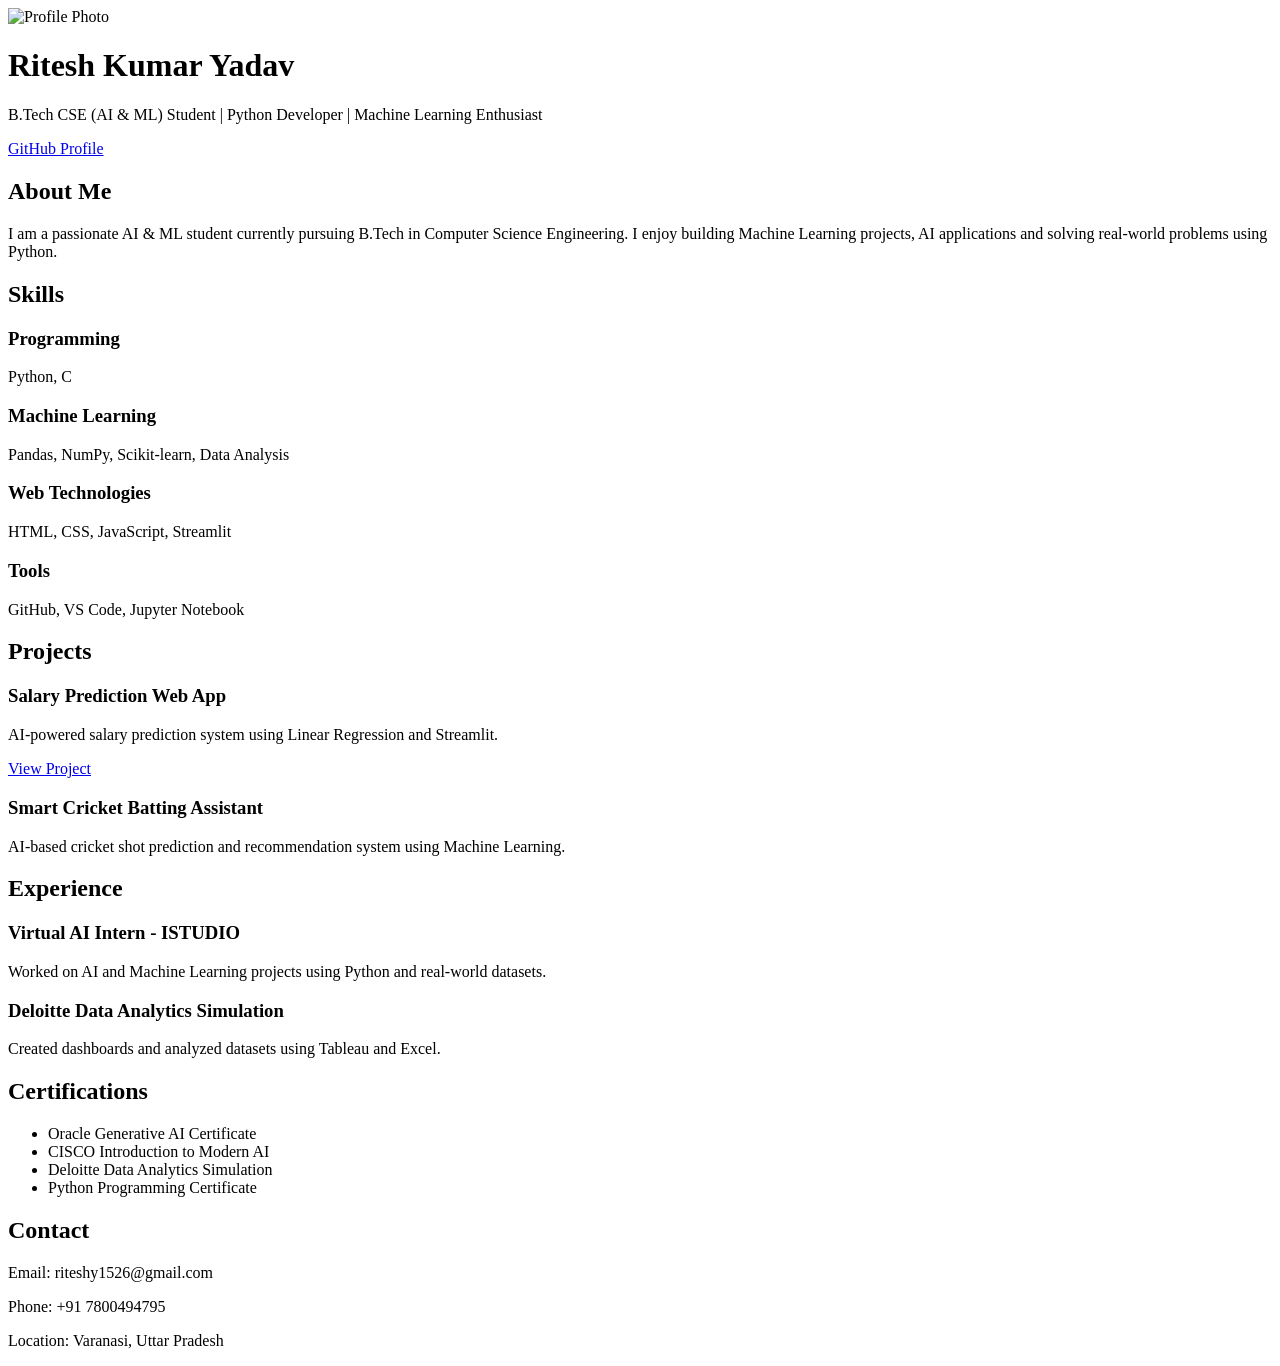
==== index.html @ 1d96e35e "Add files via upload This is a personal portfolio website designed and developed using HTML and CSS " ====
<!DOCTYPE html>
<html lang="en">

<head>
    <meta charset="UTF-8">
    <meta name="viewport" content="width=device-width, initial-scale=1.0">
    <title>Ritesh Kumar Yadav | Portfolio</title>

    <link rel="stylesheet" href="style.css">
</head>

<body>

    <header>
        <img src="profile.jpg" alt="Profile Photo" class="profile">

        <h1>Ritesh Kumar Yadav</h1>

        <p>
            B.Tech CSE (AI & ML) Student |
            Python Developer |
            Machine Learning Enthusiast
        </p>

        <a href="https://github.com/riteshy1526" target="_blank">
            GitHub Profile
        </a>
    </header>

    <section>
        <h2>About Me</h2>

        <p>
            I am a passionate AI & ML student currently pursuing B.Tech in Computer
            Science Engineering. I enjoy building Machine Learning projects,
            AI applications and solving real-world problems using Python.
        </p>
    </section>

    <section>
        <h2>Skills</h2>

        <div class="card">
            <h3>Programming</h3>
            <p>Python, C</p>
        </div>

        <div class="card">
            <h3>Machine Learning</h3>
            <p>Pandas, NumPy, Scikit-learn, Data Analysis</p>
        </div>

        <div class="card">
            <h3>Web Technologies</h3>
            <p>HTML, CSS, JavaScript, Streamlit</p>
        </div>

        <div class="card">
            <h3>Tools</h3>
            <p>GitHub, VS Code, Jupyter Notebook</p>
        </div>
    </section>

    <section>
        <h2>Projects</h2>

        <div class="card">
            <h3>Salary Prediction Web App</h3>

            <p>
                AI-powered salary prediction system using Linear Regression
                and Streamlit.
            </p>

            <a href="https://github.com/riteshy1526/salary-prediction-ml" target="_blank">
                View Project
            </a>
        </div>

        <div class="card">
            <h3>Smart Cricket Batting Assistant</h3>

            <p>
                AI-based cricket shot prediction and recommendation system
                using Machine Learning.
            </p>
        </div>
    </section>

    <section>
        <h2>Experience</h2>

        <div class="card">
            <h3>Virtual AI Intern - ISTUDIO</h3>

            <p>
                Worked on AI and Machine Learning projects using Python and
                real-world datasets.
            </p>
        </div>

        <div class="card">
            <h3>Deloitte Data Analytics Simulation</h3>

            <p>
                Created dashboards and analyzed datasets using Tableau and Excel.
            </p>
        </div>
    </section>

    <section>
        <h2>Certifications</h2>

        <ul>
            <li>Oracle Generative AI Certificate</li>
            <li>CISCO Introduction to Modern AI</li>
            <li>Deloitte Data Analytics Simulation</li>
            <li>Python Programming Certificate</li>
        </ul>
    </section>

    <section>
        <h2>Contact</h2>

        <p>Email: riteshy1526@gmail.com</p>
        <p>Phone: +91 7800494795</p>
        <p>Location: Varanasi, Uttar Pradesh</p>
    </section>

</body>

</html>
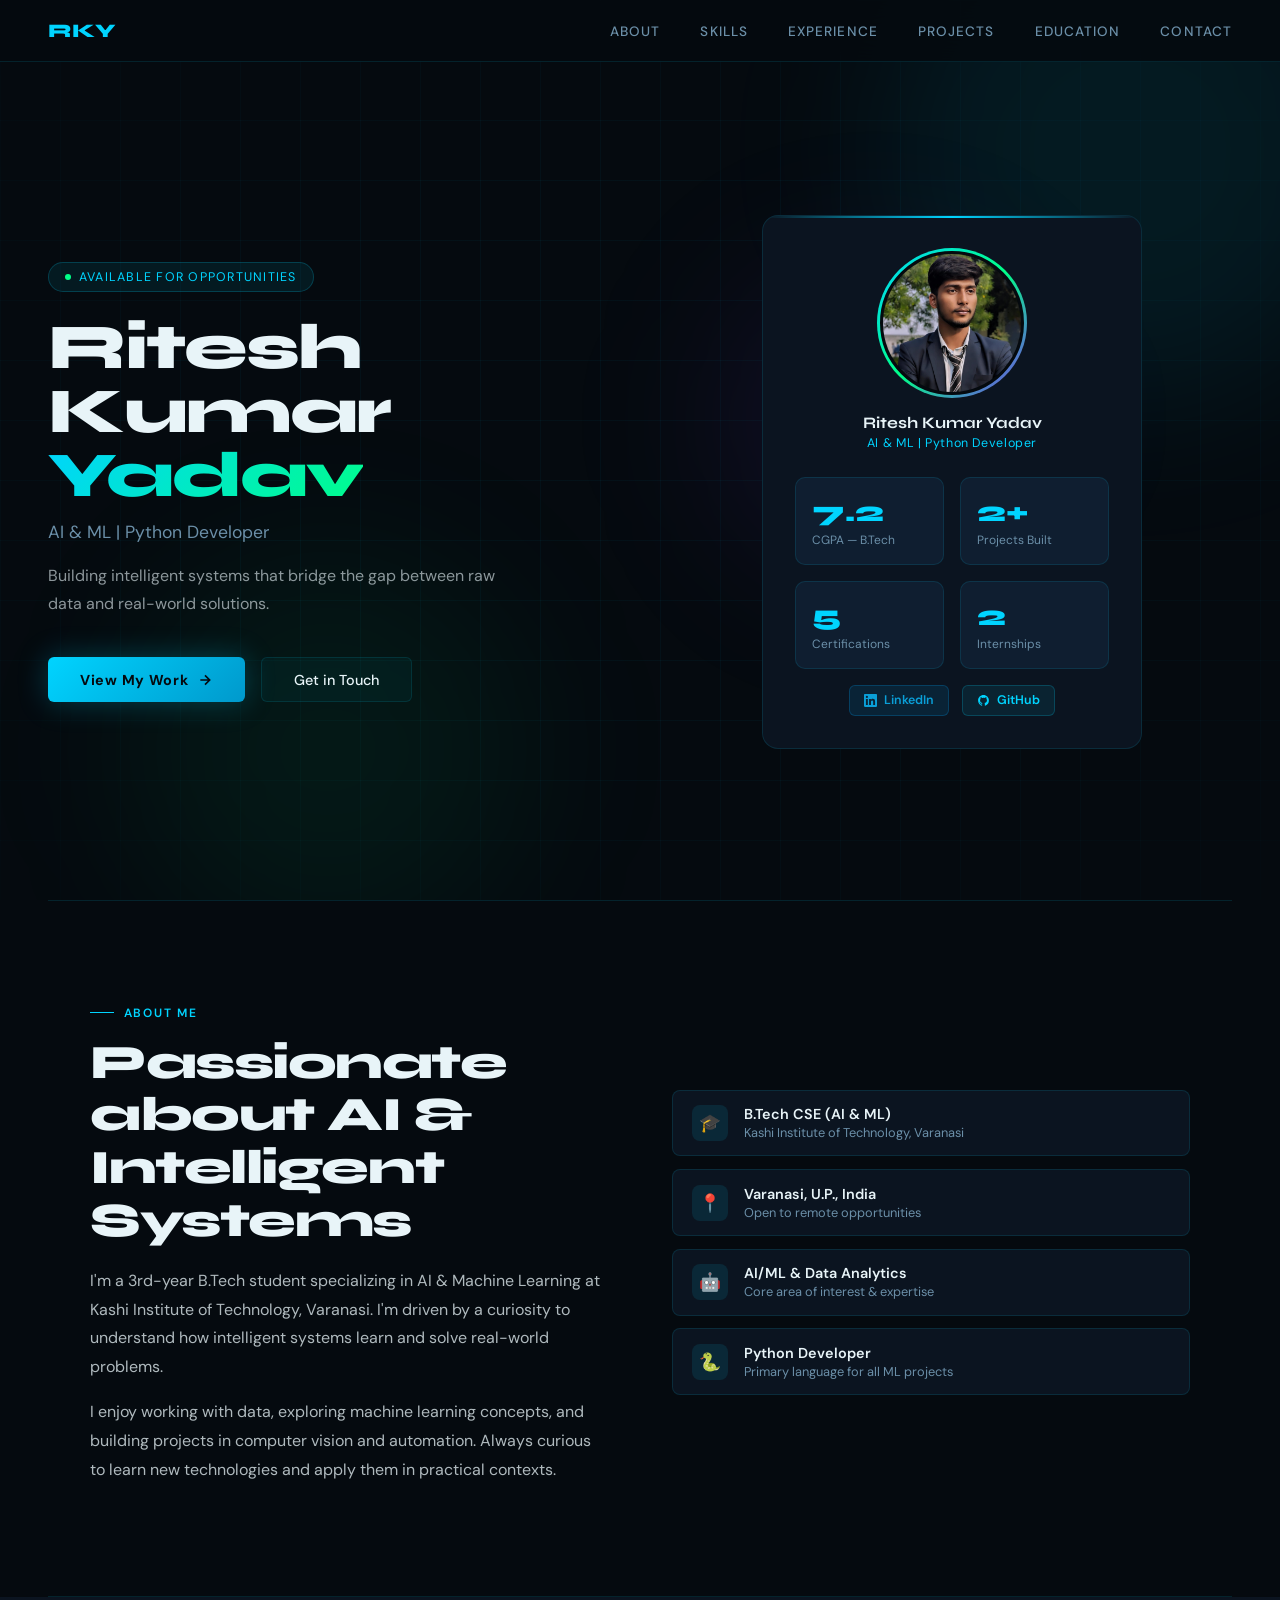
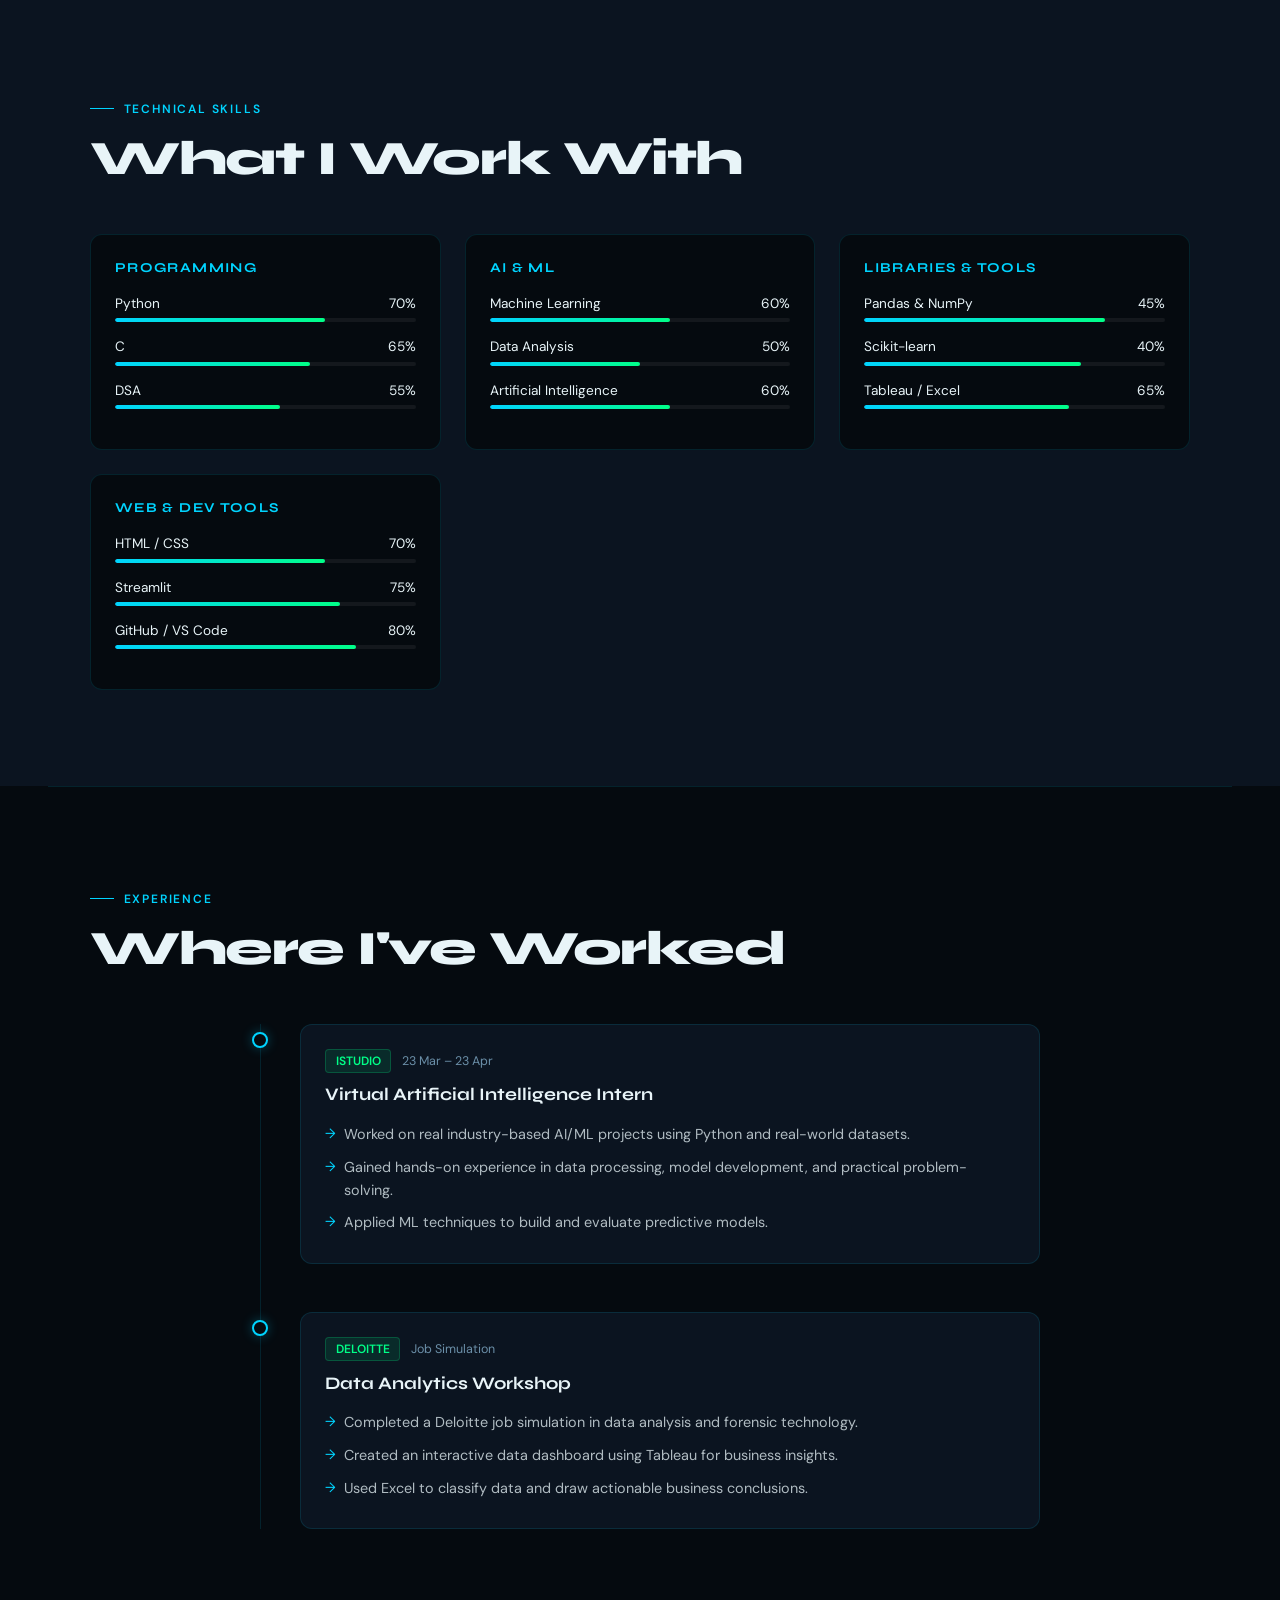
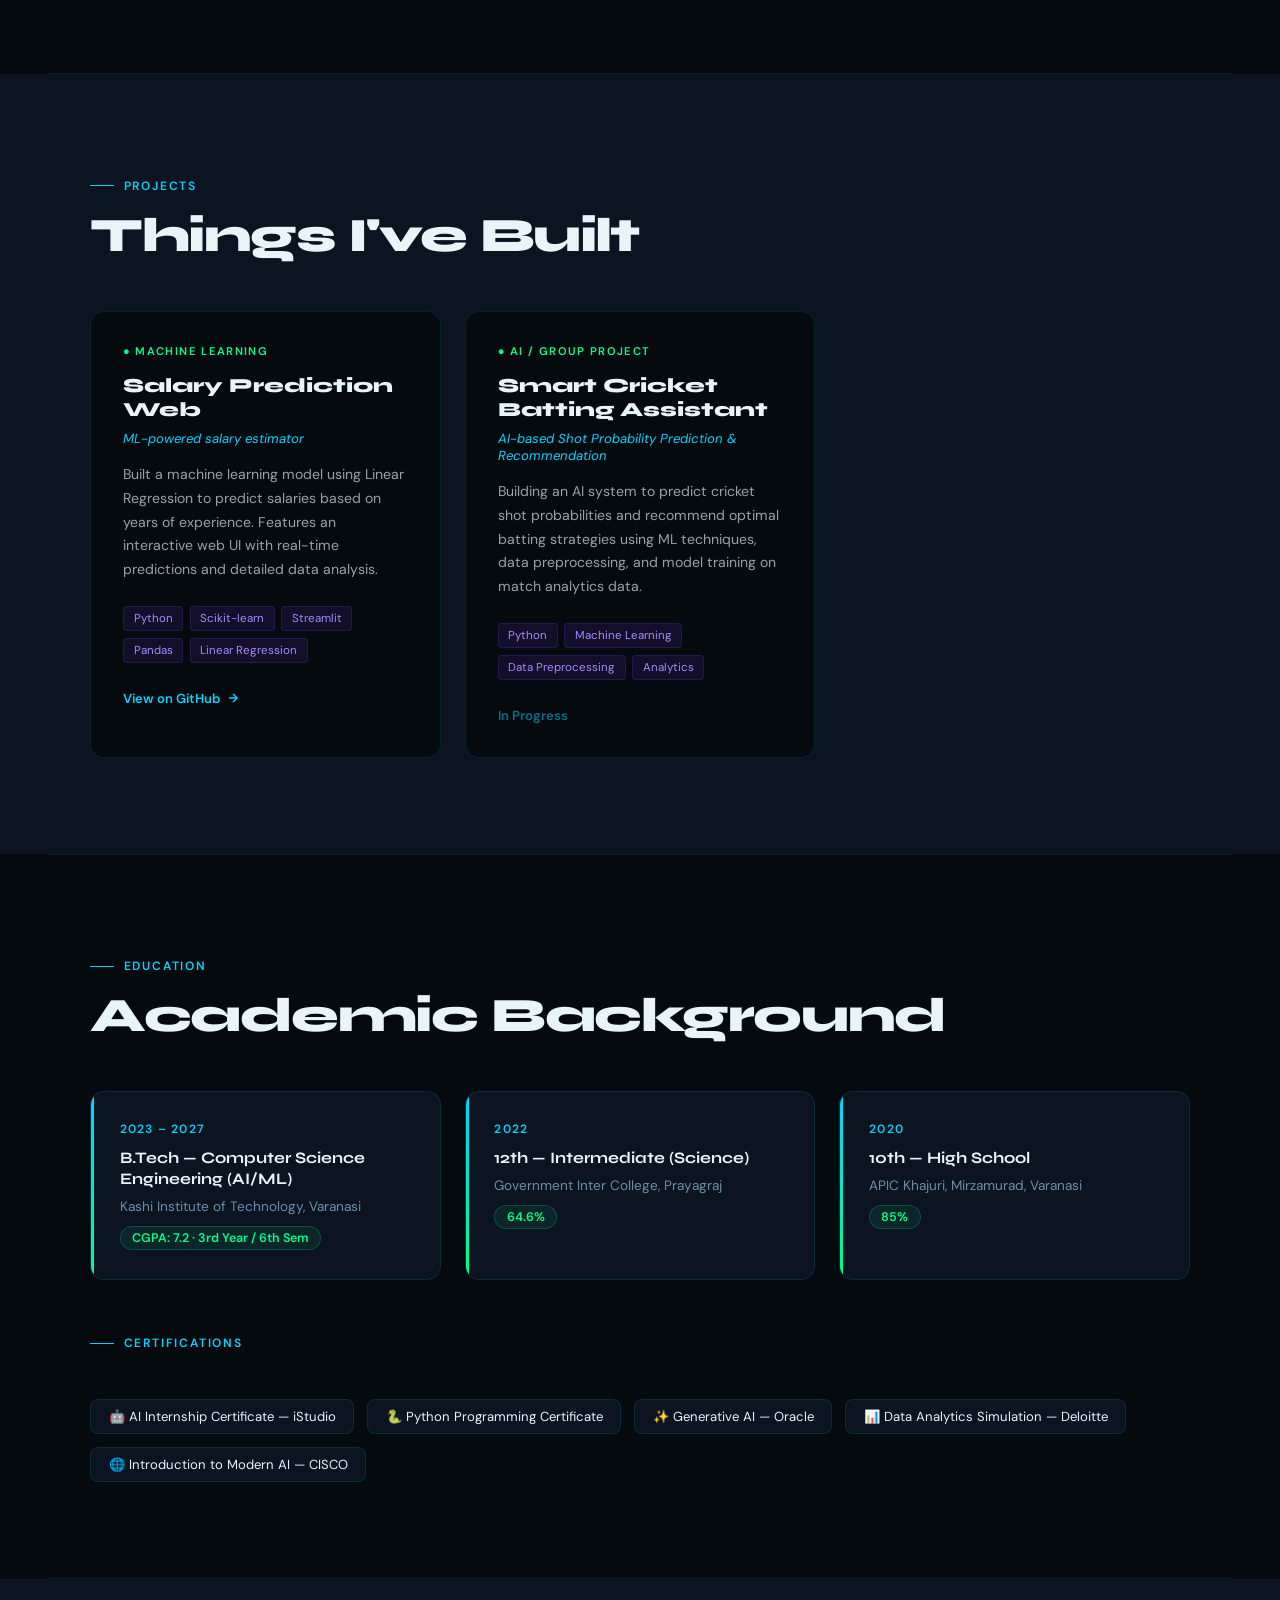
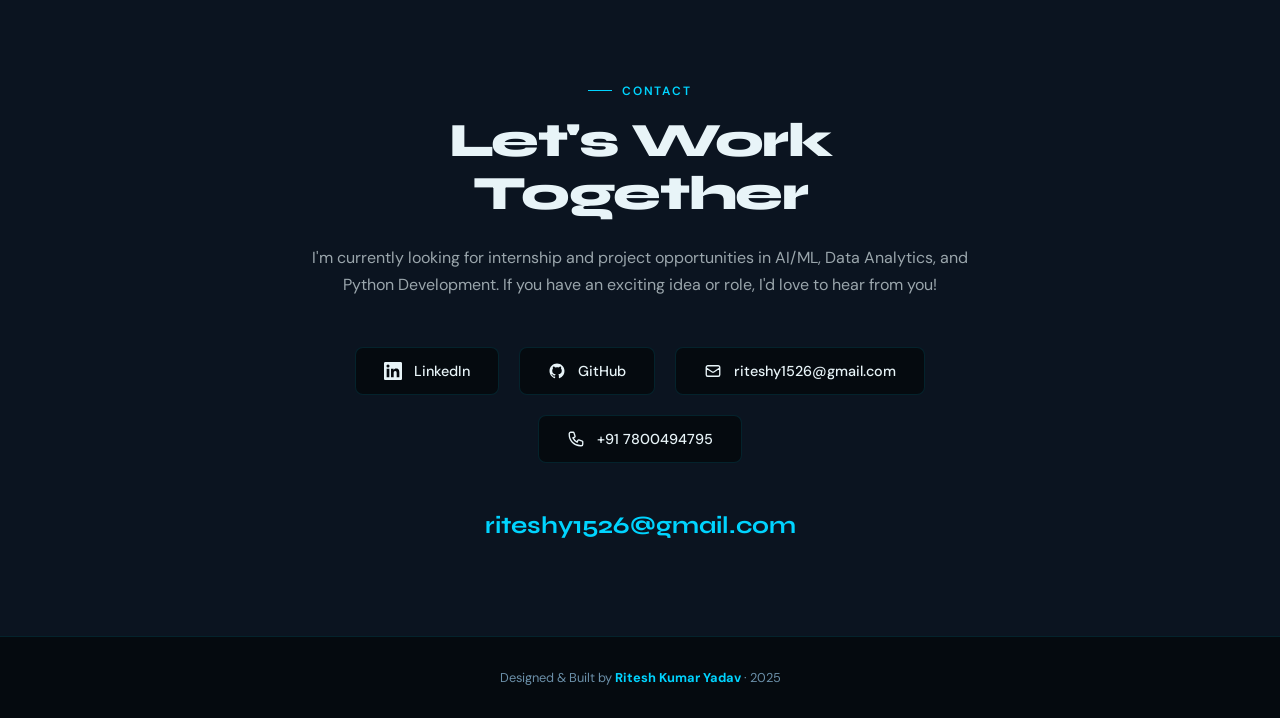
==== commit a565f4dc: "Add files via upload Developed a modern and responsive personal portfolio website to showcase my ski" ====
--- a/index.html
+++ b/index.html
@@ -1,132 +1,282 @@
-<!DOCTYPE html>
-<html lang="en">
-
-<head>
-    <meta charset="UTF-8">
-    <meta name="viewport" content="width=device-width, initial-scale=1.0">
-    <title>Ritesh Kumar Yadav | Portfolio</title>
-
-    <link rel="stylesheet" href="style.css">
-</head>
-
-<body>
-
-    <header>
-        <img src="profile.jpg" alt="Profile Photo" class="profile">
-
-        <h1>Ritesh Kumar Yadav</h1>
-
-        <p>
-            B.Tech CSE (AI & ML) Student |
-            Python Developer |
-            Machine Learning Enthusiast
-        </p>
-
-        <a href="https://github.com/riteshy1526" target="_blank">
-            GitHub Profile
-        </a>
-    </header>
-
-    <section>
-        <h2>About Me</h2>
-
-        <p>
-            I am a passionate AI & ML student currently pursuing B.Tech in Computer
-            Science Engineering. I enjoy building Machine Learning projects,
-            AI applications and solving real-world problems using Python.
-        </p>
-    </section>
-
-    <section>
-        <h2>Skills</h2>
-
-        <div class="card">
-            <h3>Programming</h3>
-            <p>Python, C</p>
-        </div>
-
-        <div class="card">
-            <h3>Machine Learning</h3>
-            <p>Pandas, NumPy, Scikit-learn, Data Analysis</p>
-        </div>
-
-        <div class="card">
-            <h3>Web Technologies</h3>
-            <p>HTML, CSS, JavaScript, Streamlit</p>
-        </div>
-
-        <div class="card">
-            <h3>Tools</h3>
-            <p>GitHub, VS Code, Jupyter Notebook</p>
-        </div>
-    </section>
-
-    <section>
-        <h2>Projects</h2>
-
-        <div class="card">
-            <h3>Salary Prediction Web App</h3>
-
-            <p>
-                AI-powered salary prediction system using Linear Regression
-                and Streamlit.
-            </p>
-
-            <a href="https://github.com/riteshy1526/salary-prediction-ml" target="_blank">
-                View Project
-            </a>
-        </div>
-
-        <div class="card">
-            <h3>Smart Cricket Batting Assistant</h3>
-
-            <p>
-                AI-based cricket shot prediction and recommendation system
-                using Machine Learning.
-            </p>
-        </div>
-    </section>
-
-    <section>
-        <h2>Experience</h2>
-
-        <div class="card">
-            <h3>Virtual AI Intern - ISTUDIO</h3>
-
-            <p>
-                Worked on AI and Machine Learning projects using Python and
-                real-world datasets.
-            </p>
-        </div>
-
-        <div class="card">
-            <h3>Deloitte Data Analytics Simulation</h3>
-
-            <p>
-                Created dashboards and analyzed datasets using Tableau and Excel.
-            </p>
-        </div>
-    </section>
-
-    <section>
-        <h2>Certifications</h2>
-
-        <ul>
-            <li>Oracle Generative AI Certificate</li>
-            <li>CISCO Introduction to Modern AI</li>
-            <li>Deloitte Data Analytics Simulation</li>
-            <li>Python Programming Certificate</li>
-        </ul>
-    </section>
-
-    <section>
-        <h2>Contact</h2>
-
-        <p>Email: riteshy1526@gmail.com</p>
-        <p>Phone: +91 7800494795</p>
-        <p>Location: Varanasi, Uttar Pradesh</p>
-    </section>
-
-</body>
-
+<!DOCTYPE html>
+<html lang="en">
+<head>
+<meta charset="UTF-8"/>
+<meta name="viewport" content="width=device-width, initial-scale=1.0"/>
+<title>Ritesh Kumar Yadav — AI &amp; ML | Python Developer</title>
+<link href="https://fonts.googleapis.com/css2?family=Syne:wght@400;600;700;800&family=DM+Sans:ital,wght@0,300;0,400;0,500;1,300&display=swap" rel="stylesheet"/>
+<link rel="stylesheet" href="style.css"/>
+</head>
+<body>
+
+<nav>
+  <div class="nav-logo">RKY</div>
+  <ul class="nav-links">
+    <li><a href="#about">About</a></li>
+    <li><a href="#skills">Skills</a></li>
+    <li><a href="#experience">Experience</a></li>
+    <li><a href="#projects">Projects</a></li>
+    <li><a href="#education">Education</a></li>
+    <li><a href="#contact">Contact</a></li>
+  </ul>
+</nav>
+
+<section id="hero">
+  <div class="hero-bg-grid"></div>
+  <div class="hero-orb orb1"></div>
+  <div class="hero-orb orb2"></div>
+  <div class="hero-orb orb3"></div>
+
+  <div class="hero-content">
+    <div class="hero-badge"><span class="dot"></span> Available for Opportunities</div>
+    <h1 class="hero-name">Ritesh Kumar<br><span>Yadav</span></h1>
+    <p class="hero-title">AI &amp; ML | Python Developer</p>
+    <p class="hero-tagline">Building intelligent systems that bridge the gap between raw data and real-world solutions.</p>
+    <div class="hero-cta">
+      <a href="https://github.com/riteshy1526" target="_blank" class="btn-primary">
+        View My Work
+        <svg width="16" height="16" fill="none" viewBox="0 0 24 24" stroke="currentColor" stroke-width="2.5"><path d="M5 12h14M12 5l7 7-7 7"/></svg>
+      </a>
+      <a href="https://www.linkedin.com/in/ritesh-kumar-yadav-487352305/" target="_blank" class="btn-secondary">Get in Touch</a>
+    </div>
+  </div>
+
+  <div class="hero-visual">
+    <div class="hero-card">
+      <div class="photo-section">
+        <div class="photo-ring-outer">
+          <div class="photo-ring-inner">
+            <img src="[data-uri]" alt="Ritesh Kumar Yadav" />
+          </div>
+        </div>
+        <div class="photo-name">Ritesh Kumar Yadav</div>
+        <div class="photo-role">AI &amp; ML | Python Developer</div>
+      </div>
+      <div class="stat-grid">
+        <div class="stat-item"><div class="stat-num">7.2</div><div class="stat-label">CGPA — B.Tech</div></div>
+        <div class="stat-item"><div class="stat-num">2+</div><div class="stat-label">Projects Built</div></div>
+        <div class="stat-item"><div class="stat-num">5</div><div class="stat-label">Certifications</div></div>
+        <div class="stat-item"><div class="stat-num">2</div><div class="stat-label">Internships</div></div>
+      </div>
+      <div class="social-btns">
+        <a href="https://www.linkedin.com/in/ritesh-kumar-yadav-487352305/" target="_blank" class="social-btn linkedin">
+          <svg width="13" height="13" fill="currentColor" viewBox="0 0 24 24"><path d="M20.447 20.452h-3.554v-5.569c0-1.328-.027-3.037-1.852-3.037-1.853 0-2.136 1.445-2.136 2.939v5.667H9.351V9h3.414v1.561h.046c.477-.9 1.637-1.85 3.37-1.85 3.601 0 4.267 2.37 4.267 5.455v6.286zM5.337 7.433a2.062 2.062 0 01-2.063-2.065 2.064 2.064 0 112.063 2.065zm1.782 13.019H3.555V9h3.564v11.452zM22.225 0H1.771C.792 0 0 .774 0 1.729v20.542C0 23.227.792 24 1.771 24h20.451C23.2 24 24 23.227 24 22.271V1.729C24 .774 23.2 0 22.222 0h.003z"/></svg>
+          LinkedIn
+        </a>
+        <a href="https://github.com/riteshy1526" target="_blank" class="social-btn github">
+          <svg width="13" height="13" fill="currentColor" viewBox="0 0 24 24"><path d="M12 2C6.477 2 2 6.484 2 12.017c0 4.425 2.865 8.18 6.839 9.504.5.092.682-.217.682-.483 0-.237-.008-.868-.013-1.703-2.782.605-3.369-1.343-3.369-1.343-.454-1.158-1.11-1.466-1.11-1.466-.908-.62.069-.608.069-.608 1.003.07 1.531 1.032 1.531 1.032.892 1.53 2.341 1.088 2.91.832.092-.647.35-1.088.636-1.338-2.22-.253-4.555-1.113-4.555-4.951 0-1.093.39-1.988 1.029-2.688-.103-.253-.446-1.272.098-2.65 0 0 .84-.27 2.75 1.026A9.564 9.564 0 0112 6.844c.85.004 1.705.115 2.504.337 1.909-1.296 2.747-1.027 2.747-1.027.546 1.379.202 2.398.1 2.651.64.7 1.028 1.595 1.028 2.688 0 3.848-2.339 4.695-4.566 4.943.359.309.678.92.678 1.855 0 1.338-.012 2.419-.012 2.747 0 .268.18.58.688.482A10.019 10.019 0 0022 12.017C22 6.484 17.522 2 12 2z"/></svg>
+          GitHub
+        </a>
+      </div>
+    </div>
+  </div>
+</section>
+
+<div class="section-divider"></div>
+
+<section id="about">
+  <div class="about-grid">
+    <div class="about-text">
+      <div class="section-label">About Me</div>
+      <h2 class="section-title">Passionate about AI &amp; Intelligent Systems</h2>
+      <p>I'm a 3rd-year B.Tech student specializing in AI &amp; Machine Learning at Kashi Institute of Technology, Varanasi. I'm driven by a curiosity to understand how intelligent systems learn and solve real-world problems.</p>
+      <p>I enjoy working with data, exploring machine learning concepts, and building projects in computer vision and automation. Always curious to learn new technologies and apply them in practical contexts.</p>
+    </div>
+    <div>
+      <div class="highlight-item"><div class="highlight-icon">🎓</div><div class="highlight-info"><strong>B.Tech CSE (AI &amp; ML)</strong><span>Kashi Institute of Technology, Varanasi</span></div></div>
+      <div class="highlight-item"><div class="highlight-icon">📍</div><div class="highlight-info"><strong>Varanasi, U.P., India</strong><span>Open to remote opportunities</span></div></div>
+      <div class="highlight-item"><div class="highlight-icon">🤖</div><div class="highlight-info"><strong>AI/ML &amp; Data Analytics</strong><span>Core area of interest &amp; expertise</span></div></div>
+      <div class="highlight-item"><div class="highlight-icon">🐍</div><div class="highlight-info"><strong>Python Developer</strong><span>Primary language for all ML projects</span></div></div>
+    </div>
+  </div>
+</section>
+
+<div class="section-divider"></div>
+
+<section id="skills">
+  <div style="max-width:1100px;margin:0 auto;">
+    <div class="section-label">Technical Skills</div>
+    <h2 class="section-title">What I Work With</h2>
+    <div class="skills-grid">
+      <div class="skill-category">
+        <div class="skill-category-title">Programming</div>
+        <div class="skill-bar-item"><div class="skill-bar-header"><span>Python</span><span>70%</span></div><div class="skill-bar-track"><div class="skill-bar-fill" data-w="70"></div></div></div>
+        <div class="skill-bar-item"><div class="skill-bar-header"><span>C</span><span>65%</span></div><div class="skill-bar-track"><div class="skill-bar-fill" data-w="65"></div></div></div>
+        <div class="skill-bar-item"><div class="skill-bar-header"><span>DSA</span><span>55%</span></div><div class="skill-bar-track"><div class="skill-bar-fill" data-w="55"></div></div></div>
+      </div>
+      <div class="skill-category">
+        <div class="skill-category-title">AI &amp; ML</div>
+        <div class="skill-bar-item"><div class="skill-bar-header"><span>Machine Learning</span><span>60%</span></div><div class="skill-bar-track"><div class="skill-bar-fill" data-w="60"></div></div></div>
+        <div class="skill-bar-item"><div class="skill-bar-header"><span>Data Analysis</span><span>50%</span></div><div class="skill-bar-track"><div class="skill-bar-fill" data-w="50"></div></div></div>
+        <div class="skill-bar-item"><div class="skill-bar-header"><span>Artificial Intelligence</span><span>60%</span></div><div class="skill-bar-track"><div class="skill-bar-fill" data-w="60"></div></div></div>
+      </div>
+      <div class="skill-category">
+        <div class="skill-category-title">Libraries &amp; Tools</div>
+        <div class="skill-bar-item"><div class="skill-bar-header"><span>Pandas &amp; NumPy</span><span>45%</span></div><div class="skill-bar-track"><div class="skill-bar-fill" data-w="80"></div></div></div>
+        <div class="skill-bar-item"><div class="skill-bar-header"><span>Scikit-learn</span><span>40%</span></div><div class="skill-bar-track"><div class="skill-bar-fill" data-w="72"></div></div></div>
+        <div class="skill-bar-item"><div class="skill-bar-header"><span>Tableau / Excel</span><span>65%</span></div><div class="skill-bar-track"><div class="skill-bar-fill" data-w="68"></div></div></div>
+      </div>
+      <div class="skill-category">
+        <div class="skill-category-title">Web &amp; Dev Tools</div>
+        <div class="skill-bar-item"><div class="skill-bar-header"><span>HTML / CSS</span><span>70%</span></div><div class="skill-bar-track"><div class="skill-bar-fill" data-w="70"></div></div></div>
+        <div class="skill-bar-item"><div class="skill-bar-header"><span>Streamlit</span><span>75%</span></div><div class="skill-bar-track"><div class="skill-bar-fill" data-w="75"></div></div></div>
+        <div class="skill-bar-item"><div class="skill-bar-header"><span>GitHub / VS Code</span><span>80%</span></div><div class="skill-bar-track"><div class="skill-bar-fill" data-w="80"></div></div></div>
+      </div>
+    </div>
+  </div>
+</section>
+
+<div class="section-divider"></div>
+
+<section id="experience">
+  <div style="max-width:1100px;margin:0 auto;">
+    <div class="section-label">Experience</div>
+    <h2 class="section-title">Where I've Worked</h2>
+    <div class="timeline">
+      <div class="timeline-item">
+        <div class="timeline-dot"></div>
+        <div class="timeline-card">
+          <div class="timeline-meta"><span class="timeline-company">ISTUDIO</span><span class="timeline-date">23 Mar – 23 Apr</span></div>
+          <div class="timeline-title">Virtual Artificial Intelligence Intern</div>
+          <ul class="timeline-points">
+            <li>Worked on real industry-based AI/ML projects using Python and real-world datasets.</li>
+            <li>Gained hands-on experience in data processing, model development, and practical problem-solving.</li>
+            <li>Applied ML techniques to build and evaluate predictive models.</li>
+          </ul>
+        </div>
+      </div>
+      <div class="timeline-item">
+        <div class="timeline-dot"></div>
+        <div class="timeline-card">
+          <div class="timeline-meta"><span class="timeline-company">DELOITTE</span><span class="timeline-date">Job Simulation</span></div>
+          <div class="timeline-title">Data Analytics Workshop</div>
+          <ul class="timeline-points">
+            <li>Completed a Deloitte job simulation in data analysis and forensic technology.</li>
+            <li>Created an interactive data dashboard using Tableau for business insights.</li>
+            <li>Used Excel to classify data and draw actionable business conclusions.</li>
+          </ul>
+        </div>
+      </div>
+    </div>
+  </div>
+</section>
+
+<div class="section-divider"></div>
+
+<section id="projects">
+  <div style="max-width:1100px;margin:0 auto;">
+    <div class="section-label">Projects</div>
+    <h2 class="section-title">Things I've Built</h2>
+    <div class="projects-grid">
+      <div class="project-card">
+        <div class="project-type">● Machine Learning</div>
+        <div class="project-title">Salary Prediction Web</div>
+        <div class="project-subtitle">ML-powered salary estimator</div>
+        <p class="project-desc">Built a machine learning model using Linear Regression to predict salaries based on years of experience. Features an interactive web UI with real-time predictions and detailed data analysis.</p>
+        <div class="project-stack">
+          <span class="stack-tag">Python</span><span class="stack-tag">Scikit-learn</span><span class="stack-tag">Streamlit</span><span class="stack-tag">Pandas</span><span class="stack-tag">Linear Regression</span>
+        </div>
+        <a href="https://github.com/riteshy1526/salary-prediction-ml" target="_blank" class="project-link">View on GitHub <svg width="14" height="14" fill="none" viewBox="0 0 24 24" stroke="currentColor" stroke-width="2.5"><path d="M5 12h14M12 5l7 7-7 7"/></svg></a>
+      </div>
+      <div class="project-card">
+        <div class="project-type">● AI / Group Project</div>
+        <div class="project-title">Smart Cricket Batting Assistant</div>
+        <div class="project-subtitle">AI-based Shot Probability Prediction &amp; Recommendation</div>
+        <p class="project-desc">Building an AI system to predict cricket shot probabilities and recommend optimal batting strategies using ML techniques, data preprocessing, and model training on match analytics data.</p>
+        <div class="project-stack">
+          <span class="stack-tag">Python</span><span class="stack-tag">Machine Learning</span><span class="stack-tag">Data Preprocessing</span><span class="stack-tag">Analytics</span>
+        </div>
+        <span class="project-link" style="opacity:0.5;cursor:default">In Progress</span>
+      </div>
+    </div>
+  </div>
+</section>
+
+<div class="section-divider"></div>
+
+<section id="education">
+  <div style="max-width:1100px;margin:0 auto;">
+    <div class="section-label">Education</div>
+    <h2 class="section-title">Academic Background</h2>
+    <div class="edu-grid">
+      <div class="edu-card">
+        <div class="edu-year">2023 – 2027</div>
+        <div class="edu-degree">B.Tech — Computer Science Engineering (AI/ML)</div>
+        <div class="edu-school">Kashi Institute of Technology, Varanasi</div>
+        <span class="edu-score">CGPA: 7.2 · 3rd Year / 6th Sem</span>
+      </div>
+      <div class="edu-card">
+        <div class="edu-year">2022</div>
+        <div class="edu-degree">12th — Intermediate (Science)</div>
+        <div class="edu-school">Government Inter College, Prayagraj</div>
+        <span class="edu-score">64.6%</span>
+      </div>
+      <div class="edu-card">
+        <div class="edu-year">2020</div>
+        <div class="edu-degree">10th — High School</div>
+        <div class="edu-school">APIC Khajuri, Mirzamurad, Varanasi</div>
+        <span class="edu-score">85%</span>
+      </div>
+    </div>
+    <div style="margin-top:3rem;">
+      <div class="section-label">Certifications</div>
+      <div class="cert-list">
+        <div class="cert-badge">🤖 AI Internship Certificate — iStudio</div>
+        <div class="cert-badge">🐍 Python Programming Certificate</div>
+        <div class="cert-badge">✨ Generative AI — Oracle</div>
+        <div class="cert-badge">📊 Data Analytics Simulation — Deloitte</div>
+        <div class="cert-badge">🌐 Introduction to Modern AI — CISCO</div>
+      </div>
+    </div>
+  </div>
+</section>
+
+<div class="section-divider"></div>
+
+<section id="contact">
+  <div class="contact-inner">
+    <div class="section-label" style="justify-content:center;">Contact</div>
+    <h2 class="section-title">Let's Work Together</h2>
+    <p class="contact-desc">I'm currently looking for internship and project opportunities in AI/ML, Data Analytics, and Python Development. If you have an exciting idea or role, I'd love to hear from you!</p>
+    <div class="contact-links">
+      <a href="https://www.linkedin.com/in/ritesh-kumar-yadav-487352305/" target="_blank" class="contact-link">
+        <svg width="18" height="18" fill="currentColor" viewBox="0 0 24 24"><path d="M20.447 20.452h-3.554v-5.569c0-1.328-.027-3.037-1.852-3.037-1.853 0-2.136 1.445-2.136 2.939v5.667H9.351V9h3.414v1.561h.046c.477-.9 1.637-1.85 3.37-1.85 3.601 0 4.267 2.37 4.267 5.455v6.286zM5.337 7.433a2.062 2.062 0 01-2.063-2.065 2.064 2.064 0 112.063 2.065zm1.782 13.019H3.555V9h3.564v11.452zM22.225 0H1.771C.792 0 0 .774 0 1.729v20.542C0 23.227.792 24 1.771 24h20.451C23.2 24 24 23.227 24 22.271V1.729C24 .774 23.2 0 22.222 0h.003z"/></svg>
+        LinkedIn
+      </a>
+      <a href="https://github.com/riteshy1526" target="_blank" class="contact-link">
+        <svg width="18" height="18" fill="currentColor" viewBox="0 0 24 24"><path d="M12 2C6.477 2 2 6.484 2 12.017c0 4.425 2.865 8.18 6.839 9.504.5.092.682-.217.682-.483 0-.237-.008-.868-.013-1.703-2.782.605-3.369-1.343-3.369-1.343-.454-1.158-1.11-1.466-1.11-1.466-.908-.62.069-.608.069-.608 1.003.07 1.531 1.032 1.531 1.032.892 1.53 2.341 1.088 2.91.832.092-.647.35-1.088.636-1.338-2.22-.253-4.555-1.113-4.555-4.951 0-1.093.39-1.988 1.029-2.688-.103-.253-.446-1.272.098-2.65 0 0 .84-.27 2.75 1.026A9.564 9.564 0 0112 6.844c.85.004 1.705.115 2.504.337 1.909-1.296 2.747-1.027 2.747-1.027.546 1.379.202 2.398.1 2.651.64.7 1.028 1.595 1.028 2.688 0 3.848-2.339 4.695-4.566 4.943.359.309.678.92.678 1.855 0 1.338-.012 2.419-.012 2.747 0 .268.18.58.688.482A10.019 10.019 0 0022 12.017C22 6.484 17.522 2 12 2z"/></svg>
+        GitHub
+      </a>
+      <a href="mailto:riteshy1526@gmail.com" class="contact-link">
+        <svg width="18" height="18" fill="none" viewBox="0 0 24 24" stroke="currentColor" stroke-width="1.8"><path d="M3 8l7.89 5.26a2 2 0 002.22 0L21 8M5 19h14a2 2 0 002-2V7a2 2 0 00-2-2H5a2 2 0 00-2 2v10a2 2 0 002 2z"/></svg>
+        riteshy1526@gmail.com
+      </a>
+      <a href="tel:+917800494795" class="contact-link">
+        <svg width="18" height="18" fill="none" viewBox="0 0 24 24" stroke="currentColor" stroke-width="1.8"><path d="M3 5a2 2 0 012-2h3.28a1 1 0 01.948.684l1.498 4.493a1 1 0 01-.502 1.21l-2.257 1.13a11.042 11.042 0 005.516 5.516l1.13-2.257a1 1 0 011.21-.502l4.493 1.498a1 1 0 01.684.949V19a2 2 0 01-2 2h-1C9.716 21 3 14.284 3 6V5z"/></svg>
+        +91 7800494795
+      </a>
+    </div>
+    <a href="mailto:riteshy1526@gmail.com" class="contact-email">riteshy1526@gmail.com</a>
+  </div>
+</section>
+
+<footer>
+  <p>Designed &amp; Built by <strong style="color:var(--accent)">Ritesh Kumar Yadav</strong> · 2025</p>
+</footer>
+
+<script>
+  // Skill bars animate on load
+  window.addEventListener('load', () => {
+    document.querySelectorAll('.skill-bar-fill').forEach((bar, i) => {
+      const w = bar.getAttribute('data-w');
+      setTimeout(() => { bar.style.width = w + '%'; }, i * 100 + 400);
+    });
+  });
+
+  // Hover effects on cards
+  document.querySelectorAll('.project-card, .edu-card, .skill-category, .timeline-card').forEach(el => {
+    el.addEventListener('mouseenter', () => el.style.transition = 'all 0.3s ease');
+  });
+</script>
+</body>
 </html>
--- a/style.css
+++ b/style.css
@@ -0,0 +1,245 @@
+:root {
+    --bg: #050a0f;
+    --surface: #0b1420;
+    --surface2: #0f1e30;
+    --accent: #00d4ff;
+    --accent2: #00ff88;
+    --accent3: #7c3aed;
+    --text: #e8f4f8;
+    --muted: #6b8fa8;
+    --border: rgba(0,212,255,0.12);
+  }
+  *, *::before, *::after { box-sizing: border-box; margin: 0; padding: 0; }
+  html { scroll-behavior: smooth; }
+  body { font-family: 'DM Sans', sans-serif; background: var(--bg); color: var(--text); overflow-x: hidden; }
+
+  /* NAV */
+  nav {
+    position: fixed; top: 0; left: 0; right: 0; z-index: 100;
+    display: flex; align-items: center; justify-content: space-between;
+    padding: 1.2rem 3rem;
+    background: rgba(5,10,15,0.85);
+    backdrop-filter: blur(20px);
+    border-bottom: 1px solid var(--border);
+  }
+  .nav-logo { font-family: 'Syne', sans-serif; font-weight: 800; font-size: 1.2rem; color: var(--accent); }
+  .nav-links { display: flex; gap: 2.5rem; list-style: none; }
+  .nav-links a { font-size: 0.85rem; font-weight: 500; color: var(--muted); text-decoration: none; letter-spacing: 0.08em; text-transform: uppercase; transition: color 0.2s; }
+  .nav-links a:hover { color: var(--accent); }
+  @media(max-width:768px){ .nav-links{display:none;} nav{padding:1rem 1.5rem;} }
+
+  /* HERO */
+  #hero {
+    min-height: 100vh;
+    display: grid; grid-template-columns: 1fr 1fr;
+    align-items: center; gap: 4rem;
+    padding: 8rem 3rem 4rem;
+    position: relative; overflow: hidden;
+  }
+  @media(max-width:768px){ #hero{grid-template-columns:1fr; padding:7rem 1.5rem 3rem; gap:2rem;} }
+
+  .hero-bg-grid {
+    position: absolute; inset: 0; z-index: 0;
+    background-image: linear-gradient(rgba(0,212,255,0.04) 1px, transparent 1px), linear-gradient(90deg, rgba(0,212,255,0.04) 1px, transparent 1px);
+    background-size: 60px 60px;
+    mask-image: radial-gradient(ellipse 80% 80% at 50% 50%, black 40%, transparent 100%);
+  }
+  .hero-orb { position: absolute; border-radius: 50%; filter: blur(80px); pointer-events: none; }
+  .orb1 { width:500px;height:500px;background:rgba(0,212,255,0.08);top:-100px;right:-100px; }
+  .orb2 { width:400px;height:400px;background:rgba(0,255,136,0.06);bottom:-50px;left:10%; }
+  .orb3 { width:300px;height:300px;background:rgba(124,58,237,0.1);top:30%;right:20%; }
+
+  .hero-content { position: relative; z-index: 1; }
+
+  .hero-badge {
+    display: inline-flex; align-items: center; gap: 0.5rem;
+    padding: 0.4rem 1rem;
+    background: rgba(0,212,255,0.08); border: 1px solid rgba(0,212,255,0.2);
+    border-radius: 100px; font-size: 0.78rem; color: var(--accent);
+    letter-spacing: 0.1em; text-transform: uppercase; margin-bottom: 1.5rem;
+  }
+  .hero-badge .dot { width:6px;height:6px;border-radius:50%;background:var(--accent2);animation:pulse 2s infinite; }
+  @keyframes pulse { 0%,100%{opacity:1;transform:scale(1);} 50%{opacity:0.4;transform:scale(0.7);} }
+
+  .hero-name {
+    font-family: 'Syne', sans-serif; font-weight: 800;
+    font-size: clamp(2.8rem, 5vw, 4.5rem); line-height: 1.0; letter-spacing: -0.03em;
+  }
+  .hero-name span { background: linear-gradient(135deg, var(--accent), var(--accent2)); -webkit-background-clip: text; -webkit-text-fill-color: transparent; }
+  .hero-title { font-size: 1.1rem; color: var(--muted); margin-top: 0.8rem; font-weight: 400; }
+  .hero-tagline { font-size: 1rem; color: rgba(232,244,248,0.6); margin-top: 1.2rem; max-width: 480px; line-height: 1.7; }
+
+  .hero-cta { display: flex; gap: 1rem; margin-top: 2.5rem; flex-wrap: wrap; }
+  .btn-primary {
+    display: inline-flex; align-items: center; gap: 0.5rem;
+    padding: 0.8rem 2rem; border-radius: 6px;
+    background: linear-gradient(135deg, var(--accent), #0099cc);
+    color: #050a0f; font-weight: 700; font-size: 0.9rem;
+    text-decoration: none; letter-spacing: 0.05em;
+    transition: transform 0.2s, box-shadow 0.2s;
+    box-shadow: 0 0 30px rgba(0,212,255,0.25);
+  }
+  .btn-primary:hover { transform: translateY(-2px); box-shadow: 0 0 50px rgba(0,212,255,0.4); }
+  .btn-secondary {
+    display: inline-flex; align-items: center; gap: 0.5rem;
+    padding: 0.8rem 2rem; border-radius: 6px;
+    border: 1px solid var(--border); color: var(--text);
+    font-weight: 500; font-size: 0.9rem; text-decoration: none;
+    background: rgba(0,212,255,0.04); transition: border-color 0.2s, background 0.2s;
+  }
+  .btn-secondary:hover { border-color: var(--accent); background: rgba(0,212,255,0.08); }
+
+  /* HERO CARD */
+  .hero-visual { position: relative; z-index: 1; display: flex; align-items: center; justify-content: center; }
+  @media(max-width:768px){ .hero-visual{display:none;} }
+
+  .hero-card {
+    background: var(--surface); border: 1px solid var(--border);
+    border-radius: 16px; padding: 2rem; width: 100%; max-width: 380px;
+    position: relative; overflow: hidden;
+  }
+  .hero-card::before {
+    content: ''; position: absolute; top: 0; left: 0; right: 0; height: 2px;
+    background: linear-gradient(90deg, transparent, var(--accent), transparent);
+  }
+
+  /* PHOTO */
+  .photo-section { display: flex; flex-direction: column; align-items: center; margin-bottom: 1.6rem; }
+  .photo-ring-outer {
+    width: 150px; height: 150px; border-radius: 50%; padding: 3px;
+    background: linear-gradient(135deg, #00d4ff, #00ff88, #7c3aed);
+    margin-bottom: 0.9rem; animation: none;
+  }
+  @keyframes rotatering { from{filter:hue-rotate(0deg);} to{filter:hue-rotate(360deg);} }
+  .photo-ring-inner {
+    width: 100%; height: 100%; border-radius: 50%;
+    overflow: hidden; border: 3px solid #050a0f; background: #050a0f;
+  }
+  .photo-ring-inner img {
+    width: 100%; height: 100%;
+    object-fit: cover; object-position: center top;
+    display: block;
+  }
+  .photo-name { font-family: 'Syne', sans-serif; font-weight: 700; font-size: 1rem; text-align: center; }
+  .photo-role { font-size: 0.78rem; color: var(--accent); margin-top: 0.2rem; text-align: center; letter-spacing: 0.05em; }
+
+  .stat-grid { display: grid; grid-template-columns: 1fr 1fr; gap: 1rem; }
+  .stat-item { background: var(--surface2); border-radius: 10px; padding: 1rem; border: 1px solid var(--border); }
+  .stat-num { font-family: 'Syne', sans-serif; font-weight: 800; font-size: 1.8rem; color: var(--accent); }
+  .stat-label { font-size: 0.75rem; color: var(--muted); margin-top: 0.2rem; }
+
+  .social-btns { display: flex; gap: 0.8rem; margin-top: 1rem; justify-content: center; }
+  .social-btn {
+    display: inline-flex; align-items: center; gap: 0.4rem;
+    padding: 0.4rem 0.9rem; border-radius: 6px; font-size: 0.78rem;
+    font-weight: 600; text-decoration: none; transition: opacity 0.2s;
+  }
+  .social-btn:hover { opacity: 0.8; }
+  .social-btn.linkedin { background: rgba(0,119,181,0.15); border: 1px solid rgba(0,119,181,0.35); color: #0a9fd8; }
+  .social-btn.github { background: rgba(0,212,255,0.08); border: 1px solid rgba(0,212,255,0.2); color: var(--accent); }
+
+  /* SECTIONS */
+  section { padding: 6rem 3rem; position: relative; }
+  @media(max-width:768px){ section{padding:4rem 1.5rem;} }
+  .section-divider { height: 1px; background: var(--border); margin: 0 3rem; }
+  .section-label {
+    display: inline-flex; align-items: center; gap: 0.6rem;
+    font-size: 0.75rem; letter-spacing: 0.15em; text-transform: uppercase;
+    color: var(--accent); font-weight: 600; margin-bottom: 1rem;
+  }
+  .section-label::before { content: ''; width: 24px; height: 1px; background: var(--accent); }
+  .section-title {
+    font-family: 'Syne', sans-serif; font-weight: 800;
+    font-size: clamp(2rem, 4vw, 3rem); letter-spacing: -0.03em; line-height: 1.1; margin-bottom: 1.2rem;
+  }
+
+  /* ABOUT */
+  .about-grid { display: grid; grid-template-columns: 1fr 1fr; gap: 4rem; align-items: center; max-width: 1100px; margin: 0 auto; }
+  @media(max-width:768px){ .about-grid{grid-template-columns:1fr;gap:2rem;} }
+  .about-text p { color: rgba(232,244,248,0.75); line-height: 1.8; font-size: 1rem; margin-bottom: 1rem; }
+  .highlight-item {
+    display: flex; align-items: center; gap: 1rem; padding: 0.9rem 1.2rem;
+    background: var(--surface); border: 1px solid var(--border); border-radius: 8px;
+    font-size: 0.9rem; margin-bottom: 0.8rem; transition: border-color 0.2s;
+  }
+  .highlight-item:hover { border-color: rgba(0,212,255,0.3); }
+  .highlight-icon { width: 36px; height: 36px; border-radius: 8px; background: rgba(0,212,255,0.1); display: flex; align-items: center; justify-content: center; font-size: 1.1rem; flex-shrink: 0; }
+  .highlight-info strong { display: block; font-size: 0.9rem; font-weight: 600; }
+  .highlight-info span { font-size: 0.8rem; color: var(--muted); }
+
+  /* SKILLS */
+  #skills { background: var(--surface); }
+  .skills-grid { display: grid; grid-template-columns: repeat(auto-fill, minmax(280px, 1fr)); gap: 1.5rem; margin-top: 3rem; max-width: 1100px; margin-left: auto; margin-right: auto; }
+  .skill-category { background: var(--bg); border: 1px solid var(--border); border-radius: 12px; padding: 1.5rem; transition: border-color 0.3s, transform 0.3s; }
+  .skill-category:hover { border-color: rgba(0,212,255,0.3); transform: translateY(-4px); }
+  .skill-category-title { font-family: 'Syne', sans-serif; font-weight: 700; font-size: 0.85rem; letter-spacing: 0.1em; text-transform: uppercase; color: var(--accent); margin-bottom: 1.2rem; }
+  .skill-bar-item { margin-bottom: 1rem; }
+  .skill-bar-header { display: flex; justify-content: space-between; font-size: 0.85rem; margin-bottom: 0.4rem; }
+  .skill-bar-track { height: 4px; background: rgba(255,255,255,0.06); border-radius: 2px; overflow: hidden; }
+  .skill-bar-fill { height: 100%; border-radius: 2px; background: linear-gradient(90deg, var(--accent), var(--accent2)); width: 0%; transition: width 1.2s cubic-bezier(.23,1,.32,1); }
+
+  /* EXPERIENCE */
+  .timeline { max-width: 800px; margin: 3rem auto 0; position: relative; }
+  .timeline::before { content: ''; position: absolute; left: 20px; top: 0; bottom: 0; width: 1px; background: var(--border); }
+  .timeline-item { padding-left: 60px; margin-bottom: 3rem; position: relative; }
+  .timeline-dot { position: absolute; left: 12px; top: 8px; width: 16px; height: 16px; border-radius: 50%; background: var(--bg); border: 2px solid var(--accent); box-shadow: 0 0 12px rgba(0,212,255,0.3); }
+  .timeline-card { background: var(--surface); border: 1px solid var(--border); border-radius: 12px; padding: 1.5rem; transition: border-color 0.3s; }
+  .timeline-item:hover .timeline-card { border-color: rgba(0,212,255,0.25); }
+  .timeline-meta { display: flex; align-items: center; gap: 0.7rem; margin-bottom: 0.7rem; flex-wrap: wrap; }
+  .timeline-company { font-size: 0.75rem; padding: 0.2rem 0.6rem; background: rgba(0,255,136,0.1); border: 1px solid rgba(0,255,136,0.2); border-radius: 4px; color: var(--accent2); font-weight: 600; }
+  .timeline-date { font-size: 0.78rem; color: var(--muted); }
+  .timeline-title { font-family: 'Syne', sans-serif; font-weight: 700; font-size: 1.1rem; margin-bottom: 0.8rem; }
+  .timeline-points { list-style: none; }
+  .timeline-points li { font-size: 0.9rem; color: rgba(232,244,248,0.75); padding: 0.3rem 0 0.3rem 1.2rem; position: relative; line-height: 1.6; }
+  .timeline-points li::before { content: '→'; position: absolute; left: 0; color: var(--accent); font-size: 0.85rem; }
+
+  /* PROJECTS */
+  #projects { background: var(--surface); }
+  .projects-grid { display: grid; grid-template-columns: repeat(auto-fill, minmax(340px, 1fr)); gap: 1.5rem; margin-top: 3rem; max-width: 1100px; margin-left: auto; margin-right: auto; }
+  @media(max-width:768px){ .projects-grid{grid-template-columns:1fr;} }
+  .project-card { background: var(--bg); border: 1px solid var(--border); border-radius: 14px; padding: 2rem; transition: transform 0.3s, border-color 0.3s; }
+  .project-card:hover { transform: translateY(-6px); border-color: rgba(0,212,255,0.3); }
+  .project-type { font-size: 0.7rem; letter-spacing: 0.12em; text-transform: uppercase; color: var(--accent2); font-weight: 600; margin-bottom: 1rem; }
+  .project-title { font-family: 'Syne', sans-serif; font-weight: 800; font-size: 1.25rem; margin-bottom: 0.5rem; line-height: 1.2; }
+  .project-subtitle { font-size: 0.82rem; color: var(--accent); margin-bottom: 1rem; font-style: italic; }
+  .project-desc { font-size: 0.88rem; color: rgba(232,244,248,0.65); line-height: 1.7; margin-bottom: 1.5rem; }
+  .project-stack { display: flex; flex-wrap: wrap; gap: 0.4rem; margin-bottom: 1.5rem; }
+  .stack-tag { padding: 0.25rem 0.6rem; border-radius: 4px; background: rgba(124,58,237,0.12); border: 1px solid rgba(124,58,237,0.2); font-size: 0.72rem; color: #a78bfa; }
+  .project-link { display: inline-flex; align-items: center; gap: 0.4rem; font-size: 0.82rem; color: var(--accent); text-decoration: none; font-weight: 600; transition: gap 0.2s; }
+  .project-link:hover { gap: 0.7rem; }
+
+  /* EDUCATION */
+  .edu-grid { display: grid; grid-template-columns: repeat(auto-fill, minmax(280px, 1fr)); gap: 1.5rem; margin-top: 3rem; max-width: 1100px; margin-left: auto; margin-right: auto; }
+  .edu-card { background: var(--surface); border: 1px solid var(--border); border-radius: 14px; padding: 1.8rem; position: relative; overflow: hidden; transition: border-color 0.3s, transform 0.3s; }
+  .edu-card::before { content: ''; position: absolute; left: 0; top: 0; bottom: 0; width: 3px; background: linear-gradient(180deg, var(--accent), var(--accent2)); border-radius: 3px 0 0 3px; }
+  .edu-card:hover { border-color: rgba(0,212,255,0.3); transform: translateY(-4px); }
+  .edu-year { font-size: 0.75rem; color: var(--accent); font-weight: 600; letter-spacing: 0.1em; margin-bottom: 0.7rem; }
+  .edu-degree { font-family: 'Syne', sans-serif; font-weight: 700; font-size: 1rem; line-height: 1.3; margin-bottom: 0.5rem; }
+  .edu-school { font-size: 0.85rem; color: var(--muted); margin-bottom: 0.7rem; }
+  .edu-score { display: inline-block; padding: 0.2rem 0.7rem; border-radius: 100px; background: rgba(0,255,136,0.08); border: 1px solid rgba(0,255,136,0.2); font-size: 0.78rem; color: var(--accent2); font-weight: 600; }
+
+  /* CERTS */
+  .cert-list { display: flex; flex-wrap: wrap; gap: 0.8rem; margin-top: 2rem; max-width: 1100px; margin-left: auto; margin-right: auto; }
+  .cert-badge { display: flex; align-items: center; gap: 0.5rem; padding: 0.5rem 1.1rem; border-radius: 8px; background: var(--surface); border: 1px solid var(--border); font-size: 0.82rem; transition: border-color 0.2s; }
+  .cert-badge:hover { border-color: rgba(0,212,255,0.3); }
+
+  /* CONTACT */
+  #contact { background: var(--surface); text-align: center; }
+  .contact-inner { max-width: 700px; margin: 0 auto; }
+  .contact-desc { color: rgba(232,244,248,0.65); font-size: 1rem; line-height: 1.7; margin: 1.5rem 0 3rem; }
+  .contact-links { display: flex; justify-content: center; flex-wrap: wrap; gap: 1.2rem; margin-bottom: 3rem; }
+  .contact-link {
+    display: flex; align-items: center; gap: 0.7rem;
+    padding: 0.9rem 1.8rem; border-radius: 8px; border: 1px solid var(--border);
+    color: var(--text); text-decoration: none; font-size: 0.9rem;
+    background: var(--bg); transition: border-color 0.2s, background 0.2s, transform 0.2s; font-weight: 500;
+  }
+  .contact-link:hover { border-color: var(--accent); background: rgba(0,212,255,0.06); transform: translateY(-2px); }
+  .contact-email { font-family: 'Syne', sans-serif; font-size: 1.5rem; font-weight: 700; color: var(--accent); text-decoration: none; transition: opacity 0.2s; }
+  .contact-email:hover { opacity: 0.7; }
+
+  footer { text-align: center; padding: 2rem 3rem; border-top: 1px solid var(--border); font-size: 0.8rem; color: var(--muted); }
+
+  ::-webkit-scrollbar { width: 5px; }
+  ::-webkit-scrollbar-track { background: var(--bg); }
+  ::-webkit-scrollbar-thumb { background: rgba(0,212,255,0.3); border-radius: 3px; }
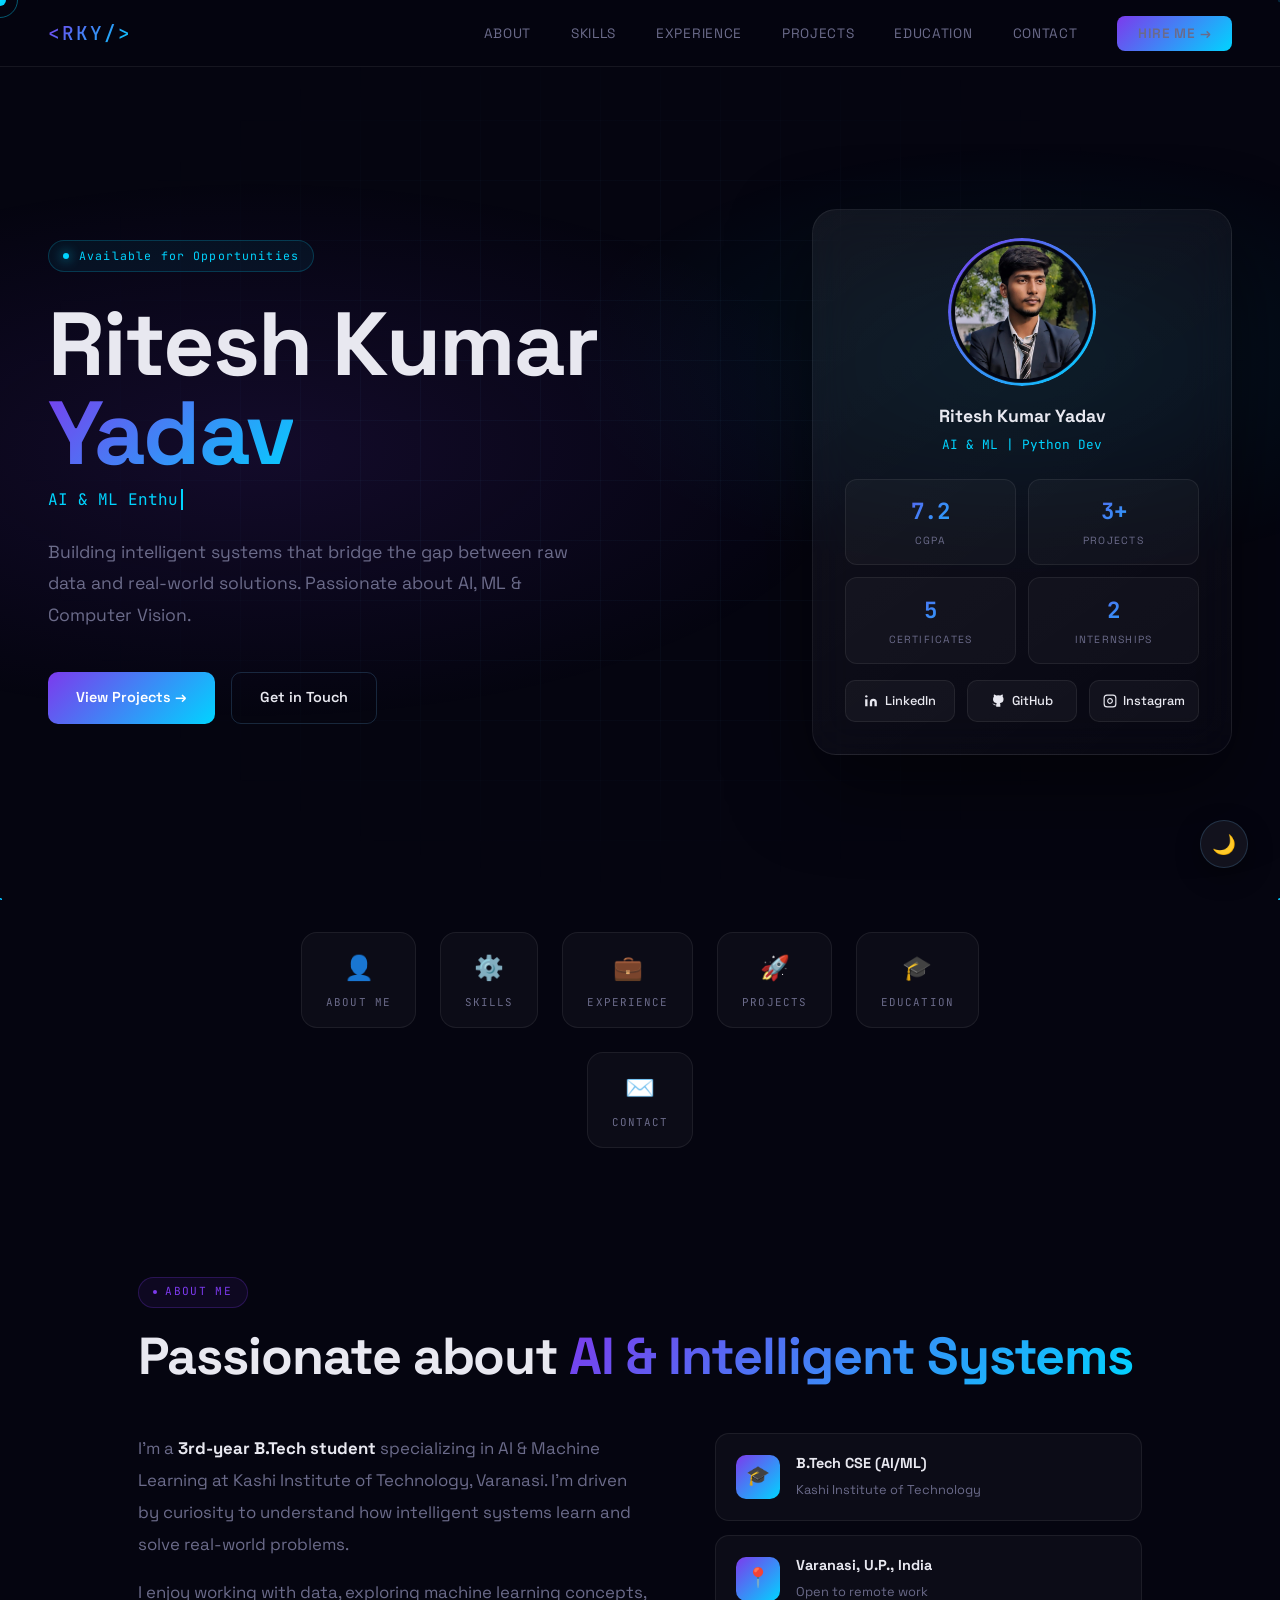
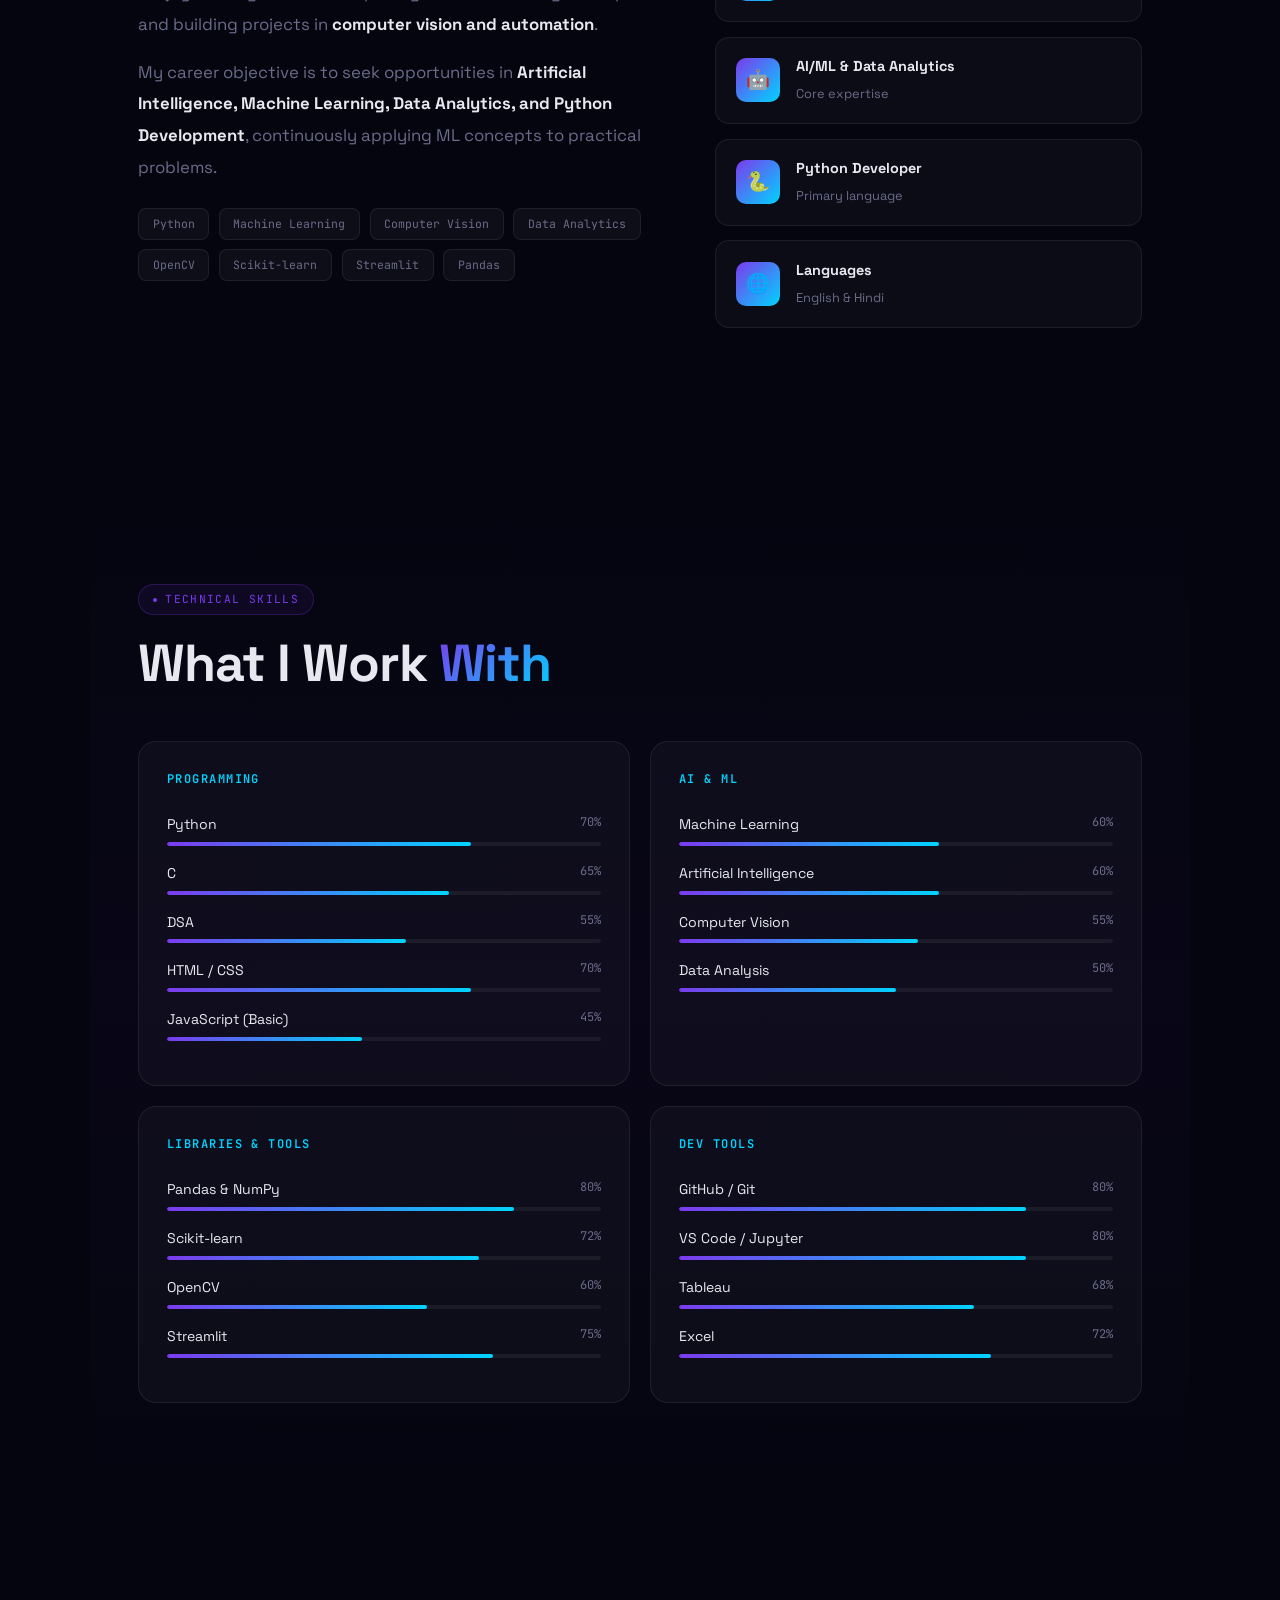
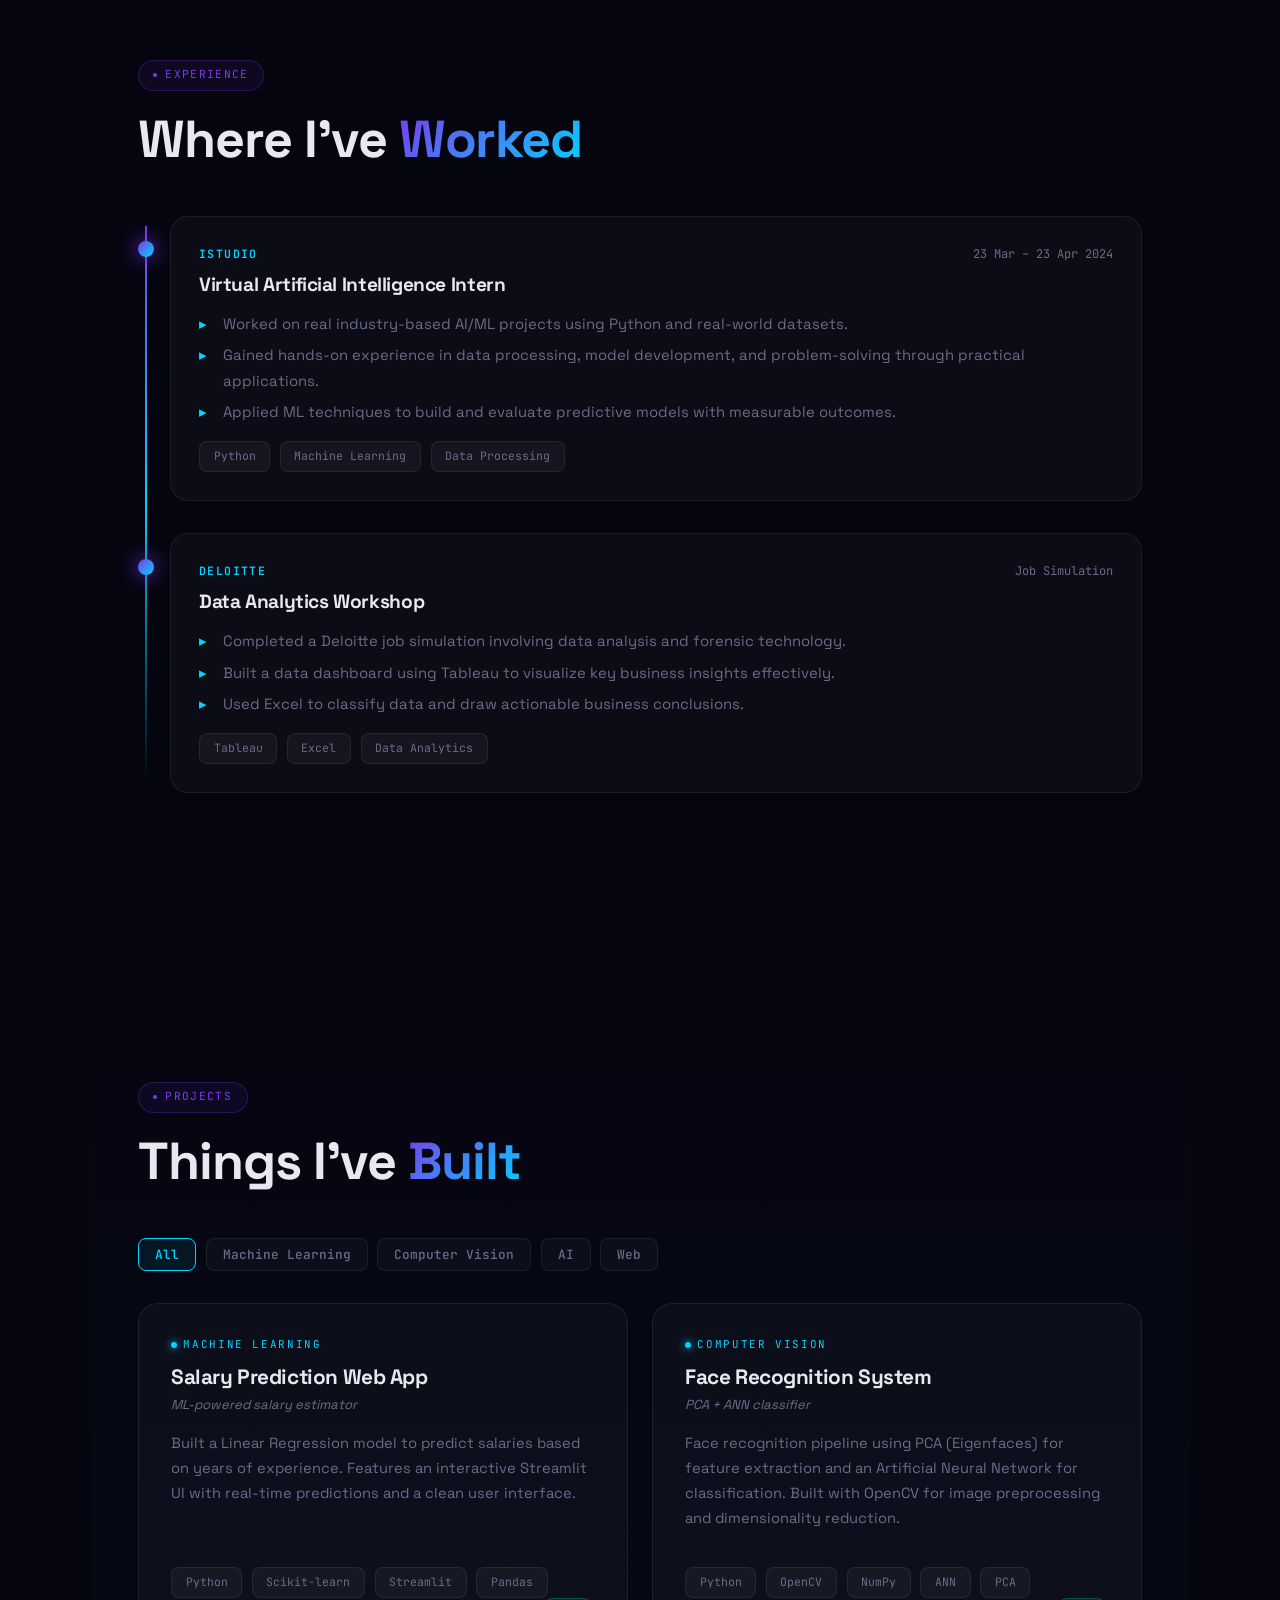
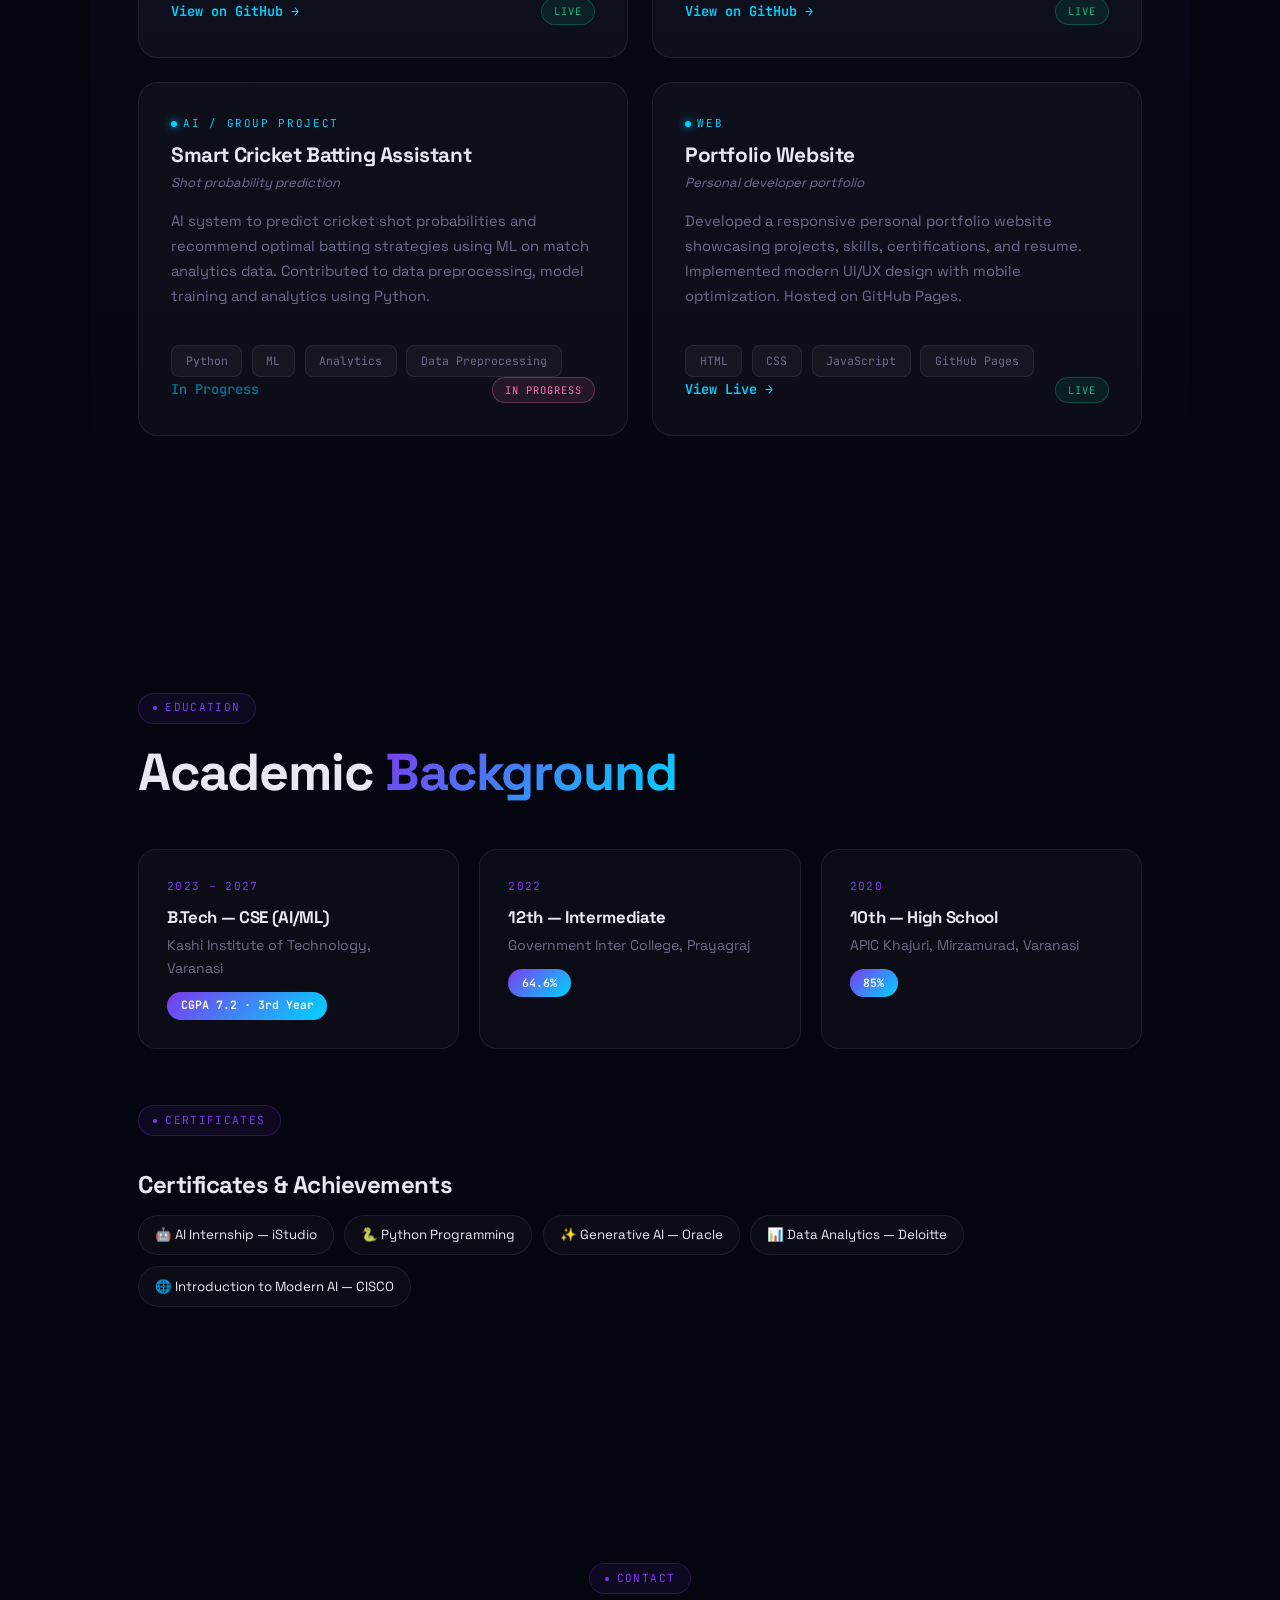
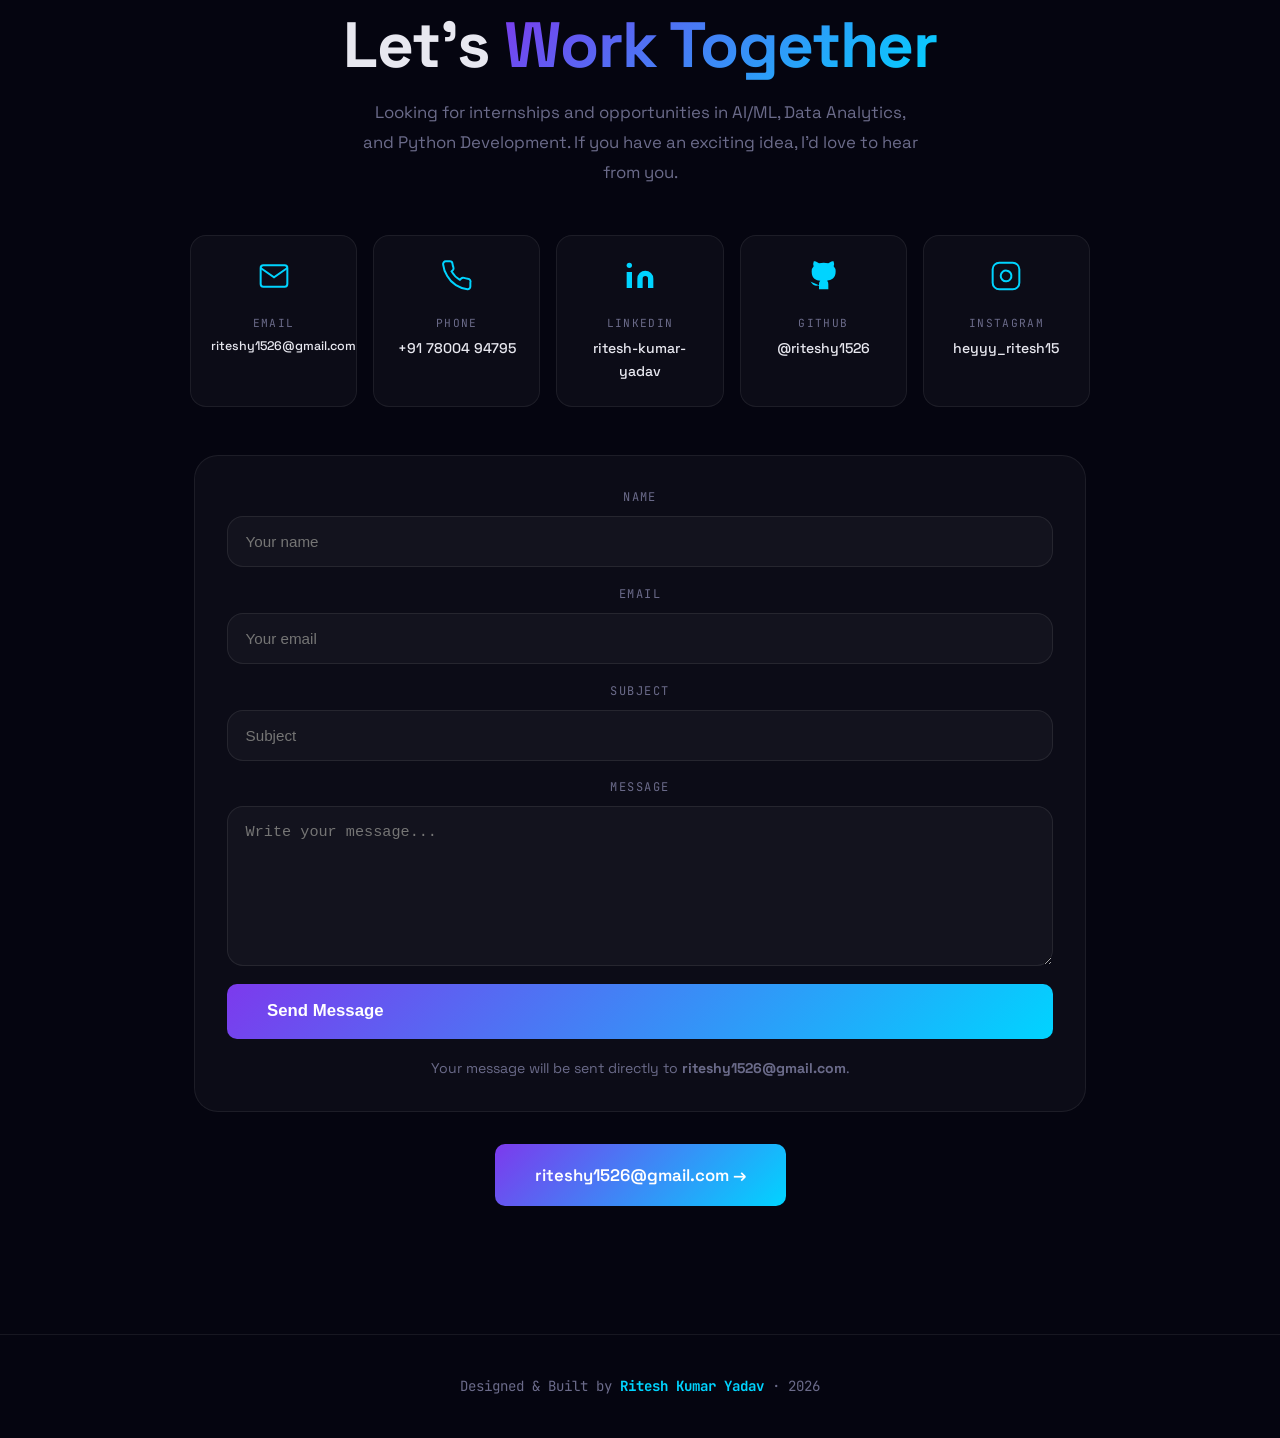
==== commit 9898eae2: "Add files via upload" ====
--- a/index.html
+++ b/index.html
@@ -2,15 +2,46 @@
 <html lang="en">
 <head>
 <meta charset="UTF-8"/>
-<meta name="viewport" content="width=device-width, initial-scale=1.0"/>
-<title>Ritesh Kumar Yadav — AI &amp; ML | Python Developer</title>
-<link href="https://fonts.googleapis.com/css2?family=Syne:wght@400;600;700;800&family=DM+Sans:ital,wght@0,300;0,400;0,500;1,300&display=swap" rel="stylesheet"/>
+<meta name="viewport" content="width=device-width,initial-scale=1.0"/>
+<title>Ritesh Kumar Yadav — AI & ML Developer</title>
+<meta name="description" content="Portfolio of Ritesh Kumar Yadav — AI/ML enthusiast and Python developer."/>
+<link rel="preconnect" href="https://fonts.googleapis.com"/>
+<link rel="preconnect" href="https://fonts.gstatic.com" crossorigin/>
+<link href="https://fonts.googleapis.com/css2?family=Space+Grotesk:wght@300;400;500;600;700&family=Clash+Display:wght@400;500;600;700&family=JetBrains+Mono:wght@400;500&display=swap" rel="stylesheet"/>
 <link rel="stylesheet" href="style.css"/>
 </head>
 <body>
-
-<nav>
-  <div class="nav-logo">RKY</div>
+<!-- CURSOR -->
+<div class="cursor" id="cursor"></div>
+<div class="cursor-ring" id="cursorRing"></div>
+
+<!-- PARTICLES -->
+<canvas id="particles"></canvas>
+
+<!-- LOADER -->
+<div id="loader">
+  <div class="loader-logo">&lt;RKY/&gt;</div>
+  <div class="loader-bar"><div class="loader-fill"></div></div>
+</div>
+
+<!-- THEME + SCROLL TOP -->
+<button class="theme-toggle" id="themeToggle" title="Toggle theme">🌙</button>
+<button class="scroll-top" id="scrollTop" title="Back to top">↑</button>
+
+<!-- MOBILE MENU -->
+<div class="mobile-menu" id="mobileMenu">
+  <span class="mobile-close" id="mobileClose">✕</span>
+  <a href="#about" onclick="closeMobile()">About</a>
+  <a href="#skills" onclick="closeMobile()">Skills</a>
+  <a href="#experience" onclick="closeMobile()">Experience</a>
+  <a href="#projects" onclick="closeMobile()">Projects</a>
+  <a href="#education" onclick="closeMobile()">Education</a>
+  <a href="#contact" onclick="closeMobile()">Contact</a>
+</div>
+
+<!-- NAV -->
+<nav id="nav">
+  <div class="nav-logo">&lt;RKY/&gt;</div>
   <ul class="nav-links">
     <li><a href="#about">About</a></li>
     <li><a href="#skills">Skills</a></li>
@@ -18,265 +49,491 @@
     <li><a href="#projects">Projects</a></li>
     <li><a href="#education">Education</a></li>
     <li><a href="#contact">Contact</a></li>
+    <li><a href="#contact" class="nav-cta">Hire Me →</a></li>
   </ul>
+  <div class="hamburger" id="hamburger" onclick="openMobile()">
+    <span></span><span></span><span></span>
+  </div>
 </nav>
 
-<section id="hero">
-  <div class="hero-bg-grid"></div>
-  <div class="hero-orb orb1"></div>
-  <div class="hero-orb orb2"></div>
-  <div class="hero-orb orb3"></div>
-
+<!-- HERO -->
+<section class="hero" id="top">
+  <div class="hero-mesh"></div>
+  <div class="hero-grid"></div>
   <div class="hero-content">
-    <div class="hero-badge"><span class="dot"></span> Available for Opportunities</div>
-    <h1 class="hero-name">Ritesh Kumar<br><span>Yadav</span></h1>
-    <p class="hero-title">AI &amp; ML | Python Developer</p>
-    <p class="hero-tagline">Building intelligent systems that bridge the gap between raw data and real-world solutions.</p>
-    <div class="hero-cta">
-      <a href="https://github.com/riteshy1526" target="_blank" class="btn-primary">
-        View My Work
-        <svg width="16" height="16" fill="none" viewBox="0 0 24 24" stroke="currentColor" stroke-width="2.5"><path d="M5 12h14M12 5l7 7-7 7"/></svg>
-      </a>
-      <a href="https://www.linkedin.com/in/ritesh-kumar-yadav-487352305/" target="_blank" class="btn-secondary">Get in Touch</a>
-    </div>
-  </div>
-
-  <div class="hero-visual">
-    <div class="hero-card">
-      <div class="photo-section">
-        <div class="photo-ring-outer">
-          <div class="photo-ring-inner">
-            <img src="[data-uri]" alt="Ritesh Kumar Yadav" />
-          </div>
-        </div>
-        <div class="photo-name">Ritesh Kumar Yadav</div>
-        <div class="photo-role">AI &amp; ML | Python Developer</div>
-      </div>
-      <div class="stat-grid">
-        <div class="stat-item"><div class="stat-num">7.2</div><div class="stat-label">CGPA — B.Tech</div></div>
-        <div class="stat-item"><div class="stat-num">2+</div><div class="stat-label">Projects Built</div></div>
-        <div class="stat-item"><div class="stat-num">5</div><div class="stat-label">Certifications</div></div>
-        <div class="stat-item"><div class="stat-num">2</div><div class="stat-label">Internships</div></div>
-      </div>
-      <div class="social-btns">
-        <a href="https://www.linkedin.com/in/ritesh-kumar-yadav-487352305/" target="_blank" class="social-btn linkedin">
-          <svg width="13" height="13" fill="currentColor" viewBox="0 0 24 24"><path d="M20.447 20.452h-3.554v-5.569c0-1.328-.027-3.037-1.852-3.037-1.853 0-2.136 1.445-2.136 2.939v5.667H9.351V9h3.414v1.561h.046c.477-.9 1.637-1.85 3.37-1.85 3.601 0 4.267 2.37 4.267 5.455v6.286zM5.337 7.433a2.062 2.062 0 01-2.063-2.065 2.064 2.064 0 112.063 2.065zm1.782 13.019H3.555V9h3.564v11.452zM22.225 0H1.771C.792 0 0 .774 0 1.729v20.542C0 23.227.792 24 1.771 24h20.451C23.2 24 24 23.227 24 22.271V1.729C24 .774 23.2 0 22.222 0h.003z"/></svg>
+    <div class="hero-text reveal">
+      <div class="hero-eyebrow"><span class="eyebrow-dot"></span>Available for Opportunities</div>
+      <h1 class="hero-name"><span class="first">Ritesh Kumar<br></span><span class="last">Yadav</span></h1>
+      <div class="hero-title">
+        <span class="type-wrap"><span id="typed"></span></span>
+      </div>
+      <p class="hero-desc">Building intelligent systems that bridge the gap between raw data and real-world solutions. Passionate about AI, ML & Computer Vision.</p>
+      <div class="hero-btns">
+        <a href="https://github.com/riteshy1526" target="_blank" class="btn btn-primary">View Projects →</a>
+        <a href="#contact" class="btn btn-outline">Get in Touch</a>
+      </div>
+    </div>
+    <div class="hero-card reveal reveal-delay-2">
+      <div class="hero-photo">
+        <div class="hero-photo-ring"></div>
+        <img src="[data-uri]" alt="Ritesh Kumar Yadav"/>
+      </div>
+      <div class="card-name">Ritesh Kumar Yadav</div>
+      <div class="card-role">AI &amp; ML | Python Dev</div>
+      <div class="card-stats">
+        <div class="stat"><div class="stat-num">7.2</div><div class="stat-lbl">CGPA</div></div>
+        <div class="stat"><div class="stat-num">3+</div><div class="stat-lbl">Projects</div></div>
+        <div class="stat"><div class="stat-num">5</div><div class="stat-lbl">Certificates</div></div>
+        <div class="stat"><div class="stat-num">2</div><div class="stat-lbl">Internships</div></div>
+      </div>
+      <div class="card-socials" style="grid-template-columns:1fr 1fr 1fr">
+        <a href="https://www.linkedin.com/in/ritesh-kumar-yadav-487352305/" target="_blank" class="social-btn">
+          <svg width="14" height="14" viewBox="0 0 24 24" fill="currentColor"><path d="M16 8a6 6 0 0 1 6 6v7h-4v-7a2 2 0 0 0-2-2 2 2 0 0 0-2 2v7h-4v-7a6 6 0 0 1 6-6z"/><rect x="2" y="9" width="4" height="12"/><circle cx="4" cy="4" r="2"/></svg>
           LinkedIn
         </a>
-        <a href="https://github.com/riteshy1526" target="_blank" class="social-btn github">
-          <svg width="13" height="13" fill="currentColor" viewBox="0 0 24 24"><path d="M12 2C6.477 2 2 6.484 2 12.017c0 4.425 2.865 8.18 6.839 9.504.5.092.682-.217.682-.483 0-.237-.008-.868-.013-1.703-2.782.605-3.369-1.343-3.369-1.343-.454-1.158-1.11-1.466-1.11-1.466-.908-.62.069-.608.069-.608 1.003.07 1.531 1.032 1.531 1.032.892 1.53 2.341 1.088 2.91.832.092-.647.35-1.088.636-1.338-2.22-.253-4.555-1.113-4.555-4.951 0-1.093.39-1.988 1.029-2.688-.103-.253-.446-1.272.098-2.65 0 0 .84-.27 2.75 1.026A9.564 9.564 0 0112 6.844c.85.004 1.705.115 2.504.337 1.909-1.296 2.747-1.027 2.747-1.027.546 1.379.202 2.398.1 2.651.64.7 1.028 1.595 1.028 2.688 0 3.848-2.339 4.695-4.566 4.943.359.309.678.92.678 1.855 0 1.338-.012 2.419-.012 2.747 0 .268.18.58.688.482A10.019 10.019 0 0022 12.017C22 6.484 17.522 2 12 2z"/></svg>
+        <a href="https://github.com/riteshy1526" target="_blank" class="social-btn">
+          <svg width="14" height="14" viewBox="0 0 24 24" fill="currentColor"><path d="M9 19c-5 1.5-5-2.5-7-3m14 6v-3.87a3.37 3.37 0 0 0-.94-2.61c3.14-.35 6.44-1.54 6.44-7A5.44 5.44 0 0 0 20 4.77 5.07 5.07 0 0 0 19.91 1S18.73.65 16 2.48a13.38 13.38 0 0 0-7 0C6.27.65 5.09 1 5.09 1A5.07 5.07 0 0 0 5 4.77a5.44 5.44 0 0 0-1.5 3.78c0 5.42 3.3 6.61 6.44 7A3.37 3.37 0 0 0 9 18.13V22"/></svg>
           GitHub
         </a>
-      </div>
-    </div>
-  </div>
-</section>
-
-<div class="section-divider"></div>
-
-<section id="about">
+        <a href="https://instagram.com/heyyy_ritesh15" target="_blank" class="social-btn">
+          <svg width="14" height="14" viewBox="0 0 24 24" fill="none" stroke="currentColor" stroke-width="2"><rect x="2" y="2" width="20" height="20" rx="5" ry="5"/><path d="M16 11.37A4 4 0 1 1 12.63 8 4 4 0 0 1 16 11.37z"/><line x1="17.5" y1="6.5" x2="17.51" y2="6.5"/></svg>
+          Instagram
+        </a>
+      </div>
+    </div>
+  </div>
+</section>
+
+
+<!-- QUICK NAV -->
+<div class="quick-nav reveal">
+  <a href="#about" class="qn-item">
+    <div class="qn-icon">👤</div>
+    <div class="qn-label">About Me</div>
+  </a>
+  <a href="#skills" class="qn-item">
+    <div class="qn-icon">⚙️</div>
+    <div class="qn-label">Skills</div>
+  </a>
+  <a href="#experience" class="qn-item">
+    <div class="qn-icon">💼</div>
+    <div class="qn-label">Experience</div>
+  </a>
+  <a href="#projects" class="qn-item">
+    <div class="qn-icon">🚀</div>
+    <div class="qn-label">Projects</div>
+  </a>
+  <a href="#education" class="qn-item">
+    <div class="qn-icon">🎓</div>
+    <div class="qn-label">Education</div>
+  </a>
+  <a href="#contact" class="qn-item">
+    <div class="qn-icon">✉️</div>
+    <div class="qn-label">Contact</div>
+  </a>
+</div>
+
+<!-- ABOUT -->
+<section id="about" class="section">
+  <div class="reveal"><div class="section-tag">About Me</div></div>
+  <h2 class="section-title reveal">Passionate about <span>AI & Intelligent Systems</span></h2>
   <div class="about-grid">
-    <div class="about-text">
-      <div class="section-label">About Me</div>
-      <h2 class="section-title">Passionate about AI &amp; Intelligent Systems</h2>
-      <p>I'm a 3rd-year B.Tech student specializing in AI &amp; Machine Learning at Kashi Institute of Technology, Varanasi. I'm driven by a curiosity to understand how intelligent systems learn and solve real-world problems.</p>
-      <p>I enjoy working with data, exploring machine learning concepts, and building projects in computer vision and automation. Always curious to learn new technologies and apply them in practical contexts.</p>
-    </div>
-    <div>
-      <div class="highlight-item"><div class="highlight-icon">🎓</div><div class="highlight-info"><strong>B.Tech CSE (AI &amp; ML)</strong><span>Kashi Institute of Technology, Varanasi</span></div></div>
-      <div class="highlight-item"><div class="highlight-icon">📍</div><div class="highlight-info"><strong>Varanasi, U.P., India</strong><span>Open to remote opportunities</span></div></div>
-      <div class="highlight-item"><div class="highlight-icon">🤖</div><div class="highlight-info"><strong>AI/ML &amp; Data Analytics</strong><span>Core area of interest &amp; expertise</span></div></div>
-      <div class="highlight-item"><div class="highlight-icon">🐍</div><div class="highlight-info"><strong>Python Developer</strong><span>Primary language for all ML projects</span></div></div>
-    </div>
-  </div>
-</section>
-
-<div class="section-divider"></div>
-
-<section id="skills">
-  <div style="max-width:1100px;margin:0 auto;">
-    <div class="section-label">Technical Skills</div>
-    <h2 class="section-title">What I Work With</h2>
-    <div class="skills-grid">
-      <div class="skill-category">
-        <div class="skill-category-title">Programming</div>
-        <div class="skill-bar-item"><div class="skill-bar-header"><span>Python</span><span>70%</span></div><div class="skill-bar-track"><div class="skill-bar-fill" data-w="70"></div></div></div>
-        <div class="skill-bar-item"><div class="skill-bar-header"><span>C</span><span>65%</span></div><div class="skill-bar-track"><div class="skill-bar-fill" data-w="65"></div></div></div>
-        <div class="skill-bar-item"><div class="skill-bar-header"><span>DSA</span><span>55%</span></div><div class="skill-bar-track"><div class="skill-bar-fill" data-w="55"></div></div></div>
-      </div>
-      <div class="skill-category">
-        <div class="skill-category-title">AI &amp; ML</div>
-        <div class="skill-bar-item"><div class="skill-bar-header"><span>Machine Learning</span><span>60%</span></div><div class="skill-bar-track"><div class="skill-bar-fill" data-w="60"></div></div></div>
-        <div class="skill-bar-item"><div class="skill-bar-header"><span>Data Analysis</span><span>50%</span></div><div class="skill-bar-track"><div class="skill-bar-fill" data-w="50"></div></div></div>
-        <div class="skill-bar-item"><div class="skill-bar-header"><span>Artificial Intelligence</span><span>60%</span></div><div class="skill-bar-track"><div class="skill-bar-fill" data-w="60"></div></div></div>
-      </div>
-      <div class="skill-category">
-        <div class="skill-category-title">Libraries &amp; Tools</div>
-        <div class="skill-bar-item"><div class="skill-bar-header"><span>Pandas &amp; NumPy</span><span>45%</span></div><div class="skill-bar-track"><div class="skill-bar-fill" data-w="80"></div></div></div>
-        <div class="skill-bar-item"><div class="skill-bar-header"><span>Scikit-learn</span><span>40%</span></div><div class="skill-bar-track"><div class="skill-bar-fill" data-w="72"></div></div></div>
-        <div class="skill-bar-item"><div class="skill-bar-header"><span>Tableau / Excel</span><span>65%</span></div><div class="skill-bar-track"><div class="skill-bar-fill" data-w="68"></div></div></div>
-      </div>
-      <div class="skill-category">
-        <div class="skill-category-title">Web &amp; Dev Tools</div>
-        <div class="skill-bar-item"><div class="skill-bar-header"><span>HTML / CSS</span><span>70%</span></div><div class="skill-bar-track"><div class="skill-bar-fill" data-w="70"></div></div></div>
-        <div class="skill-bar-item"><div class="skill-bar-header"><span>Streamlit</span><span>75%</span></div><div class="skill-bar-track"><div class="skill-bar-fill" data-w="75"></div></div></div>
-        <div class="skill-bar-item"><div class="skill-bar-header"><span>GitHub / VS Code</span><span>80%</span></div><div class="skill-bar-track"><div class="skill-bar-fill" data-w="80"></div></div></div>
-      </div>
-    </div>
-  </div>
-</section>
-
-<div class="section-divider"></div>
-
-<section id="experience">
-  <div style="max-width:1100px;margin:0 auto;">
-    <div class="section-label">Experience</div>
-    <h2 class="section-title">Where I've Worked</h2>
-    <div class="timeline">
-      <div class="timeline-item">
-        <div class="timeline-dot"></div>
-        <div class="timeline-card">
-          <div class="timeline-meta"><span class="timeline-company">ISTUDIO</span><span class="timeline-date">23 Mar – 23 Apr</span></div>
-          <div class="timeline-title">Virtual Artificial Intelligence Intern</div>
-          <ul class="timeline-points">
-            <li>Worked on real industry-based AI/ML projects using Python and real-world datasets.</li>
-            <li>Gained hands-on experience in data processing, model development, and practical problem-solving.</li>
-            <li>Applied ML techniques to build and evaluate predictive models.</li>
-          </ul>
+    <div class="about-text reveal">
+      <p>I'm a <strong>3rd-year B.Tech student</strong> specializing in AI & Machine Learning at Kashi Institute of Technology, Varanasi. I'm driven by curiosity to understand how intelligent systems learn and solve real-world problems.</p>
+      <p>I enjoy working with data, exploring machine learning concepts, and building projects in <strong>computer vision and automation</strong>.</p>
+      <p>My career objective is to seek opportunities in <strong>Artificial Intelligence, Machine Learning, Data Analytics, and Python Development</strong>, continuously applying ML concepts to practical problems.</p>
+      <div class="tech-tags" style="margin-top:1.5rem">
+        <span class="tag">Python</span><span class="tag">Machine Learning</span><span class="tag">Computer Vision</span><span class="tag">Data Analytics</span><span class="tag">OpenCV</span><span class="tag">Scikit-learn</span><span class="tag">Streamlit</span><span class="tag">Pandas</span>
+      </div>
+    </div>
+    <div class="about-cards reveal reveal-delay-2">
+      <div class="about-card">
+        <div class="about-icon">🎓</div>
+        <div><strong>B.Tech CSE (AI/ML)</strong><span>Kashi Institute of Technology</span></div>
+      </div>
+      <div class="about-card">
+        <div class="about-icon">📍</div>
+        <div><strong>Varanasi, U.P., India</strong><span>Open to remote work</span></div>
+      </div>
+      <div class="about-card">
+        <div class="about-icon">🤖</div>
+        <div><strong>AI/ML & Data Analytics</strong><span>Core expertise</span></div>
+      </div>
+      <div class="about-card">
+        <div class="about-icon">🐍</div>
+        <div><strong>Python Developer</strong><span>Primary language</span></div>
+      </div>
+      <div class="about-card">
+        <div class="about-icon">🌐</div>
+        <div><strong>Languages</strong><span>English & Hindi</span></div>
+      </div>
+    </div>
+  </div>
+</section>
+
+<!-- SKILLS -->
+<section id="skills" class="section" style="background:linear-gradient(to bottom,transparent,rgba(124,58,237,0.03),transparent)">
+  <div class="reveal"><div class="section-tag">Technical Skills</div></div>
+  <h2 class="section-title reveal">What I Work <span>With</span></h2>
+  <div class="skills-grid">
+    <div class="skill-card reveal">
+      <div class="skill-card-title">Programming</div>
+      <div class="skill-item"><div class="skill-row"><span>Python</span><span>70%</span></div><div class="skill-bar"><div class="skill-fill" data-w="70"></div></div></div>
+      <div class="skill-item"><div class="skill-row"><span>C</span><span>65%</span></div><div class="skill-bar"><div class="skill-fill" data-w="65"></div></div></div>
+      <div class="skill-item"><div class="skill-row"><span>DSA</span><span>55%</span></div><div class="skill-bar"><div class="skill-fill" data-w="55"></div></div></div>
+      <div class="skill-item"><div class="skill-row"><span>HTML / CSS</span><span>70%</span></div><div class="skill-bar"><div class="skill-fill" data-w="70"></div></div></div>
+      <div class="skill-item"><div class="skill-row"><span>JavaScript (Basic)</span><span>45%</span></div><div class="skill-bar"><div class="skill-fill" data-w="45"></div></div></div>
+    </div>
+    <div class="skill-card reveal reveal-delay-1">
+      <div class="skill-card-title">AI & ML</div>
+      <div class="skill-item"><div class="skill-row"><span>Machine Learning</span><span>60%</span></div><div class="skill-bar"><div class="skill-fill" data-w="60"></div></div></div>
+      <div class="skill-item"><div class="skill-row"><span>Artificial Intelligence</span><span>60%</span></div><div class="skill-bar"><div class="skill-fill" data-w="60"></div></div></div>
+      <div class="skill-item"><div class="skill-row"><span>Computer Vision</span><span>55%</span></div><div class="skill-bar"><div class="skill-fill" data-w="55"></div></div></div>
+      <div class="skill-item"><div class="skill-row"><span>Data Analysis</span><span>50%</span></div><div class="skill-bar"><div class="skill-fill" data-w="50"></div></div></div>
+    </div>
+    <div class="skill-card reveal reveal-delay-2">
+      <div class="skill-card-title">Libraries & Tools</div>
+      <div class="skill-item"><div class="skill-row"><span>Pandas & NumPy</span><span>80%</span></div><div class="skill-bar"><div class="skill-fill" data-w="80"></div></div></div>
+      <div class="skill-item"><div class="skill-row"><span>Scikit-learn</span><span>72%</span></div><div class="skill-bar"><div class="skill-fill" data-w="72"></div></div></div>
+      <div class="skill-item"><div class="skill-row"><span>OpenCV</span><span>60%</span></div><div class="skill-bar"><div class="skill-fill" data-w="60"></div></div></div>
+      <div class="skill-item"><div class="skill-row"><span>Streamlit</span><span>75%</span></div><div class="skill-bar"><div class="skill-fill" data-w="75"></div></div></div>
+    </div>
+    <div class="skill-card reveal reveal-delay-3">
+      <div class="skill-card-title">Dev Tools</div>
+      <div class="skill-item"><div class="skill-row"><span>GitHub / Git</span><span>80%</span></div><div class="skill-bar"><div class="skill-fill" data-w="80"></div></div></div>
+      <div class="skill-item"><div class="skill-row"><span>VS Code / Jupyter</span><span>80%</span></div><div class="skill-bar"><div class="skill-fill" data-w="80"></div></div></div>
+      <div class="skill-item"><div class="skill-row"><span>Tableau</span><span>68%</span></div><div class="skill-bar"><div class="skill-fill" data-w="68"></div></div></div>
+      <div class="skill-item"><div class="skill-row"><span>Excel</span><span>72%</span></div><div class="skill-bar"><div class="skill-fill" data-w="72"></div></div></div>
+    </div>
+  </div>
+</section>
+
+<!-- EXPERIENCE -->
+<section id="experience" class="section">
+  <div class="reveal"><div class="section-tag">Experience</div></div>
+  <h2 class="section-title reveal">Where I've <span>Worked</span></h2>
+  <div class="timeline">
+    <div class="tl-item reveal">
+      <div class="tl-dot"></div>
+      <div class="tl-card">
+        <div class="tl-header">
+          <span class="tl-company">iSTUDIO</span>
+          <span class="tl-date">23 Mar – 23 Apr 2024</span>
         </div>
-      </div>
-      <div class="timeline-item">
-        <div class="timeline-dot"></div>
-        <div class="timeline-card">
-          <div class="timeline-meta"><span class="timeline-company">DELOITTE</span><span class="timeline-date">Job Simulation</span></div>
-          <div class="timeline-title">Data Analytics Workshop</div>
-          <ul class="timeline-points">
-            <li>Completed a Deloitte job simulation in data analysis and forensic technology.</li>
-            <li>Created an interactive data dashboard using Tableau for business insights.</li>
-            <li>Used Excel to classify data and draw actionable business conclusions.</li>
-          </ul>
+        <h3>Virtual Artificial Intelligence Intern</h3>
+        <ul>
+          <li>Worked on real industry-based AI/ML projects using Python and real-world datasets.</li>
+          <li>Gained hands-on experience in data processing, model development, and problem-solving through practical applications.</li>
+          <li>Applied ML techniques to build and evaluate predictive models with measurable outcomes.</li>
+        </ul>
+        <div class="tech-tags" style="margin-top:1rem">
+          <span class="tag">Python</span><span class="tag">Machine Learning</span><span class="tag">Data Processing</span>
         </div>
       </div>
     </div>
-  </div>
-</section>
-
-<div class="section-divider"></div>
-
-<section id="projects">
-  <div style="max-width:1100px;margin:0 auto;">
-    <div class="section-label">Projects</div>
-    <h2 class="section-title">Things I've Built</h2>
-    <div class="projects-grid">
-      <div class="project-card">
-        <div class="project-type">● Machine Learning</div>
-        <div class="project-title">Salary Prediction Web</div>
-        <div class="project-subtitle">ML-powered salary estimator</div>
-        <p class="project-desc">Built a machine learning model using Linear Regression to predict salaries based on years of experience. Features an interactive web UI with real-time predictions and detailed data analysis.</p>
-        <div class="project-stack">
-          <span class="stack-tag">Python</span><span class="stack-tag">Scikit-learn</span><span class="stack-tag">Streamlit</span><span class="stack-tag">Pandas</span><span class="stack-tag">Linear Regression</span>
+    <div class="tl-item reveal reveal-delay-1">
+      <div class="tl-dot"></div>
+      <div class="tl-card">
+        <div class="tl-header">
+          <span class="tl-company">DELOITTE</span>
+          <span class="tl-date">Job Simulation</span>
         </div>
-        <a href="https://github.com/riteshy1526/salary-prediction-ml" target="_blank" class="project-link">View on GitHub <svg width="14" height="14" fill="none" viewBox="0 0 24 24" stroke="currentColor" stroke-width="2.5"><path d="M5 12h14M12 5l7 7-7 7"/></svg></a>
-      </div>
-      <div class="project-card">
-        <div class="project-type">● AI / Group Project</div>
-        <div class="project-title">Smart Cricket Batting Assistant</div>
-        <div class="project-subtitle">AI-based Shot Probability Prediction &amp; Recommendation</div>
-        <p class="project-desc">Building an AI system to predict cricket shot probabilities and recommend optimal batting strategies using ML techniques, data preprocessing, and model training on match analytics data.</p>
-        <div class="project-stack">
-          <span class="stack-tag">Python</span><span class="stack-tag">Machine Learning</span><span class="stack-tag">Data Preprocessing</span><span class="stack-tag">Analytics</span>
+        <h3>Data Analytics Workshop</h3>
+        <ul>
+          <li>Completed a Deloitte job simulation involving data analysis and forensic technology.</li>
+          <li>Built a data dashboard using Tableau to visualize key business insights effectively.</li>
+          <li>Used Excel to classify data and draw actionable business conclusions.</li>
+        </ul>
+        <div class="tech-tags" style="margin-top:1rem">
+          <span class="tag">Tableau</span><span class="tag">Excel</span><span class="tag">Data Analytics</span>
         </div>
-        <span class="project-link" style="opacity:0.5;cursor:default">In Progress</span>
-      </div>
-    </div>
-  </div>
-</section>
-
-<div class="section-divider"></div>
-
-<section id="education">
-  <div style="max-width:1100px;margin:0 auto;">
-    <div class="section-label">Education</div>
-    <h2 class="section-title">Academic Background</h2>
-    <div class="edu-grid">
-      <div class="edu-card">
-        <div class="edu-year">2023 – 2027</div>
-        <div class="edu-degree">B.Tech — Computer Science Engineering (AI/ML)</div>
-        <div class="edu-school">Kashi Institute of Technology, Varanasi</div>
-        <span class="edu-score">CGPA: 7.2 · 3rd Year / 6th Sem</span>
-      </div>
-      <div class="edu-card">
-        <div class="edu-year">2022</div>
-        <div class="edu-degree">12th — Intermediate (Science)</div>
-        <div class="edu-school">Government Inter College, Prayagraj</div>
-        <span class="edu-score">64.6%</span>
-      </div>
-      <div class="edu-card">
-        <div class="edu-year">2020</div>
-        <div class="edu-degree">10th — High School</div>
-        <div class="edu-school">APIC Khajuri, Mirzamurad, Varanasi</div>
-        <span class="edu-score">85%</span>
-      </div>
-    </div>
-    <div style="margin-top:3rem;">
-      <div class="section-label">Certifications</div>
-      <div class="cert-list">
-        <div class="cert-badge">🤖 AI Internship Certificate — iStudio</div>
-        <div class="cert-badge">🐍 Python Programming Certificate</div>
-        <div class="cert-badge">✨ Generative AI — Oracle</div>
-        <div class="cert-badge">📊 Data Analytics Simulation — Deloitte</div>
-        <div class="cert-badge">🌐 Introduction to Modern AI — CISCO</div>
-      </div>
-    </div>
-  </div>
-</section>
-
-<div class="section-divider"></div>
-
-<section id="contact">
-  <div class="contact-inner">
-    <div class="section-label" style="justify-content:center;">Contact</div>
-    <h2 class="section-title">Let's Work Together</h2>
-    <p class="contact-desc">I'm currently looking for internship and project opportunities in AI/ML, Data Analytics, and Python Development. If you have an exciting idea or role, I'd love to hear from you!</p>
-    <div class="contact-links">
-      <a href="https://www.linkedin.com/in/ritesh-kumar-yadav-487352305/" target="_blank" class="contact-link">
-        <svg width="18" height="18" fill="currentColor" viewBox="0 0 24 24"><path d="M20.447 20.452h-3.554v-5.569c0-1.328-.027-3.037-1.852-3.037-1.853 0-2.136 1.445-2.136 2.939v5.667H9.351V9h3.414v1.561h.046c.477-.9 1.637-1.85 3.37-1.85 3.601 0 4.267 2.37 4.267 5.455v6.286zM5.337 7.433a2.062 2.062 0 01-2.063-2.065 2.064 2.064 0 112.063 2.065zm1.782 13.019H3.555V9h3.564v11.452zM22.225 0H1.771C.792 0 0 .774 0 1.729v20.542C0 23.227.792 24 1.771 24h20.451C23.2 24 24 23.227 24 22.271V1.729C24 .774 23.2 0 22.222 0h.003z"/></svg>
-        LinkedIn
-      </a>
-      <a href="https://github.com/riteshy1526" target="_blank" class="contact-link">
-        <svg width="18" height="18" fill="currentColor" viewBox="0 0 24 24"><path d="M12 2C6.477 2 2 6.484 2 12.017c0 4.425 2.865 8.18 6.839 9.504.5.092.682-.217.682-.483 0-.237-.008-.868-.013-1.703-2.782.605-3.369-1.343-3.369-1.343-.454-1.158-1.11-1.466-1.11-1.466-.908-.62.069-.608.069-.608 1.003.07 1.531 1.032 1.531 1.032.892 1.53 2.341 1.088 2.91.832.092-.647.35-1.088.636-1.338-2.22-.253-4.555-1.113-4.555-4.951 0-1.093.39-1.988 1.029-2.688-.103-.253-.446-1.272.098-2.65 0 0 .84-.27 2.75 1.026A9.564 9.564 0 0112 6.844c.85.004 1.705.115 2.504.337 1.909-1.296 2.747-1.027 2.747-1.027.546 1.379.202 2.398.1 2.651.64.7 1.028 1.595 1.028 2.688 0 3.848-2.339 4.695-4.566 4.943.359.309.678.92.678 1.855 0 1.338-.012 2.419-.012 2.747 0 .268.18.58.688.482A10.019 10.019 0 0022 12.017C22 6.484 17.522 2 12 2z"/></svg>
-        GitHub
-      </a>
-      <a href="mailto:riteshy1526@gmail.com" class="contact-link">
-        <svg width="18" height="18" fill="none" viewBox="0 0 24 24" stroke="currentColor" stroke-width="1.8"><path d="M3 8l7.89 5.26a2 2 0 002.22 0L21 8M5 19h14a2 2 0 002-2V7a2 2 0 00-2-2H5a2 2 0 00-2 2v10a2 2 0 002 2z"/></svg>
-        riteshy1526@gmail.com
-      </a>
-      <a href="tel:+917800494795" class="contact-link">
-        <svg width="18" height="18" fill="none" viewBox="0 0 24 24" stroke="currentColor" stroke-width="1.8"><path d="M3 5a2 2 0 012-2h3.28a1 1 0 01.948.684l1.498 4.493a1 1 0 01-.502 1.21l-2.257 1.13a11.042 11.042 0 005.516 5.516l1.13-2.257a1 1 0 011.21-.502l4.493 1.498a1 1 0 01.684.949V19a2 2 0 01-2 2h-1C9.716 21 3 14.284 3 6V5z"/></svg>
-        +91 7800494795
-      </a>
-    </div>
-    <a href="mailto:riteshy1526@gmail.com" class="contact-email">riteshy1526@gmail.com</a>
-  </div>
+      </div>
+    </div>
+  </div>
+</section>
+
+<!-- PROJECTS -->
+<section id="projects" class="section" style="background:linear-gradient(to bottom,transparent,rgba(0,212,255,0.02),transparent)">
+  <div class="reveal"><div class="section-tag">Projects</div></div>
+  <h2 class="section-title reveal">Things I've <span>Built</span></h2>
+  <div class="projects-filter reveal">
+    <button class="filter-btn active" data-filter="all">All</button>
+    <button class="filter-btn" data-filter="ml">Machine Learning</button>
+    <button class="filter-btn" data-filter="cv">Computer Vision</button>
+    <button class="filter-btn" data-filter="ai">AI</button>
+    <button class="filter-btn" data-filter="web">Web</button>
+  </div>
+  <div class="projects-grid">
+    <a href="https://github.com/riteshy1526/salary-prediction-ml" target="_blank" class="project-card reveal" data-cat="ml">
+      <div class="project-type">Machine Learning</div>
+      <h3>Salary Prediction Web App</h3>
+      <p class="project-sub">ML-powered salary estimator</p>
+      <p class="project-desc">Built a Linear Regression model to predict salaries based on years of experience. Features an interactive Streamlit UI with real-time predictions and a clean user interface.</p>
+      <div class="tech-tags"><span class="tag">Python</span><span class="tag">Scikit-learn</span><span class="tag">Streamlit</span><span class="tag">Pandas</span></div>
+      <div class="project-footer">
+        <span class="project-link">View on GitHub →</span>
+        <span class="project-status status-live">Live</span>
+      </div>
+    </a>
+    <a href="https://github.com/riteshy1526/face-recognition-pca-ann" target="_blank" class="project-card reveal reveal-delay-1" data-cat="cv">
+      <div class="project-type">Computer Vision</div>
+      <h3>Face Recognition System</h3>
+      <p class="project-sub">PCA + ANN classifier</p>
+      <p class="project-desc">Face recognition pipeline using PCA (Eigenfaces) for feature extraction and an Artificial Neural Network for classification. Built with OpenCV for image preprocessing and dimensionality reduction.</p>
+      <div class="tech-tags"><span class="tag">Python</span><span class="tag">OpenCV</span><span class="tag">NumPy</span><span class="tag">ANN</span><span class="tag">PCA</span></div>
+      <div class="project-footer">
+        <span class="project-link">View on GitHub →</span>
+        <span class="project-status status-live">Live</span>
+      </div>
+    </a>
+    <div class="project-card reveal reveal-delay-2" data-cat="ai">
+      <div class="project-type">AI / Group Project</div>
+      <h3>Smart Cricket Batting Assistant</h3>
+      <p class="project-sub">Shot probability prediction</p>
+      <p class="project-desc">AI system to predict cricket shot probabilities and recommend optimal batting strategies using ML on match analytics data. Contributed to data preprocessing, model training and analytics using Python.</p>
+      <div class="tech-tags"><span class="tag">Python</span><span class="tag">ML</span><span clas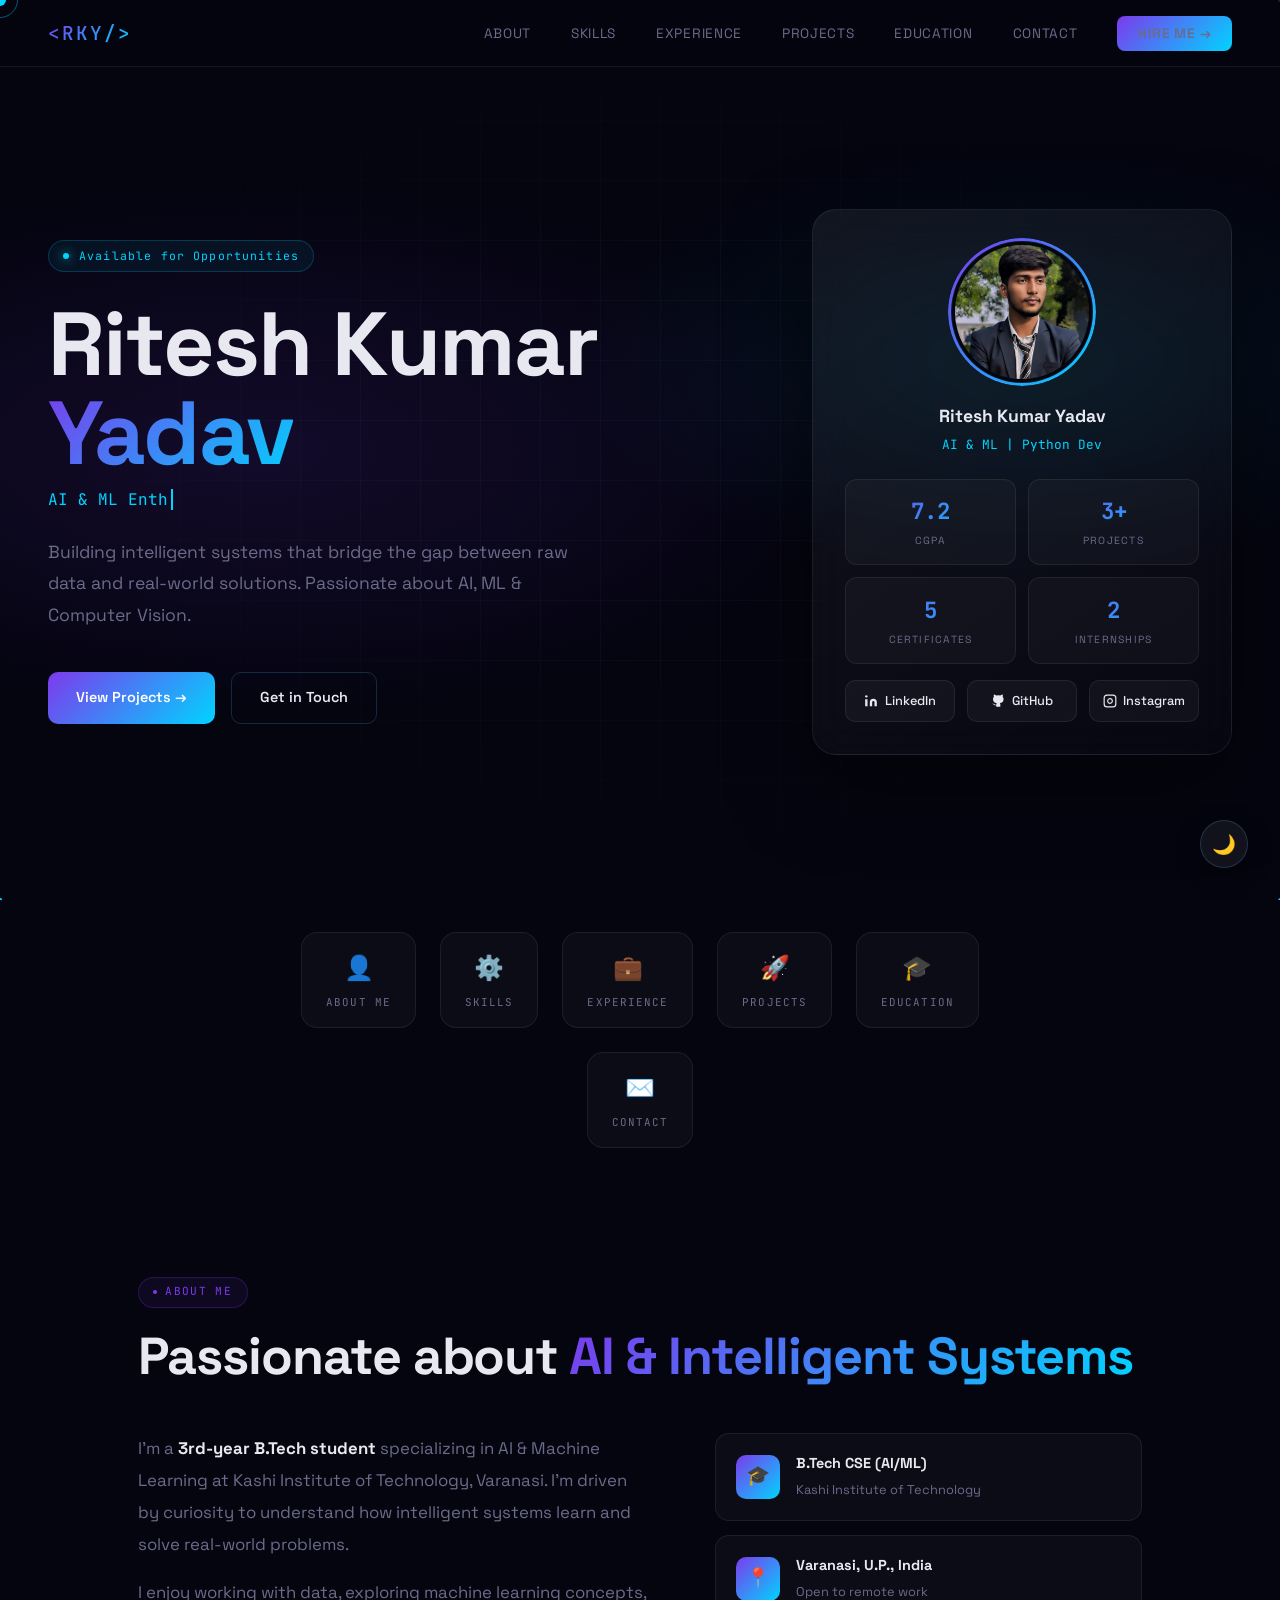
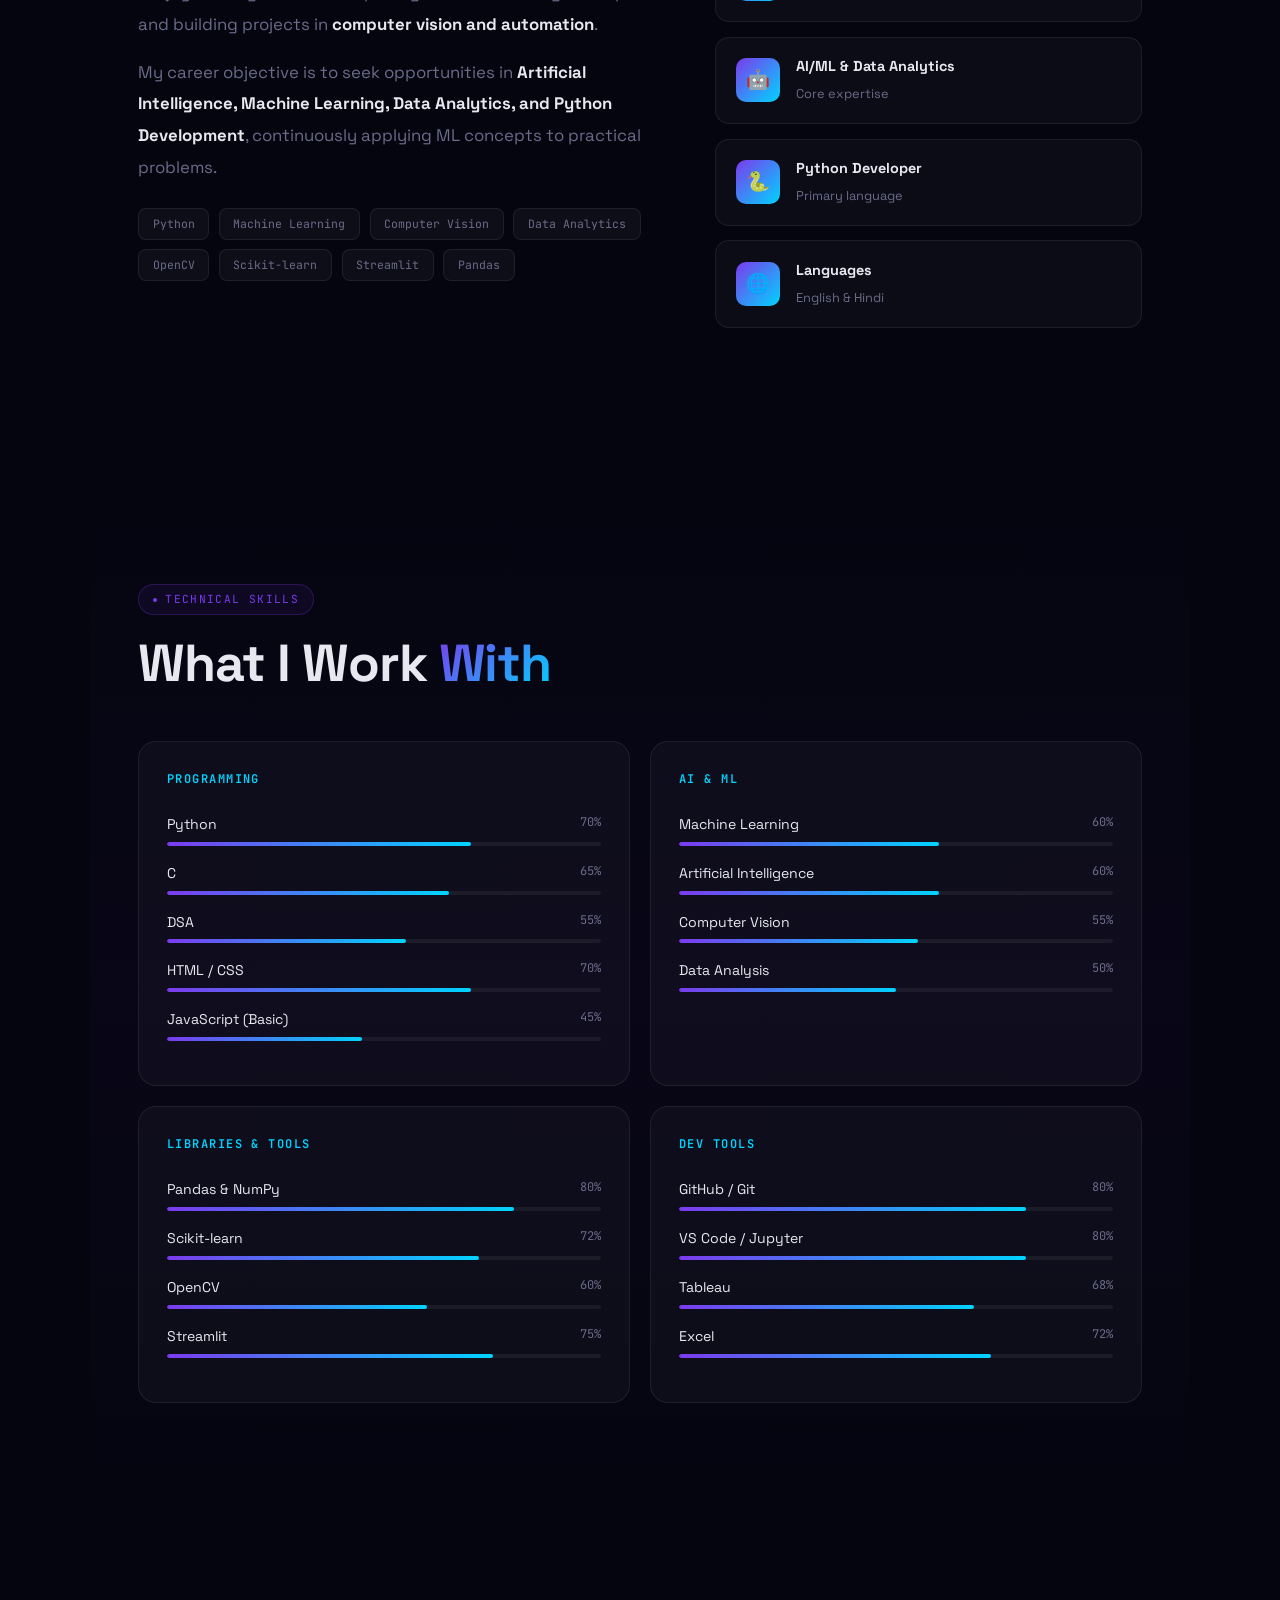
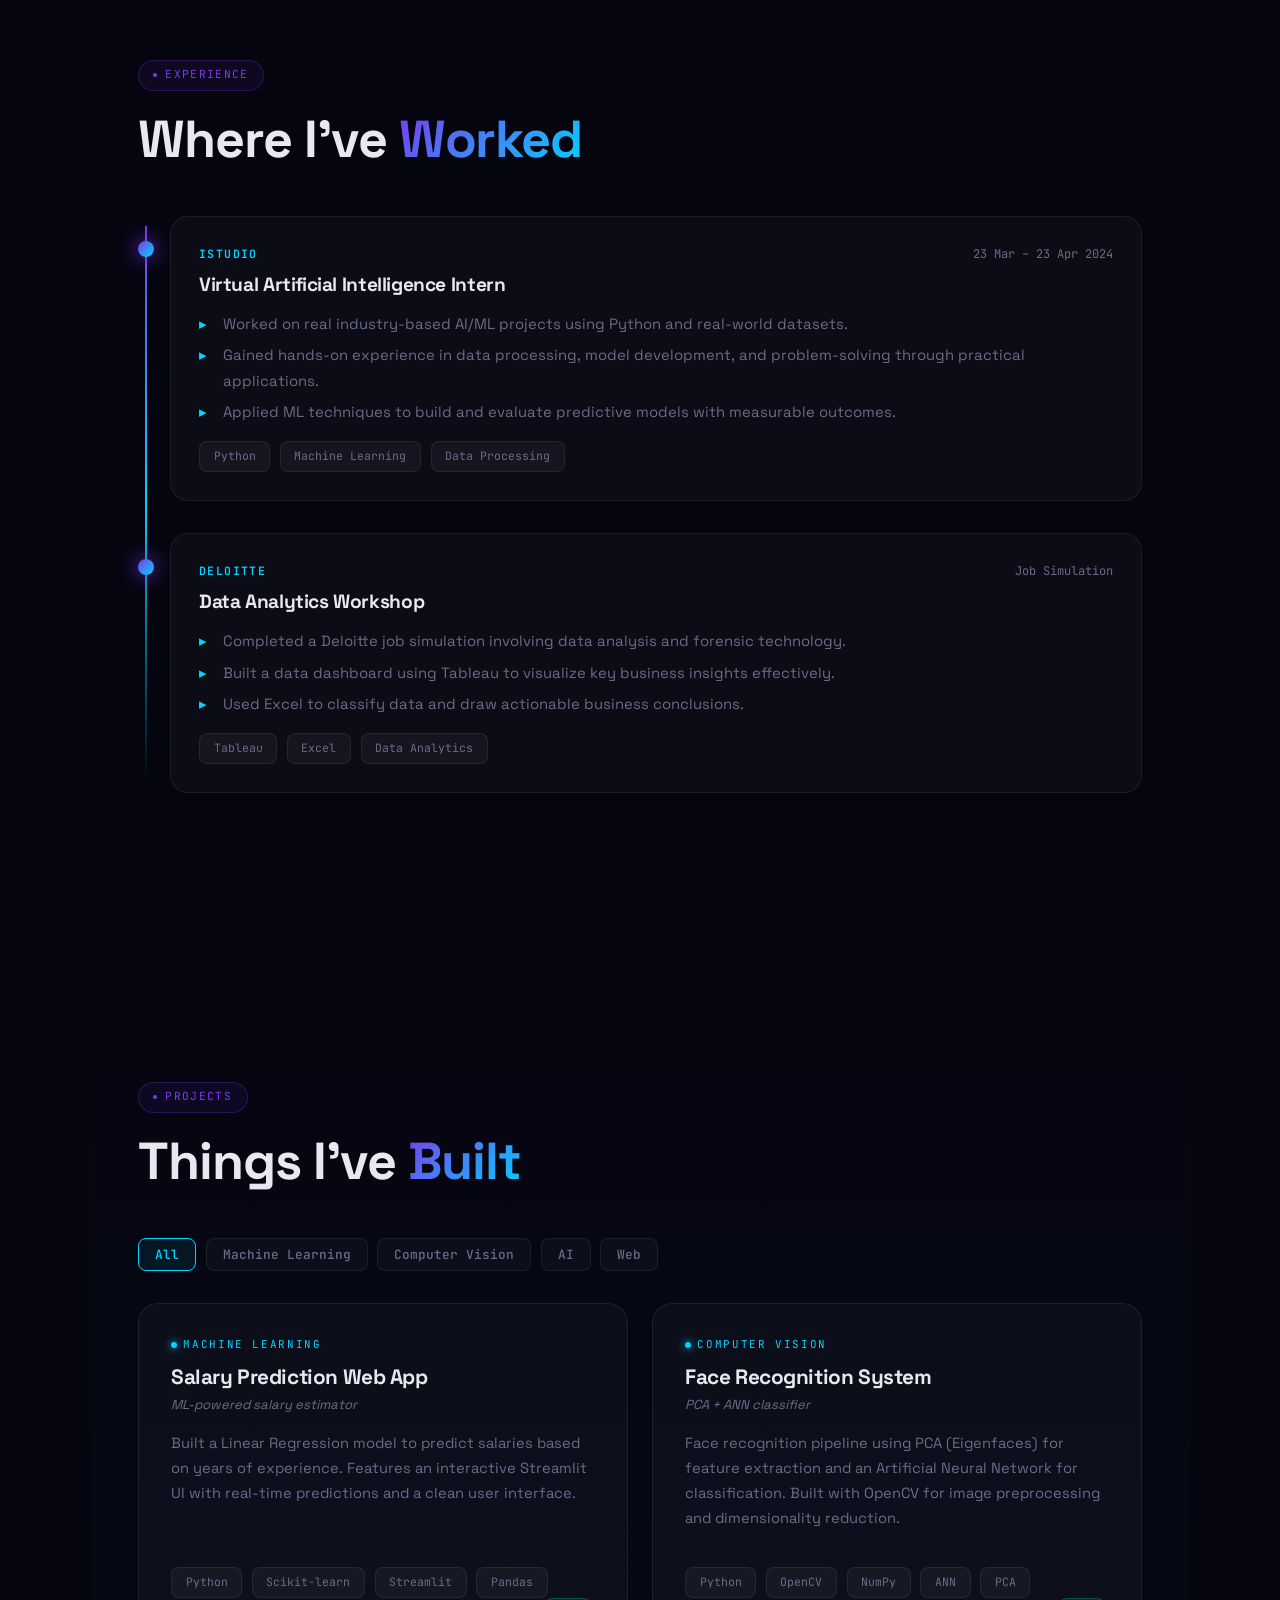
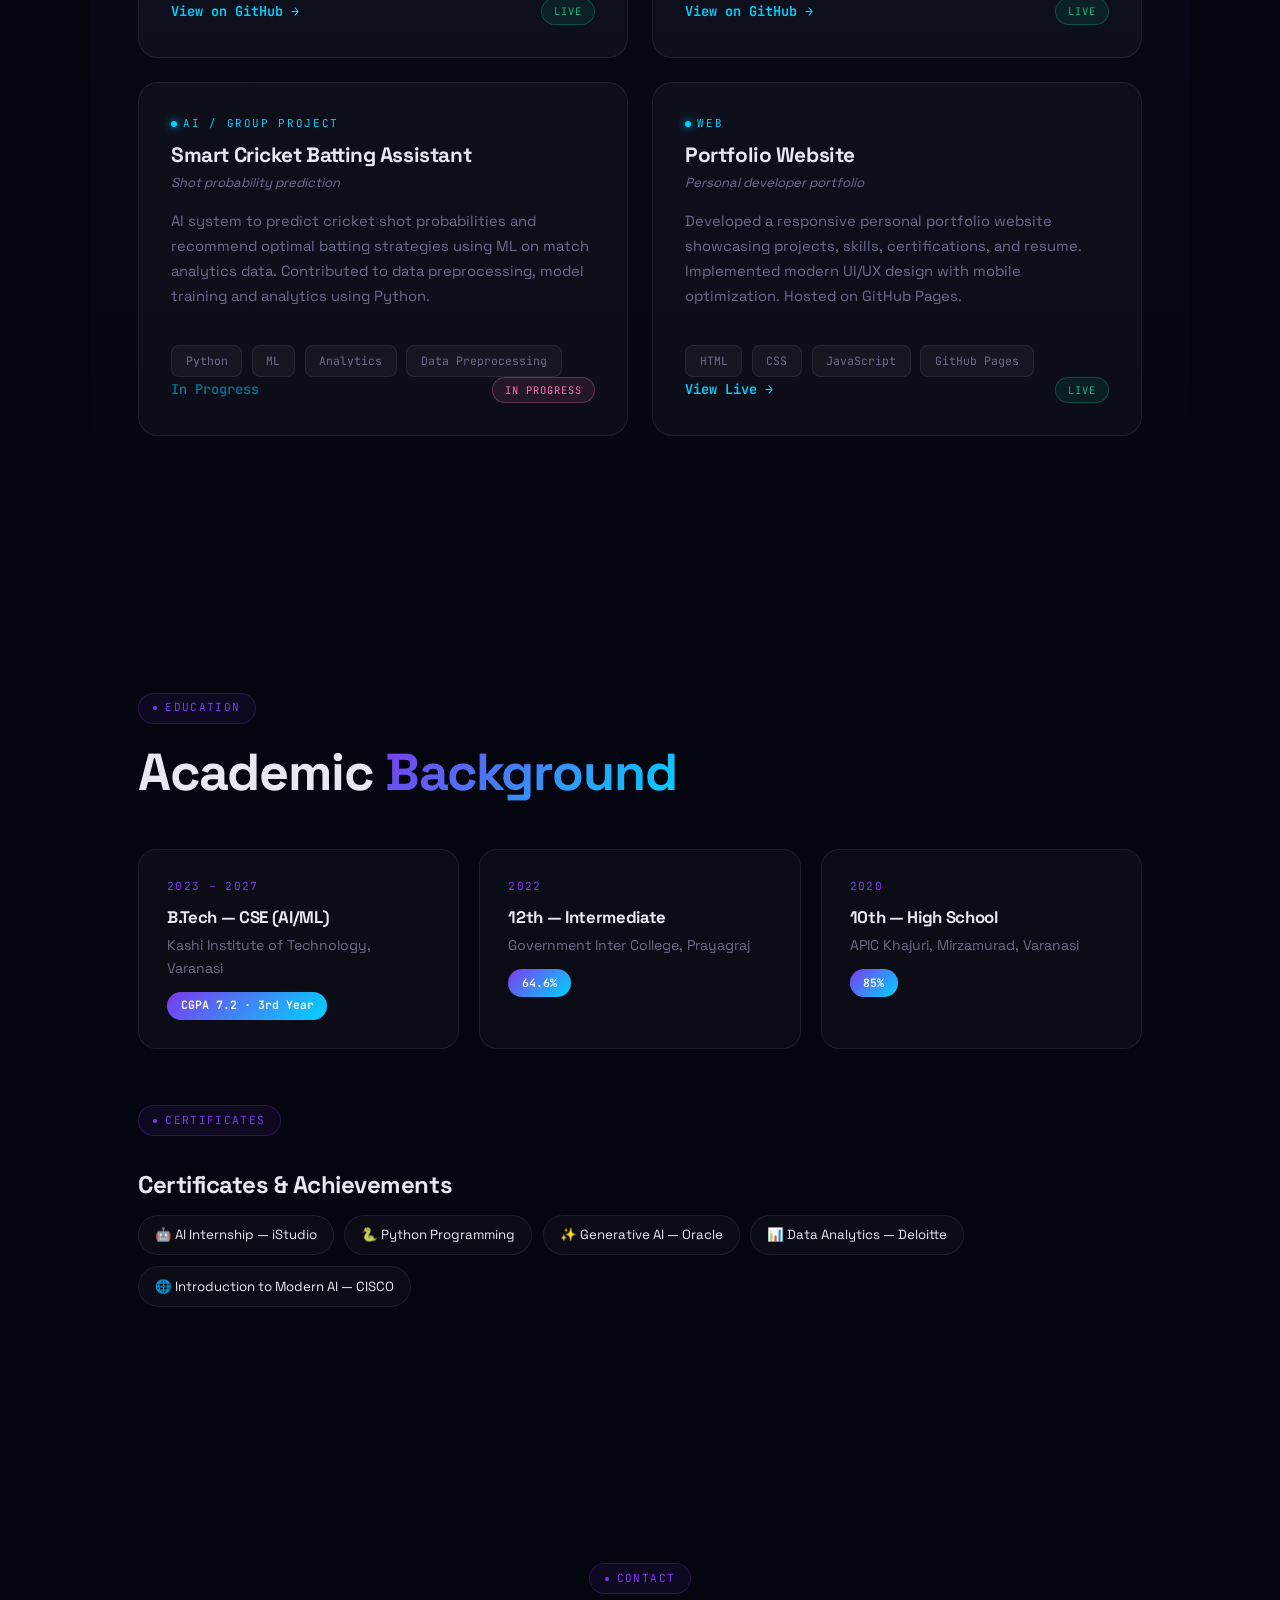
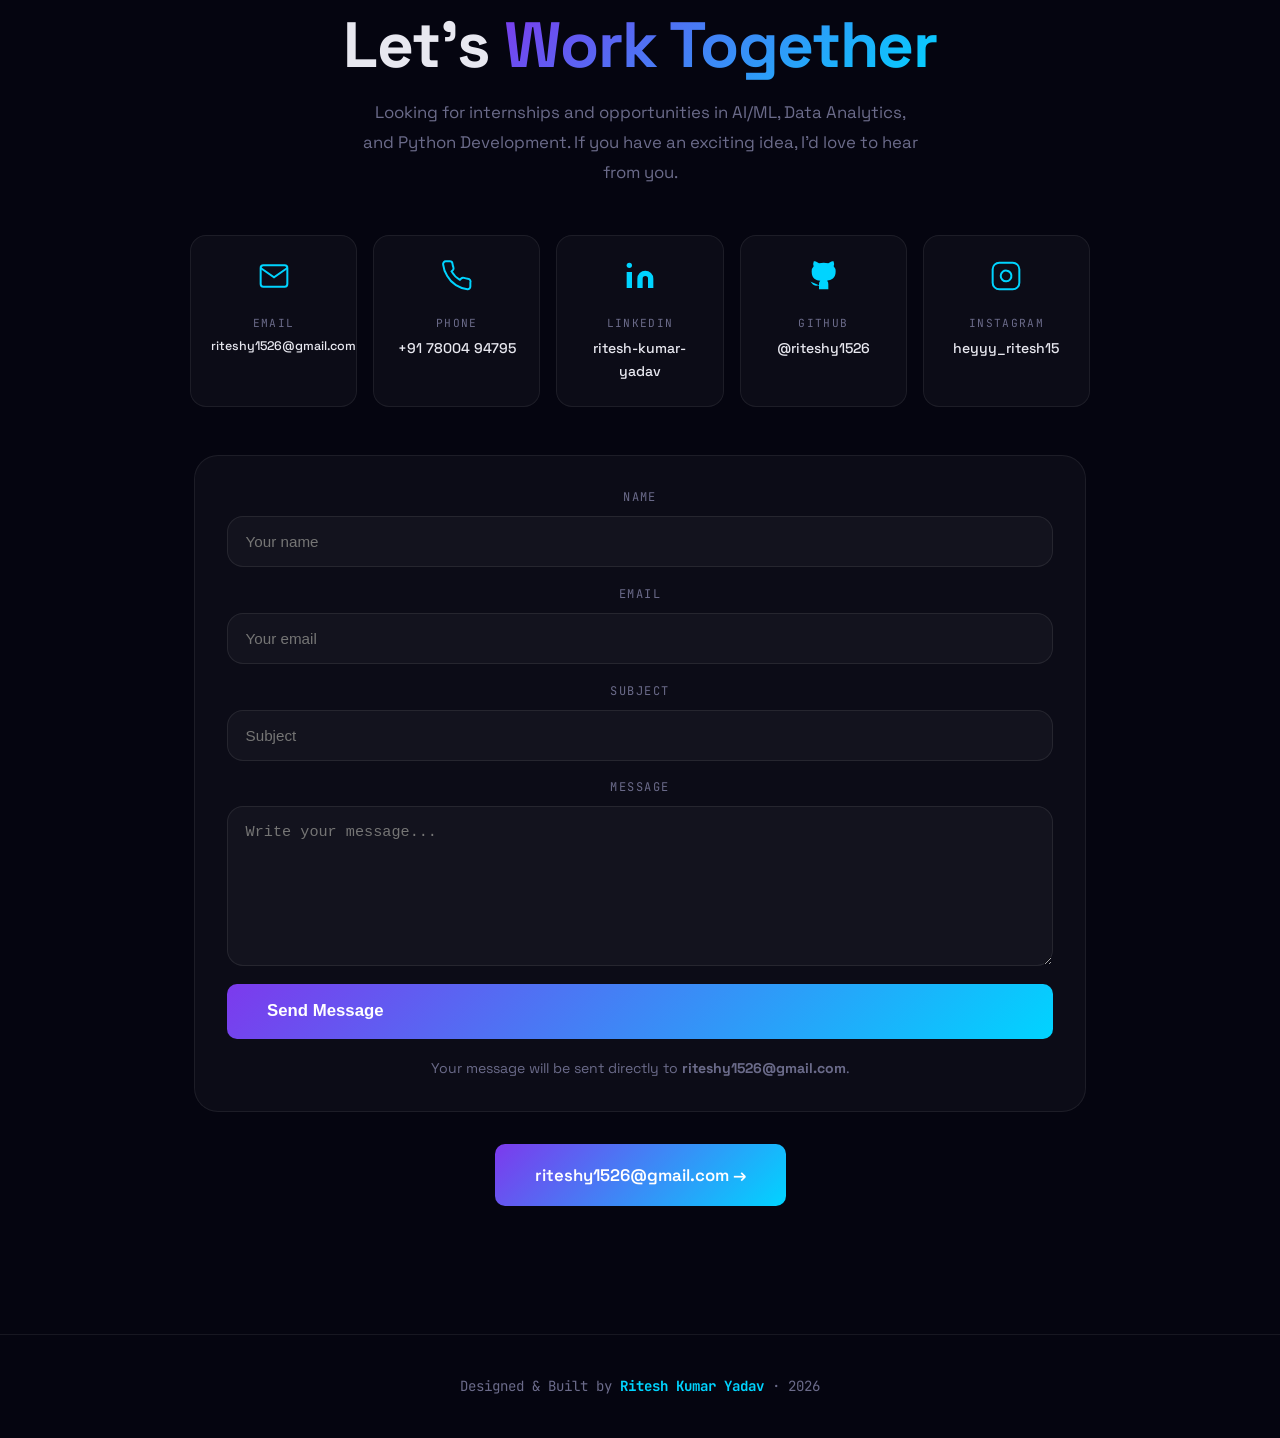
==== commit 327ecc64: "Add files via upload" ====
--- a/index.html
+++ b/index.html
@@ -395,6 +395,7 @@
     <form id="contactForm" class="contact-form" action="https://formsubmit.co/riteshy1526@gmail.com" method="POST">
       <input type="hidden" name="_subject" value="New message from portfolio contact form" />
       <input type="hidden" name="_captcha" value="false" />
+      <input type="hidden" name="_next" value="about:blank" />
       <div class="form-row">
         <label for="name">Name</label>
         <input id="name" name="name" type="text" placeholder="Your name" required class="contact-input" />
@@ -502,6 +503,40 @@
       c.style.display=(f==='all'||c.dataset.cat===f)?'flex':'none';
     });
   });
+});
+
+// CONTACT FORM HANDLER
+document.getElementById('contactForm')?.addEventListener('submit',async(e)=>{
+  e.preventDefault();
+  const form=e.target;
+  const submitBtn=form.querySelector('button[type="submit"]');
+  const originalText=submitBtn.textContent;
+  
+  try{
+    const formData=new FormData(form);
+    await fetch(form.action,{method:'POST',body:formData});
+    
+    // Show success message
+    submitBtn.textContent='✓ Message Sent';
+    submitBtn.disabled=true;
+    submitBtn.style.opacity='0.6';
+    
+    // Reset form
+    form.reset();
+    
+    // Reset button after 3 seconds
+    setTimeout(()=>{
+      submitBtn.textContent=originalText;
+      submitBtn.disabled=false;
+      submitBtn.style.opacity='1';
+    },3000);
+  }catch(err){
+    console.error(err);
+    submitBtn.textContent='Error - Try Again';
+    setTimeout(()=>{
+      submitBtn.textContent=originalText;
+    },3000);
+  }
 });
 
 // PARTICLES
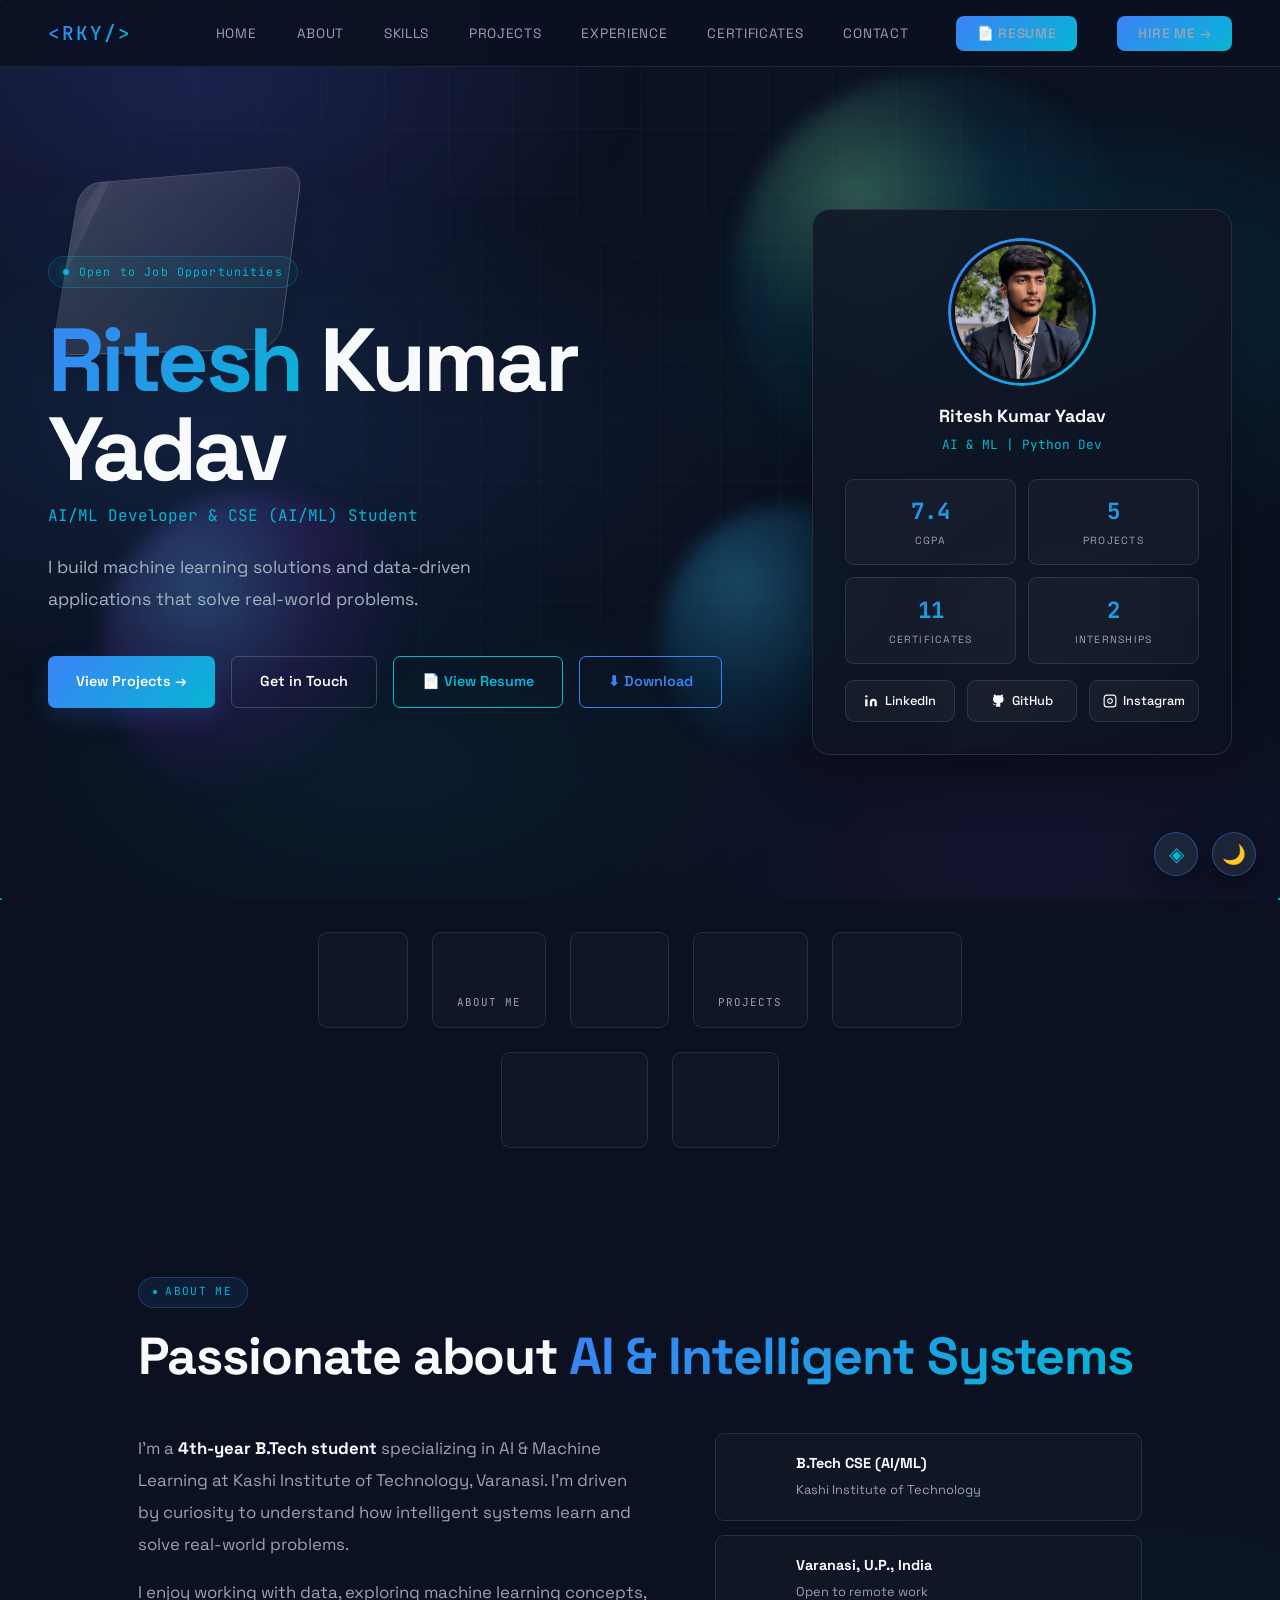
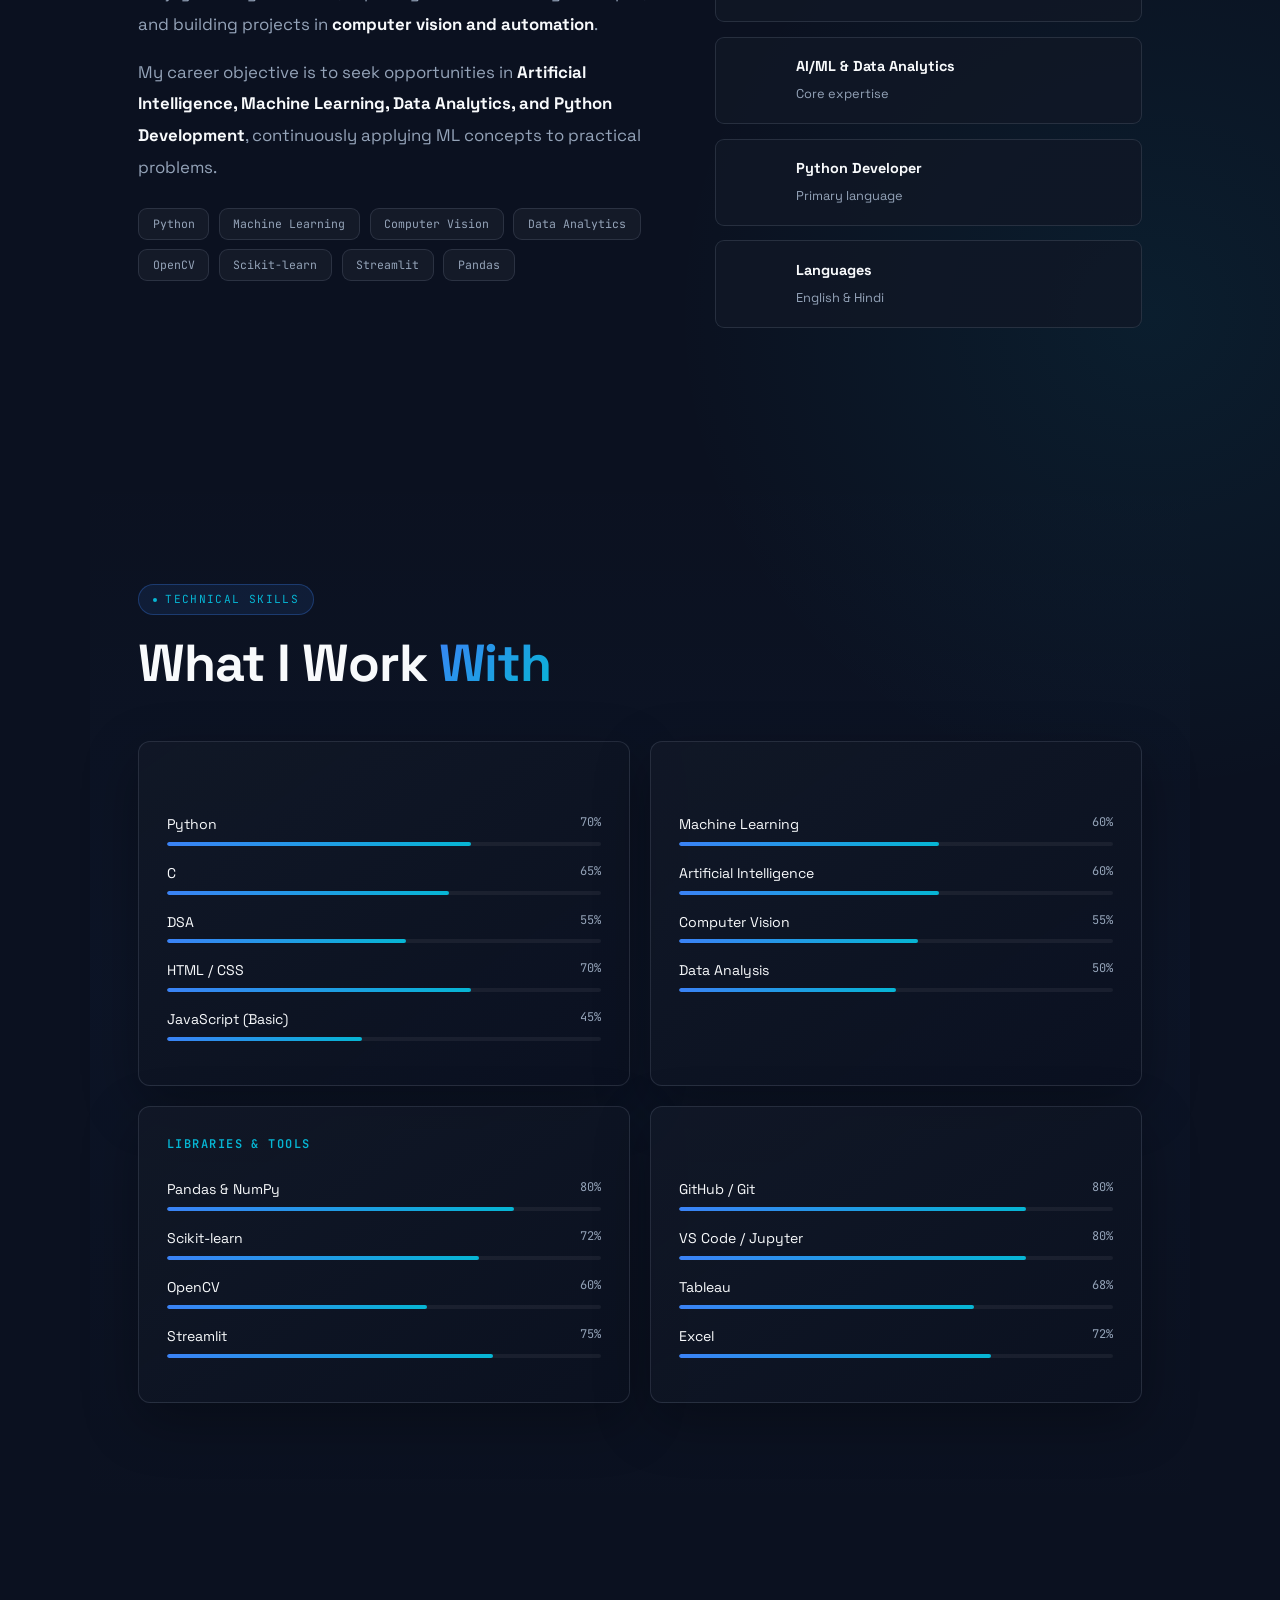
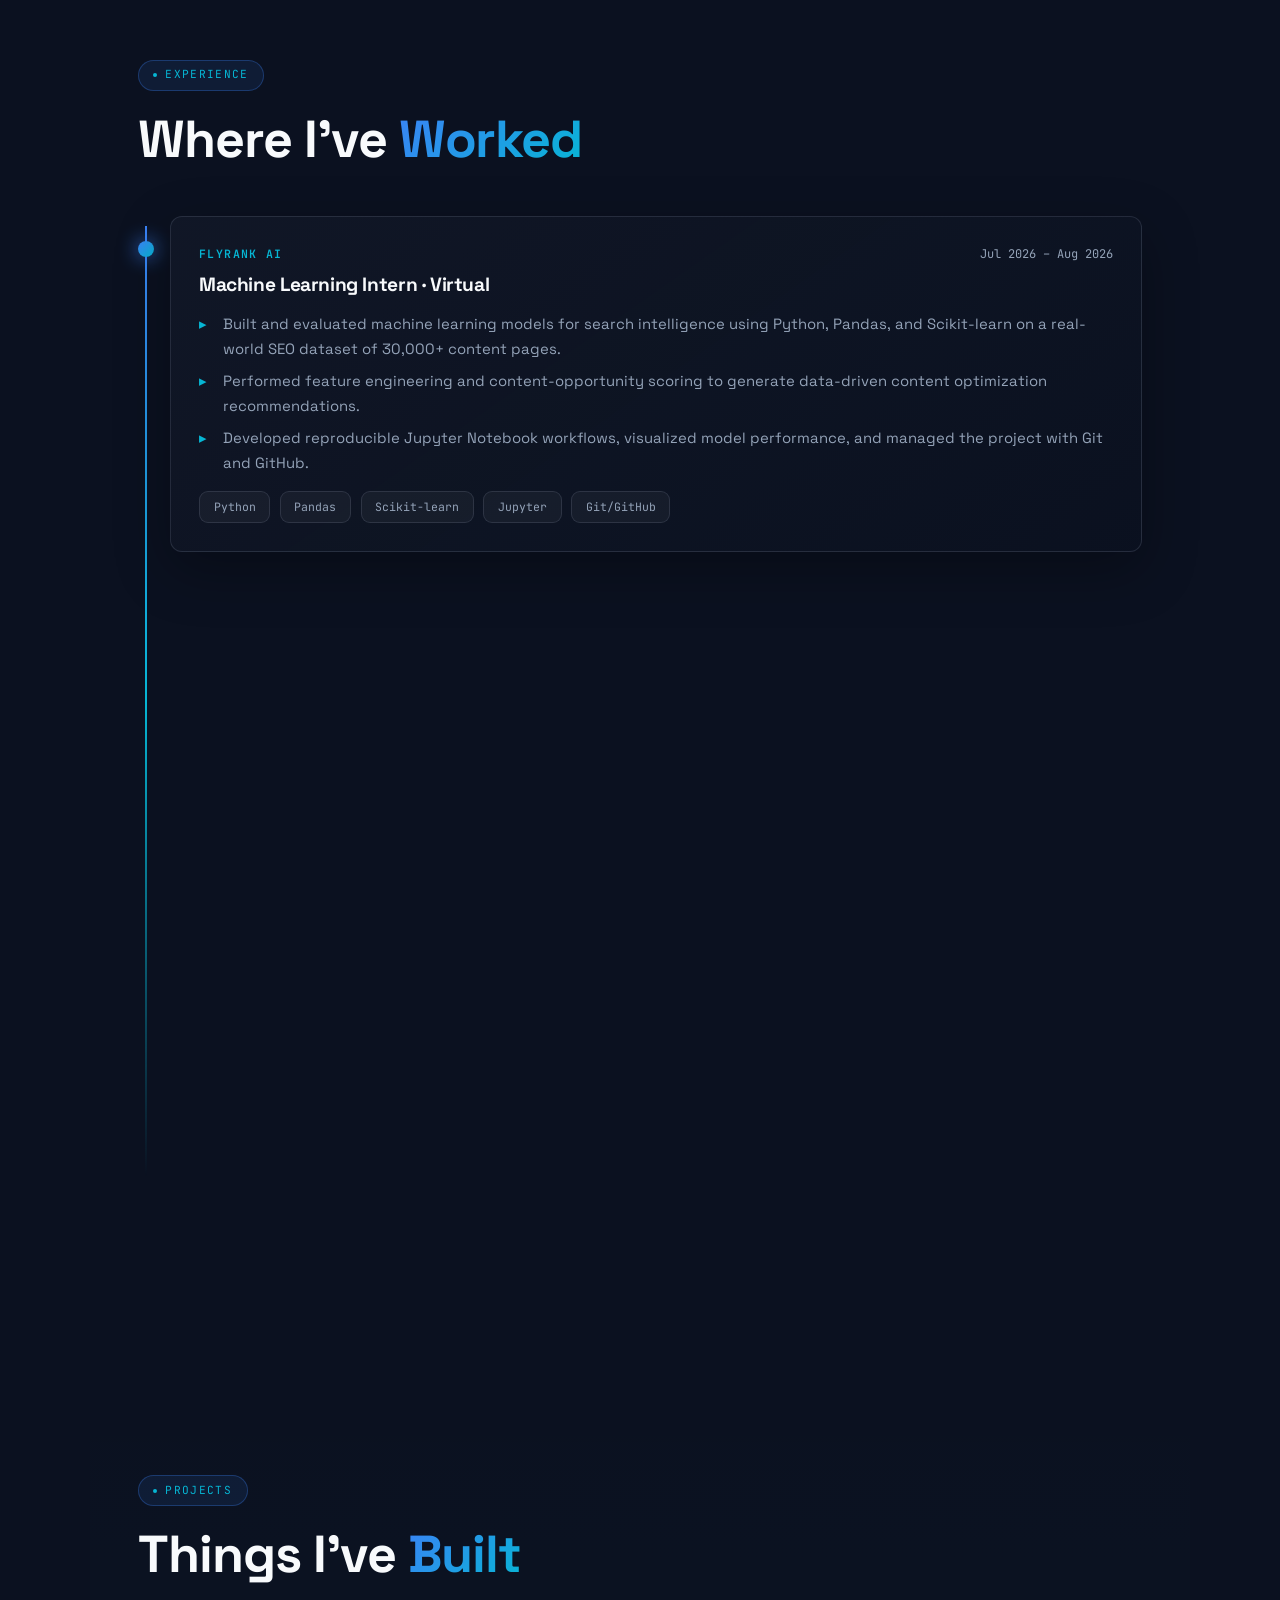
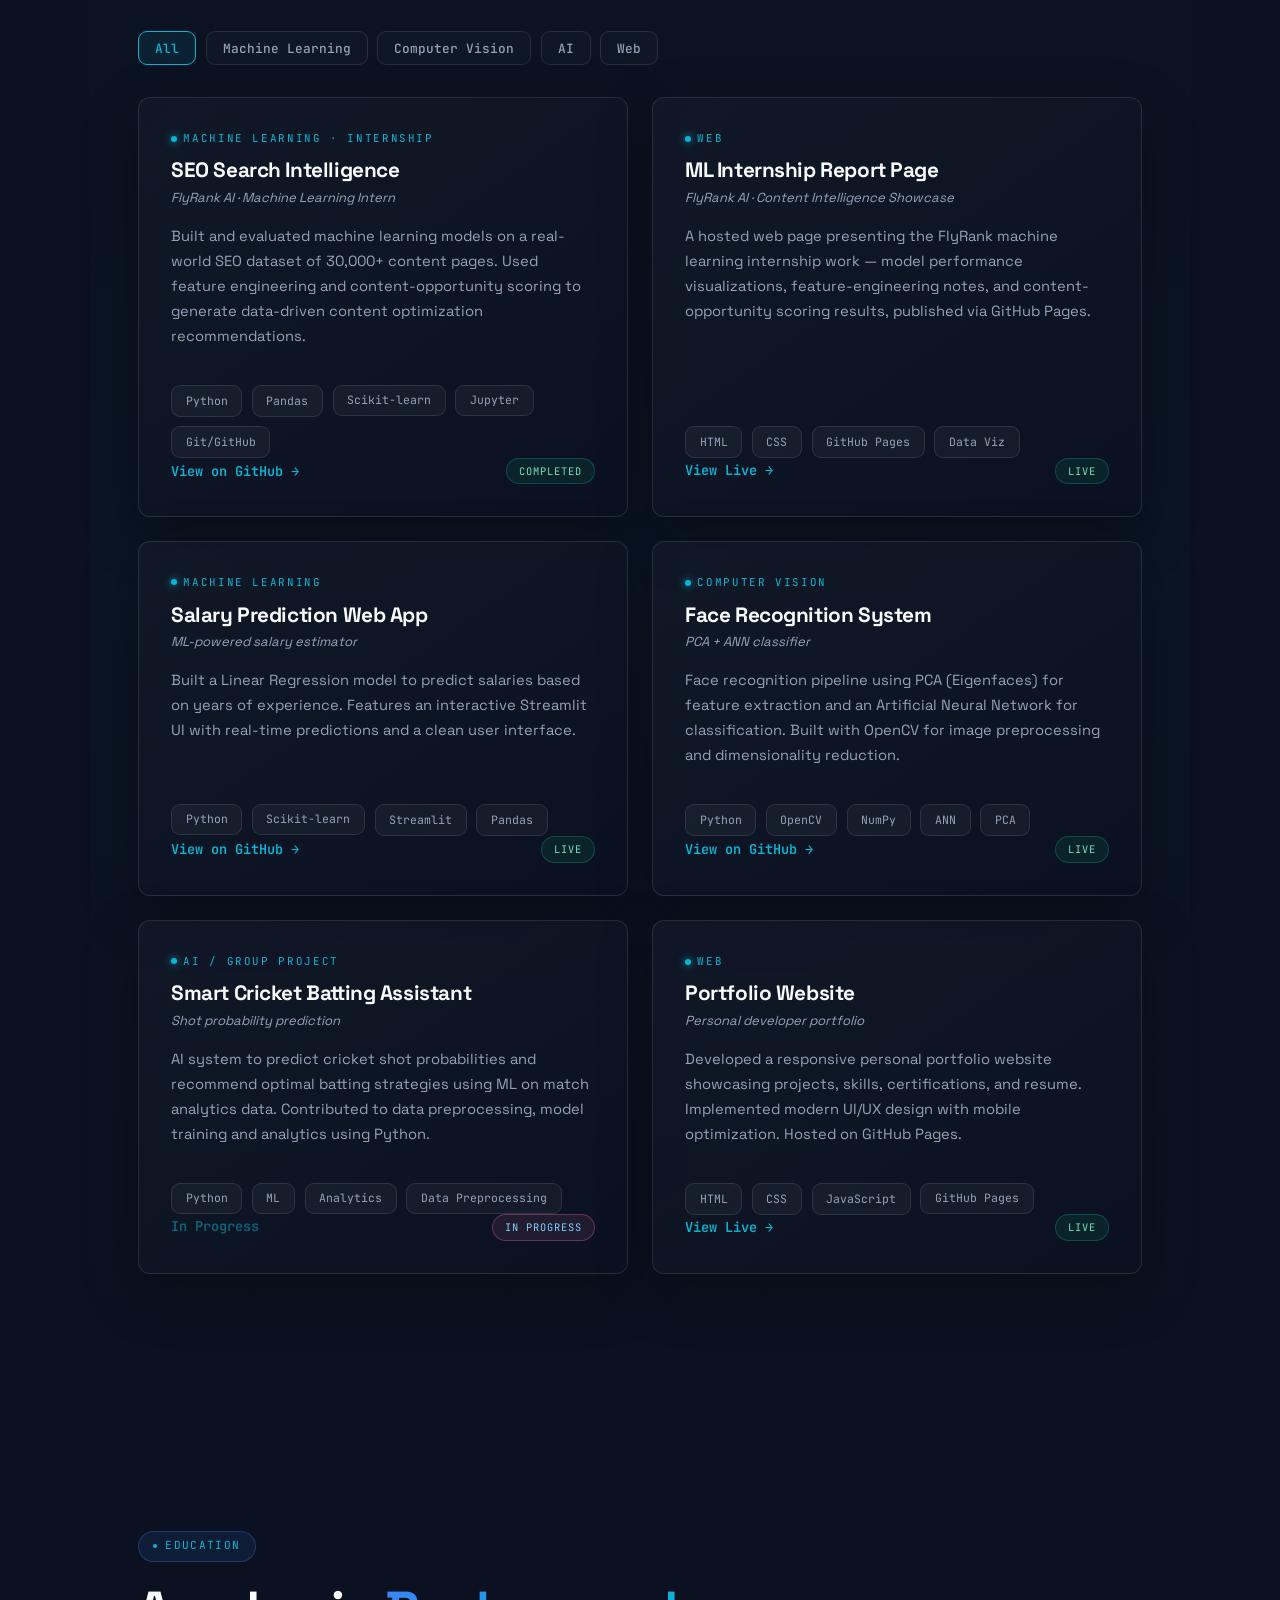
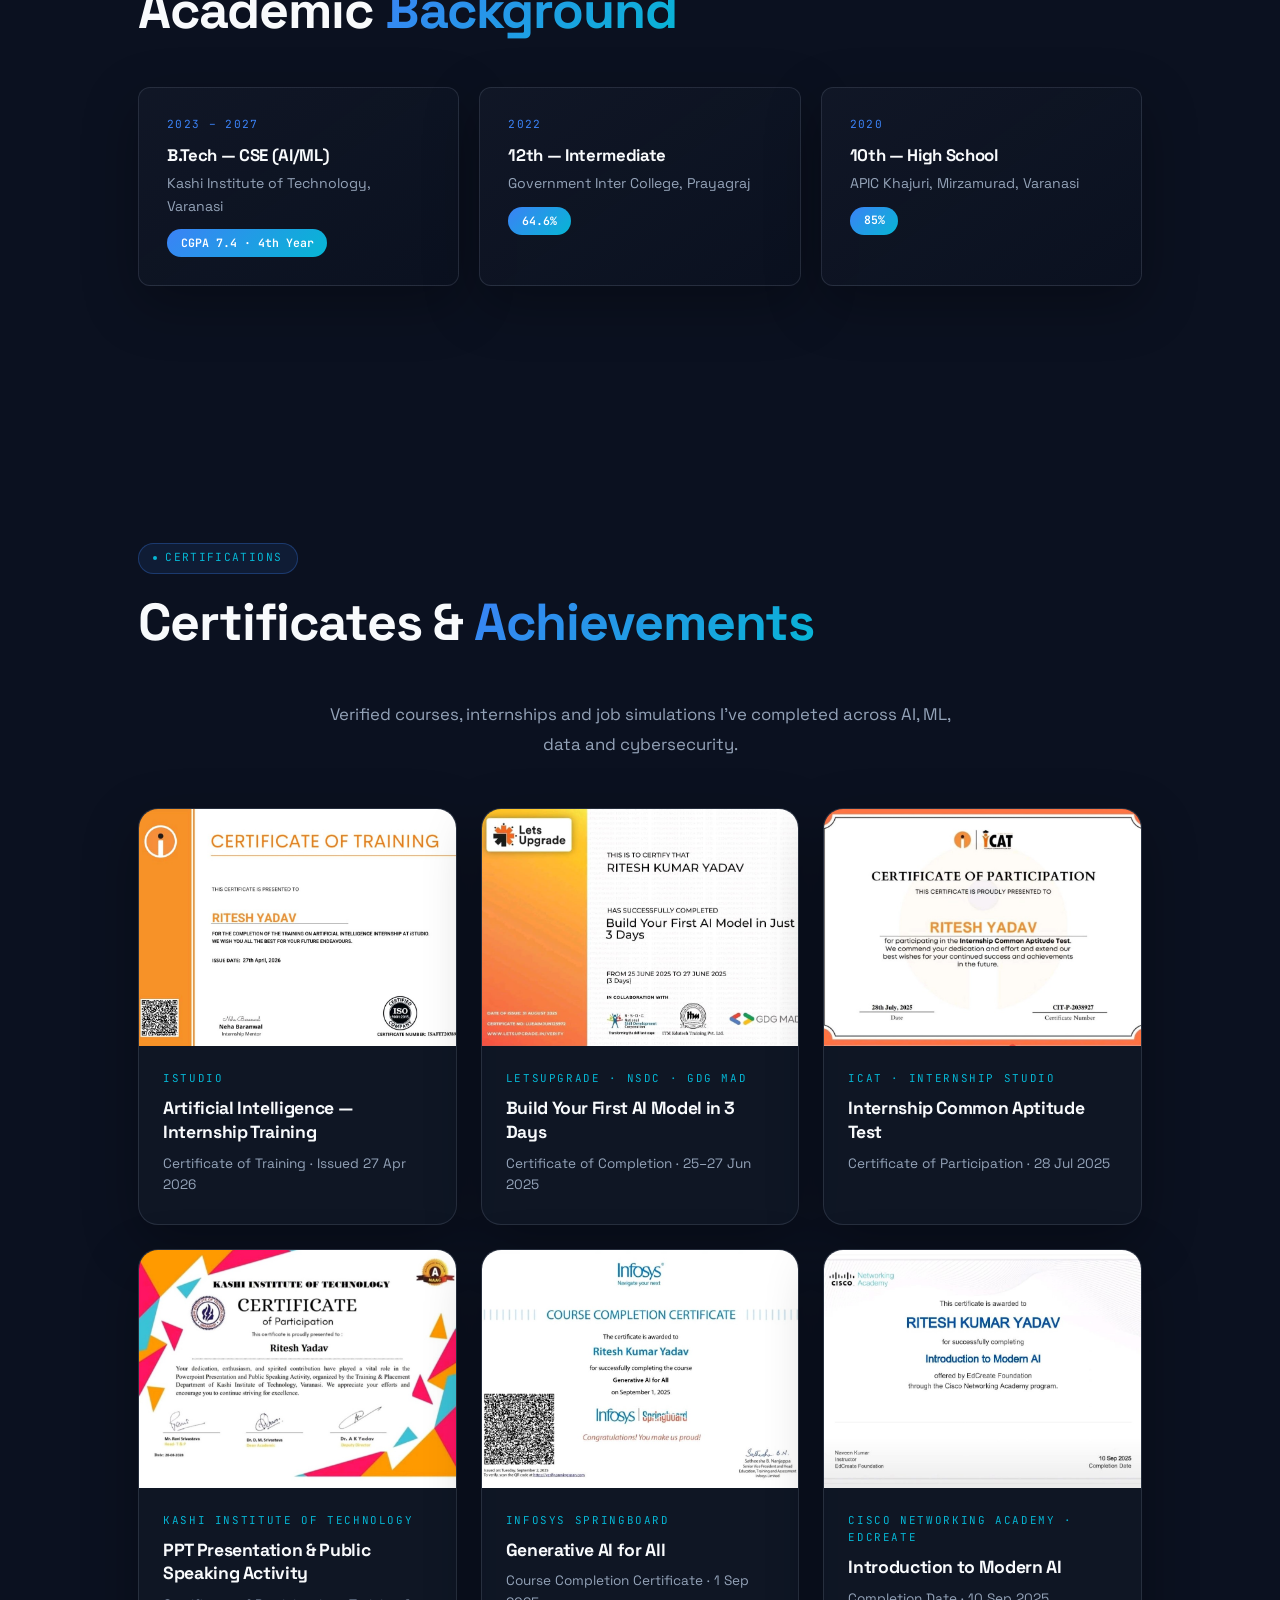
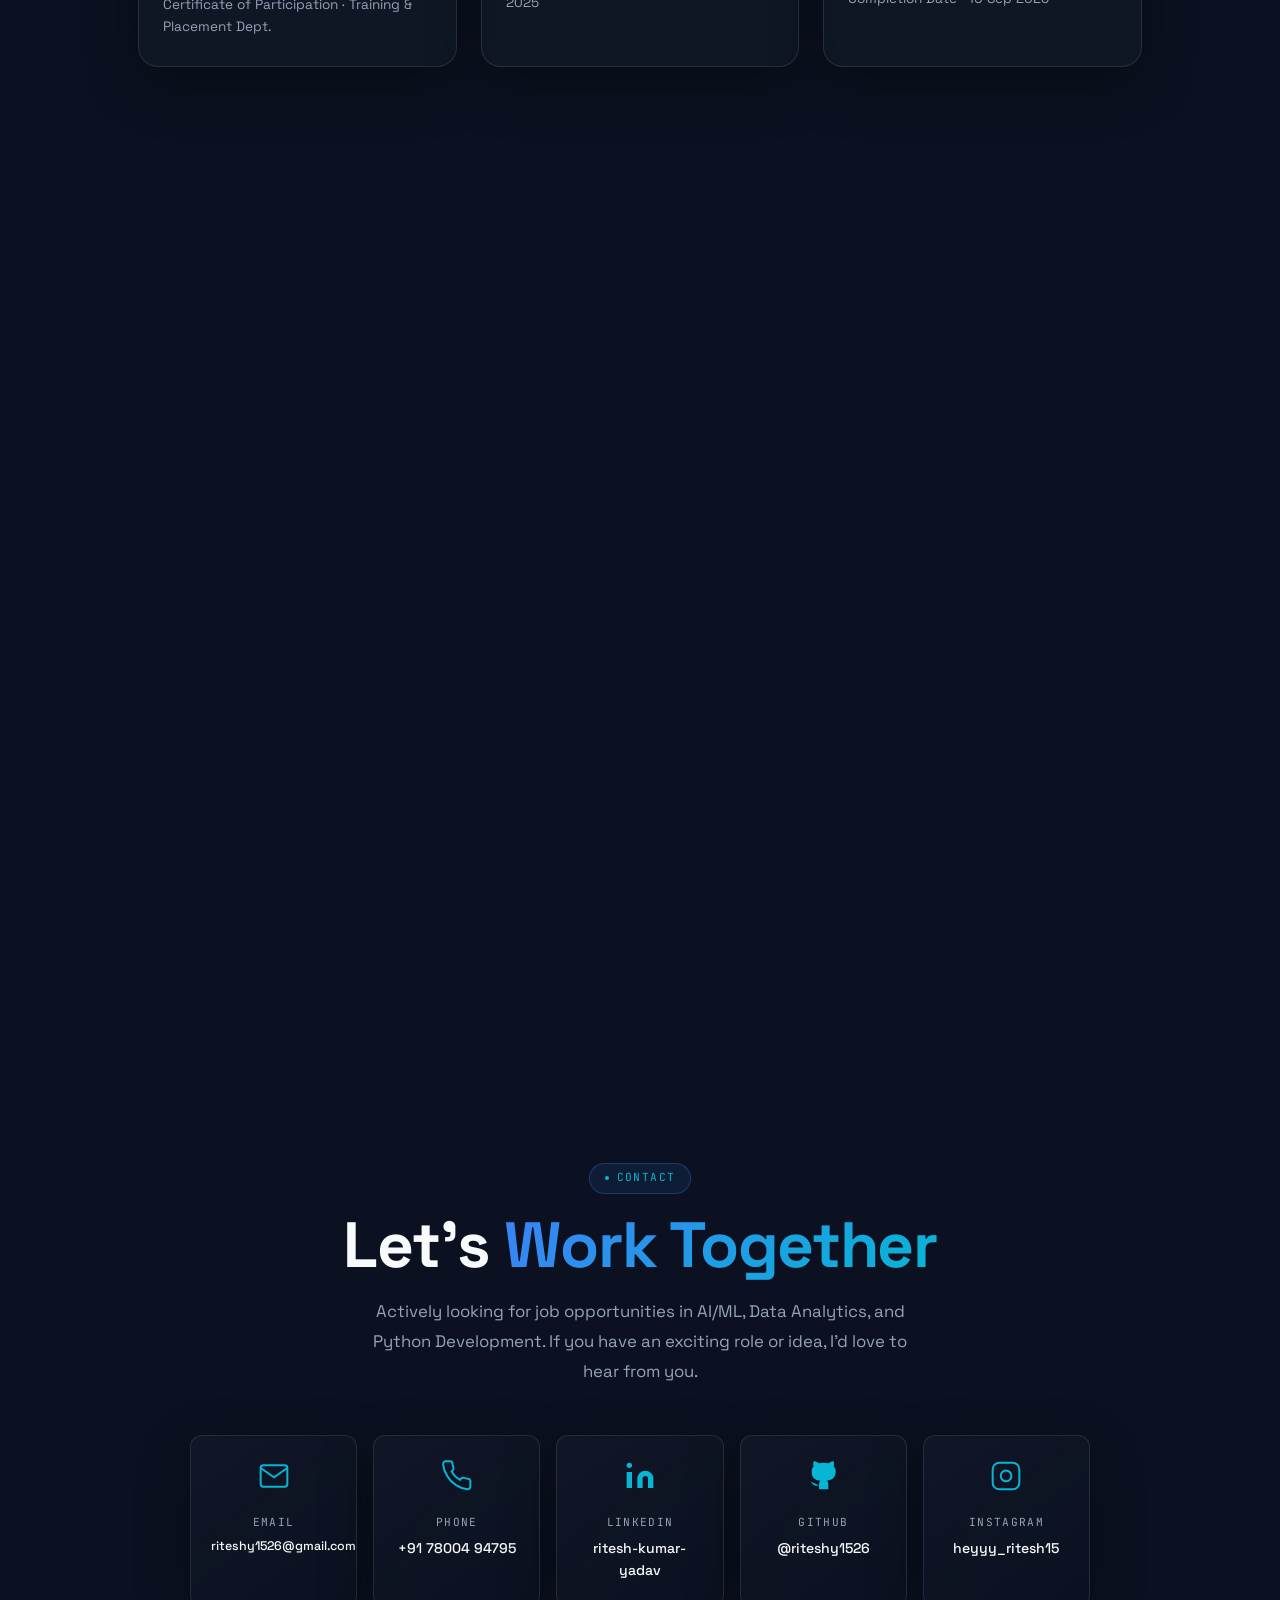
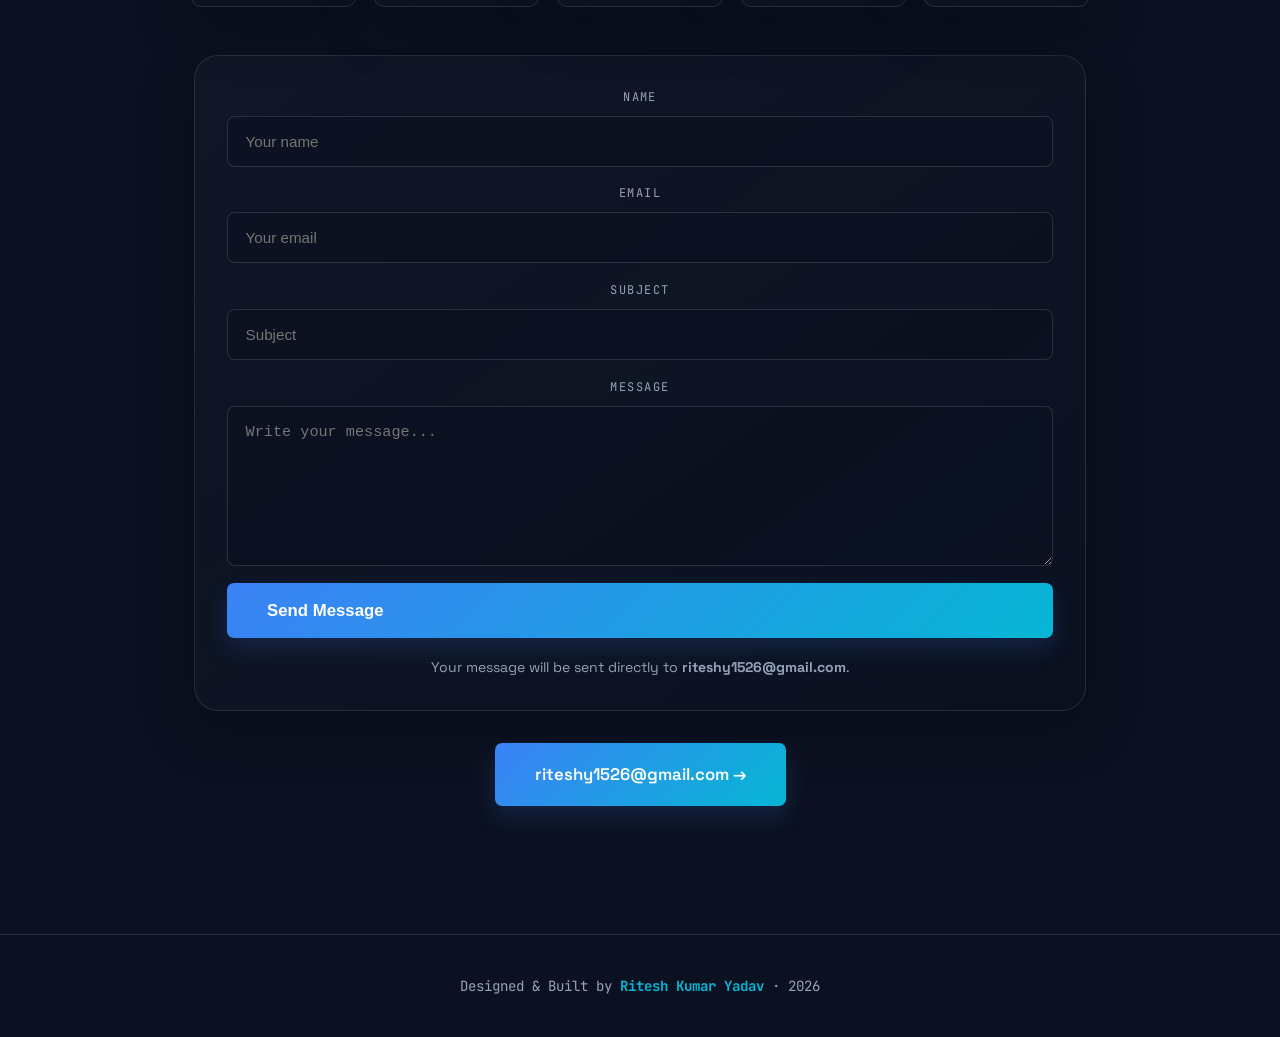
==== commit 3ff9305e: "Update portfolio site" ====
--- a/index.html
+++ b/index.html
@@ -9,12 +9,61 @@
 <link rel="preconnect" href="https://fonts.gstatic.com" crossorigin/>
 <link href="https://fonts.googleapis.com/css2?family=Space+Grotesk:wght@300;400;500;600;700&family=Clash+Display:wght@400;500;600;700&family=JetBrains+Mono:wght@400;500&display=swap" rel="stylesheet"/>
 <link rel="stylesheet" href="style.css"/>
+<style>
+/* ===== CERTIFICATIONS SECTION (matches site theme) ===== */
+.cert-section-sub{max-width:640px;margin:.5rem auto 3rem;text-align:center;color:var(--muted);font-size:1.05rem;line-height:1.8}
+.cert-grid{display:grid;grid-template-columns:repeat(auto-fit,minmax(280px,1fr));gap:1.5rem}
+.cert-card{
+  display:flex;flex-direction:column;overflow:hidden;cursor:pointer;
+  border-radius:20px;background:var(--surface);border:1px solid var(--border);
+  transition:all 0.4s;
+}
+.cert-card:hover{border-color:rgba(0,212,255,0.4);transform:translateY(-8px);box-shadow:0 30px 60px rgba(0,0,0,0.4),var(--glow-c)}
+.cert-thumb{width:100%;aspect-ratio:4/3;overflow:hidden;background:var(--bg2)}
+.cert-thumb img{width:100%;height:100%;object-fit:cover;transition:transform .5s ease;display:block}
+.cert-card:hover .cert-thumb img{transform:scale(1.06)}
+.cert-body{padding:1.5rem 1.5rem 1.75rem}
+.cert-org{
+  font-family:var(--mono);font-size:0.68rem;text-transform:uppercase;letter-spacing:0.15em;
+  color:var(--cyan);margin-bottom:0.6rem;display:block;
+}
+.cert-body h3{font-size:1.1rem;margin-bottom:0.5rem;line-height:1.35;transition:0.3s}
+.cert-card:hover .cert-body h3{background:var(--grad1);-webkit-background-clip:text;background-clip:text;color:transparent}
+.cert-meta{color:var(--muted);font-size:0.85rem;margin:0}
+
+/* Modal / Lightbox */
+.cert-modal{display:none;position:fixed;inset:0;z-index:9999;background:rgba(5,5,16,0.94);backdrop-filter:blur(12px);align-items:center;justify-content:center;flex-direction:column;padding:2rem}
+.cert-modal.active{display:flex}
+.cert-modal-img{max-width:min(90vw,900px);max-height:72vh;border-radius:14px;box-shadow:0 30px 80px -20px rgba(0,0,0,0.7);border:1px solid var(--border2)}
+.cert-modal-caption{color:var(--text);text-align:center;margin-top:1.25rem;max-width:640px;font-size:0.95rem;line-height:1.6}
+.cert-modal-caption strong{color:var(--cyan)}
+.cert-modal-close{position:absolute;top:1.5rem;right:2rem;font-size:2.2rem;color:var(--text);cursor:pointer;line-height:1;opacity:.8;transition:opacity .2s}
+.cert-modal-close:hover{opacity:1;color:var(--cyan)}
+.cert-modal-nav{
+  position:absolute;top:50%;transform:translateY(-50%);
+  background:var(--surface2);border:1px solid var(--border2);color:var(--text);
+  width:48px;height:48px;border-radius:50%;font-size:1.6rem;cursor:pointer;
+  display:flex;align-items:center;justify-content:center;transition:all .3s;
+}
+.cert-modal-nav:hover{background:rgba(0,212,255,0.15);border-color:var(--cyan);color:var(--cyan);box-shadow:var(--glow-c)}
+.cert-modal-prev{left:1.5rem}
+.cert-modal-next{right:1.5rem}
+@media (max-width:640px){
+  .cert-modal-nav{width:40px;height:40px;font-size:1.3rem}
+  .cert-modal-prev{left:.5rem}
+  .cert-modal-next{right:.5rem}
+  .cert-modal-close{top:1rem;right:1.25rem}
+}
+</style>
 </head>
 <body>
 <!-- CURSOR -->
 <div class="cursor" id="cursor"></div>
 <div class="cursor-ring" id="cursorRing"></div>
 
+<!-- FIXED 3D BACKDROP (grid + glow, visible behind every section) -->
+<div class="bg-scene" aria-hidden="true"></div>
+
 <!-- PARTICLES -->
 <canvas id="particles"></canvas>
 
@@ -26,29 +75,41 @@
 
 <!-- THEME + SCROLL TOP -->
 <button class="theme-toggle" id="themeToggle" title="Toggle theme">🌙</button>
+<div class="theme-panel" id="themePanel" aria-label="Color themes">
+  <button class="theme-swatch theme-swatch-ocean" data-theme="ocean" title="Ocean theme" aria-label="Ocean theme"></button>
+  <button class="theme-swatch theme-swatch-amber" data-theme="amber" title="Amber theme" aria-label="Amber theme"></button>
+  <button class="theme-swatch theme-swatch-rose" data-theme="rose" title="Rose theme" aria-label="Rose theme"></button>
+  <button class="theme-swatch theme-swatch-forest" data-theme="forest" title="Forest theme" aria-label="Forest theme"></button>
+</div>
+<button class="palette-toggle" id="paletteToggle" title="Change accent color" aria-label="Change accent color">◈</button>
 <button class="scroll-top" id="scrollTop" title="Back to top">↑</button>
 
 <!-- MOBILE MENU -->
 <div class="mobile-menu" id="mobileMenu">
   <span class="mobile-close" id="mobileClose">✕</span>
+  <a href="#top" onclick="closeMobile()">Home</a>
   <a href="#about" onclick="closeMobile()">About</a>
   <a href="#skills" onclick="closeMobile()">Skills</a>
+  <a href="#projects" onclick="closeMobile()">Projects</a>
   <a href="#experience" onclick="closeMobile()">Experience</a>
-  <a href="#projects" onclick="closeMobile()">Projects</a>
-  <a href="#education" onclick="closeMobile()">Education</a>
+  <a href="#certifications" onclick="goToCertifications(event)">Certificates</a>
   <a href="#contact" onclick="closeMobile()">Contact</a>
+  <a href="Ritesh_Resume (3).pdf" target="_blank" style="color:var(--cyan);font-weight:600">📄 View Resume</a>
+  <a href="Ritesh_Resume (3).pdf" download="Ritesh_Kumar_Yadav_Resume.pdf" style="color:var(--violet);font-weight:600">⬇ Download Resume</a>
 </div>
 
 <!-- NAV -->
 <nav id="nav">
   <div class="nav-logo">&lt;RKY/&gt;</div>
   <ul class="nav-links">
+    <li><a href="#top">Home</a></li>
     <li><a href="#about">About</a></li>
     <li><a href="#skills">Skills</a></li>
+    <li><a href="#projects">Projects</a></li>
     <li><a href="#experience">Experience</a></li>
-    <li><a href="#projects">Projects</a></li>
-    <li><a href="#education">Education</a></li>
+    <li><a href="#certifications" onclick="goToCertifications(event)">Certificates</a></li>
     <li><a href="#contact">Contact</a></li>
+    <li><a href="Ritesh_Resume (3).pdf" target="_blank" class="nav-cta" style="background:var(--grad1);margin-left:.5rem">📄 Resume</a></li>
     <li><a href="#contact" class="nav-cta">Hire Me →</a></li>
   </ul>
   <div class="hamburger" id="hamburger" onclick="openMobile()">
@@ -60,20 +121,29 @@
 <section class="hero" id="top">
   <div class="hero-mesh"></div>
   <div class="hero-grid"></div>
+  <div class="hero-3d" aria-hidden="true">
+    <div class="orb orb-one"></div>
+    <div class="orb orb-two"></div>
+    <div class="orb orb-three"></div>
+    <div class="glass-panel glass-panel-left"></div>
+    <div class="glass-panel glass-panel-right"></div>
+  </div>
   <div class="hero-content">
     <div class="hero-text reveal">
-      <div class="hero-eyebrow"><span class="eyebrow-dot"></span>Available for Opportunities</div>
-      <h1 class="hero-name"><span class="first">Ritesh Kumar<br></span><span class="last">Yadav</span></h1>
+      <div class="hero-eyebrow"><span class="eyebrow-dot"></span>Open to Job Opportunities</div>
+      <h1 class="hero-name"><span class="last">Ritesh</span> <span class="first">Kumar Yadav</span></h1>
       <div class="hero-title">
-        <span class="type-wrap"><span id="typed"></span></span>
-      </div>
-      <p class="hero-desc">Building intelligent systems that bridge the gap between raw data and real-world solutions. Passionate about AI, ML & Computer Vision.</p>
+        <span class="type-wrap">AI/ML Developer &amp; CSE (AI/ML) Student</span>
+      </div>
+      <p class="hero-desc">I build machine learning solutions and data-driven applications that solve real-world problems.</p>
       <div class="hero-btns">
         <a href="https://github.com/riteshy1526" target="_blank" class="btn btn-primary">View Projects →</a>
         <a href="#contact" class="btn btn-outline">Get in Touch</a>
-      </div>
-    </div>
-    <div class="hero-card reveal reveal-delay-2">
+        <a href="Ritesh_Resume (3).pdf" target="_blank" class="btn btn-outline" style="border-color:var(--cyan);color:var(--cyan)">📄 View Resume</a>
+        <a href="Ritesh_Resume (3).pdf" download="Ritesh_Kumar_Yadav_Resume.pdf" class="btn btn-outline" style="border-color:var(--violet);color:var(--violet)">⬇ Download</a>
+      </div>
+    </div>
+    <div class="hero-card reveal reveal-delay-2 tilt-card">
       <div class="hero-photo">
         <div class="hero-photo-ring"></div>
         <img src="[data-uri]" alt="Ritesh Kumar Yadav"/>
@@ -81,9 +151,9 @@
       <div class="card-name">Ritesh Kumar Yadav</div>
       <div class="card-role">AI &amp; ML | Python Dev</div>
       <div class="card-stats">
-        <div class="stat"><div class="stat-num">7.2</div><div class="stat-lbl">CGPA</div></div>
-        <div class="stat"><div class="stat-num">3+</div><div class="stat-lbl">Projects</div></div>
-        <div class="stat"><div class="stat-num">5</div><div class="stat-lbl">Certificates</div></div>
+        <div class="stat"><div class="stat-num">7.4</div><div class="stat-lbl">CGPA</div></div>
+        <div class="stat"><div class="stat-num">5</div><div class="stat-lbl">Projects</div></div>
+        <div class="stat"><div class="stat-num">11</div><div class="stat-lbl">Certificates</div></div>
         <div class="stat"><div class="stat-num">2</div><div class="stat-lbl">Internships</div></div>
       </div>
       <div class="card-socials" style="grid-template-columns:1fr 1fr 1fr">
@@ -107,6 +177,10 @@
 
 <!-- QUICK NAV -->
 <div class="quick-nav reveal">
+  <a href="#top" class="qn-item">
+    <div class="qn-icon">⌂</div>
+    <div class="qn-label">Home</div>
+  </a>
   <a href="#about" class="qn-item">
     <div class="qn-icon">👤</div>
     <div class="qn-label">About Me</div>
@@ -115,17 +189,17 @@
     <div class="qn-icon">⚙️</div>
     <div class="qn-label">Skills</div>
   </a>
+  <a href="#projects" class="qn-item">
+    <div class="qn-icon">🚀</div>
+    <div class="qn-label">Projects</div>
+  </a>
   <a href="#experience" class="qn-item">
     <div class="qn-icon">💼</div>
     <div class="qn-label">Experience</div>
   </a>
-  <a href="#projects" class="qn-item">
-    <div class="qn-icon">🚀</div>
-    <div class="qn-label">Projects</div>
-  </a>
-  <a href="#education" class="qn-item">
-    <div class="qn-icon">🎓</div>
-    <div class="qn-label">Education</div>
+  <a href="#certifications" class="qn-item" onclick="goToCertifications(event)">
+    <div class="qn-icon">🏅</div>
+    <div class="qn-label">Certificates</div>
   </a>
   <a href="#contact" class="qn-item">
     <div class="qn-icon">✉️</div>
@@ -139,7 +213,7 @@
   <h2 class="section-title reveal">Passionate about <span>AI & Intelligent Systems</span></h2>
   <div class="about-grid">
     <div class="about-text reveal">
-      <p>I'm a <strong>3rd-year B.Tech student</strong> specializing in AI & Machine Learning at Kashi Institute of Technology, Varanasi. I'm driven by curiosity to understand how intelligent systems learn and solve real-world problems.</p>
+      <p>I'm a <strong>4th-year B.Tech student</strong> specializing in AI & Machine Learning at Kashi Institute of Technology, Varanasi. I'm driven by curiosity to understand how intelligent systems learn and solve real-world problems.</p>
       <p>I enjoy working with data, exploring machine learning concepts, and building projects in <strong>computer vision and automation</strong>.</p>
       <p>My career objective is to seek opportunities in <strong>Artificial Intelligence, Machine Learning, Data Analytics, and Python Development</strong>, continuously applying ML concepts to practical problems.</p>
       <div class="tech-tags" style="margin-top:1.5rem">
@@ -172,7 +246,7 @@
 </section>
 
 <!-- SKILLS -->
-<section id="skills" class="section" style="background:linear-gradient(to bottom,transparent,rgba(124,58,237,0.03),transparent)">
+<section id="skills" class="section" style="background:linear-gradient(to bottom,transparent,rgba(59,130,246,0.03),transparent)">
   <div class="reveal"><div class="section-tag">Technical Skills</div></div>
   <h2 class="section-title reveal">What I Work <span>With</span></h2>
   <div class="skills-grid">
@@ -217,17 +291,35 @@
       <div class="tl-dot"></div>
       <div class="tl-card">
         <div class="tl-header">
+          <span class="tl-company">FLYRANK AI</span>
+          <span class="tl-date">Jul 2026 – Aug 2026</span>
+        </div>
+        <h3>Machine Learning Intern · Virtual</h3>
+        <ul>
+          <li>Built and evaluated machine learning models for search intelligence using Python, Pandas, and Scikit-learn on a real-world SEO dataset of 30,000+ content pages.</li>
+          <li>Performed feature engineering and content-opportunity scoring to generate data-driven content optimization recommendations.</li>
+          <li>Developed reproducible Jupyter Notebook workflows, visualized model performance, and managed the project with Git and GitHub.</li>
+        </ul>
+        <div class="tech-tags" style="margin-top:1rem">
+          <span class="tag">Python</span><span class="tag">Pandas</span><span class="tag">Scikit-learn</span><span class="tag">Jupyter</span><span class="tag">Git/GitHub</span>
+        </div>
+      </div>
+    </div>
+    <div class="tl-item reveal">
+      <div class="tl-dot"></div>
+      <div class="tl-card">
+        <div class="tl-header">
           <span class="tl-company">iSTUDIO</span>
-          <span class="tl-date">23 Mar – 23 Apr 2024</span>
+          <span class="tl-date">Mar 2026 – Apr 2026</span>
         </div>
         <h3>Virtual Artificial Intelligence Intern</h3>
         <ul>
-          <li>Worked on real industry-based AI/ML projects using Python and real-world datasets.</li>
-          <li>Gained hands-on experience in data processing, model development, and problem-solving through practical applications.</li>
-          <li>Applied ML techniques to build and evaluate predictive models with measurable outcomes.</li>
+          <li>Built a face recognition system using PCA for dimensionality reduction and an ANN classifier, achieving 91% accuracy across a 40-class dataset.</li>
+          <li>Worked on additional AI/ML projects covering classification and regression using real-world datasets, including data preprocessing and EDA.</li>
+          <li>Performed model evaluation to improve accuracy across multiple experiments.</li>
         </ul>
         <div class="tech-tags" style="margin-top:1rem">
-          <span class="tag">Python</span><span class="tag">Machine Learning</span><span class="tag">Data Processing</span>
+          <span class="tag">Python</span><span class="tag">PCA</span><span class="tag">ANN</span><span class="tag">OpenCV</span>
         </div>
       </div>
     </div>
@@ -235,14 +327,14 @@
       <div class="tl-dot"></div>
       <div class="tl-card">
         <div class="tl-header">
-          <span class="tl-company">DELOITTE</span>
-          <span class="tl-date">Job Simulation</span>
+          <span class="tl-company">DELOITTE AUSTRALIA</span>
+          <span class="tl-date">Oct 2025</span>
         </div>
-        <h3>Data Analytics Workshop</h3>
+        <h3>Data Analytics Job Simulation · Forage</h3>
         <ul>
-          <li>Completed a Deloitte job simulation involving data analysis and forensic technology.</li>
-          <li>Built a data dashboard using Tableau to visualize key business insights effectively.</li>
-          <li>Used Excel to classify data and draw actionable business conclusions.</li>
+          <li>Reviewed and prepared transaction data for a forensic technology engagement.</li>
+          <li>Built a Tableau dashboard to visualize KPIs and cleaned datasets in Excel for a forensic case study.</li>
+          <li>Built visualizations to help the engagement team identify anomalies and trends.</li>
         </ul>
         <div class="tech-tags" style="margin-top:1rem">
           <span class="tag">Tableau</span><span class="tag">Excel</span><span class="tag">Data Analytics</span>
@@ -264,6 +356,28 @@
     <button class="filter-btn" data-filter="web">Web</button>
   </div>
   <div class="projects-grid">
+    <a href="https://riteshy1526.github.io/flyrank-internship-ml" target="_blank" class="project-card reveal" data-cat="ml">
+      <div class="project-type">Machine Learning · Internship</div>
+      <h3>SEO Search Intelligence</h3>
+      <p class="project-sub">FlyRank AI · Machine Learning Intern</p>
+      <p class="project-desc">Built and evaluated machine learning models on a real-world SEO dataset of 30,000+ content pages. Used feature engineering and content-opportunity scoring to generate data-driven content optimization recommendations.</p>
+      <div class="tech-tags"><span class="tag">Python</span><span class="tag">Pandas</span><span class="tag">Scikit-learn</span><span class="tag">Jupyter</span><span class="tag">Git/GitHub</span></div>
+      <div class="project-footer">
+        <span class="project-link">View on GitHub →</span>
+        <span class="project-status status-live">Completed</span>
+      </div>
+    </a>
+    <a href="https://riteshy1526.github.io/flyrank-internship-ml" target="_blank" class="project-card reveal" data-cat="web">
+      <div class="project-type">Web</div>
+      <h3>ML Internship Report Page</h3>
+      <p class="project-sub">FlyRank AI · Content Intelligence Showcase</p>
+      <p class="project-desc">A hosted web page presenting the FlyRank machine learning internship work — model performance visualizations, feature-engineering notes, and content-opportunity scoring results, published via GitHub Pages.</p>
+      <div class="tech-tags"><span class="tag">HTML</span><span class="tag">CSS</span><span class="tag">GitHub Pages</span><span class="tag">Data Viz</span></div>
+      <div class="project-footer">
+        <span class="project-link">View Live →</span>
+        <span class="project-status status-live">Live</span>
+      </div>
+    </a>
     <a href="https://github.com/riteshy1526/salary-prediction-ml" target="_blank" class="project-card reveal" data-cat="ml">
       <div class="project-type">Machine Learning</div>
       <h3>Salary Prediction Web App</h3>
@@ -320,7 +434,7 @@
       <div class="edu-year">2023 – 2027</div>
       <h3>B.Tech — CSE (AI/ML)</h3>
       <p>Kashi Institute of Technology, Varanasi</p>
-      <span class="edu-score">CGPA 7.2 · 3rd Year</span>
+      <span class="edu-score">CGPA 7.4 · 4th Year</span>
     </div>
     <div class="edu-card reveal reveal-delay-1">
       <div class="edu-year">2022</div>
@@ -336,24 +450,131 @@
     </div>
   </div>
 
-  <div style="margin-top:3.5rem" class="reveal">
-    <div class="section-tag">Certificates</div>
-    <h3 style="font-size:1.5rem;margin:1rem 0">Certificates & Achievements</h3>
-    <div class="certs-wrap">
-      <span class="cert">🤖 AI Internship — iStudio</span>
-      <span class="cert">🐍 Python Programming</span>
-      <span class="cert">✨ Generative AI — Oracle</span>
-      <span class="cert">📊 Data Analytics — Deloitte</span>
-      <span class="cert">🌐 Introduction to Modern AI — CISCO</span>
-    </div>
-  </div>
+
 </section>
+
+<!-- CERTIFICATIONS -->
+<section id="certifications" class="section cert-section">
+  <div class="reveal"><div class="section-tag">Certifications</div></div>
+  <h2 class="section-title reveal">Certificates &amp; <span>Achievements</span></h2>
+  <p class="cert-section-sub reveal">Verified courses, internships and job simulations I've completed across AI, ML, data and cybersecurity.</p>
+
+  <div class="cert-grid">
+    <div class="cert-card reveal" onclick="openCertModal(0)">
+      <div class="cert-thumb"><img src="cert-01-istudio-training.jpeg" alt="Artificial Intelligence Internship Training Certificate — iStudio" loading="lazy"/></div>
+      <div class="cert-body">
+        <span class="cert-org">iStudio</span>
+        <h3>Artificial Intelligence — Internship Training</h3>
+        <p class="cert-meta">Certificate of Training · Issued 27 Apr 2026</p>
+      </div>
+    </div>
+
+    <div class="cert-card reveal reveal-delay-1" onclick="openCertModal(1)">
+      <div class="cert-thumb"><img src="cert-02-letsupgrade-ai-model.jpeg" alt="Build Your First AI Model in 3 Days Certificate — LetsUpgrade" loading="lazy"/></div>
+      <div class="cert-body">
+        <span class="cert-org">LetsUpgrade · NSDC · GDG MAD</span>
+        <h3>Build Your First AI Model in 3 Days</h3>
+        <p class="cert-meta">Certificate of Completion · 25–27 Jun 2025</p>
+      </div>
+    </div>
+
+    <div class="cert-card reveal reveal-delay-2" onclick="openCertModal(2)">
+      <div class="cert-thumb"><img src="cert-03-icat-aptitude.jpeg" alt="Internship Common Aptitude Test Certificate — iCAT" loading="lazy"/></div>
+      <div class="cert-body">
+        <span class="cert-org">iCAT · Internship Studio</span>
+        <h3>Internship Common Aptitude Test</h3>
+        <p class="cert-meta">Certificate of Participation · 28 Jul 2025</p>
+      </div>
+    </div>
+
+    <div class="cert-card reveal reveal-delay-3" onclick="openCertModal(3)">
+      <div class="cert-thumb"><img src="cert-04-kit-ppt-publicspeaking.jpeg" alt="PowerPoint Presentation and Public Speaking Certificate — Kashi Institute of Technology" loading="lazy"/></div>
+      <div class="cert-body">
+        <span class="cert-org">Kashi Institute of Technology</span>
+        <h3>PPT Presentation &amp; Public Speaking Activity</h3>
+        <p class="cert-meta">Certificate of Participation · Training &amp; Placement Dept.</p>
+      </div>
+    </div>
+
+    <div class="cert-card reveal" onclick="openCertModal(4)">
+      <div class="cert-thumb"><img src="cert-05-infosys-genai.jpeg" alt="Generative AI for All Certificate — Infosys Springboard" loading="lazy"/></div>
+      <div class="cert-body">
+        <span class="cert-org">Infosys Springboard</span>
+        <h3>Generative AI for All</h3>
+        <p class="cert-meta">Course Completion Certificate · 1 Sep 2025</p>
+      </div>
+    </div>
+
+    <div class="cert-card reveal reveal-delay-1" onclick="openCertModal(5)">
+      <div class="cert-thumb"><img src="cert-06-cisco-modern-ai.jpeg" alt="Introduction to Modern AI Certificate — Cisco Networking Academy" loading="lazy"/></div>
+      <div class="cert-body">
+        <span class="cert-org">Cisco Networking Academy · EdCreate</span>
+        <h3>Introduction to Modern AI</h3>
+        <p class="cert-meta">Completion Date · 10 Sep 2025</p>
+      </div>
+    </div>
+
+    <div class="cert-card reveal reveal-delay-2" onclick="openCertModal(6)">
+      <div class="cert-thumb"><img src="cert-07-nasscom-genai-ml.jpeg" alt="Generative Artificial Intelligence and Machine Learning Certificate — NASSCOM FutureSkills Prime" loading="lazy"/></div>
+      <div class="cert-body">
+        <span class="cert-org">NASSCOM FutureSkills Prime</span>
+        <h3>Generative AI &amp; Machine Learning</h3>
+        <p class="cert-meta">Certificate of Completion · 10 Sep 2025</p>
+      </div>
+    </div>
+
+    <div class="cert-card reveal reveal-delay-3" onclick="openCertModal(7)">
+      <div class="cert-thumb"><img src="cert-08-deloitte-data-analytics.jpeg" alt="Data Analytics Job Simulation Certificate — Deloitte" loading="lazy"/></div>
+      <div class="cert-body">
+        <span class="cert-org">Deloitte · Forage</span>
+        <h3>Data Analytics Job Simulation</h3>
+        <p class="cert-meta">Certificate of Completion · 27 Jan 2026</p>
+      </div>
+    </div>
+
+    <div class="cert-card reveal" onclick="openCertModal(8)">
+      <div class="cert-thumb"><img src="cert-09-tata-cybersecurity.jpeg" alt="Cybersecurity Analyst Job Simulation Certificate — Tata" loading="lazy"/></div>
+      <div class="cert-body">
+        <span class="cert-org">Tata · Forage</span>
+        <h3>Cybersecurity Analyst Job Simulation</h3>
+        <p class="cert-meta">Certificate of Completion · 27 Jan 2026</p>
+      </div>
+    </div>
+
+    <div class="cert-card reveal reveal-delay-1" onclick="openCertModal(9)">
+      <div class="cert-thumb"><img src="cert-10-tcsion-yuva-ai.jpeg" alt="YUVA AI For All Certificate — TCS iON and IndiaAI" loading="lazy"/></div>
+      <div class="cert-body">
+        <span class="cert-org">TCS iON · IndiaAI</span>
+        <h3>YUVA AI For All</h3>
+        <p class="cert-meta">Certificate of Completion · Issued 17 Mar 2026</p>
+      </div>
+    </div>
+
+    <div class="cert-card reveal reveal-delay-2" onclick="openCertModal(10)">
+      <div class="cert-thumb"><img src="cert-11-internshipstudio-ai.jpeg" alt="Artificial Intelligence Internship Certificate — Internship Studio" loading="lazy"/></div>
+      <div class="cert-body">
+        <span class="cert-org">Internship Studio</span>
+        <h3>Artificial Intelligence — Internship</h3>
+        <p class="cert-meta">23 Mar 2026 – 27 Apr 2026</p>
+      </div>
+    </div>
+  </div>
+</section>
+
+<!-- CERT MODAL -->
+<div class="cert-modal" id="certModal" onclick="closeCertModal(event)">
+  <span class="cert-modal-close" id="certModalClose">&times;</span>
+  <button class="cert-modal-nav cert-modal-prev" id="certPrev" aria-label="Previous certificate">&#8249;</button>
+  <img class="cert-modal-img" id="certModalImg" src="" alt=""/>
+  <div class="cert-modal-caption" id="certModalCaption"></div>
+  <button class="cert-modal-nav cert-modal-next" id="certNext" aria-label="Next certificate">&#8250;</button>
+</div>
 
 <!-- CONTACT -->
 <section id="contact" class="contact-section reveal">
   <div><div class="section-tag" style="display:inline-flex;margin-bottom:1rem">Contact</div></div>
   <h2>Let's <span style="background:var(--grad1);-webkit-background-clip:text;background-clip:text;color:transparent">Work Together</span></h2>
-  <p class="contact-desc">Looking for internships and opportunities in AI/ML, Data Analytics, and Python Development. If you have an exciting idea, I'd love to hear from you.</p>
+  <p class="contact-desc">Actively looking for job opportunities in AI/ML, Data Analytics, and Python Development. If you have an exciting role or idea, I'd love to hear from you.</p>
   <div class="contact-grid" style="grid-template-columns:repeat(auto-fit,minmax(160px,1fr));max-width:900px">
     <a href="mailto:riteshy1526@gmail.com" class="contact-card">
       <div class="contact-icon">
@@ -434,14 +655,93 @@
 
 // CURSOR
 const cursor=document.getElementById('cursor'),ring=document.getElementById('cursorRing');
-let mx=0,my=0,rx=0,ry=0;
-document.addEventListener('mousemove',e=>{mx=e.clientX;my=e.clientY;cursor.style.left=mx+'px';cursor.style.top=my+'px'});
-function animRing(){rx+=(mx-rx)*0.12;ry+=(my-ry)*0.12;ring.style.left=rx+'px';ring.style.top=ry+'px';requestAnimationFrame(animRing)}
+let mx=0,my=0,rx=0,ry=0,cursorPrimed=false;
+document.addEventListener('mousemove', e => {
+  mx = e.clientX;
+  my = e.clientY;
+  cursor.style.left = mx + 'px';
+  cursor.style.top = my + 'px';
+  if(!cursorPrimed){
+    cursorPrimed = true;
+    rx = mx; ry = my;
+    ring.style.left = rx + 'px';
+    ring.style.top = ry + 'px';
+    cursor.classList.add('active');
+    ring.classList.add('active');
+  }
+});
+
+document.addEventListener('mouseleave', () => {
+  cursor.classList.remove('active');
+  ring.classList.remove('active');
+});
+
+document.addEventListener('mouseenter', () => {
+  if(cursorPrimed){
+    cursor.classList.add('active');
+    ring.classList.add('active');
+  }
+});
+
+function animRing() {
+  rx += (mx - rx) * 0.12;
+  ry += (my - ry) * 0.12;
+  ring.style.left = rx + 'px';
+  ring.style.top = ry + 'px';
+  requestAnimationFrame(animRing);
+}
 animRing();
-document.querySelectorAll('a,button,.project-card,.skill-card,.about-card').forEach(el=>{
-  el.addEventListener('mouseenter',()=>{ring.style.width='60px';ring.style.height='60px';cursor.style.transform='translate(-50%,-50%) scale(0.5)'});
-  el.addEventListener('mouseleave',()=>{ring.style.width='36px';ring.style.height='36px';cursor.style.transform='translate(-50%,-50%) scale(1)'});
-});
+
+document.querySelectorAll('a, button, .project-card, .skill-card, .about-card, .contact-card, .cert-card, .qn-item, .filter-btn, .social-btn, .btn, .theme-toggle, .palette-toggle, .scroll-top, .theme-swatch, .hamburger, .mobile-close').forEach(el => {
+  el.addEventListener('mouseenter', () => {
+    ring.style.width = '52px';
+    ring.style.height = '52px';
+    ring.style.borderWidth = '2px';
+    cursor.style.transform = 'translate(-50%, -50%) scale(0.65)';
+  });
+
+  el.addEventListener('mouseleave', () => {
+    ring.style.width = '36px';
+    ring.style.height = '36px';
+    ring.style.borderWidth = '1px';
+    cursor.style.transform = 'translate(-50%, -50%) scale(1)';
+  });
+});
+
+// 3D TILT (applied to every card type across the whole site, not just the hero)
+const tiltCards=document.querySelectorAll('.tilt-card, .project-card, .skill-card, .tl-card, .edu-card, .cert-card, .contact-card, .about-card');
+const TILT_STRENGTH=10; // degrees — smaller cards get a subtler tilt than the hero
+
+tiltCards.forEach(card=>{
+  card.addEventListener('mousemove',(event)=>{
+    const rect=card.getBoundingClientRect();
+    const px=(event.clientX-rect.left)/rect.width;
+    const py=(event.clientY-rect.top)/rect.height;
+    const strength=card.classList.contains('tilt-card')?18:TILT_STRENGTH;
+    const rotateY=(px-0.5)*strength;
+    const rotateX=(0.5-py)*strength;
+    card.style.setProperty('--rx', `${rotateX}deg`);
+    card.style.setProperty('--ry', `${rotateY}deg`);
+    card.style.transform=`perspective(1200px) rotateX(${rotateX}deg) rotateY(${rotateY}deg) translateY(-6px)`;
+  });
+
+  card.addEventListener('mouseleave',()=>{
+    card.style.setProperty('--rx','0deg');
+    card.style.setProperty('--ry','0deg');
+    card.style.transform='perspective(1200px) rotateX(0deg) rotateY(0deg) translateY(0px)';
+  });
+});
+
+// SCROLL PARALLAX for the hero's 3D backdrop — adds depth as the page scrolls.
+// Applied to the wrapper (not the individual orbs) so it composes with, rather
+// than fights, each orb's own floatOrb keyframe animation.
+const hero3d=document.querySelector('.hero-3d');
+window.addEventListener('scroll',()=>{
+  if(!hero3d)return;
+  const y=Math.min(window.scrollY,600);
+  hero3d.style.transform=`translate3d(0, ${y*0.25}px, 0)`;
+  hero3d.style.opacity=String(Math.max(1-y/600,0.15));
+},{passive:true});
 
 // TYPING
 const phrases=['AI & ML Enthusiast','Python Developer','Computer Vision Builder','Data Science Explorer','Open Source Contributor'];
@@ -468,6 +768,15 @@
 // MOBILE MENU
 function openMobile(){document.getElementById('mobileMenu').classList.add('open')}
 function closeMobile(){document.getElementById('mobileMenu').classList.remove('open')}
+function goToCertifications(event){
+  event.preventDefault();
+  closeMobile();
+  const section=document.getElementById('certifications');
+  section.querySelectorAll('.reveal').forEach(el=>el.classList.add('in'));
+  const navHeight=document.getElementById('nav').offsetHeight;
+  window.scrollTo({top:section.offsetTop-navHeight-16,behavior:'auto'});
+  history.replaceState(null,'','#certifications');
+}
 document.getElementById('mobileClose').addEventListener('click',closeMobile);
 
 // THEME TOGGLE
@@ -475,6 +784,24 @@
 document.getElementById('themeToggle').addEventListener('click',()=>{
   light=!light;document.body.classList.toggle('light',light);
   document.getElementById('themeToggle').textContent=light?'🌙':'☀️';
+});
+
+// ACCENT THEMES
+const themePanel=document.getElementById('themePanel');
+const paletteToggle=document.getElementById('paletteToggle');
+const savedTheme=localStorage.getItem('portfolio-theme')||'ocean';
+document.body.dataset.theme=savedTheme;
+paletteToggle.addEventListener('click',()=>themePanel.classList.toggle('open'));
+document.querySelectorAll('.theme-swatch').forEach(swatch=>{
+  swatch.addEventListener('click',()=>{
+    const selectedTheme=swatch.dataset.theme;
+    document.body.dataset.theme=selectedTheme;
+    localStorage.setItem('portfolio-theme',selectedTheme);
+    themePanel.classList.remove('open');
+  });
+});
+document.addEventListener('click',e=>{
+  if(!themePanel.contains(e.target)&&e.target!==paletteToggle)themePanel.classList.remove('open');
 });
 
 // REVEAL ON SCROLL
@@ -539,6 +866,46 @@
   }
 });
 
+// CERTIFICATION LIGHTBOX
+const certData=[
+  {src:'cert-01-istudio-training.jpeg',title:'Artificial Intelligence — Internship Training',caption:'iStudio · Certificate of Training · Issued 27 Apr 2026'},
+  {src:'cert-02-letsupgrade-ai-model.jpeg',title:'Build Your First AI Model in 3 Days',caption:'LetsUpgrade, in collaboration with NSDC, ITM Edutech & GDG MAD · 25–27 Jun 2025'},
+  {src:'cert-03-icat-aptitude.jpeg',title:'Internship Common Aptitude Test',caption:'iCAT · Internship Studio · Certificate of Participation · 28 Jul 2025'},
+  {src:'cert-04-kit-ppt-publicspeaking.jpeg',title:'PPT Presentation & Public Speaking Activity',caption:'Kashi Institute of Technology, Varanasi · Training & Placement Department'},
+  {src:'cert-05-infosys-genai.jpeg',title:'Generative AI for All',caption:'Infosys Springboard · Course Completion Certificate · 1 Sep 2025'},
+  {src:'cert-06-cisco-modern-ai.jpeg',title:'Introduction to Modern AI',caption:'Cisco Networking Academy, via EdCreate Foundation · Completed 10 Sep 2025'},
+  {src:'cert-07-nasscom-genai-ml.jpeg',title:'Generative Artificial Intelligence & Machine Learning',caption:'NASSCOM FutureSkills Prime · Certificate of Completion · 10 Sep 2025'},
+  {src:'cert-08-deloitte-data-analytics.jpeg',title:'Data Analytics Job Simulation',caption:'Deloitte, via Forage · Certificate of Completion · 27 Jan 2026'},
+  {src:'cert-09-tata-cybersecurity.jpeg',title:'Cybersecurity Analyst Job Simulation',caption:'Tata, via Forage · Certificate of Completion · 27 Jan 2026'},
+  {src:'cert-10-tcsion-yuva-ai.jpeg',title:'YUVA AI For All',caption:'TCS iON, offered by IndiaAI · Certificate of Completion · Issued 17 Mar 2026'},
+  {src:'cert-11-internshipstudio-ai.jpeg',title:'Artificial Intelligence — Internship',caption:'Internship Studio · Certificate of Internship · 23 Mar 2026 – 27 Apr 2026'}
+];
+let certIndex=0;
+const certModal=document.getElementById('certModal');
+const certModalImg=document.getElementById('certModalImg');
+const certModalCaption=document.getElementById('certModalCaption');
+function renderCert(i){
+  certIndex=(i+certData.length)%certData.length;
+  const c=certData[certIndex];
+  certModalImg.src=c.src;certModalImg.alt=c.title;
+  certModalCaption.innerHTML='<strong>'+c.title+'</strong><br>'+c.caption;
+}
+function openCertModal(i){renderCert(i);certModal.classList.add('active');document.body.style.overflow='hidden';}
+function closeCertModal(e){
+  if(!e||e.target===certModal||e.target.id==='certModalClose'){
+    certModal.classList.remove('active');document.body.style.overflow='';
+  }
+}
+document.getElementById('certModalClose').addEventListener('click',closeCertModal);
+document.getElementById('certPrev').addEventListener('click',(e)=>{e.stopPropagation();renderCert(certIndex-1);});
+document.getElementById('certNext').addEventListener('click',(e)=>{e.stopPropagation();renderCert(certIndex+1);});
+document.addEventListener('keydown',(e)=>{
+  if(!certModal.classList.contains('active'))return;
+  if(e.key==='Escape')closeCertModal(true);
+  if(e.key==='ArrowLeft')renderCert(certIndex-1);
+  if(e.key==='ArrowRight')renderCert(certIndex+1);
+});
+
 // PARTICLES
 (function(){
   const canvas=document.getElementById('particles');
@@ -561,7 +928,7 @@
     pts.forEach((a,i)=>{
       pts.slice(i+1).forEach(b=>{
         const d=Math.hypot(a.x-b.x,a.y-b.y);
-        if(d<120){ctx.beginPath();ctx.moveTo(a.x,a.y);ctx.lineTo(b.x,b.y);ctx.strokeStyle='rgba(124,58,237,'+(0.06*(1-d/120))+')';ctx.stroke()}
+        if(d<120){ctx.beginPath();ctx.moveTo(a.x,a.y);ctx.lineTo(b.x,b.y);ctx.strokeStyle='rgba(59,130,246,'+(0.06*(1-d/120))+')';ctx.stroke()}
       });
     });
     requestAnimationFrame(draw);
@@ -571,4 +938,4 @@
 
 </script>
 </body>
-</html>
+</html>
--- a/style.css
+++ b/style.css
@@ -24,17 +24,118 @@
   background:var(--bg);color:var(--text);
   line-height:1.6;overflow-x:hidden;
   -webkit-font-smoothing:antialiased;
+  cursor:none;
+}
+body * { cursor:none; }
+
+/* Fixed page-wide 3D backdrop: grid + soft glow, sits behind the particle
+   canvas so every section (not just the hero) reads as part of one 3D scene */
+.bg-scene{
+  position:fixed;inset:0;z-index:0;pointer-events:none;
+}
+.bg-scene::before{
+  content:'';position:absolute;inset:0;
+  background-image:
+    linear-gradient(rgba(99,179,237,0.05) 1px,transparent 1px),
+    linear-gradient(90deg,rgba(99,179,237,0.05) 1px,transparent 1px);
+  background-size:64px 64px;
+  mask-image:radial-gradient(ellipse 90% 70% at 50% 0%,black 0%,transparent 75%);
+  -webkit-mask-image:radial-gradient(ellipse 90% 70% at 50% 0%,black 0%,transparent 75%);
+}
+.bg-scene::after{
+  content:'';position:absolute;inset:0;
+  background:
+    radial-gradient(ellipse 60% 40% at 15% 10%,rgba(124,58,237,0.10),transparent 60%),
+    radial-gradient(ellipse 50% 35% at 85% 30%,rgba(0,212,255,0.07),transparent 60%),
+    radial-gradient(ellipse 55% 40% at 30% 85%,rgba(0,212,255,0.06),transparent 60%),
+    radial-gradient(ellipse 55% 40% at 80% 95%,rgba(124,58,237,0.07),transparent 60%);
+}
+
+.tilt-card,
+.project-card,
+.skill-card,
+.tl-card,
+.edu-card,
+.cert-card,
+.contact-card,
+.about-card,
+.stat,
+.social-btn,
+.qn-item,
+.filter-btn,
+.hero-card {
+  transform-style: preserve-3d;
+  transition: transform 0.25s ease, box-shadow 0.25s ease, border-color 0.25s ease;
+}
+
+.tilt-card:hover,
+.project-card:hover,
+.skill-card:hover,
+.tl-card:hover,
+.edu-card:hover,
+.cert-card:hover,
+.contact-card:hover,
+.about-card:hover,
+.stat:hover,
+.social-btn:hover,
+.qn-item:hover,
+.filter-btn:hover {
+  transform: perspective(1200px) rotateX(var(--rx, 0deg)) rotateY(var(--ry, 0deg)) translateY(-4px);
+}
+
+.hero-3d {
+  position:absolute;inset:0;pointer-events:none;z-index:0;
+  transform-style:preserve-3d;perspective:1200px;
+}
+
+.orb {
+  position:absolute;border-radius:50%;filter:blur(10px);opacity:.7;
+  animation: floatOrb 14s ease-in-out infinite alternate;
+}
+
+.orb-one {
+  width:420px;height:420px;right:10%;top:8%;
+  background:radial-gradient(circle at 30% 30%, rgba(134,239,172,0.45), rgba(14,116,144,0.2) 35%, transparent 70%);
+}
+
+.orb-two {
+  width:320px;height:320px;left:8%;bottom:10%;
+  background:radial-gradient(circle at 30% 30%, rgba(96,165,250,0.45), rgba(147,51,234,0.18) 40%, transparent 70%);
+  animation-delay:1.5s;
+}
+
+.orb-three {
+  width:260px;height:260px;right:28%;bottom:15%;
+  background:radial-gradient(circle at 30% 30%, rgba(56,189,248,0.45), rgba(14,165,233,0.16) 45%, transparent 70%);
+  animation-delay:3s;
+}
+
+.glass-panel {
+  position:absolute;width:260px;height:180px;border-radius:24px;
+  background:linear-gradient(135deg, rgba(255,255,255,0.16), rgba(255,255,255,0.03));
+  border:1px solid rgba(255,255,255,0.14);backdrop-filter:blur(12px);
+  box-shadow:0 18px 40px rgba(0,0,0,0.2);
+  transform:translateZ(50px) rotateY(-18deg) rotateX(12deg);
+}
+
+.glass-panel-left { left:5%; top:20%; }
+.glass-panel-right { right:8%; bottom:18%; transform:translateZ(35px) rotateY(18deg) rotateX(-10deg); }
+
+@keyframes floatOrb {
+  0% { transform: translate3d(0, 0, 0) scale(1); }
+  100% { transform: translate3d(20px, -24px, 30px) scale(1.1); }
 }
 h1,h2,h3,h4{font-family:'Space Grotesk',sans-serif;font-weight:700;line-height:1.1;letter-spacing:-0.02em}
 a{color:inherit;text-decoration:none}
 ul{list-style:none}
 
 /* CURSOR */
-.cursor{position:fixed;width:12px;height:12px;border-radius:50%;background:var(--cyan);pointer-events:none;z-index:9999;transform:translate(-50%,-50%);transition:transform 0.1s;mix-blend-mode:screen}
-.cursor-ring{position:fixed;width:36px;height:36px;border-radius:50%;border:1px solid rgba(0,212,255,0.4);pointer-events:none;z-index:9998;transform:translate(-50%,-50%);transition:transform 0.12s,width 0.2s,height 0.2s;mix-blend-mode:screen}
+.cursor{position:fixed;top:0;left:0;width:12px;height:12px;border-radius:50%;background:var(--cyan);pointer-events:none;z-index:9999;transform:translate(-50%,-50%);transition:transform 0.1s, opacity 0.2s;mix-blend-mode:screen;opacity:0}
+.cursor-ring{position:fixed;top:0;left:0;width:36px;height:36px;border-radius:50%;border:1px solid rgba(0,212,255,0.4);pointer-events:none;z-index:9998;transform:translate(-50%,-50%);transition:transform 0.12s,width 0.2s,height 0.2s, opacity 0.2s;mix-blend-mode:screen;opacity:0}
+.cursor.active,.cursor-ring.active{opacity:1}
 
 /* PARTICLES */
-#particles{position:fixed;inset:0;z-index:0;pointer-events:none}
+#particles{position:fixed;inset:0;z-index:1;pointer-events:none;opacity:0.9}
 
 /* LOADER */
 #loader{
@@ -98,6 +199,7 @@
   display:flex;align-items:center;
   padding:8rem 3rem 4rem;
   overflow:hidden;
+  isolation:isolate;
 }
 .hero-mesh{
   position:absolute;inset:0;
@@ -386,6 +488,24 @@
   font-size:1.2rem;transition:all 0.3s;box-shadow:0 8px 24px rgba(0,0,0,0.4);
 }
 .theme-toggle:hover{box-shadow:var(--glow-c);transform:translateY(-2px)}
+.palette-toggle{
+  position:fixed;bottom:1.5rem;right:5.1rem;z-index:200;width:44px;height:44px;
+  border-radius:50%;background:var(--surface2);border:1px solid var(--border2);
+  color:var(--cyan);cursor:pointer;font-size:1.25rem;transition:all .3s;box-shadow:0 8px 24px rgba(0,0,0,.35)
+}
+.palette-toggle:hover{transform:translateY(-2px) rotate(20deg);box-shadow:var(--glow-c)}
+.theme-panel{
+  position:fixed;right:1.5rem;bottom:5.25rem;z-index:201;display:flex;gap:.55rem;padding:.65rem;
+  border:1px solid var(--border2);border-radius:12px;background:rgba(9,24,39,.96);backdrop-filter:blur(18px);
+  opacity:0;transform:translateY(8px) scale(.96);pointer-events:none;transition:all .25s
+}
+.theme-panel.open{opacity:1;transform:none;pointer-events:auto}
+.theme-swatch{width:25px;height:25px;border-radius:50%;border:2px solid rgba(255,255,255,.5);cursor:pointer;transition:transform .2s, border-color .2s}
+.theme-swatch:hover{transform:scale(1.16);border-color:#fff}
+.theme-swatch-ocean{background:linear-gradient(135deg,#52d2be,#6b8afd)}
+.theme-swatch-amber{background:linear-gradient(135deg,#f5b942,#f06c4e)}
+.theme-swatch-rose{background:linear-gradient(135deg,#f58ca8,#a778f5)}
+.theme-swatch-forest{background:linear-gradient(135deg,#55d69b,#56a7c9)}
 
 /* SCROLL TO TOP */
 .scroll-top{
@@ -425,3 +545,71 @@
 .qn-item:hover{border-color:rgba(0,212,255,0.3);transform:translateY(-4px);box-shadow:var(--glow-c);color:var(--cyan)}
 .qn-icon{font-size:1.5rem}
 .qn-label{font-family:var(--mono);font-size:0.68rem;text-transform:uppercase;letter-spacing:0.1em;color:var(--muted)}
+
+/* Professional visual polish */
+:root{
+  --bg:#0B1120;
+  --bg2:#111827;
+  --surface:rgba(17,24,39,0.82);
+  --surface2:rgba(30,41,59,0.9);
+  --border:rgba(148,163,184,0.18);
+  --border2:rgba(59,130,246,0.42);
+  --text:#F8FAFC;
+  --muted:#94A3B8;
+  --cyan:#06B6D4;
+  --violet:#3B82F6;
+  --pink:#7DD3FC;
+  --green:#6ee7b7;
+  --grad1:linear-gradient(135deg,#3B82F6,#06B6D4);
+  --grad2:linear-gradient(135deg,#7DD3FC,#3B82F6);
+  --glow-c:0 18px 45px rgba(6,182,212,0.16);
+  --glow-v:0 18px 45px rgba(59,130,246,0.18);
+}
+body{
+  background:var(--bg);
+  background-image:radial-gradient(circle at 15% 0%,rgba(59,130,246,0.14),transparent 28rem),radial-gradient(circle at 90% 18%,rgba(6,182,212,0.08),transparent 30rem);
+}
+body[data-theme="amber"]{--cyan:#f5b942;--violet:#f06c4e;--grad1:linear-gradient(135deg,#f5b942,#f06c4e);--glow-c:0 18px 45px rgba(245,185,66,.16);--glow-v:0 18px 45px rgba(240,108,78,.16)}
+body[data-theme="rose"]{--cyan:#f58ca8;--violet:#a778f5;--grad1:linear-gradient(135deg,#f58ca8,#a778f5);--glow-c:0 18px 45px rgba(245,140,168,.16);--glow-v:0 18px 45px rgba(167,120,245,.16)}
+body[data-theme="forest"]{--cyan:#55d69b;--violet:#56a7c9;--grad1:linear-gradient(135deg,#55d69b,#56a7c9);--glow-c:0 18px 45px rgba(85,214,155,.16);--glow-v:0 18px 45px rgba(86,167,201,.16)}
+body[data-theme="ocean"]{--bg:#0B1120;--bg2:#111827;--surface:rgba(17,24,39,.82);--surface2:rgba(30,41,59,.9);--border:rgba(148,163,184,.18);--border2:rgba(59,130,246,.42);--text:#F8FAFC;--muted:#94A3B8;--cyan:#06B6D4;--violet:#3B82F6;--grad1:linear-gradient(135deg,#3B82F6,#06B6D4);--glow-c:0 18px 45px rgba(6,182,212,.16);--glow-v:0 18px 45px rgba(59,130,246,.18)}
+nav{background:rgba(11,17,32,.88);border-bottom-color:rgba(148,163,184,.14)}
+nav.scrolled{background:rgba(11,17,32,.97)}
+.hero-mesh{background:radial-gradient(ellipse 72% 48% at 16% 48%,rgba(59,130,246,.14),transparent 62%),radial-gradient(ellipse 55% 42% at 83% 38%,rgba(6,182,212,.09),transparent 62%)}
+.hero-grid{opacity:.55;background-image:linear-gradient(rgba(148,163,184,.06) 1px,transparent 1px),linear-gradient(90deg,rgba(148,163,184,.06) 1px,transparent 1px)}
+.hero-name{letter-spacing:-.04em}
+.hero-desc{color:#a0b3c0}
+.hero-card,.skill-card,.tl-card,.project-card,.edu-card,.contact-card,.contact-form,.cert-card{background:linear-gradient(145deg,rgba(17,24,39,.9),rgba(11,17,32,.86));border-color:var(--border);box-shadow:0 18px 55px rgba(0,0,0,.3)}
+.hero-card{border-radius:18px}
+.skill-card,.tl-card,.project-card,.edu-card,.contact-card,.cert-card{border-radius:12px}
+.btn{border-radius:7px}
+.btn-primary{background:var(--grad1);color:#fff;box-shadow:0 10px 25px rgba(59,130,246,.18)}
+.btn-primary:hover{box-shadow:0 16px 35px rgba(6,182,212,.22)}
+.btn-outline{border-color:rgba(148,163,184,.32)}
+.section-tag{background:rgba(59,130,246,.1);border-color:rgba(59,130,246,.3);color:var(--cyan)}
+.section-tag::before{background:var(--cyan)}
+.about-card,.stat,.social-btn,.tag,.filter-btn,.qn-item{border-radius:9px}
+.about-icon{border-radius:9px}
+.about-card:hover,.tl-card:hover{transform:translateX(4px)}
+.contact-input,.contact-textarea{border-radius:8px;background:rgba(11,17,32,.55);border-color:rgba(148,163,184,.22)}
+.contact-input:focus,.contact-textarea:focus{border-color:var(--cyan);box-shadow:0 0 0 4px rgba(6,182,212,.1)}
+.theme-toggle,.scroll-top{width:44px;height:44px;bottom:1.5rem}
+.theme-toggle{right:1.5rem;background:var(--surface2);border-color:var(--border2)}
+.scroll-top{left:1.5rem;background:var(--grad1);color:#fff}
+::selection{background:var(--violet);color:#fff}
+::-webkit-scrollbar-thumb{background:linear-gradient(var(--cyan),var(--violet))}
+@media(max-width:640px){
+  .hero{padding:7rem 1.25rem 3rem}
+  .hero-content{gap:2rem}
+  .hero-name{font-size:clamp(2.8rem,15vw,4.5rem)}
+  .hero-desc{font-size:1rem;line-height:1.7}
+  .hero-btns .btn{width:100%;justify-content:center}
+  .hero-card{padding:1.4rem}
+  .quick-nav{gap:.6rem;padding:1.5rem 1rem 0}
+  .qn-item{min-width:calc(33.333% - .6rem);padding:.75rem .45rem}
+  .qn-icon{font-size:1.2rem}
+  .qn-label{font-size:.58rem}
+  .palette-toggle{right:4.75rem}
+  .theme-panel{right:1rem}
+}
+@media(hover:none),(pointer:coarse){.cursor,.cursor-ring{display:none}}
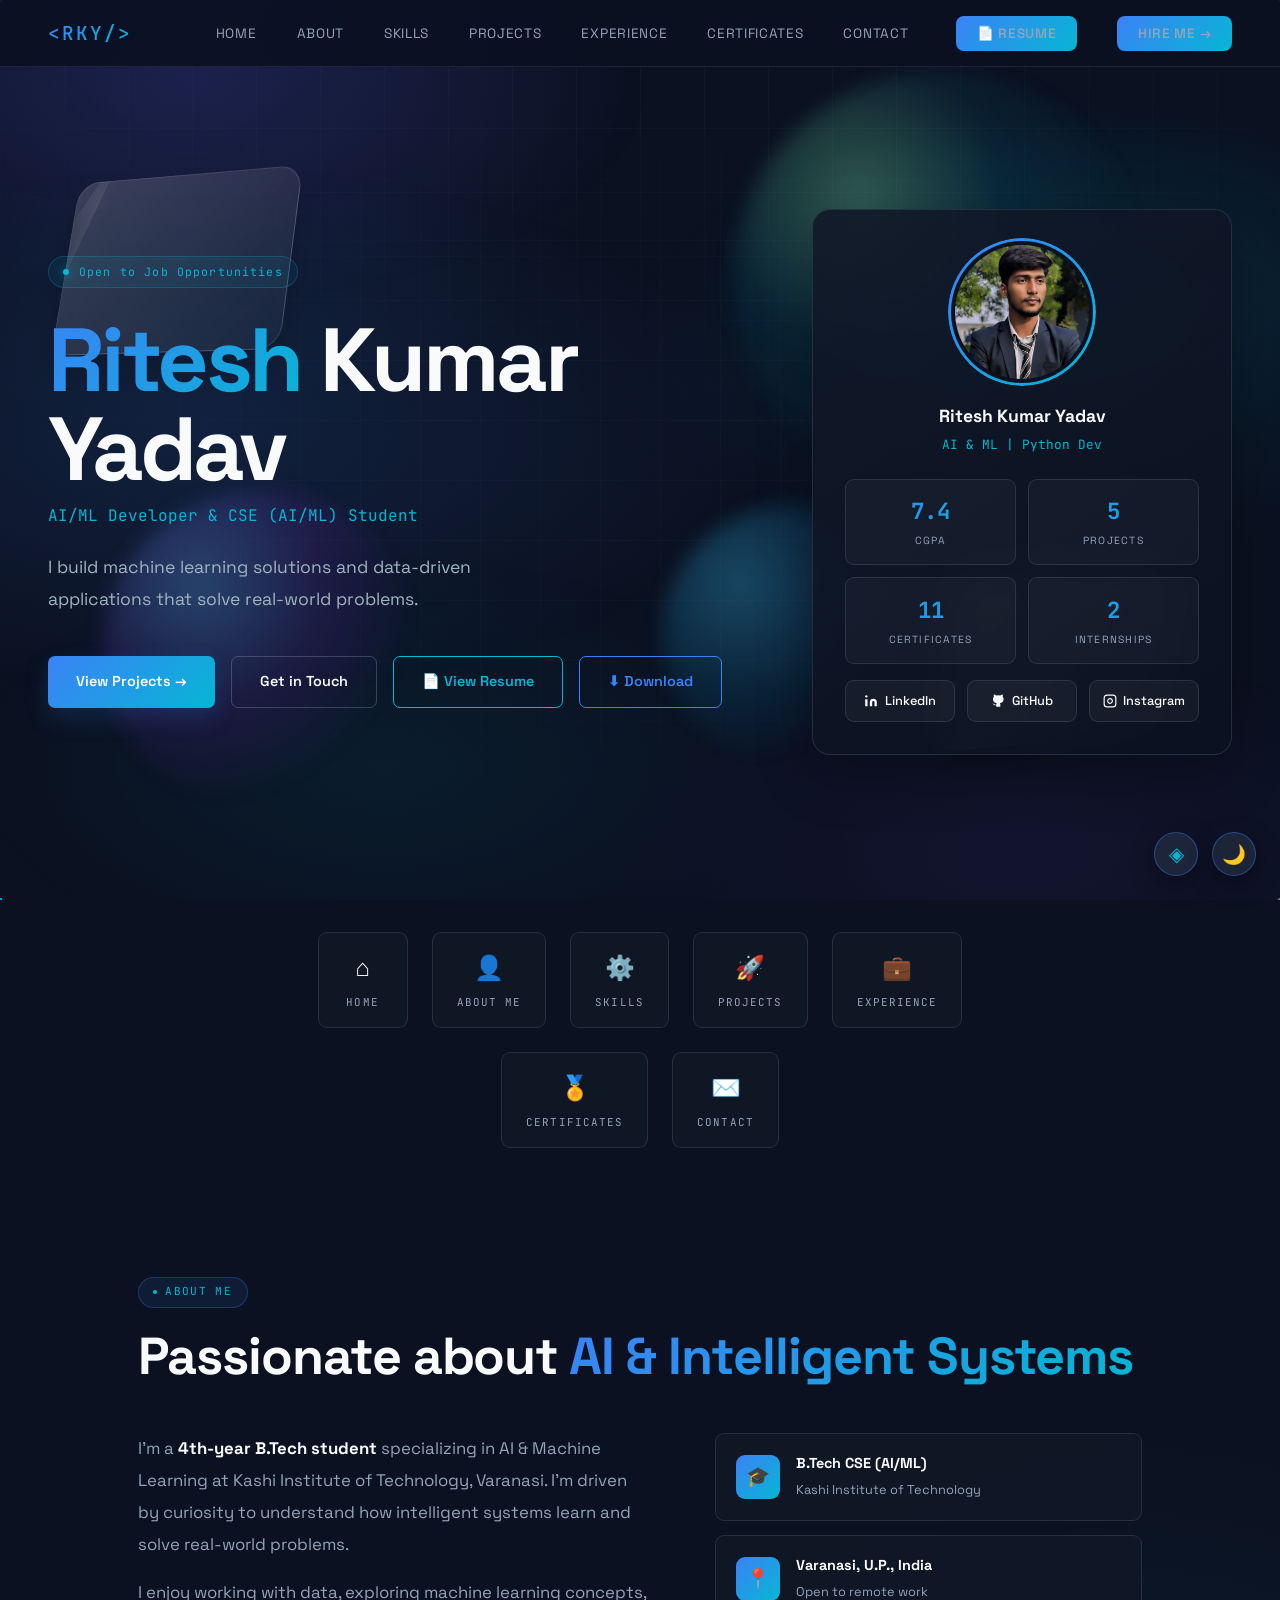
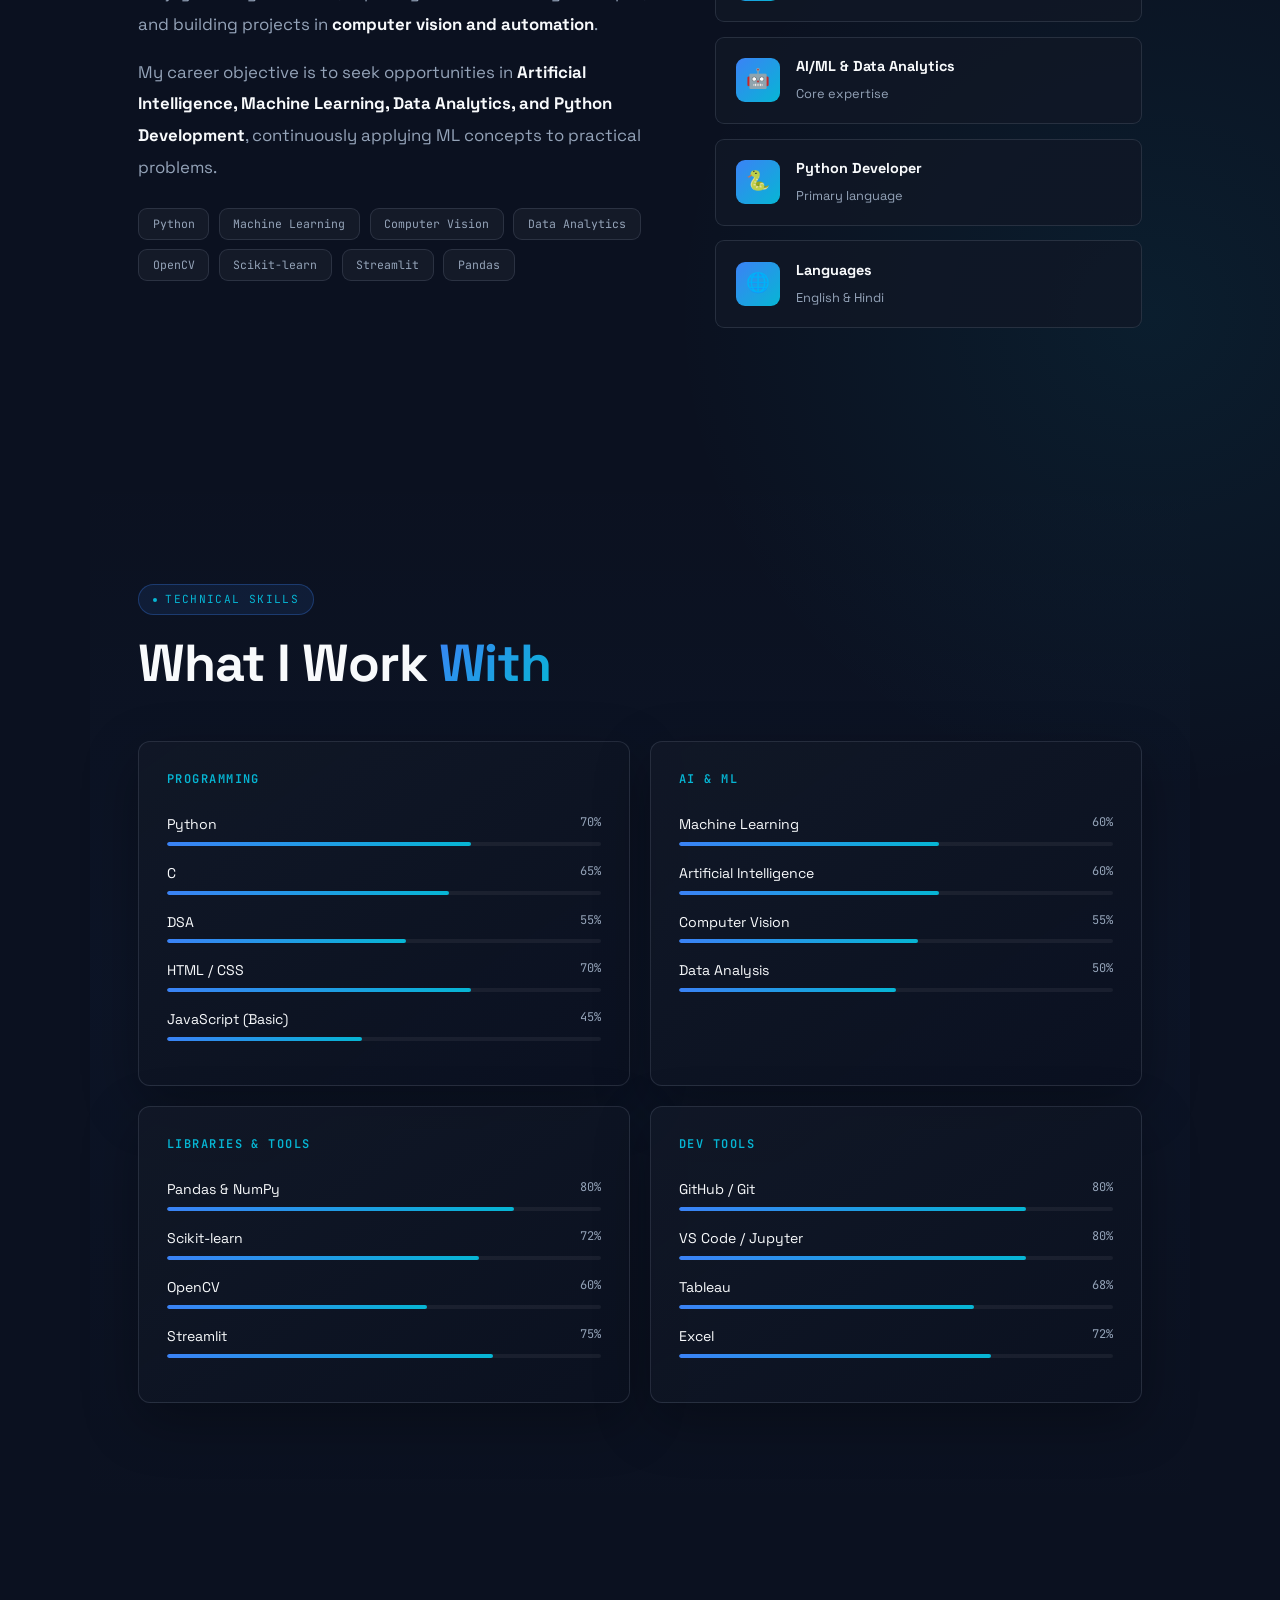
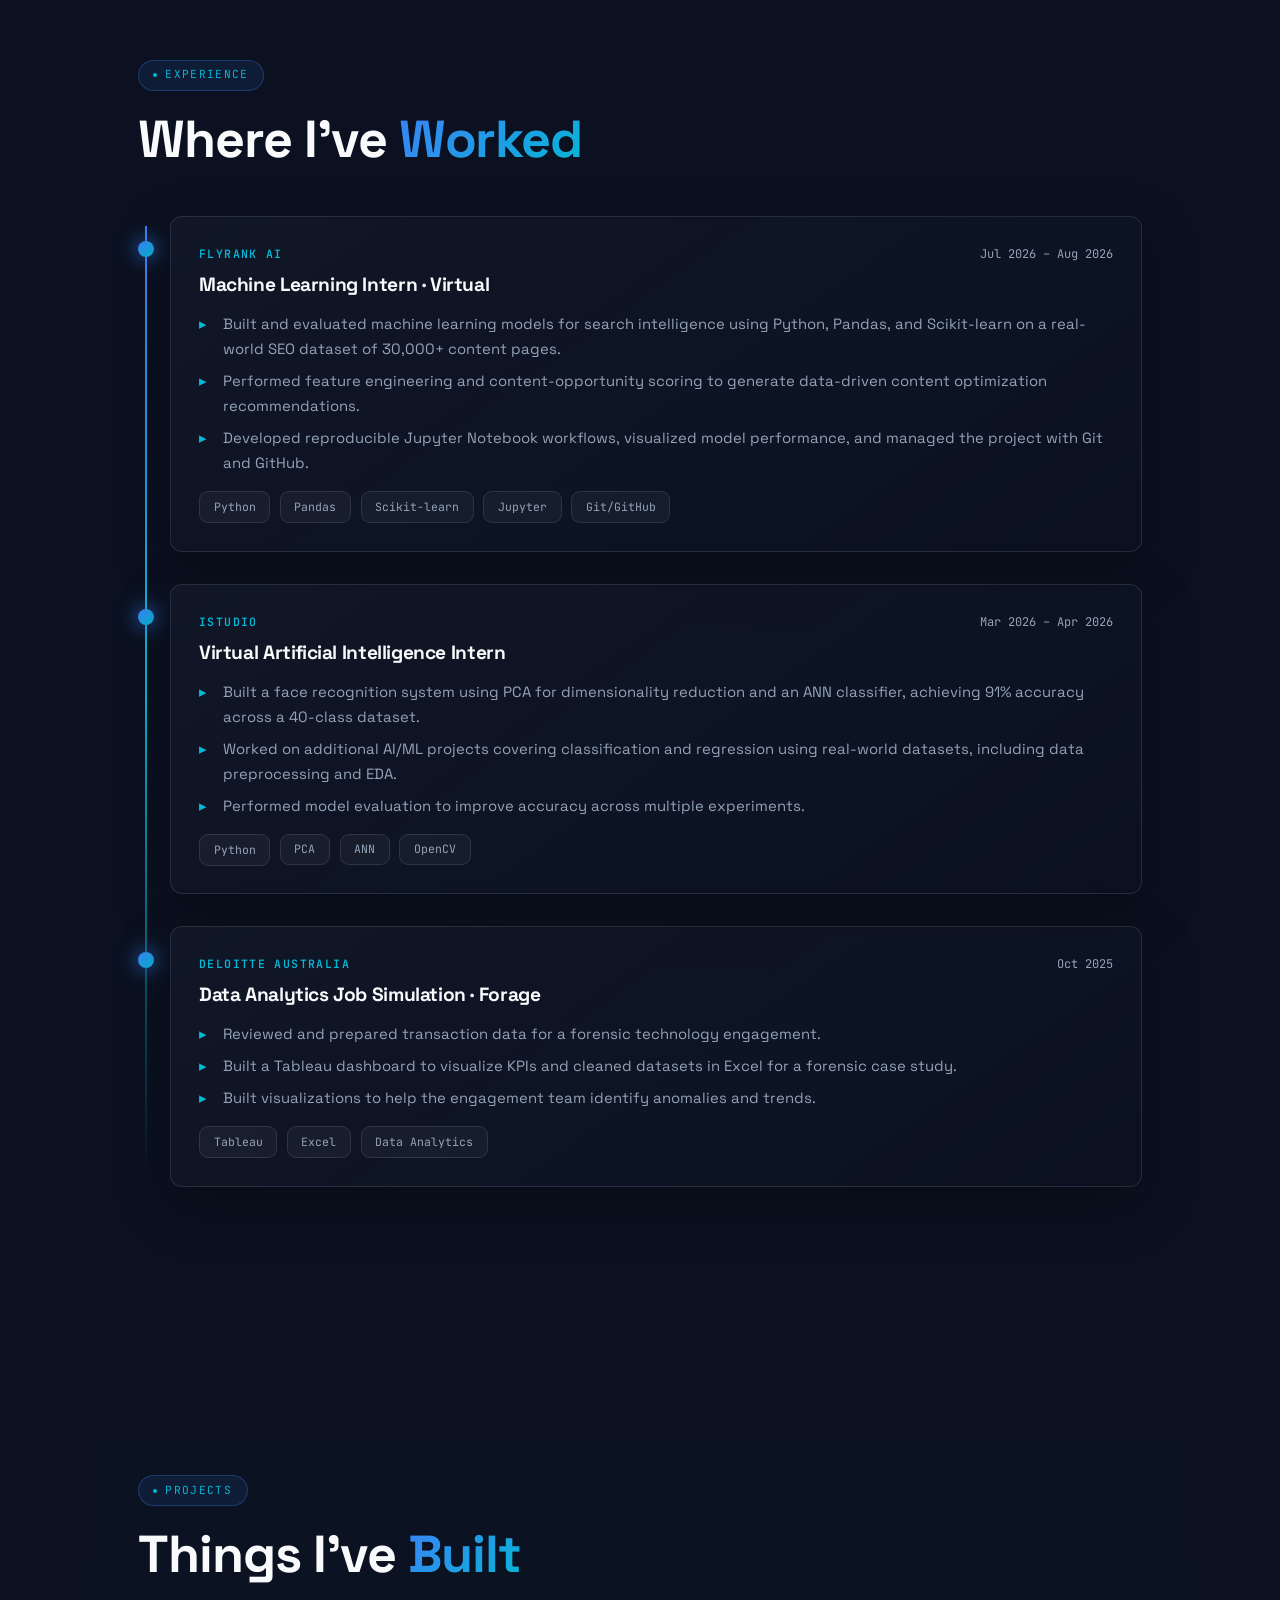
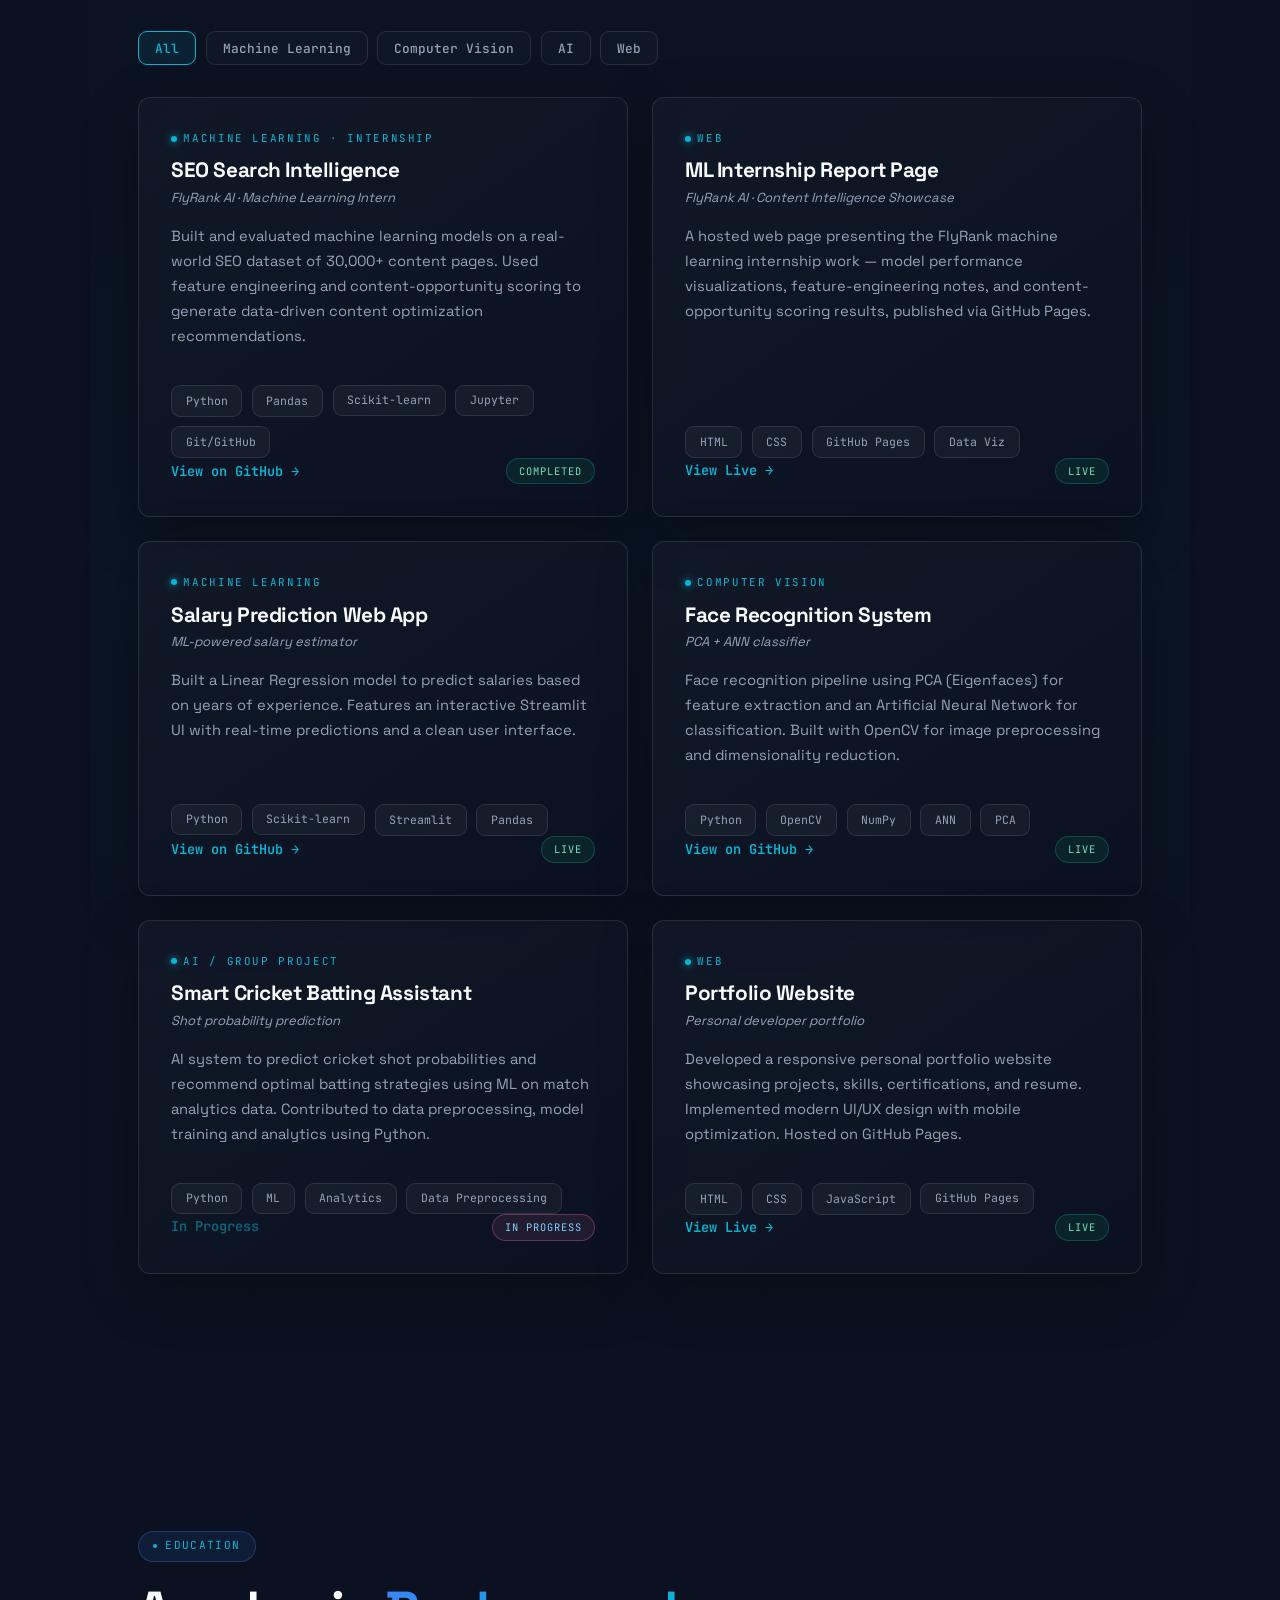
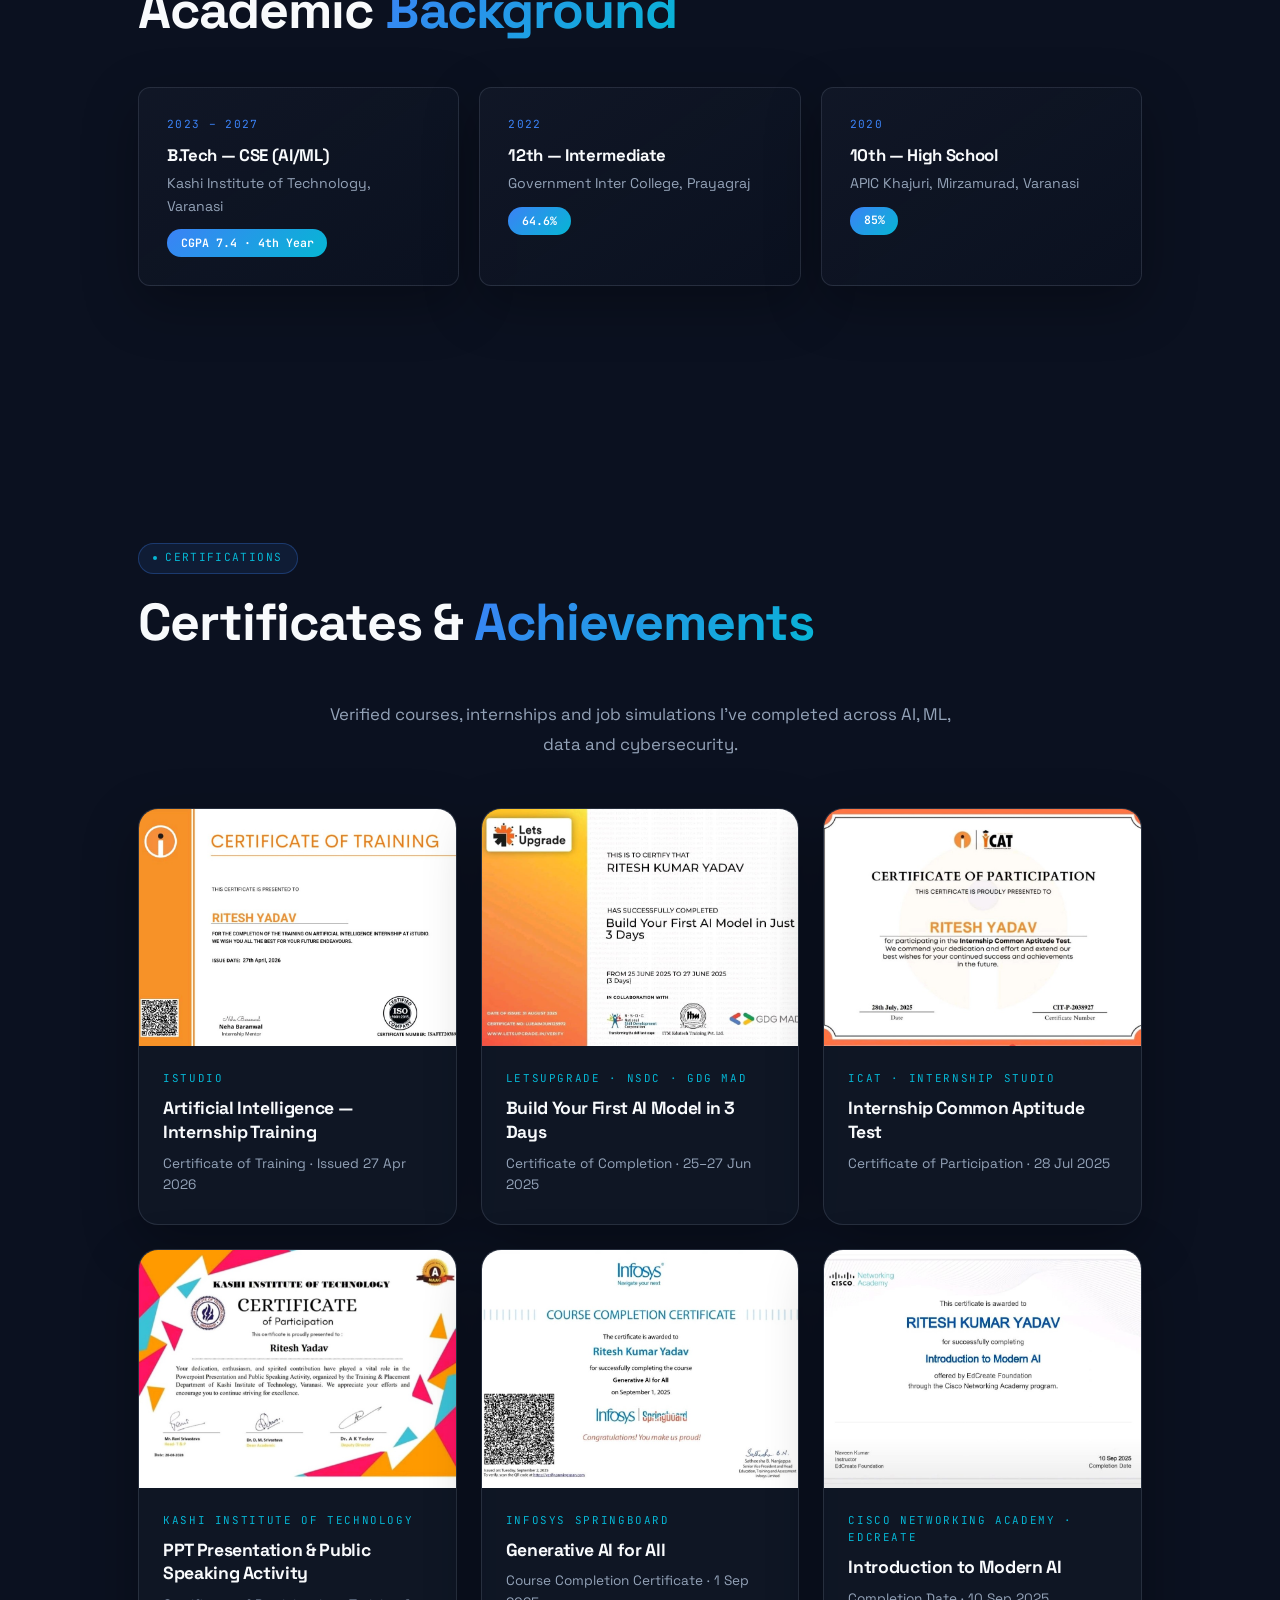
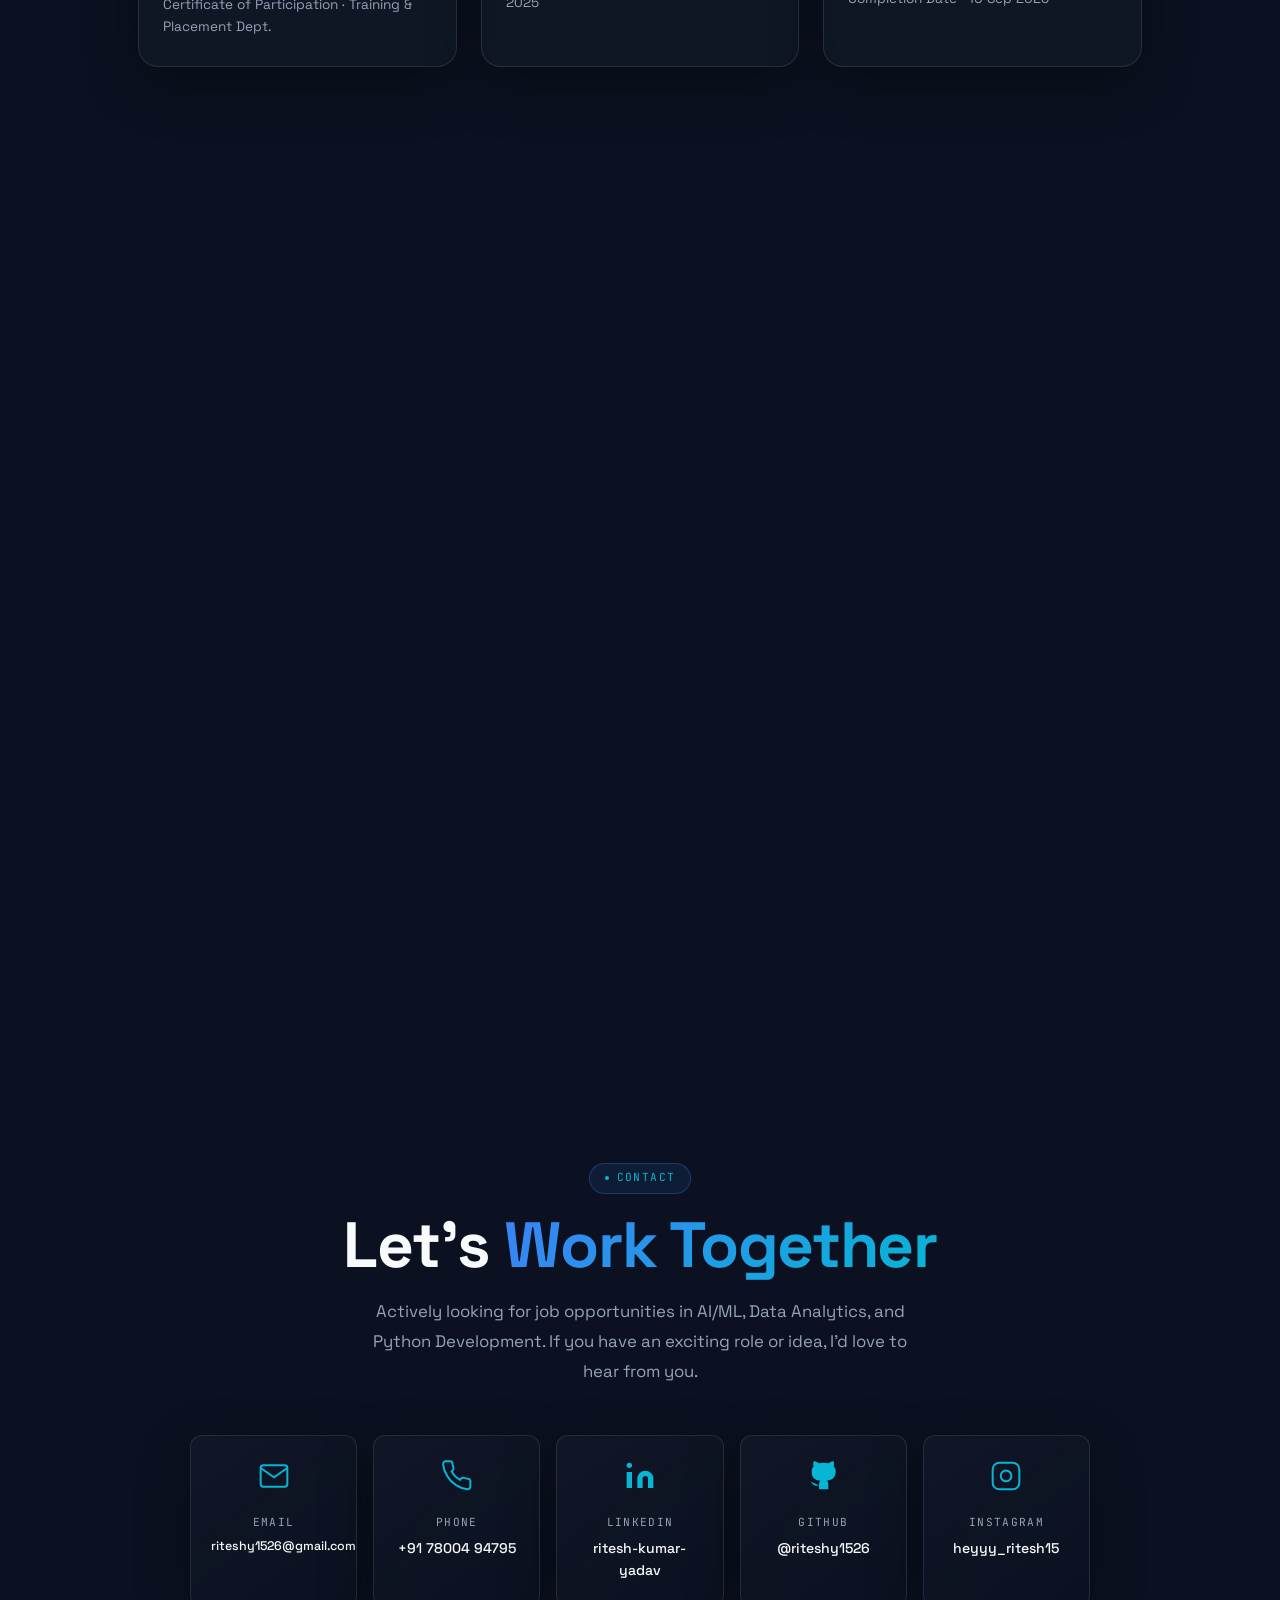
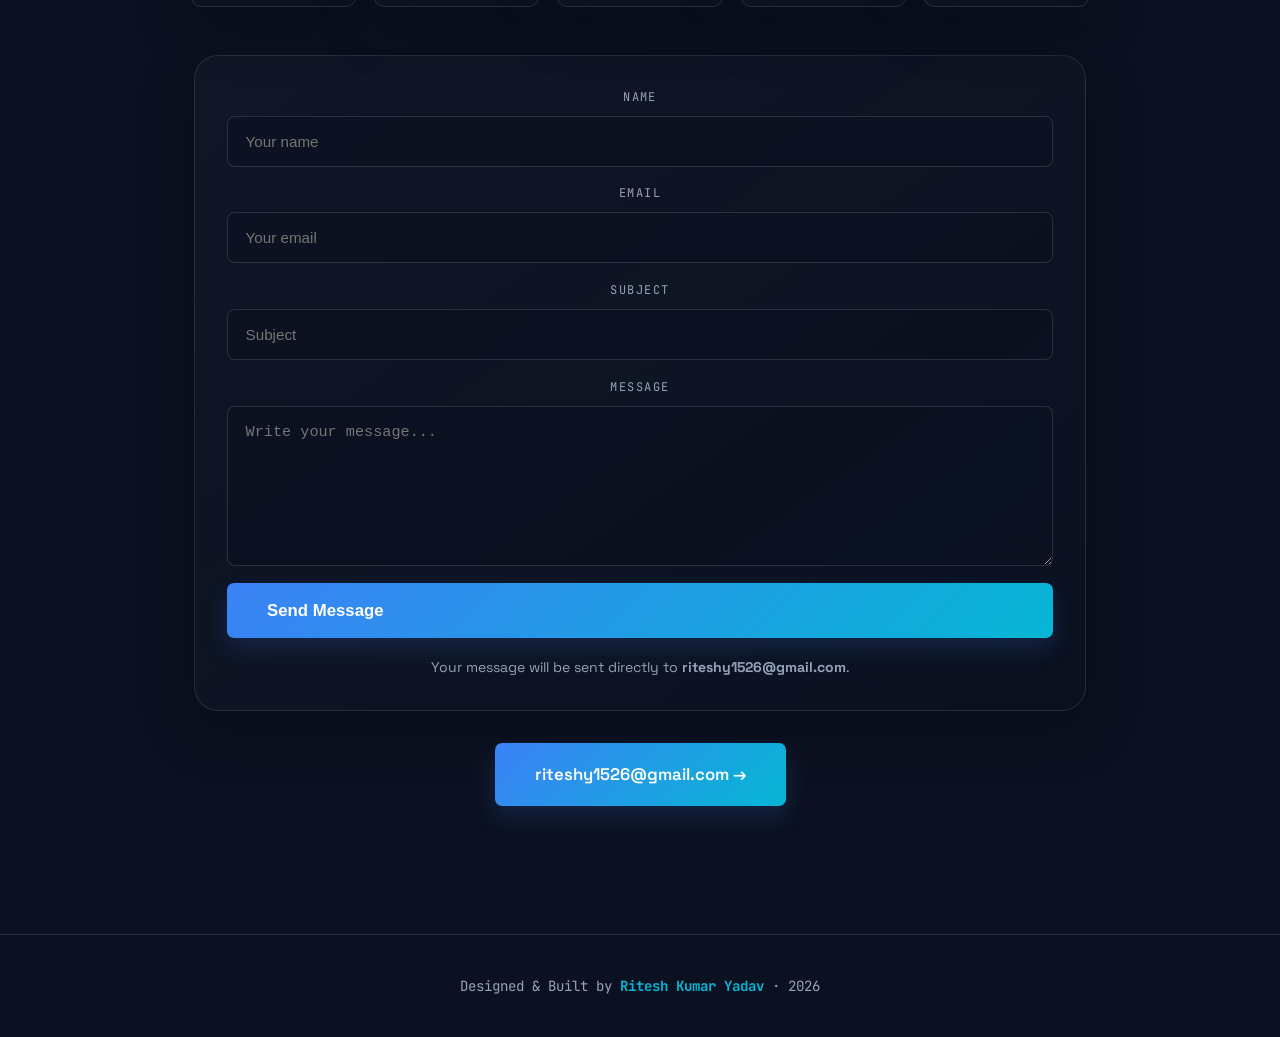
==== commit 0ca53908: "Refresh deployed stylesheet cache" ====
--- a/index.html
+++ b/index.html
@@ -8,7 +8,7 @@
 <link rel="preconnect" href="https://fonts.googleapis.com"/>
 <link rel="preconnect" href="https://fonts.gstatic.com" crossorigin/>
 <link href="https://fonts.googleapis.com/css2?family=Space+Grotesk:wght@300;400;500;600;700&family=Clash+Display:wght@400;500;600;700&family=JetBrains+Mono:wght@400;500&display=swap" rel="stylesheet"/>
-<link rel="stylesheet" href="style.css"/>
+<link rel="stylesheet" href="style.css?v=20260903"/>
 <style>
 /* ===== CERTIFICATIONS SECTION (matches site theme) ===== */
 .cert-section-sub{max-width:640px;margin:.5rem auto 3rem;text-align:center;color:var(--muted);font-size:1.05rem;line-height:1.8}
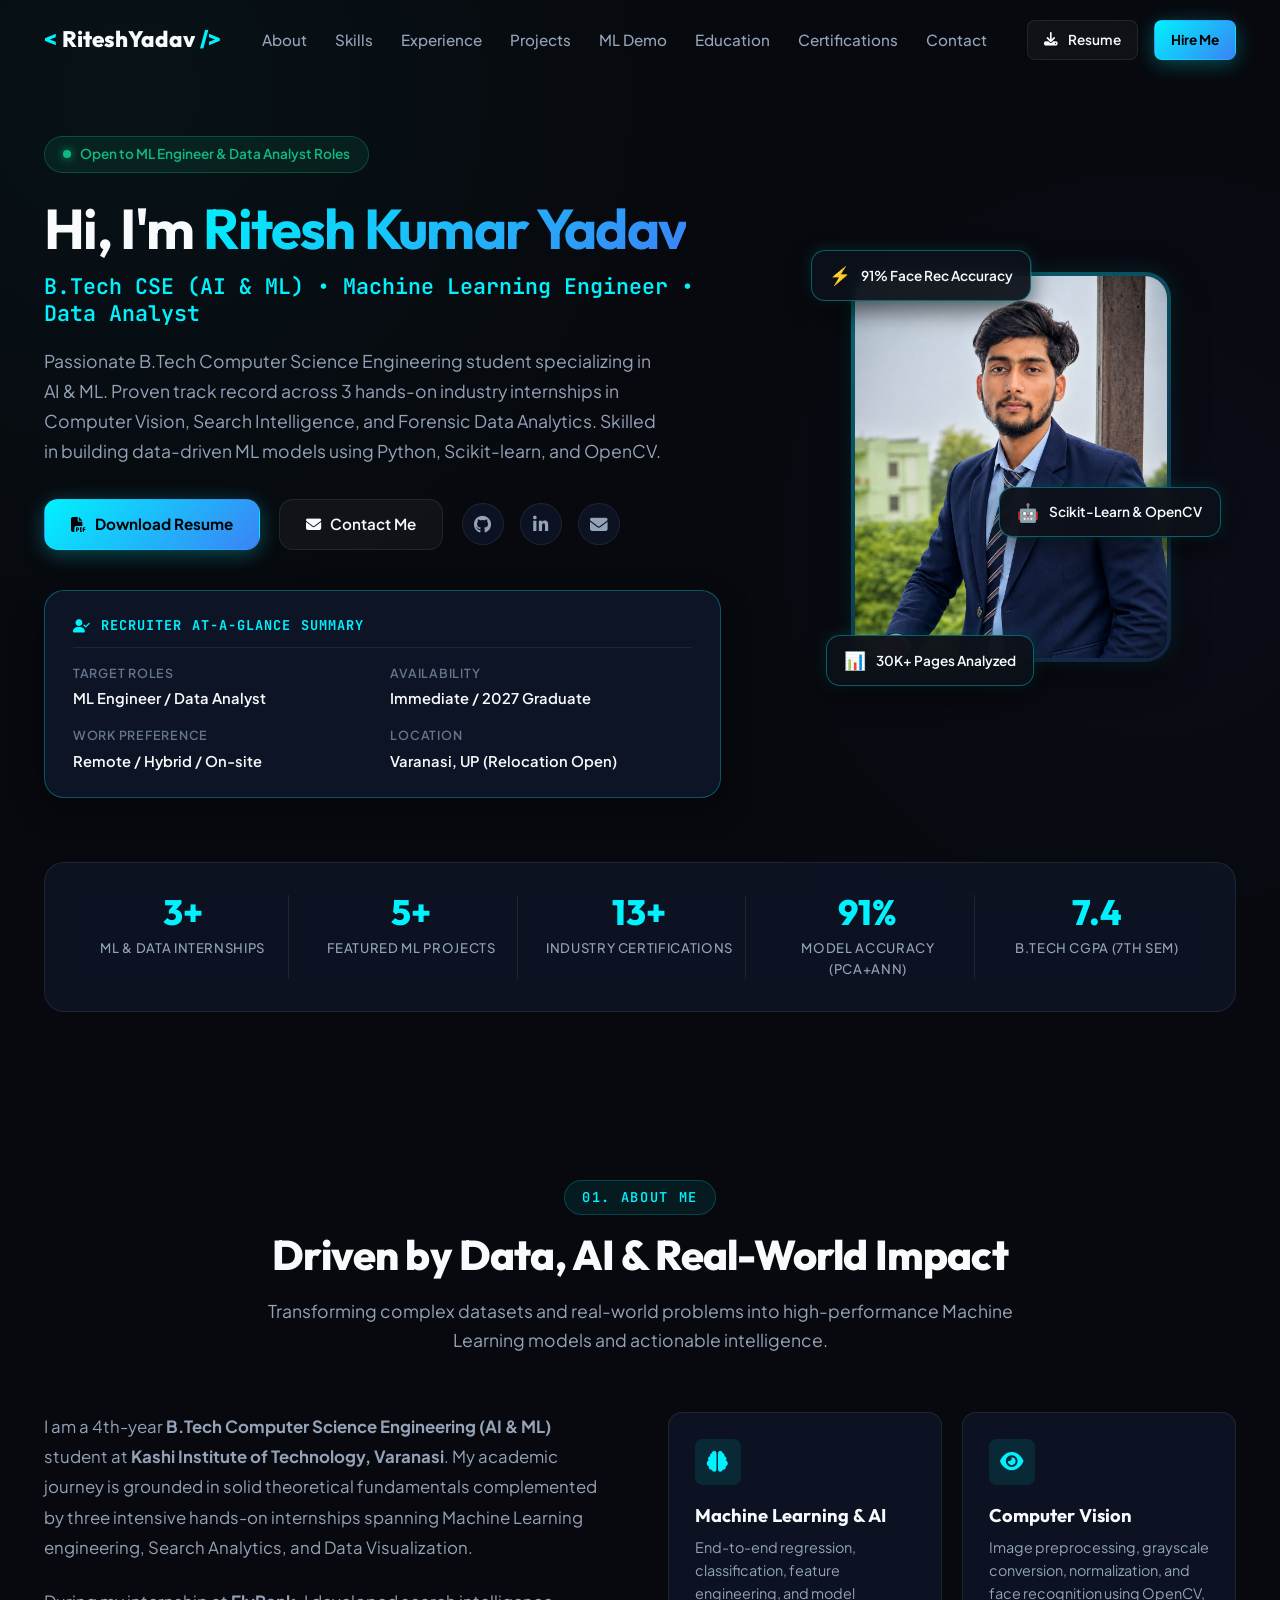
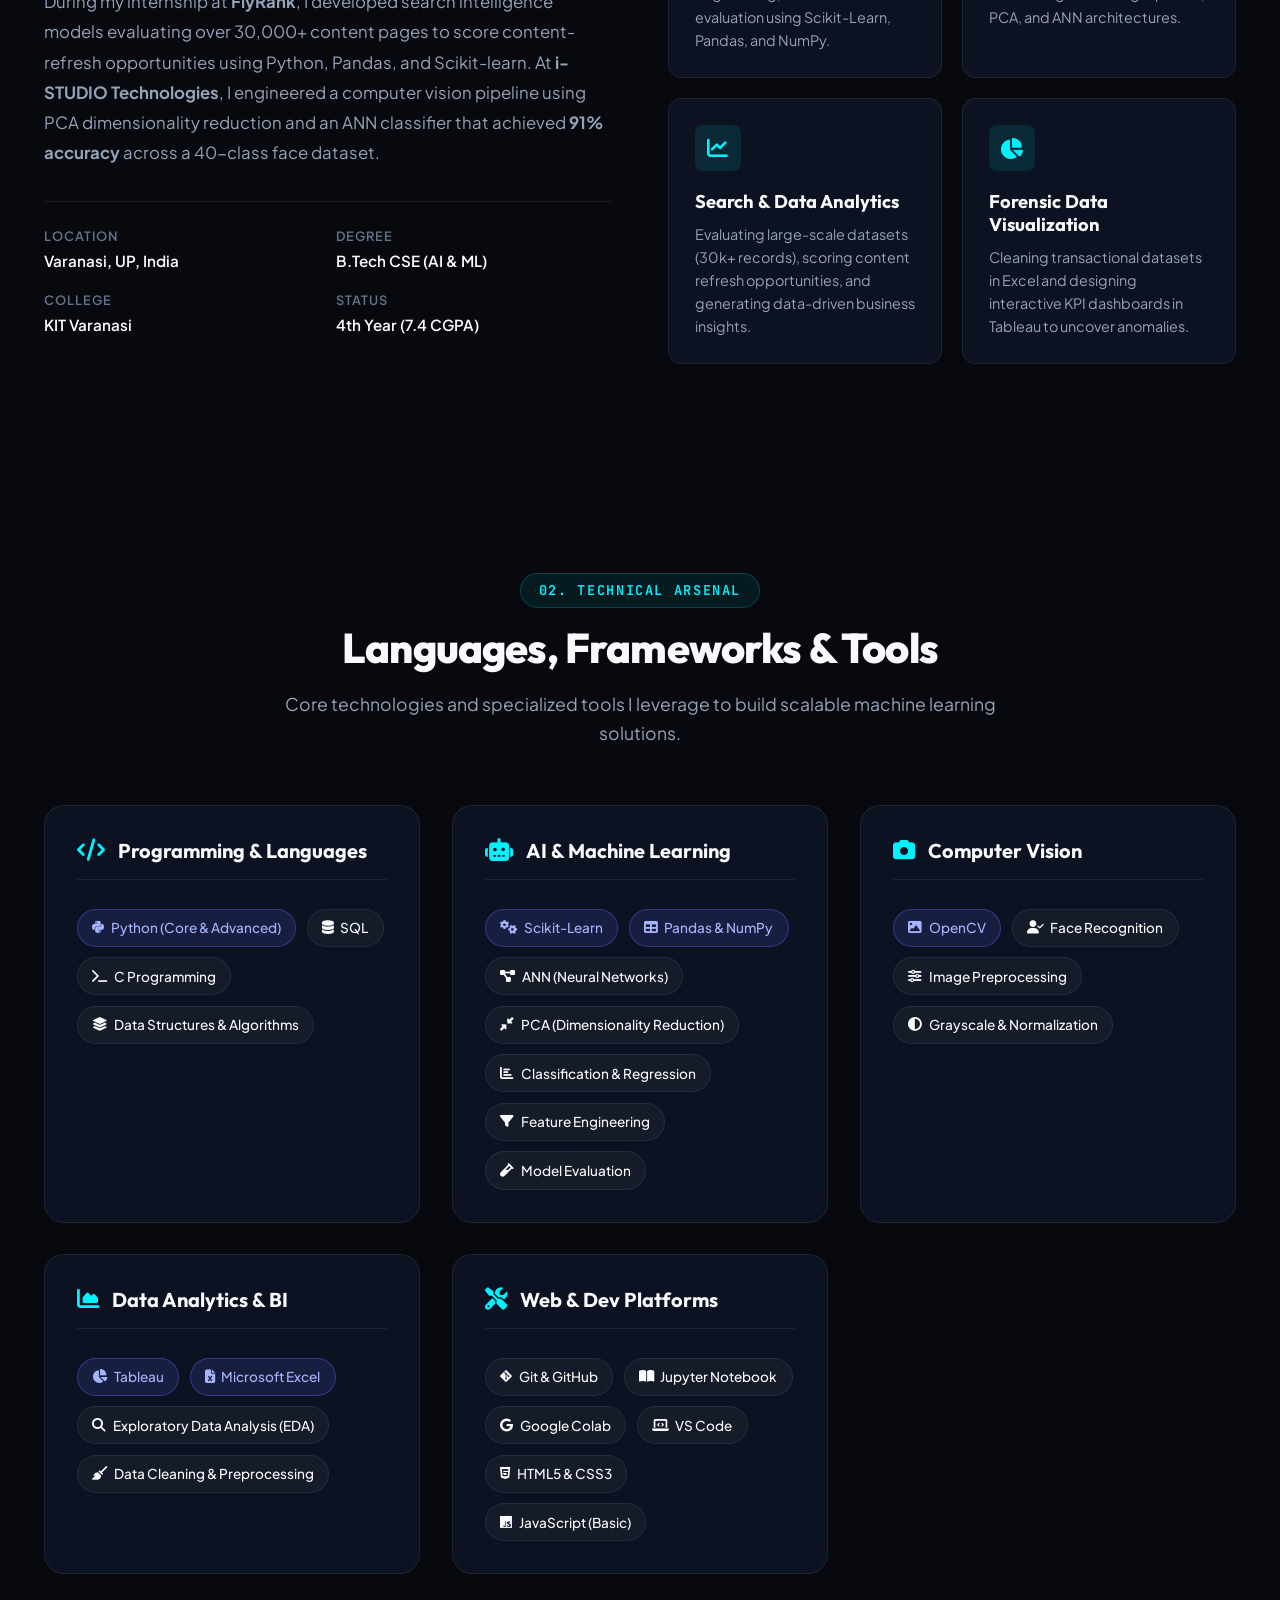
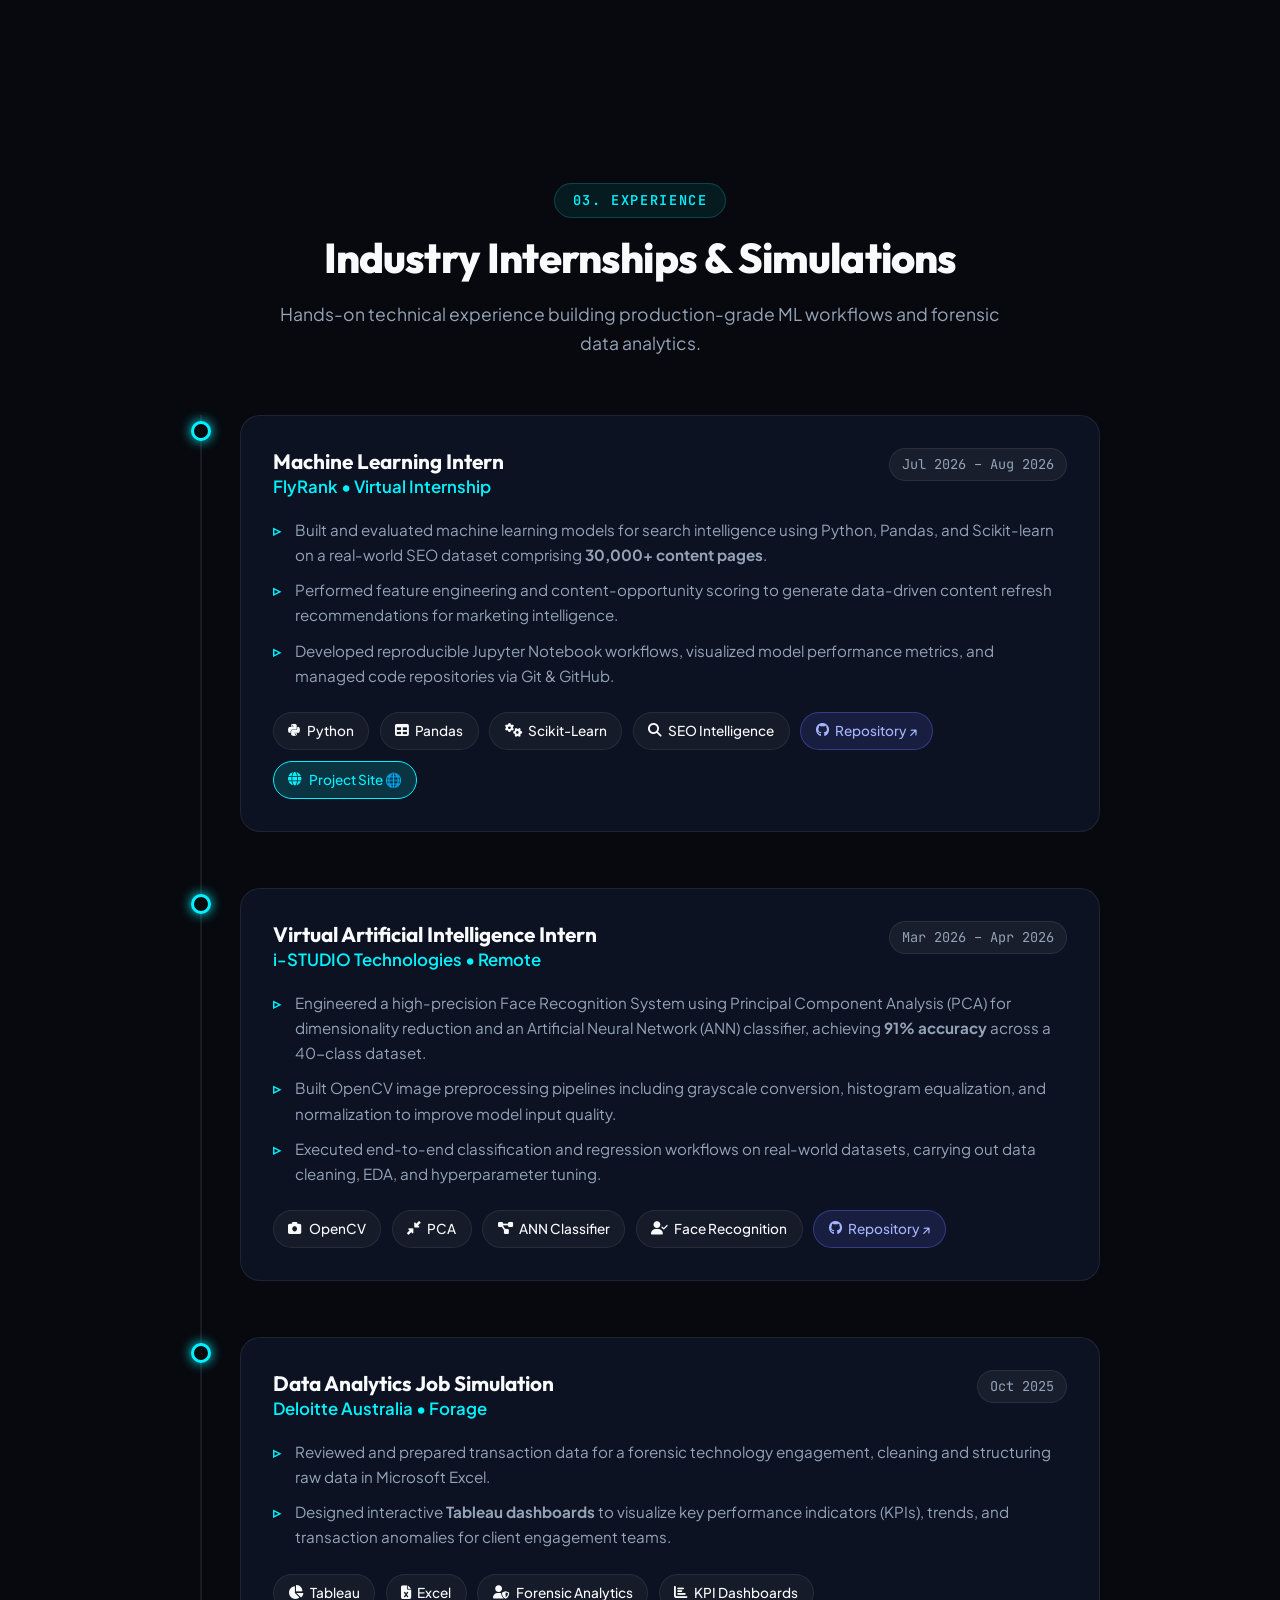
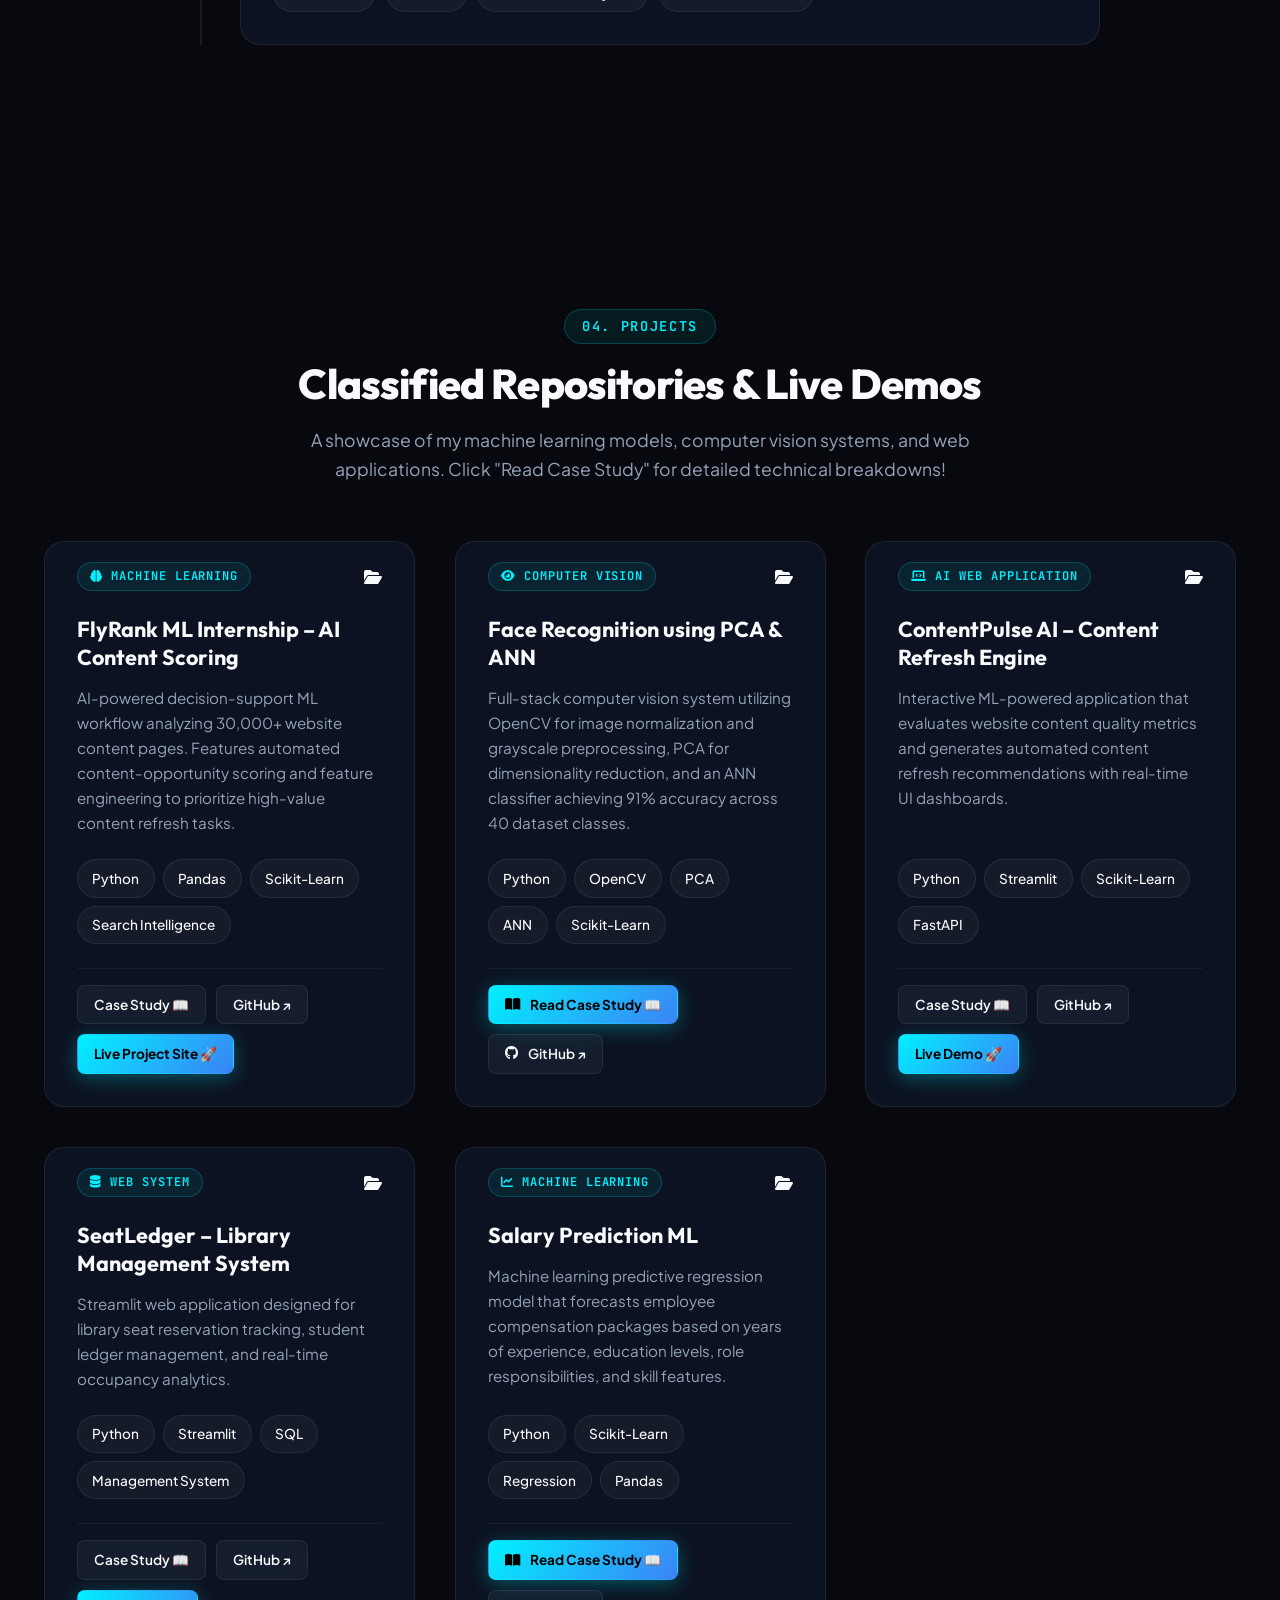
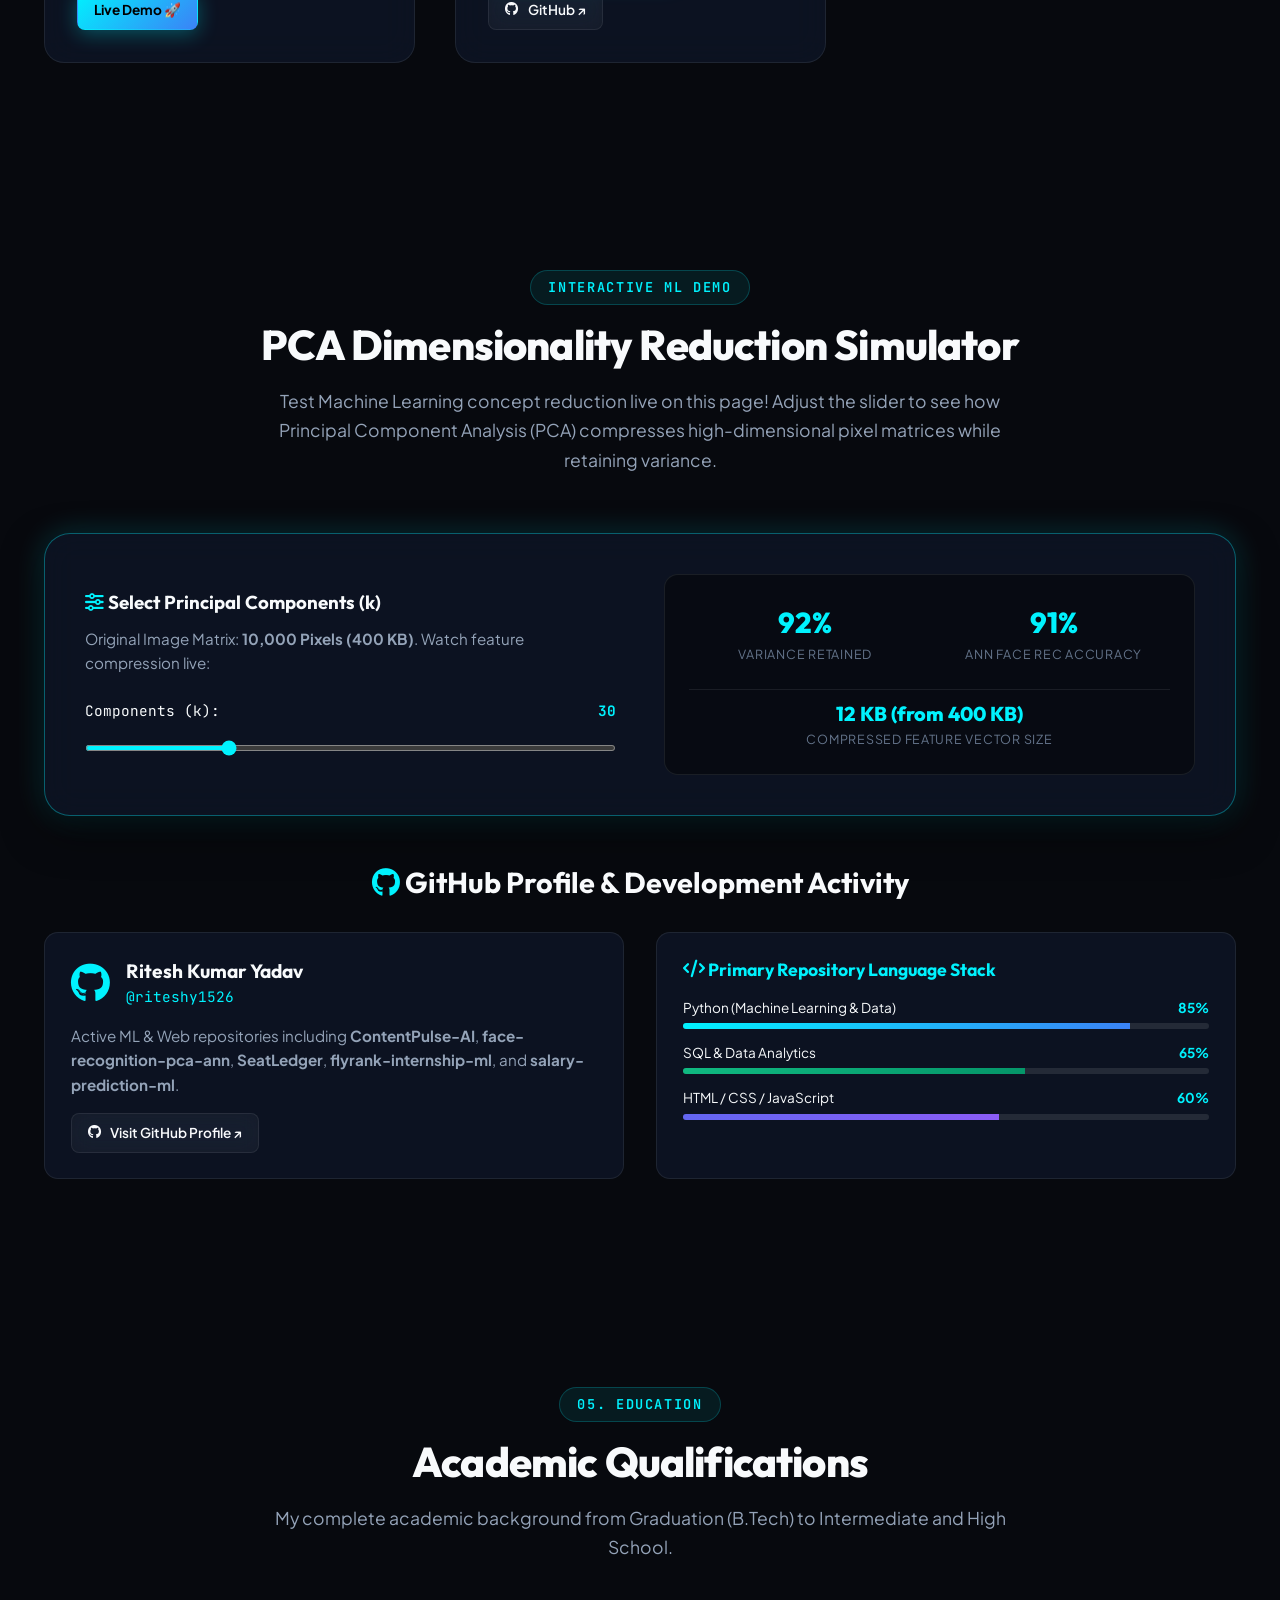
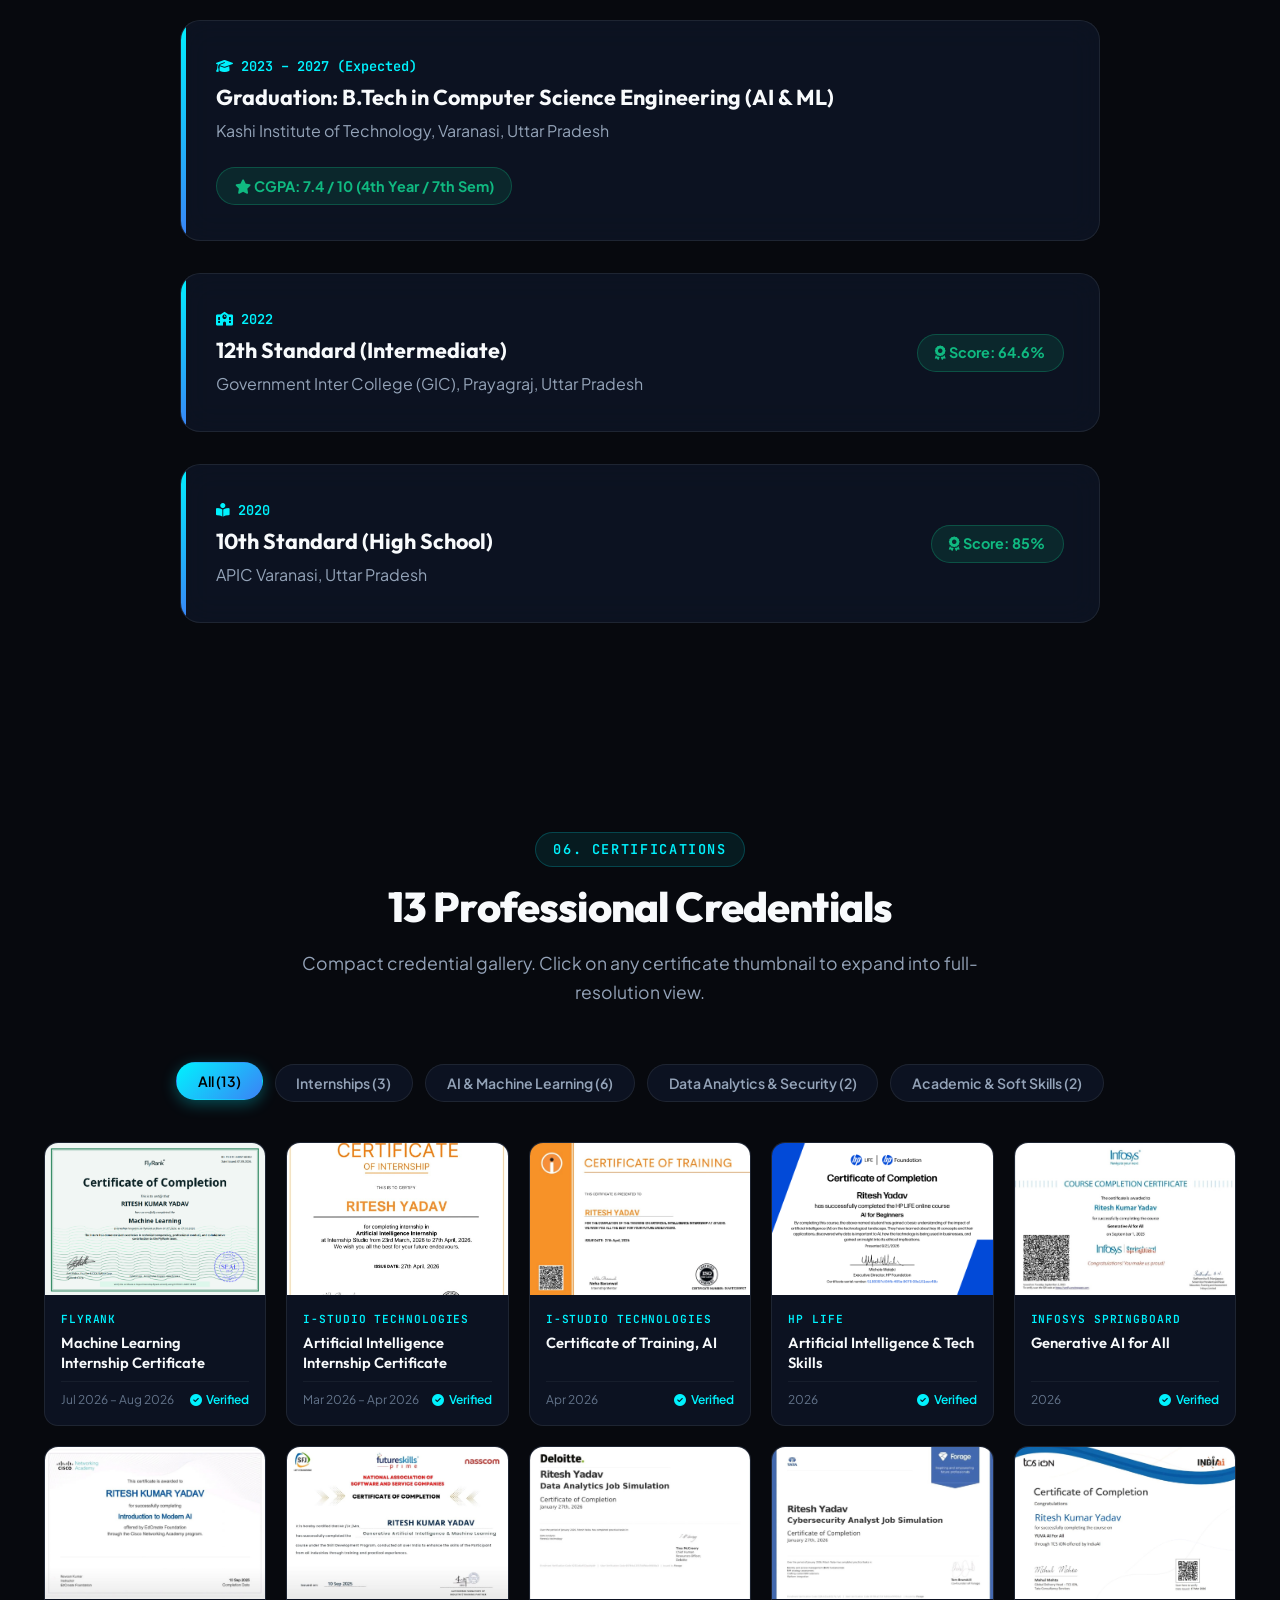
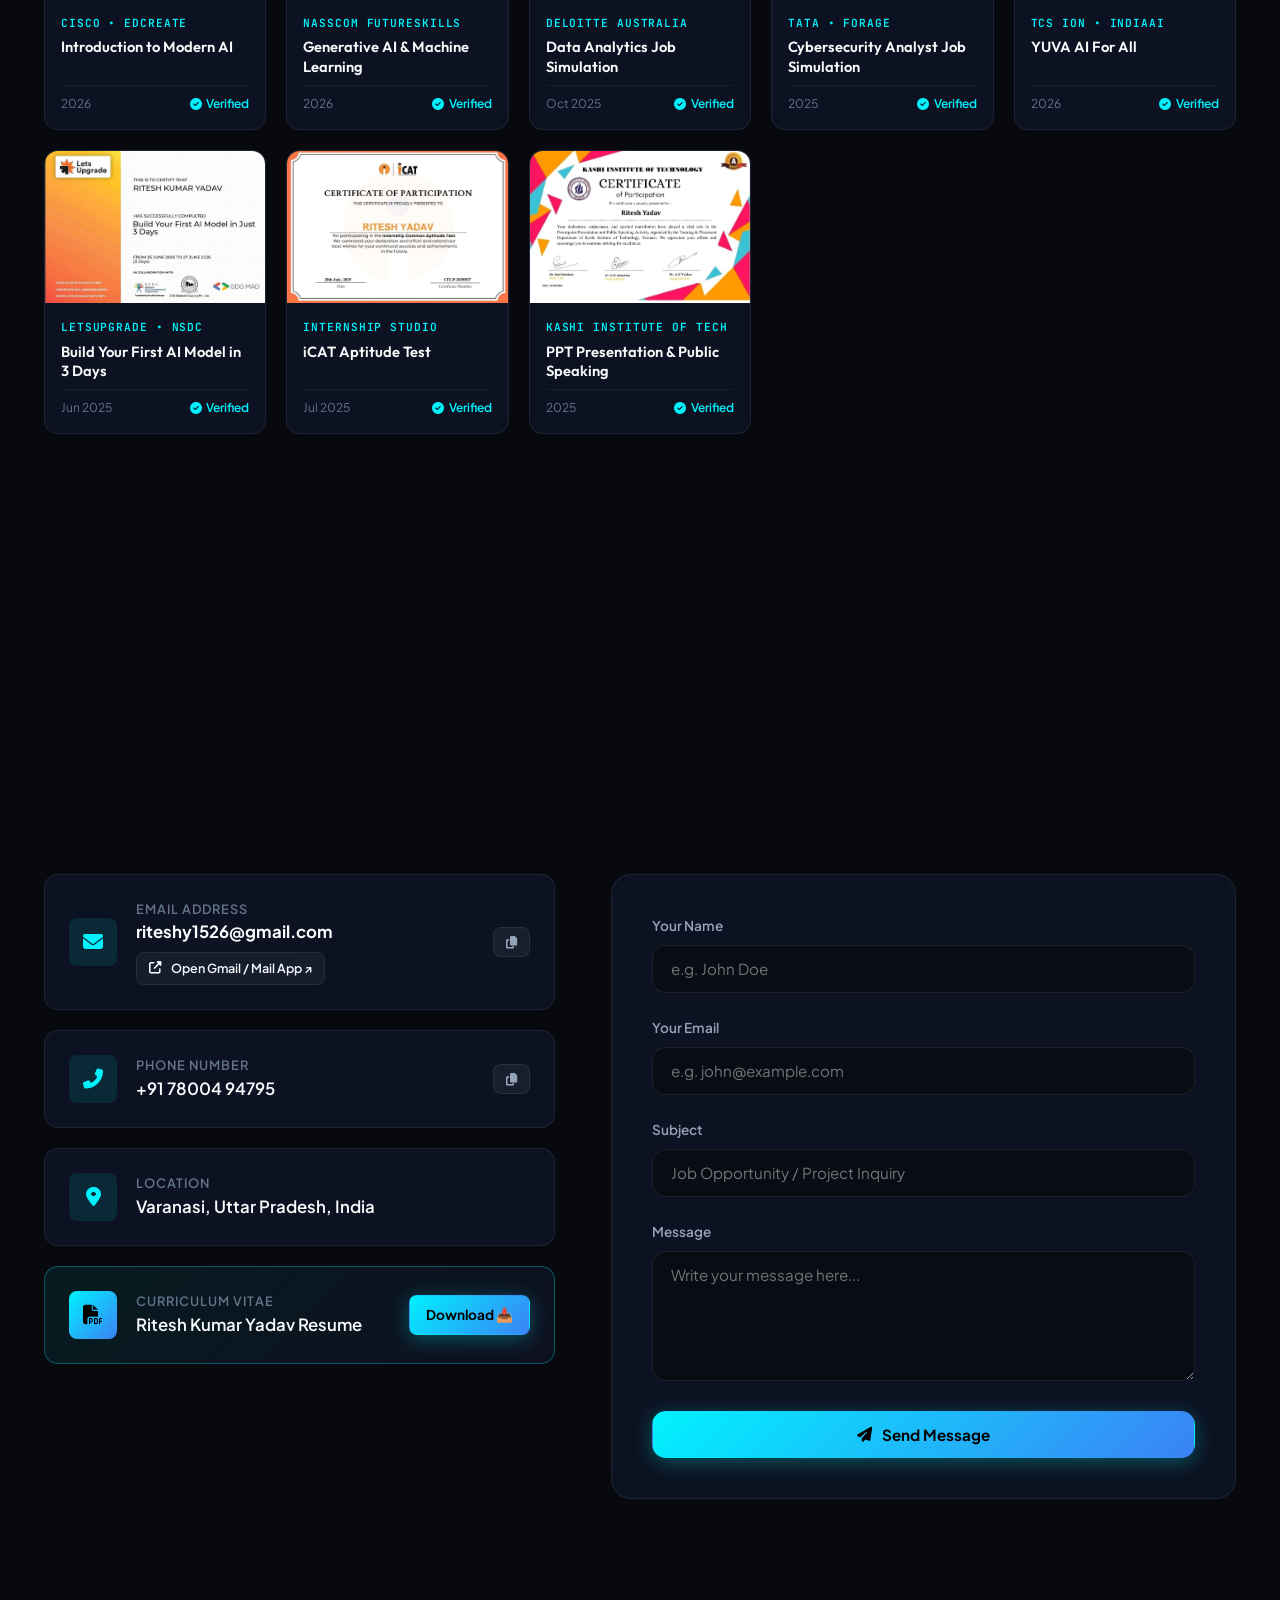
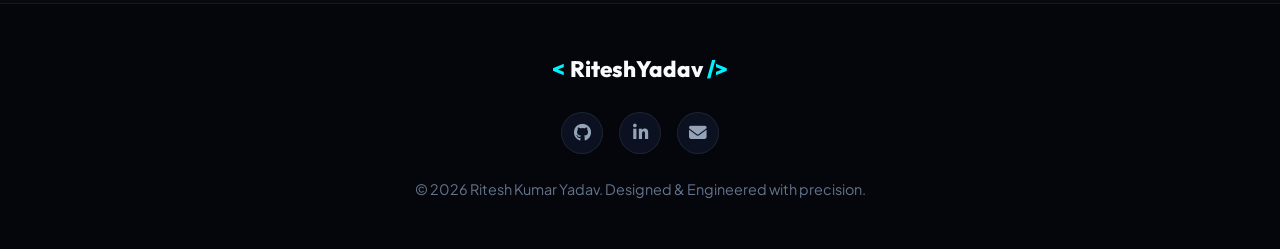
==== commit dc2a75b1: "Ultimate Portfolio update: Modern UI, 13 certs, 5 projects, motion animations, PCA simulator, and co" ====
--- a/index.html
+++ b/index.html
@@ -1,941 +1,1181 @@
 <!DOCTYPE html>
 <html lang="en">
 <head>
-<meta charset="UTF-8"/>
-<meta name="viewport" content="width=device-width,initial-scale=1.0"/>
-<title>Ritesh Kumar Yadav — AI & ML Developer</title>
-<meta name="description" content="Portfolio of Ritesh Kumar Yadav — AI/ML enthusiast and Python developer."/>
-<link rel="preconnect" href="https://fonts.googleapis.com"/>
-<link rel="preconnect" href="https://fonts.gstatic.com" crossorigin/>
-<link href="https://fonts.googleapis.com/css2?family=Space+Grotesk:wght@300;400;500;600;700&family=Clash+Display:wght@400;500;600;700&family=JetBrains+Mono:wght@400;500&display=swap" rel="stylesheet"/>
-<link rel="stylesheet" href="style.css?v=20260903"/>
-<style>
-/* ===== CERTIFICATIONS SECTION (matches site theme) ===== */
-.cert-section-sub{max-width:640px;margin:.5rem auto 3rem;text-align:center;color:var(--muted);font-size:1.05rem;line-height:1.8}
-.cert-grid{display:grid;grid-template-columns:repeat(auto-fit,minmax(280px,1fr));gap:1.5rem}
-.cert-card{
-  display:flex;flex-direction:column;overflow:hidden;cursor:pointer;
-  border-radius:20px;background:var(--surface);border:1px solid var(--border);
-  transition:all 0.4s;
-}
-.cert-card:hover{border-color:rgba(0,212,255,0.4);transform:translateY(-8px);box-shadow:0 30px 60px rgba(0,0,0,0.4),var(--glow-c)}
-.cert-thumb{width:100%;aspect-ratio:4/3;overflow:hidden;background:var(--bg2)}
-.cert-thumb img{width:100%;height:100%;object-fit:cover;transition:transform .5s ease;display:block}
-.cert-card:hover .cert-thumb img{transform:scale(1.06)}
-.cert-body{padding:1.5rem 1.5rem 1.75rem}
-.cert-org{
-  font-family:var(--mono);font-size:0.68rem;text-transform:uppercase;letter-spacing:0.15em;
-  color:var(--cyan);margin-bottom:0.6rem;display:block;
-}
-.cert-body h3{font-size:1.1rem;margin-bottom:0.5rem;line-height:1.35;transition:0.3s}
-.cert-card:hover .cert-body h3{background:var(--grad1);-webkit-background-clip:text;background-clip:text;color:transparent}
-.cert-meta{color:var(--muted);font-size:0.85rem;margin:0}
-
-/* Modal / Lightbox */
-.cert-modal{display:none;position:fixed;inset:0;z-index:9999;background:rgba(5,5,16,0.94);backdrop-filter:blur(12px);align-items:center;justify-content:center;flex-direction:column;padding:2rem}
-.cert-modal.active{display:flex}
-.cert-modal-img{max-width:min(90vw,900px);max-height:72vh;border-radius:14px;box-shadow:0 30px 80px -20px rgba(0,0,0,0.7);border:1px solid var(--border2)}
-.cert-modal-caption{color:var(--text);text-align:center;margin-top:1.25rem;max-width:640px;font-size:0.95rem;line-height:1.6}
-.cert-modal-caption strong{color:var(--cyan)}
-.cert-modal-close{position:absolute;top:1.5rem;right:2rem;font-size:2.2rem;color:var(--text);cursor:pointer;line-height:1;opacity:.8;transition:opacity .2s}
-.cert-modal-close:hover{opacity:1;color:var(--cyan)}
-.cert-modal-nav{
-  position:absolute;top:50%;transform:translateY(-50%);
-  background:var(--surface2);border:1px solid var(--border2);color:var(--text);
-  width:48px;height:48px;border-radius:50%;font-size:1.6rem;cursor:pointer;
-  display:flex;align-items:center;justify-content:center;transition:all .3s;
-}
-.cert-modal-nav:hover{background:rgba(0,212,255,0.15);border-color:var(--cyan);color:var(--cyan);box-shadow:var(--glow-c)}
-.cert-modal-prev{left:1.5rem}
-.cert-modal-next{right:1.5rem}
-@media (max-width:640px){
-  .cert-modal-nav{width:40px;height:40px;font-size:1.3rem}
-  .cert-modal-prev{left:.5rem}
-  .cert-modal-next{right:.5rem}
-  .cert-modal-close{top:1rem;right:1.25rem}
-}
-</style>
+  <meta charset="UTF-8" />
+  <meta name="viewport" content="width=device-width, initial-scale=1.0" />
+  <title>Ritesh Kumar Yadav | Machine Learning Engineer & Data Analyst Portfolio</title>
+  <meta name="description" content="Professional Portfolio of Ritesh Kumar Yadav — B.Tech CSE (AI & ML) student, Machine Learning Engineer, and Data Analyst with 3 internships and 13 certifications." />
+  <meta name="keywords" content="Ritesh Kumar Yadav, Machine Learning Engineer, Data Analyst, B.Tech AI ML, OpenCV, Python, Scikit-learn, Portfolio" />
+  
+  <!-- Favicon -->
+  <link rel="icon" type="image/png" href="profile.jpg" />
+
+  <!-- Google Fonts -->
+  <link rel="preconnect" href="https://fonts.googleapis.com" />
+  <link rel="preconnect" href="https://fonts.gstatic.com" crossorigin />
+  <link href="https://fonts.googleapis.com/css2?family=JetBrains+Mono:wght@400;500;600&family=Outfit:wght@400;500;600;700;800&family=Plus+Jakarta+Sans:wght@400;500;600;700&display=swap" rel="stylesheet" />
+
+  <!-- FontAwesome Icons -->
+  <link rel="stylesheet" href="https://cdnjs.cloudflare.com/ajax/libs/font-awesome/6.4.0/css/all.min.css" />
+
+  <!-- Custom Stylesheet -->
+  <link rel="stylesheet" href="style.css" />
 </head>
 <body>
-<!-- CURSOR -->
-<div class="cursor" id="cursor"></div>
-<div class="cursor-ring" id="cursorRing"></div>
-
-<!-- FIXED 3D BACKDROP (grid + glow, visible behind every section) -->
-<div class="bg-scene" aria-hidden="true"></div>
-
-<!-- PARTICLES -->
-<canvas id="particles"></canvas>
-
-<!-- LOADER -->
-<div id="loader">
-  <div class="loader-logo">&lt;RKY/&gt;</div>
-  <div class="loader-bar"><div class="loader-fill"></div></div>
-</div>
-
-<!-- THEME + SCROLL TOP -->
-<button class="theme-toggle" id="themeToggle" title="Toggle theme">🌙</button>
-<div class="theme-panel" id="themePanel" aria-label="Color themes">
-  <button class="theme-swatch theme-swatch-ocean" data-theme="ocean" title="Ocean theme" aria-label="Ocean theme"></button>
-  <button class="theme-swatch theme-swatch-amber" data-theme="amber" title="Amber theme" aria-label="Amber theme"></button>
-  <button class="theme-swatch theme-swatch-rose" data-theme="rose" title="Rose theme" aria-label="Rose theme"></button>
-  <button class="theme-swatch theme-swatch-forest" data-theme="forest" title="Forest theme" aria-label="Forest theme"></button>
-</div>
-<button class="palette-toggle" id="paletteToggle" title="Change accent color" aria-label="Change accent color">◈</button>
-<button class="scroll-top" id="scrollTop" title="Back to top">↑</button>
-
-<!-- MOBILE MENU -->
-<div class="mobile-menu" id="mobileMenu">
-  <span class="mobile-close" id="mobileClose">✕</span>
-  <a href="#top" onclick="closeMobile()">Home</a>
-  <a href="#about" onclick="closeMobile()">About</a>
-  <a href="#skills" onclick="closeMobile()">Skills</a>
-  <a href="#projects" onclick="closeMobile()">Projects</a>
-  <a href="#experience" onclick="closeMobile()">Experience</a>
-  <a href="#certifications" onclick="goToCertifications(event)">Certificates</a>
-  <a href="#contact" onclick="closeMobile()">Contact</a>
-  <a href="Ritesh_Resume (3).pdf" target="_blank" style="color:var(--cyan);font-weight:600">📄 View Resume</a>
-  <a href="Ritesh_Resume (3).pdf" download="Ritesh_Kumar_Yadav_Resume.pdf" style="color:var(--violet);font-weight:600">⬇ Download Resume</a>
-</div>
-
-<!-- NAV -->
-<nav id="nav">
-  <div class="nav-logo">&lt;RKY/&gt;</div>
-  <ul class="nav-links">
-    <li><a href="#top">Home</a></li>
-    <li><a href="#about">About</a></li>
-    <li><a href="#skills">Skills</a></li>
-    <li><a href="#projects">Projects</a></li>
-    <li><a href="#experience">Experience</a></li>
-    <li><a href="#certifications" onclick="goToCertifications(event)">Certificates</a></li>
-    <li><a href="#contact">Contact</a></li>
-    <li><a href="Ritesh_Resume (3).pdf" target="_blank" class="nav-cta" style="background:var(--grad1);margin-left:.5rem">📄 Resume</a></li>
-    <li><a href="#contact" class="nav-cta">Hire Me →</a></li>
-  </ul>
-  <div class="hamburger" id="hamburger" onclick="openMobile()">
-    <span></span><span></span><span></span>
-  </div>
-</nav>
-
-<!-- HERO -->
-<section class="hero" id="top">
-  <div class="hero-mesh"></div>
-  <div class="hero-grid"></div>
-  <div class="hero-3d" aria-hidden="true">
-    <div class="orb orb-one"></div>
-    <div class="orb orb-two"></div>
-    <div class="orb orb-three"></div>
-    <div class="glass-panel glass-panel-left"></div>
-    <div class="glass-panel glass-panel-right"></div>
-  </div>
-  <div class="hero-content">
-    <div class="hero-text reveal">
-      <div class="hero-eyebrow"><span class="eyebrow-dot"></span>Open to Job Opportunities</div>
-      <h1 class="hero-name"><span class="last">Ritesh</span> <span class="first">Kumar Yadav</span></h1>
-      <div class="hero-title">
-        <span class="type-wrap">AI/ML Developer &amp; CSE (AI/ML) Student</span>
-      </div>
-      <p class="hero-desc">I build machine learning solutions and data-driven applications that solve real-world problems.</p>
-      <div class="hero-btns">
-        <a href="https://github.com/riteshy1526" target="_blank" class="btn btn-primary">View Projects →</a>
-        <a href="#contact" class="btn btn-outline">Get in Touch</a>
-        <a href="Ritesh_Resume (3).pdf" target="_blank" class="btn btn-outline" style="border-color:var(--cyan);color:var(--cyan)">📄 View Resume</a>
-        <a href="Ritesh_Resume (3).pdf" download="Ritesh_Kumar_Yadav_Resume.pdf" class="btn btn-outline" style="border-color:var(--violet);color:var(--violet)">⬇ Download</a>
-      </div>
-    </div>
-    <div class="hero-card reveal reveal-delay-2 tilt-card">
-      <div class="hero-photo">
-        <div class="hero-photo-ring"></div>
-        <img src="[data-uri]" alt="Ritesh Kumar Yadav"/>
-      </div>
-      <div class="card-name">Ritesh Kumar Yadav</div>
-      <div class="card-role">AI &amp; ML | Python Dev</div>
-      <div class="card-stats">
-        <div class="stat"><div class="stat-num">7.4</div><div class="stat-lbl">CGPA</div></div>
-        <div class="stat"><div class="stat-num">5</div><div class="stat-lbl">Projects</div></div>
-        <div class="stat"><div class="stat-num">11</div><div class="stat-lbl">Certificates</div></div>
-        <div class="stat"><div class="stat-num">2</div><div class="stat-lbl">Internships</div></div>
-      </div>
-      <div class="card-socials" style="grid-template-columns:1fr 1fr 1fr">
-        <a href="https://www.linkedin.com/in/ritesh-kumar-yadav-487352305/" target="_blank" class="social-btn">
-          <svg width="14" height="14" viewBox="0 0 24 24" fill="currentColor"><path d="M16 8a6 6 0 0 1 6 6v7h-4v-7a2 2 0 0 0-2-2 2 2 0 0 0-2 2v7h-4v-7a6 6 0 0 1 6-6z"/><rect x="2" y="9" width="4" height="12"/><circle cx="4" cy="4" r="2"/></svg>
-          LinkedIn
+
+  <!-- Sticky Navbar -->
+  <nav class="navbar" id="navbar">
+    <div class="container nav-container">
+      <a href="#top" class="logo">
+        <span class="logo-accent">&lt;</span>RiteshYadav<span class="logo-accent">/&gt;</span>
+      </a>
+
+      <div class="nav-links">
+        <a href="#about" class="nav-link">About</a>
+        <a href="#skills" class="nav-link">Skills</a>
+        <a href="#internships" class="nav-link">Experience</a>
+        <a href="#projects" class="nav-link">Projects</a>
+        <a href="#ml-demo" class="nav-link">ML Demo</a>
+        <a href="#education" class="nav-link">Education</a>
+        <a href="#certifications" class="nav-link">Certifications</a>
+        <a href="#contact" class="nav-link">Contact</a>
+      </div>
+
+      <div class="nav-actions">
+        <a href="Ritesh_Resume (3).pdf" target="_blank" download="Ritesh_Kumar_Yadav_Resume.pdf" class="btn btn-outline btn-sm">
+          <i class="fas fa-download"></i> Resume
         </a>
-        <a href="https://github.com/riteshy1526" target="_blank" class="social-btn">
-          <svg width="14" height="14" viewBox="0 0 24 24" fill="currentColor"><path d="M9 19c-5 1.5-5-2.5-7-3m14 6v-3.87a3.37 3.37 0 0 0-.94-2.61c3.14-.35 6.44-1.54 6.44-7A5.44 5.44 0 0 0 20 4.77 5.07 5.07 0 0 0 19.91 1S18.73.65 16 2.48a13.38 13.38 0 0 0-7 0C6.27.65 5.09 1 5.09 1A5.07 5.07 0 0 0 5 4.77a5.44 5.44 0 0 0-1.5 3.78c0 5.42 3.3 6.61 6.44 7A3.37 3.37 0 0 0 9 18.13V22"/></svg>
-          GitHub
-        </a>
-        <a href="https://instagram.com/heyyy_ritesh15" target="_blank" class="social-btn">
-          <svg width="14" height="14" viewBox="0 0 24 24" fill="none" stroke="currentColor" stroke-width="2"><rect x="2" y="2" width="20" height="20" rx="5" ry="5"/><path d="M16 11.37A4 4 0 1 1 12.63 8 4 4 0 0 1 16 11.37z"/><line x1="17.5" y1="6.5" x2="17.51" y2="6.5"/></svg>
-          Instagram
-        </a>
-      </div>
-    </div>
-  </div>
-</section>
-
-
-<!-- QUICK NAV -->
-<div class="quick-nav reveal">
-  <a href="#top" class="qn-item">
-    <div class="qn-icon">⌂</div>
-    <div class="qn-label">Home</div>
-  </a>
-  <a href="#about" class="qn-item">
-    <div class="qn-icon">👤</div>
-    <div class="qn-label">About Me</div>
-  </a>
-  <a href="#skills" class="qn-item">
-    <div class="qn-icon">⚙️</div>
-    <div class="qn-label">Skills</div>
-  </a>
-  <a href="#projects" class="qn-item">
-    <div class="qn-icon">🚀</div>
-    <div class="qn-label">Projects</div>
-  </a>
-  <a href="#experience" class="qn-item">
-    <div class="qn-icon">💼</div>
-    <div class="qn-label">Experience</div>
-  </a>
-  <a href="#certifications" class="qn-item" onclick="goToCertifications(event)">
-    <div class="qn-icon">🏅</div>
-    <div class="qn-label">Certificates</div>
-  </a>
-  <a href="#contact" class="qn-item">
-    <div class="qn-icon">✉️</div>
-    <div class="qn-label">Contact</div>
-  </a>
-</div>
-
-<!-- ABOUT -->
-<section id="about" class="section">
-  <div class="reveal"><div class="section-tag">About Me</div></div>
-  <h2 class="section-title reveal">Passionate about <span>AI & Intelligent Systems</span></h2>
-  <div class="about-grid">
-    <div class="about-text reveal">
-      <p>I'm a <strong>4th-year B.Tech student</strong> specializing in AI & Machine Learning at Kashi Institute of Technology, Varanasi. I'm driven by curiosity to understand how intelligent systems learn and solve real-world problems.</p>
-      <p>I enjoy working with data, exploring machine learning concepts, and building projects in <strong>computer vision and automation</strong>.</p>
-      <p>My career objective is to seek opportunities in <strong>Artificial Intelligence, Machine Learning, Data Analytics, and Python Development</strong>, continuously applying ML concepts to practical problems.</p>
-      <div class="tech-tags" style="margin-top:1.5rem">
-        <span class="tag">Python</span><span class="tag">Machine Learning</span><span class="tag">Computer Vision</span><span class="tag">Data Analytics</span><span class="tag">OpenCV</span><span class="tag">Scikit-learn</span><span class="tag">Streamlit</span><span class="tag">Pandas</span>
-      </div>
-    </div>
-    <div class="about-cards reveal reveal-delay-2">
-      <div class="about-card">
-        <div class="about-icon">🎓</div>
-        <div><strong>B.Tech CSE (AI/ML)</strong><span>Kashi Institute of Technology</span></div>
-      </div>
-      <div class="about-card">
-        <div class="about-icon">📍</div>
-        <div><strong>Varanasi, U.P., India</strong><span>Open to remote work</span></div>
-      </div>
-      <div class="about-card">
-        <div class="about-icon">🤖</div>
-        <div><strong>AI/ML & Data Analytics</strong><span>Core expertise</span></div>
-      </div>
-      <div class="about-card">
-        <div class="about-icon">🐍</div>
-        <div><strong>Python Developer</strong><span>Primary language</span></div>
-      </div>
-      <div class="about-card">
-        <div class="about-icon">🌐</div>
-        <div><strong>Languages</strong><span>English & Hindi</span></div>
-      </div>
-    </div>
-  </div>
-</section>
-
-<!-- SKILLS -->
-<section id="skills" class="section" style="background:linear-gradient(to bottom,transparent,rgba(59,130,246,0.03),transparent)">
-  <div class="reveal"><div class="section-tag">Technical Skills</div></div>
-  <h2 class="section-title reveal">What I Work <span>With</span></h2>
-  <div class="skills-grid">
-    <div class="skill-card reveal">
-      <div class="skill-card-title">Programming</div>
-      <div class="skill-item"><div class="skill-row"><span>Python</span><span>70%</span></div><div class="skill-bar"><div class="skill-fill" data-w="70"></div></div></div>
-      <div class="skill-item"><div class="skill-row"><span>C</span><span>65%</span></div><div class="skill-bar"><div class="skill-fill" data-w="65"></div></div></div>
-      <div class="skill-item"><div class="skill-row"><span>DSA</span><span>55%</span></div><div class="skill-bar"><div class="skill-fill" data-w="55"></div></div></div>
-      <div class="skill-item"><div class="skill-row"><span>HTML / CSS</span><span>70%</span></div><div class="skill-bar"><div class="skill-fill" data-w="70"></div></div></div>
-      <div class="skill-item"><div class="skill-row"><span>JavaScript (Basic)</span><span>45%</span></div><div class="skill-bar"><div class="skill-fill" data-w="45"></div></div></div>
-    </div>
-    <div class="skill-card reveal reveal-delay-1">
-      <div class="skill-card-title">AI & ML</div>
-      <div class="skill-item"><div class="skill-row"><span>Machine Learning</span><span>60%</span></div><div class="skill-bar"><div class="skill-fill" data-w="60"></div></div></div>
-      <div class="skill-item"><div class="skill-row"><span>Artificial Intelligence</span><span>60%</span></div><div class="skill-bar"><div class="skill-fill" data-w="60"></div></div></div>
-      <div class="skill-item"><div class="skill-row"><span>Computer Vision</span><span>55%</span></div><div class="skill-bar"><div class="skill-fill" data-w="55"></div></div></div>
-      <div class="skill-item"><div class="skill-row"><span>Data Analysis</span><span>50%</span></div><div class="skill-bar"><div class="skill-fill" data-w="50"></div></div></div>
-    </div>
-    <div class="skill-card reveal reveal-delay-2">
-      <div class="skill-card-title">Libraries & Tools</div>
-      <div class="skill-item"><div class="skill-row"><span>Pandas & NumPy</span><span>80%</span></div><div class="skill-bar"><div class="skill-fill" data-w="80"></div></div></div>
-      <div class="skill-item"><div class="skill-row"><span>Scikit-learn</span><span>72%</span></div><div class="skill-bar"><div class="skill-fill" data-w="72"></div></div></div>
-      <div class="skill-item"><div class="skill-row"><span>OpenCV</span><span>60%</span></div><div class="skill-bar"><div class="skill-fill" data-w="60"></div></div></div>
-      <div class="skill-item"><div class="skill-row"><span>Streamlit</span><span>75%</span></div><div class="skill-bar"><div class="skill-fill" data-w="75"></div></div></div>
-    </div>
-    <div class="skill-card reveal reveal-delay-3">
-      <div class="skill-card-title">Dev Tools</div>
-      <div class="skill-item"><div class="skill-row"><span>GitHub / Git</span><span>80%</span></div><div class="skill-bar"><div class="skill-fill" data-w="80"></div></div></div>
-      <div class="skill-item"><div class="skill-row"><span>VS Code / Jupyter</span><span>80%</span></div><div class="skill-bar"><div class="skill-fill" data-w="80"></div></div></div>
-      <div class="skill-item"><div class="skill-row"><span>Tableau</span><span>68%</span></div><div class="skill-bar"><div class="skill-fill" data-w="68"></div></div></div>
-      <div class="skill-item"><div class="skill-row"><span>Excel</span><span>72%</span></div><div class="skill-bar"><div class="skill-fill" data-w="72"></div></div></div>
-    </div>
-  </div>
-</section>
-
-<!-- EXPERIENCE -->
-<section id="experience" class="section">
-  <div class="reveal"><div class="section-tag">Experience</div></div>
-  <h2 class="section-title reveal">Where I've <span>Worked</span></h2>
-  <div class="timeline">
-    <div class="tl-item reveal">
-      <div class="tl-dot"></div>
-      <div class="tl-card">
-        <div class="tl-header">
-          <span class="tl-company">FLYRANK AI</span>
-          <span class="tl-date">Jul 2026 – Aug 2026</span>
-        </div>
-        <h3>Machine Learning Intern · Virtual</h3>
-        <ul>
-          <li>Built and evaluated machine learning models for search intelligence using Python, Pandas, and Scikit-learn on a real-world SEO dataset of 30,000+ content pages.</li>
-          <li>Performed feature engineering and content-opportunity scoring to generate data-driven content optimization recommendations.</li>
-          <li>Developed reproducible Jupyter Notebook workflows, visualized model performance, and managed the project with Git and GitHub.</li>
-        </ul>
-        <div class="tech-tags" style="margin-top:1rem">
-          <span class="tag">Python</span><span class="tag">Pandas</span><span class="tag">Scikit-learn</span><span class="tag">Jupyter</span><span class="tag">Git/GitHub</span>
-        </div>
-      </div>
-    </div>
-    <div class="tl-item reveal">
-      <div class="tl-dot"></div>
-      <div class="tl-card">
-        <div class="tl-header">
-          <span class="tl-company">iSTUDIO</span>
-          <span class="tl-date">Mar 2026 – Apr 2026</span>
-        </div>
-        <h3>Virtual Artificial Intelligence Intern</h3>
-        <ul>
-          <li>Built a face recognition system using PCA for dimensionality reduction and an ANN classifier, achieving 91% accuracy across a 40-class dataset.</li>
-          <li>Worked on additional AI/ML projects covering classification and regression using real-world datasets, including data preprocessing and EDA.</li>
-          <li>Performed model evaluation to improve accuracy across multiple experiments.</li>
-        </ul>
-        <div class="tech-tags" style="margin-top:1rem">
-          <span class="tag">Python</span><span class="tag">PCA</span><span class="tag">ANN</span><span class="tag">OpenCV</span>
-        </div>
-      </div>
-    </div>
-    <div class="tl-item reveal reveal-delay-1">
-      <div class="tl-dot"></div>
-      <div class="tl-card">
-        <div class="tl-header">
-          <span class="tl-company">DELOITTE AUSTRALIA</span>
-          <span class="tl-date">Oct 2025</span>
-        </div>
-        <h3>Data Analytics Job Simulation · Forage</h3>
-        <ul>
-          <li>Reviewed and prepared transaction data for a forensic technology engagement.</li>
-          <li>Built a Tableau dashboard to visualize KPIs and cleaned datasets in Excel for a forensic case study.</li>
-          <li>Built visualizations to help the engagement team identify anomalies and trends.</li>
-        </ul>
-        <div class="tech-tags" style="margin-top:1rem">
-          <span class="tag">Tableau</span><span class="tag">Excel</span><span class="tag">Data Analytics</span>
-        </div>
-      </div>
-    </div>
-  </div>
-</section>
-
-<!-- PROJECTS -->
-<section id="projects" class="section" style="background:linear-gradient(to bottom,transparent,rgba(0,212,255,0.02),transparent)">
-  <div class="reveal"><div class="section-tag">Projects</div></div>
-  <h2 class="section-title reveal">Things I've <span>Built</span></h2>
-  <div class="projects-filter reveal">
-    <button class="filter-btn active" data-filter="all">All</button>
-    <button class="filter-btn" data-filter="ml">Machine Learning</button>
-    <button class="filter-btn" data-filter="cv">Computer Vision</button>
-    <button class="filter-btn" data-filter="ai">AI</button>
-    <button class="filter-btn" data-filter="web">Web</button>
-  </div>
-  <div class="projects-grid">
-    <a href="https://riteshy1526.github.io/flyrank-internship-ml" target="_blank" class="project-card reveal" data-cat="ml">
-      <div class="project-type">Machine Learning · Internship</div>
-      <h3>SEO Search Intelligence</h3>
-      <p class="project-sub">FlyRank AI · Machine Learning Intern</p>
-      <p class="project-desc">Built and evaluated machine learning models on a real-world SEO dataset of 30,000+ content pages. Used feature engineering and content-opportunity scoring to generate data-driven content optimization recommendations.</p>
-      <div class="tech-tags"><span class="tag">Python</span><span class="tag">Pandas</span><span class="tag">Scikit-learn</span><span class="tag">Jupyter</span><span class="tag">Git/GitHub</span></div>
-      <div class="project-footer">
-        <span class="project-link">View on GitHub →</span>
-        <span class="project-status status-live">Completed</span>
-      </div>
-    </a>
-    <a href="https://riteshy1526.github.io/flyrank-internship-ml" target="_blank" class="project-card reveal" data-cat="web">
-      <div class="project-type">Web</div>
-      <h3>ML Internship Report Page</h3>
-      <p class="project-sub">FlyRank AI · Content Intelligence Showcase</p>
-      <p class="project-desc">A hosted web page presenting the FlyRank machine learning internship work — model performance visualizations, feature-engineering notes, and content-opportunity scoring results, published via GitHub Pages.</p>
-      <div class="tech-tags"><span class="tag">HTML</span><span class="tag">CSS</span><span class="tag">GitHub Pages</span><span class="tag">Data Viz</span></div>
-      <div class="project-footer">
-        <span class="project-link">View Live →</span>
-        <span class="project-status status-live">Live</span>
-      </div>
-    </a>
-    <a href="https://github.com/riteshy1526/salary-prediction-ml" target="_blank" class="project-card reveal" data-cat="ml">
-      <div class="project-type">Machine Learning</div>
-      <h3>Salary Prediction Web App</h3>
-      <p class="project-sub">ML-powered salary estimator</p>
-      <p class="project-desc">Built a Linear Regression model to predict salaries based on years of experience. Features an interactive Streamlit UI with real-time predictions and a clean user interface.</p>
-      <div class="tech-tags"><span class="tag">Python</span><span class="tag">Scikit-learn</span><span class="tag">Streamlit</span><span class="tag">Pandas</span></div>
-      <div class="project-footer">
-        <span class="project-link">View on GitHub →</span>
-        <span class="project-status status-live">Live</span>
-      </div>
-    </a>
-    <a href="https://github.com/riteshy1526/face-recognition-pca-ann" target="_blank" class="project-card reveal reveal-delay-1" data-cat="cv">
-      <div class="project-type">Computer Vision</div>
-      <h3>Face Recognition System</h3>
-      <p class="project-sub">PCA + ANN classifier</p>
-      <p class="project-desc">Face recognition pipeline using PCA (Eigenfaces) for feature extraction and an Artificial Neural Network for classification. Built with OpenCV for image preprocessing and dimensionality reduction.</p>
-      <div class="tech-tags"><span class="tag">Python</span><span class="tag">OpenCV</span><span class="tag">NumPy</span><span class="tag">ANN</span><span class="tag">PCA</span></div>
-      <div class="project-footer">
-        <span class="project-link">View on GitHub →</span>
-        <span class="project-status status-live">Live</span>
-      </div>
-    </a>
-    <div class="project-card reveal reveal-delay-2" data-cat="ai">
-      <div class="project-type">AI / Group Project</div>
-      <h3>Smart Cricket Batting Assistant</h3>
-      <p class="project-sub">Shot probability prediction</p>
-      <p class="project-desc">AI system to predict cricket shot probabilities and recommend optimal batting strategies using ML on match analytics data. Contributed to data preprocessing, model training and analytics using Python.</p>
-      <div class="tech-tags"><span class="tag">Python</span><span class="tag">ML</span><span class="tag">Analytics</span><span class="tag">Data Preprocessing</span></div>
-      <div class="project-footer">
-        <span class="project-link" style="opacity:0.5">In Progress</span>
-        <span class="project-status status-wip">In Progress</span>
-      </div>
-    </div>
-    <a href="https://riteshy1526.github.io/portfolio/" target="_blank" class="project-card reveal reveal-delay-3" data-cat="web">
-      <div class="project-type">Web</div>
-      <h3>Portfolio Website</h3>
-      <p class="project-sub">Personal developer portfolio</p>
-      <p class="project-desc">Developed a responsive personal portfolio website showcasing projects, skills, certifications, and resume. Implemented modern UI/UX design with mobile optimization. Hosted on GitHub Pages.</p>
-      <div class="tech-tags"><span class="tag">HTML</span><span class="tag">CSS</span><span class="tag">JavaScript</span><span class="tag">GitHub Pages</span></div>
-      <div class="project-footer">
-        <span class="project-link">View Live →</span>
-        <span class="project-status status-live">Live</span>
-      </div>
+        <a href="#contact" class="btn btn-primary btn-sm">Hire Me</a>
+      </div>
+
+      <button class="mobile-toggle" id="mobile-toggle" aria-label="Toggle Navigation Menu">
+        <i class="fas fa-bars"></i>
+      </button>
+    </div>
+  </nav>
+
+  <!-- Mobile Dropdown Navigation -->
+  <div class="mobile-nav" id="mobile-nav">
+    <a href="#about" class="nav-link">About</a>
+    <a href="#skills" class="nav-link">Skills</a>
+    <a href="#internships" class="nav-link">Experience</a>
+    <a href="#projects" class="nav-link">Projects</a>
+    <a href="#ml-demo" class="nav-link">ML Demo</a>
+    <a href="#education" class="nav-link">Education</a>
+    <a href="#certifications" class="nav-link">Certifications</a>
+    <a href="#contact" class="nav-link">Contact</a>
+    <a href="Ritesh_Resume (3).pdf" target="_blank" download="Ritesh_Kumar_Yadav_Resume.pdf" class="btn btn-primary">
+      <i class="fas fa-download"></i> Download Resume
     </a>
   </div>
-</section>
-
-<!-- EDUCATION -->
-<section id="education" class="section">
-  <div class="reveal"><div class="section-tag">Education</div></div>
-  <h2 class="section-title reveal">Academic <span>Background</span></h2>
-  <div class="edu-grid">
-    <div class="edu-card reveal">
-      <div class="edu-year">2023 – 2027</div>
-      <h3>B.Tech — CSE (AI/ML)</h3>
-      <p>Kashi Institute of Technology, Varanasi</p>
-      <span class="edu-score">CGPA 7.4 · 4th Year</span>
-    </div>
-    <div class="edu-card reveal reveal-delay-1">
-      <div class="edu-year">2022</div>
-      <h3>12th — Intermediate</h3>
-      <p>Government Inter College, Prayagraj</p>
-      <span class="edu-score">64.6%</span>
-    </div>
-    <div class="edu-card reveal reveal-delay-2">
-      <div class="edu-year">2020</div>
-      <h3>10th — High School</h3>
-      <p>APIC Khajuri, Mirzamurad, Varanasi</p>
-      <span class="edu-score">85%</span>
+
+  <!-- Hero Section -->
+  <section class="hero" id="top">
+    <div class="container">
+      <div class="hero-grid">
+        <div class="hero-text reveal">
+          <div class="hero-badge">
+            <span class="pulse-dot"></span> Open to ML Engineer & Data Analyst Roles
+          </div>
+
+          <h1 class="hero-title">
+            Hi, I'm <span class="gradient-text">Ritesh Kumar Yadav</span>
+          </h1>
+          <h2 class="hero-subtitle">
+            B.Tech CSE (AI & ML) • Machine Learning Engineer • Data Analyst
+          </h2>
+
+          <p class="hero-desc">
+            Passionate B.Tech Computer Science Engineering student specializing in AI & ML. Proven track record across 3 hands-on industry internships in Computer Vision, Search Intelligence, and Forensic Data Analytics. Skilled in building data-driven ML models using Python, Scikit-learn, and OpenCV.
+          </p>
+
+          <div class="hero-cta">
+            <a href="Ritesh_Resume (3).pdf" target="_blank" download="Ritesh_Kumar_Yadav_Resume.pdf" class="btn btn-primary">
+              <i class="fas fa-file-pdf"></i> Download Resume
+            </a>
+            <a href="#contact" class="btn btn-outline">
+              <i class="fas fa-envelope"></i> Contact Me
+            </a>
+
+            <div class="social-links">
+              <a href="https://github.com/riteshy1526" target="_blank" class="social-icon" aria-label="GitHub">
+                <i class="fab fa-github"></i>
+              </a>
+              <a href="https://linkedin.com/in/ritesh-kumar-yadav" target="_blank" class="social-icon" aria-label="LinkedIn">
+                <i class="fab fa-linkedin-in"></i>
+              </a>
+              <a href="https://mail.google.com/mail/?view=cm&fs=1&to=riteshy1526@gmail.com" target="_blank" class="social-icon" aria-label="Email">
+                <i class="fas fa-envelope"></i>
+              </a>
+            </div>
+          </div>
+
+          <!-- Recruiter At-a-Glance Card -->
+          <div class="recruiter-card">
+            <div class="recruiter-header">
+              <i class="fas fa-user-check"></i> Recruiter At-a-Glance Summary
+            </div>
+            <div class="recruiter-grid">
+              <div class="recruiter-item">
+                <span class="recruiter-label">Target Roles</span>
+                <span class="recruiter-val">ML Engineer / Data Analyst</span>
+              </div>
+              <div class="recruiter-item">
+                <span class="recruiter-label">Availability</span>
+                <span class="recruiter-val">Immediate / 2027 Graduate</span>
+              </div>
+              <div class="recruiter-item">
+                <span class="recruiter-label">Work Preference</span>
+                <span class="recruiter-val">Remote / Hybrid / On-site</span>
+              </div>
+              <div class="recruiter-item">
+                <span class="recruiter-label">Location</span>
+                <span class="recruiter-val">Varanasi, UP (Relocation Open)</span>
+              </div>
+            </div>
+          </div>
+        </div>
+
+        <div class="hero-visual reveal reveal-delay-2">
+          <div class="avatar-wrapper">
+            <div class="avatar-inner">
+              <img src="profile.jpg" alt="Ritesh Kumar Yadav" class="avatar-img" />
+            </div>
+
+            <div class="floating-chip chip-1">
+              <span class="chip-icon">⚡</span>
+              <span>91% Face Rec Accuracy</span>
+            </div>
+
+            <div class="floating-chip chip-2">
+              <span class="chip-icon">🤖</span>
+              <span>Scikit-Learn & OpenCV</span>
+            </div>
+
+            <div class="floating-chip chip-3">
+              <span class="chip-icon">📊</span>
+              <span>30K+ Pages Analyzed</span>
+            </div>
+          </div>
+        </div>
+      </div>
+
+      <!-- 5-Column Stats Banner (Includes Total Projects) -->
+      <div class="stats-banner reveal reveal-delay-3">
+        <div class="stat-item">
+          <div class="stat-num">3+</div>
+          <div class="stat-label">ML & Data Internships</div>
+        </div>
+        <div class="stat-item">
+          <div class="stat-num">5+</div>
+          <div class="stat-label">Featured ML Projects</div>
+        </div>
+        <div class="stat-item">
+          <div class="stat-num">13+</div>
+          <div class="stat-label">Industry Certifications</div>
+        </div>
+        <div class="stat-item">
+          <div class="stat-num">91%</div>
+          <div class="stat-label">Model Accuracy (PCA+ANN)</div>
+        </div>
+        <div class="stat-item">
+          <div class="stat-num">7.4</div>
+          <div class="stat-label">B.Tech CGPA (7th Sem)</div>
+        </div>
+      </div>
+    </div>
+  </section>
+
+  <!-- About Me Section -->
+  <section class="section" id="about">
+    <div class="container">
+      <div class="section-header reveal">
+        <span class="section-tag">01. About Me</span>
+        <h2 class="section-title">Driven by Data, AI & Real-World Impact</h2>
+        <p class="section-subtitle">
+          Transforming complex datasets and real-world problems into high-performance Machine Learning models and actionable intelligence.
+        </p>
+      </div>
+
+      <div class="about-grid">
+        <div class="about-text reveal">
+          <p>
+            I am a 4th-year <strong>B.Tech Computer Science Engineering (AI & ML)</strong> student at <strong>Kashi Institute of Technology, Varanasi</strong>. My academic journey is grounded in solid theoretical fundamentals complemented by three intensive hands-on internships spanning Machine Learning engineering, Search Analytics, and Data Visualization.
+          </p>
+          <p>
+            During my internship at <strong>FlyRank</strong>, I developed search intelligence models evaluating over 30,000+ content pages to score content-refresh opportunities using Python, Pandas, and Scikit-learn. At <strong>i-STUDIO Technologies</strong>, I engineered a computer vision pipeline using PCA dimensionality reduction and an ANN classifier that achieved <strong>91% accuracy</strong> across a 40-class face dataset.
+          </p>
+
+          <div class="about-info-list">
+            <div class="info-item">
+              <span class="info-title">Location</span>
+              <span class="info-val">Varanasi, UP, India</span>
+            </div>
+            <div class="info-item">
+              <span class="info-title">Degree</span>
+              <span class="info-val">B.Tech CSE (AI & ML)</span>
+            </div>
+            <div class="info-item">
+              <span class="info-title">College</span>
+              <span class="info-val">KIT Varanasi</span>
+            </div>
+            <div class="info-item">
+              <span class="info-title">Status</span>
+              <span class="info-val">4th Year (7.4 CGPA)</span>
+            </div>
+          </div>
+        </div>
+
+        <div class="services-grid reveal reveal-delay-1">
+          <div class="service-card">
+            <div class="service-icon"><i class="fas fa-brain"></i></div>
+            <h3>Machine Learning & AI</h3>
+            <p>End-to-end regression, classification, feature engineering, and model evaluation using Scikit-Learn, Pandas, and NumPy.</p>
+          </div>
+
+          <div class="service-card">
+            <div class="service-icon"><i class="fas fa-eye"></i></div>
+            <h3>Computer Vision</h3>
+            <p>Image preprocessing, grayscale conversion, normalization, and face recognition using OpenCV, PCA, and ANN architectures.</p>
+          </div>
+
+          <div class="service-card">
+            <div class="service-icon"><i class="fas fa-chart-line"></i></div>
+            <h3>Search & Data Analytics</h3>
+            <p>Evaluating large-scale datasets (30k+ records), scoring content refresh opportunities, and generating data-driven business insights.</p>
+          </div>
+
+          <div class="service-card">
+            <div class="service-icon"><i class="fas fa-chart-pie"></i></div>
+            <h3>Forensic Data Visualization</h3>
+            <p>Cleaning transactional datasets in Excel and designing interactive KPI dashboards in Tableau to uncover anomalies.</p>
+          </div>
+        </div>
+      </div>
+    </div>
+  </section>
+
+  <!-- Technical Skills Section -->
+  <section class="section" id="skills">
+    <div class="container">
+      <div class="section-header reveal">
+        <span class="section-tag">02. Technical Arsenal</span>
+        <h2 class="section-title">Languages, Frameworks & Tools</h2>
+        <p class="section-subtitle">
+          Core technologies and specialized tools I leverage to build scalable machine learning solutions.
+        </p>
+      </div>
+
+      <div class="skills-grid">
+        <!-- Programming & Core -->
+        <div class="skill-category reveal">
+          <div class="category-header">
+            <i class="fas fa-code category-icon"></i>
+            <h3>Programming & Languages</h3>
+          </div>
+          <div class="tags-container">
+            <span class="tech-tag featured"><i class="fab fa-python"></i> Python (Core & Advanced)</span>
+            <span class="tech-tag"><i class="fas fa-database"></i> SQL</span>
+            <span class="tech-tag"><i class="fas fa-terminal"></i> C Programming</span>
+            <span class="tech-tag"><i class="fas fa-layer-group"></i> Data Structures & Algorithms</span>
+          </div>
+        </div>
+
+        <!-- AI & Machine Learning -->
+        <div class="skill-category reveal reveal-delay-1">
+          <div class="category-header">
+            <i class="fas fa-robot category-icon"></i>
+            <h3>AI & Machine Learning</h3>
+          </div>
+          <div class="tags-container">
+            <span class="tech-tag featured"><i class="fas fa-cogs"></i> Scikit-Learn</span>
+            <span class="tech-tag featured"><i class="fas fa-table"></i> Pandas & NumPy</span>
+            <span class="tech-tag"><i class="fas fa-project-diagram"></i> ANN (Neural Networks)</span>
+            <span class="tech-tag"><i class="fas fa-compress-alt"></i> PCA (Dimensionality Reduction)</span>
+            <span class="tech-tag"><i class="fas fa-chart-bar"></i> Classification & Regression</span>
+            <span class="tech-tag"><i class="fas fa-filter"></i> Feature Engineering</span>
+            <span class="tech-tag"><i class="fas fa-vial"></i> Model Evaluation</span>
+          </div>
+        </div>
+
+        <!-- Computer Vision -->
+        <div class="skill-category reveal reveal-delay-2">
+          <div class="category-header">
+            <i class="fas fa-camera category-icon"></i>
+            <h3>Computer Vision</h3>
+          </div>
+          <div class="tags-container">
+            <span class="tech-tag featured"><i class="fas fa-image"></i> OpenCV</span>
+            <span class="tech-tag"><i class="fas fa-user-check"></i> Face Recognition</span>
+            <span class="tech-tag"><i class="fas fa-sliders-h"></i> Image Preprocessing</span>
+            <span class="tech-tag"><i class="fas fa-adjust"></i> Grayscale & Normalization</span>
+          </div>
+        </div>
+
+        <!-- Data Analytics & BI -->
+        <div class="skill-category reveal">
+          <div class="category-header">
+            <i class="fas fa-chart-area category-icon"></i>
+            <h3>Data Analytics & BI</h3>
+          </div>
+          <div class="tags-container">
+            <span class="tech-tag featured"><i class="fas fa-chart-pie"></i> Tableau</span>
+            <span class="tech-tag featured"><i class="fas fa-file-excel"></i> Microsoft Excel</span>
+            <span class="tech-tag"><i class="fas fa-search"></i> Exploratory Data Analysis (EDA)</span>
+            <span class="tech-tag"><i class="fas fa-broom"></i> Data Cleaning & Preprocessing</span>
+          </div>
+        </div>
+
+        <!-- Web & Dev Tools -->
+        <div class="skill-category reveal reveal-delay-1">
+          <div class="category-header">
+            <i class="fas fa-tools category-icon"></i>
+            <h3>Web & Dev Platforms</h3>
+          </div>
+          <div class="tags-container">
+            <span class="tech-tag"><i class="fab fa-git-alt"></i> Git & GitHub</span>
+            <span class="tech-tag"><i class="fas fa-book-open"></i> Jupyter Notebook</span>
+            <span class="tech-tag"><i class="fab fa-google"></i> Google Colab</span>
+            <span class="tech-tag"><i class="fas fa-laptop-code"></i> VS Code</span>
+            <span class="tech-tag"><i class="fab fa-html5"></i> HTML5 & CSS3</span>
+            <span class="tech-tag"><i class="fab fa-js"></i> JavaScript (Basic)</span>
+          </div>
+        </div>
+      </div>
+    </div>
+  </section>
+
+  <!-- Experience & Internships Section -->
+  <section class="section" id="internships">
+    <div class="container">
+      <div class="section-header reveal">
+        <span class="section-tag">03. Experience</span>
+        <h2 class="section-title">Industry Internships & Simulations</h2>
+        <p class="section-subtitle">
+          Hands-on technical experience building production-grade ML workflows and forensic data analytics.
+        </p>
+      </div>
+
+      <div class="timeline">
+        <!-- FlyRank Internship -->
+        <div class="timeline-item reveal">
+          <div class="timeline-dot"></div>
+          <div class="timeline-card">
+            <div class="timeline-header">
+              <div>
+                <h3 class="timeline-role">Machine Learning Intern</h3>
+                <div class="timeline-company">FlyRank • Virtual Internship</div>
+              </div>
+              <span class="timeline-date">Jul 2026 – Aug 2026</span>
+            </div>
+            <div class="timeline-body">
+              <ul>
+                <li>Built and evaluated machine learning models for search intelligence using Python, Pandas, and Scikit-learn on a real-world SEO dataset comprising <strong>30,000+ content pages</strong>.</li>
+                <li>Performed feature engineering and content-opportunity scoring to generate data-driven content refresh recommendations for marketing intelligence.</li>
+                <li>Developed reproducible Jupyter Notebook workflows, visualized model performance metrics, and managed code repositories via Git & GitHub.</li>
+              </ul>
+              <div class="tags-container" style="margin-top: 1rem;">
+                <span class="tech-tag"><i class="fab fa-python"></i> Python</span>
+                <span class="tech-tag"><i class="fas fa-table"></i> Pandas</span>
+                <span class="tech-tag"><i class="fas fa-cogs"></i> Scikit-Learn</span>
+                <span class="tech-tag"><i class="fas fa-search"></i> SEO Intelligence</span>
+                <a href="https://github.com/riteshy1526/flyrank-internship-ml" target="_blank" class="tech-tag featured">
+                  <i class="fab fa-github"></i> Repository ↗
+                </a>
+                <a href="https://riteshy1526.github.io/flyrank-internship-ml/work/paper/" target="_blank" class="tech-tag featured" style="background: rgba(0, 242, 254, 0.15); border-color: var(--cyan); color: var(--cyan);">
+                  <i class="fas fa-globe"></i> Project Site 🌐
+                </a>
+              </div>
+            </div>
+          </div>
+        </div>
+
+        <!-- i-STUDIO Internship -->
+        <div class="timeline-item reveal reveal-delay-1">
+          <div class="timeline-dot"></div>
+          <div class="timeline-card">
+            <div class="timeline-header">
+              <div>
+                <h3 class="timeline-role">Virtual Artificial Intelligence Intern</h3>
+                <div class="timeline-company">i-STUDIO Technologies • Remote</div>
+              </div>
+              <span class="timeline-date">Mar 2026 – Apr 2026</span>
+            </div>
+            <div class="timeline-body">
+              <ul>
+                <li>Engineered a high-precision Face Recognition System using Principal Component Analysis (PCA) for dimensionality reduction and an Artificial Neural Network (ANN) classifier, achieving <strong>91% accuracy</strong> across a 40-class dataset.</li>
+                <li>Built OpenCV image preprocessing pipelines including grayscale conversion, histogram equalization, and normalization to improve model input quality.</li>
+                <li>Executed end-to-end classification and regression workflows on real-world datasets, carrying out data cleaning, EDA, and hyperparameter tuning.</li>
+              </ul>
+              <div class="tags-container" style="margin-top: 1rem;">
+                <span class="tech-tag"><i class="fas fa-camera"></i> OpenCV</span>
+                <span class="tech-tag"><i class="fas fa-compress-alt"></i> PCA</span>
+                <span class="tech-tag"><i class="fas fa-project-diagram"></i> ANN Classifier</span>
+                <span class="tech-tag"><i class="fas fa-user-check"></i> Face Recognition</span>
+                <a href="https://github.com/riteshy1526/face-recognition-pca-ann" target="_blank" class="tech-tag featured">
+                  <i class="fab fa-github"></i> Repository ↗
+                </a>
+              </div>
+            </div>
+          </div>
+        </div>
+
+        <!-- Deloitte Forage Simulation -->
+        <div class="timeline-item reveal reveal-delay-2">
+          <div class="timeline-dot"></div>
+          <div class="timeline-card">
+            <div class="timeline-header">
+              <div>
+                <h3 class="timeline-role">Data Analytics Job Simulation</h3>
+                <div class="timeline-company">Deloitte Australia • Forage</div>
+              </div>
+              <span class="timeline-date">Oct 2025</span>
+            </div>
+            <div class="timeline-body">
+              <ul>
+                <li>Reviewed and prepared transaction data for a forensic technology engagement, cleaning and structuring raw data in Microsoft Excel.</li>
+                <li>Designed interactive <strong>Tableau dashboards</strong> to visualize key performance indicators (KPIs), trends, and transaction anomalies for client engagement teams.</li>
+              </ul>
+              <div class="tags-container" style="margin-top: 1rem;">
+                <span class="tech-tag"><i class="fas fa-chart-pie"></i> Tableau</span>
+                <span class="tech-tag"><i class="fas fa-file-excel"></i> Excel</span>
+                <span class="tech-tag"><i class="fas fa-user-shield"></i> Forensic Analytics</span>
+                <span class="tech-tag"><i class="fas fa-chart-bar"></i> KPI Dashboards</span>
+              </div>
+            </div>
+          </div>
+        </div>
+      </div>
+    </div>
+  </section>
+
+  <!-- Projects Section (Classified & Well-Spaced) -->
+  <section class="section" id="projects">
+    <div class="container">
+      <div class="section-header reveal">
+        <span class="section-tag">04. Projects</span>
+        <h2 class="section-title">Classified Repositories & Live Demos</h2>
+        <p class="section-subtitle">
+          A showcase of my machine learning models, computer vision systems, and web applications. Click "Read Case Study" for detailed technical breakdowns!
+        </p>
+      </div>
+
+      <div class="projects-grid">
+        <!-- Project 1: FlyRank ML Internship -->
+        <div class="project-card reveal">
+          <div class="project-header-bar">
+            <span class="project-category-badge"><i class="fas fa-brain"></i> Machine Learning</span>
+            <i class="fas fa-folder-open folder-icon"></i>
+          </div>
+          <div class="project-body">
+            <h3 class="project-title">FlyRank ML Internship – AI Content Scoring</h3>
+            <p class="project-desc">
+              AI-powered decision-support ML workflow analyzing 30,000+ website content pages. Features automated content-opportunity scoring and feature engineering to prioritize high-value content refresh tasks.
+            </p>
+            <div class="project-tags">
+              <span class="tech-tag">Python</span>
+              <span class="tech-tag">Pandas</span>
+              <span class="tech-tag">Scikit-Learn</span>
+              <span class="tech-tag">Search Intelligence</span>
+            </div>
+            <div class="project-actions">
+              <a href="#" class="btn btn-outline btn-sm open-case-study" data-case="flyrank">
+                Case Study 📖
+              </a>
+              <a href="https://github.com/riteshy1526/flyrank-internship-ml" target="_blank" class="btn btn-outline btn-sm">
+                GitHub ↗
+              </a>
+              <a href="https://riteshy1526.github.io/flyrank-internship-ml/work/paper/" target="_blank" class="btn btn-primary btn-sm">
+                Live Project Site 🚀
+              </a>
+            </div>
+          </div>
+        </div>
+
+        <!-- Project 2: Face Recognition PCA & ANN -->
+        <div class="project-card reveal reveal-delay-1">
+          <div class="project-header-bar">
+            <span class="project-category-badge"><i class="fas fa-eye"></i> Computer Vision</span>
+            <i class="fas fa-folder-open folder-icon"></i>
+          </div>
+          <div class="project-body">
+            <h3 class="project-title">Face Recognition using PCA & ANN</h3>
+            <p class="project-desc">
+              Full-stack computer vision system utilizing OpenCV for image normalization and grayscale preprocessing, PCA for dimensionality reduction, and an ANN classifier achieving 91% accuracy across 40 dataset classes.
+            </p>
+            <div class="project-tags">
+              <span class="tech-tag">Python</span>
+              <span class="tech-tag">OpenCV</span>
+              <span class="tech-tag">PCA</span>
+              <span class="tech-tag">ANN</span>
+              <span class="tech-tag">Scikit-Learn</span>
+            </div>
+            <div class="project-actions">
+              <a href="#" class="btn btn-primary btn-sm open-case-study" data-case="face-rec">
+                <i class="fas fa-book-open"></i> Read Case Study 📖
+              </a>
+              <a href="https://github.com/riteshy1526/face-recognition-pca-ann" target="_blank" class="btn btn-outline btn-sm">
+                <i class="fab fa-github"></i> GitHub ↗
+              </a>
+            </div>
+          </div>
+        </div>
+
+        <!-- Project 3: ContentPulse AI -->
+        <div class="project-card reveal reveal-delay-2">
+          <div class="project-header-bar">
+            <span class="project-category-badge"><i class="fas fa-laptop-code"></i> AI Web Application</span>
+            <i class="fas fa-folder-open folder-icon"></i>
+          </div>
+          <div class="project-body">
+            <h3 class="project-title">ContentPulse AI – Content Refresh Engine</h3>
+            <p class="project-desc">
+              Interactive ML-powered application that evaluates website content quality metrics and generates automated content refresh recommendations with real-time UI dashboards.
+            </p>
+            <div class="project-tags">
+              <span class="tech-tag">Python</span>
+              <span class="tech-tag">Streamlit</span>
+              <span class="tech-tag">Scikit-Learn</span>
+              <span class="tech-tag">FastAPI</span>
+            </div>
+            <div class="project-actions">
+              <a href="#" class="btn btn-outline btn-sm open-case-study" data-case="contentpulse">
+                Case Study 📖
+              </a>
+              <a href="https://github.com/riteshy1526/ContentPulse-AI" target="_blank" class="btn btn-outline btn-sm">
+                GitHub ↗
+              </a>
+              <a href="https://contentpulse-ai-n7tkme2tyqvewbjfy8jaen.streamlit.app/" target="_blank" class="btn btn-primary btn-sm">
+                Live Demo 🚀
+              </a>
+            </div>
+          </div>
+        </div>
+
+        <!-- Project 4: SeatLedger Library Management -->
+        <div class="project-card reveal">
+          <div class="project-header-bar">
+            <span class="project-category-badge"><i class="fas fa-database"></i> Web System</span>
+            <i class="fas fa-folder-open folder-icon"></i>
+          </div>
+          <div class="project-body">
+            <h3 class="project-title">SeatLedger – Library Management System</h3>
+            <p class="project-desc">
+              Streamlit web application designed for library seat reservation tracking, student ledger management, and real-time occupancy analytics.
+            </p>
+            <div class="project-tags">
+              <span class="tech-tag">Python</span>
+              <span class="tech-tag">Streamlit</span>
+              <span class="tech-tag">SQL</span>
+              <span class="tech-tag">Management System</span>
+            </div>
+            <div class="project-actions">
+              <a href="#" class="btn btn-outline btn-sm open-case-study" data-case="seatledger">
+                Case Study 📖
+              </a>
+              <a href="https://github.com/riteshy1526/SeatLedger" target="_blank" class="btn btn-outline btn-sm">
+                GitHub ↗
+              </a>
+              <a href="https://seatledger.streamlit.app/Students" target="_blank" class="btn btn-primary btn-sm">
+                Live Demo 🚀
+              </a>
+            </div>
+          </div>
+        </div>
+
+        <!-- Project 5: Salary Prediction ML -->
+        <div class="project-card reveal reveal-delay-1">
+          <div class="project-header-bar">
+            <span class="project-category-badge"><i class="fas fa-chart-line"></i> Machine Learning</span>
+            <i class="fas fa-folder-open folder-icon"></i>
+          </div>
+          <div class="project-body">
+            <h3 class="project-title">Salary Prediction ML</h3>
+            <p class="project-desc">
+              Machine learning predictive regression model that forecasts employee compensation packages based on years of experience, education levels, role responsibilities, and skill features.
+            </p>
+            <div class="project-tags">
+              <span class="tech-tag">Python</span>
+              <span class="tech-tag">Scikit-Learn</span>
+              <span class="tech-tag">Regression</span>
+              <span class="tech-tag">Pandas</span>
+            </div>
+            <div class="project-actions">
+              <a href="#" class="btn btn-primary btn-sm open-case-study" data-case="salary">
+                <i class="fas fa-book-open"></i> Read Case Study 📖
+              </a>
+              <a href="https://github.com/riteshy1526/salary-prediction-ml" target="_blank" class="btn btn-outline btn-sm">
+                <i class="fab fa-github"></i> GitHub ↗
+              </a>
+            </div>
+          </div>
+        </div>
+      </div>
+    </div>
+  </section>
+
+  <!-- Interactive Live ML Model Demo Section -->
+  <section class="section" id="ml-demo">
+    <div class="container">
+      <div class="section-header reveal">
+        <span class="section-tag">Interactive ML Demo</span>
+        <h2 class="section-title">PCA Dimensionality Reduction Simulator</h2>
+        <p class="section-subtitle">
+          Test Machine Learning concept reduction live on this page! Adjust the slider to see how Principal Component Analysis (PCA) compresses high-dimensional pixel matrices while retaining variance.
+        </p>
+      </div>
+
+      <div class="ml-demo-card reveal reveal-delay-1">
+        <div class="demo-grid">
+          <div class="demo-controls">
+            <h3 style="margin-bottom: 0.75rem;"><i class="fas fa-sliders-h" style="color: var(--cyan);"></i> Select Principal Components (k)</h3>
+            <p style="color: var(--text-muted); font-size: 0.95rem; margin-bottom: 1.5rem;">
+              Original Image Matrix: <strong>10,000 Pixels (400 KB)</strong>. Watch feature compression live:
+            </p>
+
+            <div class="slider-group">
+              <div class="slider-label">
+                <span>Components (k):</span>
+                <span id="pca-value" style="color: var(--cyan); font-weight: 700;">30</span>
+              </div>
+              <input type="range" id="pca-slider" min="5" max="100" value="30" class="slider-input" />
+            </div>
+          </div>
+
+          <div class="demo-metrics-display">
+            <div class="metric-box">
+              <div class="metric-val" id="pca-variance">92%</div>
+              <div class="metric-title">Variance Retained</div>
+            </div>
+            <div class="metric-box">
+              <div class="metric-val" id="pca-accuracy">91%</div>
+              <div class="metric-title">ANN Face Rec Accuracy</div>
+            </div>
+            <div class="metric-box" style="grid-column: span 2; margin-top: 0.5rem; padding-top: 0.5rem; border-top: 1px solid var(--border);">
+              <div class="metric-val" id="pca-size" style="font-size: 1.25rem;">12 KB (from 400 KB)</div>
+              <div class="metric-title">Compressed Feature Vector Size</div>
+            </div>
+          </div>
+        </div>
+      </div>
+
+      <!-- Native GitHub Activity & Stats Card -->
+      <div class="github-stats-container reveal reveal-delay-2">
+        <div class="section-header" style="margin-bottom: 2rem;">
+          <h3 style="font-size: 1.8rem;"><i class="fab fa-github" style="color: var(--cyan);"></i> GitHub Profile & Development Activity</h3>
+        </div>
+        <div class="github-stats-grid">
+          <div class="service-card" style="display: flex; flex-direction: column; justify-content: space-between;">
+            <div>
+              <div style="display: flex; align-items: center; gap: 1rem; margin-bottom: 1rem;">
+                <i class="fab fa-github" style="font-size: 2.5rem; color: var(--cyan);"></i>
+                <div>
+                  <h4 style="font-size: 1.2rem; color: var(--text-main);">Ritesh Kumar Yadav</h4>
+                  <a href="https://github.com/riteshy1526" target="_blank" style="font-family: var(--font-mono); font-size: 0.9rem;">@riteshy1526</a>
+                </div>
+              </div>
+              <p style="color: var(--text-muted); font-size: 0.95rem; margin-bottom: 1rem;">
+                Active ML & Web repositories including <strong>ContentPulse-AI</strong>, <strong>face-recognition-pca-ann</strong>, <strong>SeatLedger</strong>, <strong>flyrank-internship-ml</strong>, and <strong>salary-prediction-ml</strong>.
+              </p>
+            </div>
+            <a href="https://github.com/riteshy1526" target="_blank" class="btn btn-outline btn-sm" style="align-self: flex-start;">
+              <i class="fab fa-github"></i> Visit GitHub Profile ↗
+            </a>
+          </div>
+
+          <div class="service-card">
+            <h4 style="font-size: 1.1rem; color: var(--cyan); margin-bottom: 1rem;">
+              <i class="fas fa-code"></i> Primary Repository Language Stack
+            </h4>
+            <div style="display: flex; flex-direction: column; gap: 0.8rem;">
+              <div>
+                <div style="display: flex; justify-content: space-between; font-size: 0.85rem; margin-bottom: 0.3rem;">
+                  <span>Python (Machine Learning & Data)</span>
+                  <span style="color: var(--cyan); font-weight: 700;">85%</span>
+                </div>
+                <div style="height: 6px; background: rgba(255,255,255,0.1); border-radius: 4px; overflow: hidden;">
+                  <div style="width: 85%; height: 100%; background: var(--gradient-primary);"></div>
+                </div>
+              </div>
+
+              <div>
+                <div style="display: flex; justify-content: space-between; font-size: 0.85rem; margin-bottom: 0.3rem;">
+                  <span>SQL & Data Analytics</span>
+                  <span style="color: var(--cyan); font-weight: 700;">65%</span>
+                </div>
+                <div style="height: 6px; background: rgba(255,255,255,0.1); border-radius: 4px; overflow: hidden;">
+                  <div style="width: 65%; height: 100%; background: var(--gradient-emerald);"></div>
+                </div>
+              </div>
+
+              <div>
+                <div style="display: flex; justify-content: space-between; font-size: 0.85rem; margin-bottom: 0.3rem;">
+                  <span>HTML / CSS / JavaScript</span>
+                  <span style="color: var(--cyan); font-weight: 700;">60%</span>
+                </div>
+                <div style="height: 6px; background: rgba(255,255,255,0.1); border-radius: 4px; overflow: hidden;">
+                  <div style="width: 60%; height: 100%; background: var(--gradient-accent);"></div>
+                </div>
+              </div>
+            </div>
+          </div>
+        </div>
+      </div>
+    </div>
+  </section>
+
+  <!-- Education Section (Graduation, 12th & 10th) -->
+  <section class="section" id="education">
+    <div class="container">
+      <div class="section-header reveal">
+        <span class="section-tag">05. Education</span>
+        <h2 class="section-title">Academic Qualifications</h2>
+        <p class="section-subtitle">
+          My complete academic background from Graduation (B.Tech) to Intermediate and High School.
+        </p>
+      </div>
+
+      <div class="education-timeline">
+        <!-- Graduation: B.Tech -->
+        <div class="edu-card reveal">
+          <div class="edu-main">
+            <div class="edu-year"><i class="fas fa-graduation-cap"></i> 2023 – 2027 (Expected)</div>
+            <h3 class="edu-degree">Graduation: B.Tech in Computer Science Engineering (AI & ML)</h3>
+            <div class="edu-inst">Kashi Institute of Technology, Varanasi, Uttar Pradesh</div>
+          </div>
+          <div class="edu-badge"><i class="fas fa-star"></i> CGPA: 7.4 / 10 (4th Year / 7th Sem)</div>
+        </div>
+
+        <!-- 12th Intermediate -->
+        <div class="edu-card reveal reveal-delay-1">
+          <div class="edu-main">
+            <div class="edu-year"><i class="fas fa-school"></i> 2022</div>
+            <h3 class="edu-degree">12th Standard (Intermediate)</h3>
+            <div class="edu-inst">Government Inter College (GIC), Prayagraj, Uttar Pradesh</div>
+          </div>
+          <div class="edu-badge"><i class="fas fa-award"></i> Score: 64.6%</div>
+        </div>
+
+        <!-- 10th High School -->
+        <div class="edu-card reveal reveal-delay-2">
+          <div class="edu-main">
+            <div class="edu-year"><i class="fas fa-book-reader"></i> 2020</div>
+            <h3 class="edu-degree">10th Standard (High School)</h3>
+            <div class="edu-inst">APIC Varanasi, Uttar Pradesh</div>
+          </div>
+          <div class="edu-badge"><i class="fas fa-award"></i> Score: 85%</div>
+        </div>
+      </div>
+    </div>
+  </section>
+
+  <!-- Certifications Section (Compact Grid with Lightbox) -->
+  <section class="section" id="certifications">
+    <div class="container">
+      <div class="section-header reveal">
+        <span class="section-tag">06. Certifications</span>
+        <h2 class="section-title">13 Professional Credentials</h2>
+        <p class="section-subtitle">
+          Compact credential gallery. Click on any certificate thumbnail to expand into full-resolution view.
+        </p>
+      </div>
+
+      <!-- Filter Tabs -->
+      <div class="cert-filters reveal">
+        <button class="filter-btn active" data-filter="all">All (13)</button>
+        <button class="filter-btn" data-filter="internships">Internships (3)</button>
+        <button class="filter-btn" data-filter="aiml">AI & Machine Learning (6)</button>
+        <button class="filter-btn" data-filter="data">Data Analytics & Security (2)</button>
+        <button class="filter-btn" data-filter="academic">Academic & Soft Skills (2)</button>
+      </div>
+
+      <!-- Compact Certificate Grid -->
+      <div class="cert-grid reveal reveal-delay-1">
+        <!-- Cert 1 -->
+        <div class="cert-card" data-category="internships" data-img="certs/cert-01-FlyRank-AI.jpeg" data-title="Machine Learning Internship Certificate" data-org="FlyRank">
+          <div class="cert-thumb-wrapper">
+            <img src="certs/cert-01-FlyRank-AI.jpeg" alt="FlyRank ML Internship Certificate" class="cert-thumb" loading="lazy" />
+            <div class="cert-overlay">
+              <span class="cert-view-badge"><i class="fas fa-search-plus"></i> Full Size</span>
+            </div>
+          </div>
+          <div class="cert-body">
+            <span class="cert-org">FlyRank</span>
+            <h3 class="cert-title">Machine Learning Internship Certificate</h3>
+            <div class="cert-meta">
+              <span>Jul 2026 – Aug 2026</span>
+              <span class="verify-link"><i class="fas fa-check-circle"></i> Verified</span>
+            </div>
+          </div>
+        </div>
+
+        <!-- Cert 2 -->
+        <div class="cert-card" data-category="internships" data-img="certs/cert-02-internshipstudio-ai.jpeg" data-title="Artificial Intelligence Internship Certificate" data-org="i-STUDIO Technologies">
+          <div class="cert-thumb-wrapper">
+            <img src="certs/cert-02-internshipstudio-ai.jpeg" alt="i-STUDIO AI Internship" class="cert-thumb" loading="lazy" />
+            <div class="cert-overlay">
+              <span class="cert-view-badge"><i class="fas fa-search-plus"></i> Full Size</span>
+            </div>
+          </div>
+          <div class="cert-body">
+            <span class="cert-org">i-STUDIO Technologies</span>
+            <h3 class="cert-title">Artificial Intelligence Internship Certificate</h3>
+            <div class="cert-meta">
+              <span>Mar 2026 – Apr 2026</span>
+              <span class="verify-link"><i class="fas fa-check-circle"></i> Verified</span>
+            </div>
+          </div>
+        </div>
+
+        <!-- Cert 3 -->
+        <div class="cert-card" data-category="aiml" data-img="certs/cert-03-istudio-training.jpeg" data-title="Certificate of Training — Artificial Intelligence" data-org="i-STUDIO Technologies">
+          <div class="cert-thumb-wrapper">
+            <img src="certs/cert-03-istudio-training.jpeg" alt="i-STUDIO AI Training" class="cert-thumb" loading="lazy" />
+            <div class="cert-overlay">
+              <span class="cert-view-badge"><i class="fas fa-search-plus"></i> Full Size</span>
+            </div>
+          </div>
+          <div class="cert-body">
+            <span class="cert-org">i-STUDIO Technologies</span>
+            <h3 class="cert-title">Certificate of Training, AI</h3>
+            <div class="cert-meta">
+              <span>Apr 2026</span>
+              <span class="verify-link"><i class="fas fa-check-circle"></i> Verified</span>
+            </div>
+          </div>
+        </div>
+
+        <!-- Cert 4 -->
+        <div class="cert-card" data-category="aiml" data-img="certs/cert-04-HPLife-AI.jpeg" data-title="AI & Technical Skills Certificate" data-org="HP LIFE">
+          <div class="cert-thumb-wrapper">
+            <img src="certs/cert-04-HPLife-AI.jpeg" alt="HP LIFE AI Certificate" class="cert-thumb" loading="lazy" />
+            <div class="cert-overlay">
+              <span class="cert-view-badge"><i class="fas fa-search-plus"></i> Full Size</span>
+            </div>
+          </div>
+          <div class="cert-body">
+            <span class="cert-org">HP LIFE</span>
+            <h3 class="cert-title">Artificial Intelligence & Tech Skills</h3>
+            <div class="cert-meta">
+              <span>2026</span>
+              <span class="verify-link"><i class="fas fa-check-circle"></i> Verified</span>
+            </div>
+          </div>
+        </div>
+
+        <!-- Cert 5 -->
+        <div class="cert-card" data-category="aiml" data-img="certs/cert-05-infosys-genai.jpeg" data-title="Generative AI for All" data-org="Infosys Springboard">
+          <div class="cert-thumb-wrapper">
+            <img src="certs/cert-05-infosys-genai.jpeg" alt="Infosys GenAI" class="cert-thumb" loading="lazy" />
+            <div class="cert-overlay">
+              <span class="cert-view-badge"><i class="fas fa-search-plus"></i> Full Size</span>
+            </div>
+          </div>
+          <div class="cert-body">
+            <span class="cert-org">Infosys Springboard</span>
+            <h3 class="cert-title">Generative AI for All</h3>
+            <div class="cert-meta">
+              <span>2026</span>
+              <span class="verify-link"><i class="fas fa-check-circle"></i> Verified</span>
+            </div>
+          </div>
+        </div>
+
+        <!-- Cert 6 -->
+        <div class="cert-card" data-category="aiml" data-img="certs/cert-06-cisco-modern-ai.jpeg" data-title="Introduction to Modern AI" data-org="Cisco & EdCreate">
+          <div class="cert-thumb-wrapper">
+            <img src="certs/cert-06-cisco-modern-ai.jpeg" alt="Cisco Modern AI" class="cert-thumb" loading="lazy" />
+            <div class="cert-overlay">
+              <span class="cert-view-badge"><i class="fas fa-search-plus"></i> Full Size</span>
+            </div>
+          </div>
+          <div class="cert-body">
+            <span class="cert-org">Cisco • EdCreate</span>
+            <h3 class="cert-title">Introduction to Modern AI</h3>
+            <div class="cert-meta">
+              <span>2026</span>
+              <span class="verify-link"><i class="fas fa-check-circle"></i> Verified</span>
+            </div>
+          </div>
+        </div>
+
+        <!-- Cert 7 -->
+        <div class="cert-card" data-category="aiml" data-img="certs/cert-07-nasscom-genai-ml.jpeg" data-title="Generative AI & Machine Learning" data-org="NASSCOM FutureSkills Prime">
+          <div class="cert-thumb-wrapper">
+            <img src="certs/cert-07-nasscom-genai-ml.jpeg" alt="NASSCOM GenAI ML" class="cert-thumb" loading="lazy" />
+            <div class="cert-overlay">
+              <span class="cert-view-badge"><i class="fas fa-search-plus"></i> Full Size</span>
+            </div>
+          </div>
+          <div class="cert-body">
+            <span class="cert-org">NASSCOM FutureSkills</span>
+            <h3 class="cert-title">Generative AI & Machine Learning</h3>
+            <div class="cert-meta">
+              <span>2026</span>
+              <span class="verify-link"><i class="fas fa-check-circle"></i> Verified</span>
+            </div>
+          </div>
+        </div>
+
+        <!-- Cert 8 -->
+        <div class="cert-card" data-category="data" data-img="certs/cert-08-deloitte-data-analytics.jpeg" data-title="Data Analytics Job Simulation" data-org="Deloitte Australia (Forage)">
+          <div class="cert-thumb-wrapper">
+            <img src="certs/cert-08-deloitte-data-analytics.jpeg" alt="Deloitte Data Analytics" class="cert-thumb" loading="lazy" />
+            <div class="cert-overlay">
+              <span class="cert-view-badge"><i class="fas fa-search-plus"></i> Full Size</span>
+            </div>
+          </div>
+          <div class="cert-body">
+            <span class="cert-org">Deloitte Australia</span>
+            <h3 class="cert-title">Data Analytics Job Simulation</h3>
+            <div class="cert-meta">
+              <span>Oct 2025</span>
+              <span class="verify-link"><i class="fas fa-check-circle"></i> Verified</span>
+            </div>
+          </div>
+        </div>
+
+        <!-- Cert 9 -->
+        <div class="cert-card" data-category="data" data-img="certs/cert-09-tata-cybersecurity.jpeg" data-title="Cybersecurity Analyst Job Simulation" data-org="Tata (Forage)">
+          <div class="cert-thumb-wrapper">
+            <img src="certs/cert-09-tata-cybersecurity.jpeg" alt="Tata Cybersecurity" class="cert-thumb" loading="lazy" />
+            <div class="cert-overlay">
+              <span class="cert-view-badge"><i class="fas fa-search-plus"></i> Full Size</span>
+            </div>
+          </div>
+          <div class="cert-body">
+            <span class="cert-org">Tata • Forage</span>
+            <h3 class="cert-title">Cybersecurity Analyst Job Simulation</h3>
+            <div class="cert-meta">
+              <span>2025</span>
+              <span class="verify-link"><i class="fas fa-check-circle"></i> Verified</span>
+            </div>
+          </div>
+        </div>
+
+        <!-- Cert 10 -->
+        <div class="cert-card" data-category="aiml" data-img="certs/cert-10-tcsion-yuva-ai.jpeg" data-title="YUVA AI For All" data-org="TCS iON & INDIAai">
+          <div class="cert-thumb-wrapper">
+            <img src="certs/cert-10-tcsion-yuva-ai.jpeg" alt="TCS iON YUVA AI" class="cert-thumb" loading="lazy" />
+            <div class="cert-overlay">
+              <span class="cert-view-badge"><i class="fas fa-search-plus"></i> Full Size</span>
+            </div>
+          </div>
+          <div class="cert-body">
+            <span class="cert-org">TCS iON • INDIAai</span>
+            <h3 class="cert-title">YUVA AI For All</h3>
+            <div class="cert-meta">
+              <span>2026</span>
+              <span class="verify-link"><i class="fas fa-check-circle"></i> Verified</span>
+            </div>
+          </div>
+        </div>
+
+        <!-- Cert 11 -->
+        <div class="cert-card" data-category="aiml" data-img="certs/cert-11-letsupgrade-ai-model.jpeg" data-title="Build Your First AI Model in 3 Days" data-org="LetsUpgrade, NSDC & GDG MAD">
+          <div class="cert-thumb-wrapper">
+            <img src="certs/cert-11-letsupgrade-ai-model.jpeg" alt="LetsUpgrade AI Model" class="cert-thumb" loading="lazy" />
+            <div class="cert-overlay">
+              <span class="cert-view-badge"><i class="fas fa-search-plus"></i> Full Size</span>
+            </div>
+          </div>
+          <div class="cert-body">
+            <span class="cert-org">LetsUpgrade • NSDC</span>
+            <h3 class="cert-title">Build Your First AI Model in 3 Days</h3>
+            <div class="cert-meta">
+              <span>Jun 2025</span>
+              <span class="verify-link"><i class="fas fa-check-circle"></i> Verified</span>
+            </div>
+          </div>
+        </div>
+
+        <!-- Cert 12 -->
+        <div class="cert-card" data-category="academic" data-img="certs/cert-12-icat-aptitude.jpeg" data-title="iCAT — Internship Common Aptitude Test" data-org="Internship Studio">
+          <div class="cert-thumb-wrapper">
+            <img src="certs/cert-12-icat-aptitude.jpeg" alt="iCAT Aptitude Test" class="cert-thumb" loading="lazy" />
+            <div class="cert-overlay">
+              <span class="cert-view-badge"><i class="fas fa-search-plus"></i> Full Size</span>
+            </div>
+          </div>
+          <div class="cert-body">
+            <span class="cert-org">Internship Studio</span>
+            <h3 class="cert-title">iCAT Aptitude Test</h3>
+            <div class="cert-meta">
+              <span>Jul 2025</span>
+              <span class="verify-link"><i class="fas fa-check-circle"></i> Verified</span>
+            </div>
+          </div>
+        </div>
+
+        <!-- Cert 13 -->
+        <div class="cert-card" data-category="academic" data-img="certs/cert-13-kit-ppt-publicspeaking.jpeg" data-title="PPT Presentation & Public Speaking" data-org="Kashi Institute of Technology">
+          <div class="cert-thumb-wrapper">
+            <img src="certs/cert-13-kit-ppt-publicspeaking.jpeg" alt="KIT Public Speaking" class="cert-thumb" loading="lazy" />
+            <div class="cert-overlay">
+              <span class="cert-view-badge"><i class="fas fa-search-plus"></i> Full Size</span>
+            </div>
+          </div>
+          <div class="cert-body">
+            <span class="cert-org">Kashi Institute of Tech</span>
+            <h3 class="cert-title">PPT Presentation & Public Speaking</h3>
+            <div class="cert-meta">
+              <span>2025</span>
+              <span class="verify-link"><i class="fas fa-check-circle"></i> Verified</span>
+            </div>
+          </div>
+        </div>
+      </div>
+    </div>
+  </section>
+
+  <!-- Certificate Lightbox Modal -->
+  <div class="modal" id="cert-modal" role="dialog" aria-modal="true">
+    <div class="modal-content">
+      <button class="modal-close" id="modal-close" aria-label="Close Modal">&times;</button>
+      <div class="modal-img-wrapper">
+        <img src="" alt="Certificate Preview" id="modal-img" class="modal-img" />
+      </div>
+      <div class="modal-info">
+        <div class="modal-text">
+          <h3 id="modal-title">Certificate Title</h3>
+          <p id="modal-org">Issuing Organization</p>
+        </div>
+        <a href="" id="modal-download" target="_blank" download class="btn btn-primary btn-sm">
+          <i class="fas fa-download"></i> Download Image
+        </a>
+      </div>
     </div>
   </div>
 
-
-</section>
-
-<!-- CERTIFICATIONS -->
-<section id="certifications" class="section cert-section">
-  <div class="reveal"><div class="section-tag">Certifications</div></div>
-  <h2 class="section-title reveal">Certificates &amp; <span>Achievements</span></h2>
-  <p class="cert-section-sub reveal">Verified courses, internships and job simulations I've completed across AI, ML, data and cybersecurity.</p>
-
-  <div class="cert-grid">
-    <div class="cert-card reveal" onclick="openCertModal(0)">
-      <div class="cert-thumb"><img src="cert-01-istudio-training.jpeg" alt="Artificial Intelligence Internship Training Certificate — iStudio" loading="lazy"/></div>
-      <div class="cert-body">
-        <span class="cert-org">iStudio</span>
-        <h3>Artificial Intelligence — Internship Training</h3>
-        <p class="cert-meta">Certificate of Training · Issued 27 Apr 2026</p>
-      </div>
-    </div>
-
-    <div class="cert-card reveal reveal-delay-1" onclick="openCertModal(1)">
-      <div class="cert-thumb"><img src="cert-02-letsupgrade-ai-model.jpeg" alt="Build Your First AI Model in 3 Days Certificate — LetsUpgrade" loading="lazy"/></div>
-      <div class="cert-body">
-        <span class="cert-org">LetsUpgrade · NSDC · GDG MAD</span>
-        <h3>Build Your First AI Model in 3 Days</h3>
-        <p class="cert-meta">Certificate of Completion · 25–27 Jun 2025</p>
-      </div>
-    </div>
-
-    <div class="cert-card reveal reveal-delay-2" onclick="openCertModal(2)">
-      <div class="cert-thumb"><img src="cert-03-icat-aptitude.jpeg" alt="Internship Common Aptitude Test Certificate — iCAT" loading="lazy"/></div>
-      <div class="cert-body">
-        <span class="cert-org">iCAT · Internship Studio</span>
-        <h3>Internship Common Aptitude Test</h3>
-        <p class="cert-meta">Certificate of Participation · 28 Jul 2025</p>
-      </div>
-    </div>
-
-    <div class="cert-card reveal reveal-delay-3" onclick="openCertModal(3)">
-      <div class="cert-thumb"><img src="cert-04-kit-ppt-publicspeaking.jpeg" alt="PowerPoint Presentation and Public Speaking Certificate — Kashi Institute of Technology" loading="lazy"/></div>
-      <div class="cert-body">
-        <span class="cert-org">Kashi Institute of Technology</span>
-        <h3>PPT Presentation &amp; Public Speaking Activity</h3>
-        <p class="cert-meta">Certificate of Participation · Training &amp; Placement Dept.</p>
-      </div>
-    </div>
-
-    <div class="cert-card reveal" onclick="openCertModal(4)">
-      <div class="cert-thumb"><img src="cert-05-infosys-genai.jpeg" alt="Generative AI for All Certificate — Infosys Springboard" loading="lazy"/></div>
-      <div class="cert-body">
-        <span class="cert-org">Infosys Springboard</span>
-        <h3>Generative AI for All</h3>
-        <p class="cert-meta">Course Completion Certificate · 1 Sep 2025</p>
-      </div>
-    </div>
-
-    <div class="cert-card reveal reveal-delay-1" onclick="openCertModal(5)">
-      <div class="cert-thumb"><img src="cert-06-cisco-modern-ai.jpeg" alt="Introduction to Modern AI Certificate — Cisco Networking Academy" loading="lazy"/></div>
-      <div class="cert-body">
-        <span class="cert-org">Cisco Networking Academy · EdCreate</span>
-        <h3>Introduction to Modern AI</h3>
-        <p class="cert-meta">Completion Date · 10 Sep 2025</p>
-      </div>
-    </div>
-
-    <div class="cert-card reveal reveal-delay-2" onclick="openCertModal(6)">
-      <div class="cert-thumb"><img src="cert-07-nasscom-genai-ml.jpeg" alt="Generative Artificial Intelligence and Machine Learning Certificate — NASSCOM FutureSkills Prime" loading="lazy"/></div>
-      <div class="cert-body">
-        <span class="cert-org">NASSCOM FutureSkills Prime</span>
-        <h3>Generative AI &amp; Machine Learning</h3>
-        <p class="cert-meta">Certificate of Completion · 10 Sep 2025</p>
-      </div>
-    </div>
-
-    <div class="cert-card reveal reveal-delay-3" onclick="openCertModal(7)">
-      <div class="cert-thumb"><img src="cert-08-deloitte-data-analytics.jpeg" alt="Data Analytics Job Simulation Certificate — Deloitte" loading="lazy"/></div>
-      <div class="cert-body">
-        <span class="cert-org">Deloitte · Forage</span>
-        <h3>Data Analytics Job Simulation</h3>
-        <p class="cert-meta">Certificate of Completion · 27 Jan 2026</p>
-      </div>
-    </div>
-
-    <div class="cert-card reveal" onclick="openCertModal(8)">
-      <div class="cert-thumb"><img src="cert-09-tata-cybersecurity.jpeg" alt="Cybersecurity Analyst Job Simulation Certificate — Tata" loading="lazy"/></div>
-      <div class="cert-body">
-        <span class="cert-org">Tata · Forage</span>
-        <h3>Cybersecurity Analyst Job Simulation</h3>
-        <p class="cert-meta">Certificate of Completion · 27 Jan 2026</p>
-      </div>
-    </div>
-
-    <div class="cert-card reveal reveal-delay-1" onclick="openCertModal(9)">
-      <div class="cert-thumb"><img src="cert-10-tcsion-yuva-ai.jpeg" alt="YUVA AI For All Certificate — TCS iON and IndiaAI" loading="lazy"/></div>
-      <div class="cert-body">
-        <span class="cert-org">TCS iON · IndiaAI</span>
-        <h3>YUVA AI For All</h3>
-        <p class="cert-meta">Certificate of Completion · Issued 17 Mar 2026</p>
-      </div>
-    </div>
-
-    <div class="cert-card reveal reveal-delay-2" onclick="openCertModal(10)">
-      <div class="cert-thumb"><img src="cert-11-internshipstudio-ai.jpeg" alt="Artificial Intelligence Internship Certificate — Internship Studio" loading="lazy"/></div>
-      <div class="cert-body">
-        <span class="cert-org">Internship Studio</span>
-        <h3>Artificial Intelligence — Internship</h3>
-        <p class="cert-meta">23 Mar 2026 – 27 Apr 2026</p>
+  <!-- Project Case Study Modal -->
+  <div class="modal" id="case-modal" role="dialog" aria-modal="true">
+    <div class="modal-content">
+      <button class="modal-close" id="case-modal-close" aria-label="Close Case Study">&times;</button>
+      <div style="padding: 1.5rem 2.5rem; background: var(--bg-surface); border-bottom: 1px solid var(--border);">
+        <h3 id="case-modal-title" style="font-size: 1.4rem; color: var(--text-main);">Case Study Title</h3>
+      </div>
+      <div class="case-study-body" id="case-modal-content">
+        <!-- Case Study Dynamic Content -->
       </div>
     </div>
   </div>
-</section>
-
-<!-- CERT MODAL -->
-<div class="cert-modal" id="certModal" onclick="closeCertModal(event)">
-  <span class="cert-modal-close" id="certModalClose">&times;</span>
-  <button class="cert-modal-nav cert-modal-prev" id="certPrev" aria-label="Previous certificate">&#8249;</button>
-  <img class="cert-modal-img" id="certModalImg" src="" alt=""/>
-  <div class="cert-modal-caption" id="certModalCaption"></div>
-  <button class="cert-modal-nav cert-modal-next" id="certNext" aria-label="Next certificate">&#8250;</button>
-</div>
-
-<!-- CONTACT -->
-<section id="contact" class="contact-section reveal">
-  <div><div class="section-tag" style="display:inline-flex;margin-bottom:1rem">Contact</div></div>
-  <h2>Let's <span style="background:var(--grad1);-webkit-background-clip:text;background-clip:text;color:transparent">Work Together</span></h2>
-  <p class="contact-desc">Actively looking for job opportunities in AI/ML, Data Analytics, and Python Development. If you have an exciting role or idea, I'd love to hear from you.</p>
-  <div class="contact-grid" style="grid-template-columns:repeat(auto-fit,minmax(160px,1fr));max-width:900px">
-    <a href="mailto:riteshy1526@gmail.com" class="contact-card">
-      <div class="contact-icon">
-        <svg width="32" height="32" viewBox="0 0 24 24" fill="none" stroke="currentColor" stroke-width="1.5" style="color:var(--cyan)"><path d="M4 4h16c1.1 0 2 .9 2 2v12c0 1.1-.9 2-2 2H4c-1.1 0-2-.9-2-2V6c0-1.1.9-2 2-2z"/><polyline points="22,6 12,13 2,6"/></svg>
-      </div>
-      <div class="contact-label">Email</div>
-      <div class="contact-value" style="font-size:.78rem">riteshy1526@gmail.com</div>
-    </a>
-    <a href="tel:+917800494795" class="contact-card">
-      <div class="contact-icon">
-        <svg width="32" height="32" viewBox="0 0 24 24" fill="none" stroke="currentColor" stroke-width="1.5" style="color:var(--cyan)"><path d="M22 16.92v3a2 2 0 0 1-2.18 2 19.79 19.79 0 0 1-8.63-3.07A19.5 19.5 0 0 1 4.69 12 19.79 19.79 0 0 1 1.61 3.41 2 2 0 0 1 3.6 1h3a2 2 0 0 1 2 1.72c.127.96.361 1.903.7 2.81a2 2 0 0 1-.45 2.11L7.91 8.54a16 16 0 0 0 6.29 6.29l.95-.95a2 2 0 0 1 2.11-.45c.907.339 1.85.573 2.81.7A2 2 0 0 1 22 16.92z"/></svg>
-      </div>
-      <div class="contact-label">Phone</div>
-      <div class="contact-value">+91 78004 94795</div>
-    </a>
-    <a href="https://www.linkedin.com/in/ritesh-kumar-yadav-487352305/" target="_blank" class="contact-card">
-      <div class="contact-icon">
-        <svg width="32" height="32" viewBox="0 0 24 24" fill="currentColor" style="color:var(--cyan)"><path d="M16 8a6 6 0 0 1 6 6v7h-4v-7a2 2 0 0 0-2-2 2 2 0 0 0-2 2v7h-4v-7a6 6 0 0 1 6-6z"/><rect x="2" y="9" width="4" height="12"/><circle cx="4" cy="4" r="2"/></svg>
-      </div>
-      <div class="contact-label">LinkedIn</div>
-      <div class="contact-value">ritesh-kumar-yadav</div>
-    </a>
-    <a href="https://github.com/riteshy1526" target="_blank" class="contact-card">
-      <div class="contact-icon">
-        <svg width="32" height="32" viewBox="0 0 24 24" fill="currentColor" style="color:var(--cyan)"><path d="M9 19c-5 1.5-5-2.5-7-3m14 6v-3.87a3.37 3.37 0 0 0-.94-2.61c3.14-.35 6.44-1.54 6.44-7A5.44 5.44 0 0 0 20 4.77 5.07 5.07 0 0 0 19.91 1S18.73.65 16 2.48a13.38 13.38 0 0 0-7 0C6.27.65 5.09 1 5.09 1A5.07 5.07 0 0 0 5 4.77a5.44 5.44 0 0 0-1.5 3.78c0 5.42 3.3 6.61 6.44 7A3.37 3.37 0 0 0 9 18.13V22"/></svg>
-      </div>
-      <div class="contact-label">GitHub</div>
-      <div class="contact-value">@riteshy1526</div>
-    </a>
-    <a href="https://instagram.com/heyyy_ritesh15" target="_blank" class="contact-card">
-      <div class="contact-icon">
-        <svg width="32" height="32" viewBox="0 0 24 24" fill="none" stroke="currentColor" stroke-width="1.5" style="color:var(--cyan)"><rect x="2" y="2" width="20" height="20" rx="5" ry="5"/><path d="M16 11.37A4 4 0 1 1 12.63 8 4 4 0 0 1 16 11.37z"/><line x1="17.5" y1="6.5" x2="17.51" y2="6.5"/></svg>
-      </div>
-      <div class="contact-label">Instagram</div>
-      <div class="contact-value">heyyy_ritesh15</div>
-    </a>
-  </div>
-  <div class="contact-form-wrapper">
-    <form id="contactForm" class="contact-form" action="https://formsubmit.co/riteshy1526@gmail.com" method="POST">
-      <input type="hidden" name="_subject" value="New message from portfolio contact form" />
-      <input type="hidden" name="_captcha" value="false" />
-      <input type="hidden" name="_next" value="about:blank" />
-      <div class="form-row">
-        <label for="name">Name</label>
-        <input id="name" name="name" type="text" placeholder="Your name" required class="contact-input" />
-      </div>
-      <div class="form-row">
-        <label for="email">Email</label>
-        <input id="email" name="email" type="email" placeholder="Your email" required class="contact-input" />
-      </div>
-      <div class="form-row">
-        <label for="subject">Subject</label>
-        <input id="subject" name="subject" type="text" placeholder="Subject" required class="contact-input" />
-      </div>
-      <div class="form-row">
-        <label for="message">Message</label>
-        <textarea id="message" name="message" rows="5" placeholder="Write your message..." required class="contact-textarea"></textarea>
-      </div>
-      <button type="submit" class="btn btn-primary" style="font-size:1.05rem;padding:1.1rem 2.5rem">Send Message</button>
-      <p class="form-note">Your message will be sent directly to <strong>riteshy1526@gmail.com</strong>.</p>
-    </form>
-  </div>
-  <a href="mailto:riteshy1526@gmail.com" class="btn btn-primary" style="font-size:1.05rem;padding:1.1rem 2.5rem">riteshy1526@gmail.com →</a>
-</section>
-
-<footer>
-  Designed &amp; Built by <strong>Ritesh Kumar Yadav</strong> · <span id="year"></span>
-</footer>
-
-<script>
-// LOADER
-window.addEventListener('load',()=>{
-  setTimeout(()=>{document.getElementById('loader').classList.add('hide')},2000);
-});
-
-// YEAR
-document.getElementById('year').textContent = new Date().getFullYear();
-
-// CURSOR
-const cursor=document.getElementById('cursor'),ring=document.getElementById('cursorRing');
-let mx=0,my=0,rx=0,ry=0,cursorPrimed=false;
-document.addEventListener('mousemove', e => {
-  mx = e.clientX;
-  my = e.clientY;
-  cursor.style.left = mx + 'px';
-  cursor.style.top = my + 'px';
-  if(!cursorPrimed){
-    cursorPrimed = true;
-    rx = mx; ry = my;
-    ring.style.left = rx + 'px';
-    ring.style.top = ry + 'px';
-    cursor.classList.add('active');
-    ring.classList.add('active');
-  }
-});
-
-document.addEventListener('mouseleave', () => {
-  cursor.classList.remove('active');
-  ring.classList.remove('active');
-});
-
-document.addEventListener('mouseenter', () => {
-  if(cursorPrimed){
-    cursor.classList.add('active');
-    ring.classList.add('active');
-  }
-});
-
-function animRing() {
-  rx += (mx - rx) * 0.12;
-  ry += (my - ry) * 0.12;
-  ring.style.left = rx + 'px';
-  ring.style.top = ry + 'px';
-  requestAnimationFrame(animRing);
-}
-animRing();
-
-document.querySelectorAll('a, button, .project-card, .skill-card, .about-card, .contact-card, .cert-card, .qn-item, .filter-btn, .social-btn, .btn, .theme-toggle, .palette-toggle, .scroll-top, .theme-swatch, .hamburger, .mobile-close').forEach(el => {
-  el.addEventListener('mouseenter', () => {
-    ring.style.width = '52px';
-    ring.style.height = '52px';
-    ring.style.borderWidth = '2px';
-    cursor.style.transform = 'translate(-50%, -50%) scale(0.65)';
-  });
-
-  el.addEventListener('mouseleave', () => {
-    ring.style.width = '36px';
-    ring.style.height = '36px';
-    ring.style.borderWidth = '1px';
-    cursor.style.transform = 'translate(-50%, -50%) scale(1)';
-  });
-});
-
-// 3D TILT (applied to every card type across the whole site, not just the hero)
-const tiltCards=document.querySelectorAll('.tilt-card, .project-card, .skill-card, .tl-card, .edu-card, .cert-card, .contact-card, .about-card');
-const TILT_STRENGTH=10; // degrees — smaller cards get a subtler tilt than the hero
-
-tiltCards.forEach(card=>{
-  card.addEventListener('mousemove',(event)=>{
-    const rect=card.getBoundingClientRect();
-    const px=(event.clientX-rect.left)/rect.width;
-    const py=(event.clientY-rect.top)/rect.height;
-    const strength=card.classList.contains('tilt-card')?18:TILT_STRENGTH;
-    const rotateY=(px-0.5)*strength;
-    const rotateX=(0.5-py)*strength;
-    card.style.setProperty('--rx', `${rotateX}deg`);
-    card.style.setProperty('--ry', `${rotateY}deg`);
-    card.style.transform=`perspective(1200px) rotateX(${rotateX}deg) rotateY(${rotateY}deg) translateY(-6px)`;
-  });
-
-  card.addEventListener('mouseleave',()=>{
-    card.style.setProperty('--rx','0deg');
-    card.style.setProperty('--ry','0deg');
-    card.style.transform='perspective(1200px) rotateX(0deg) rotateY(0deg) translateY(0px)';
-  });
-});
-
-// SCROLL PARALLAX for the hero's 3D backdrop — adds depth as the page scrolls.
-// Applied to the wrapper (not the individual orbs) so it composes with, rather
-// than fights, each orb's own floatOrb keyframe animation.
-const hero3d=document.querySelector('.hero-3d');
-window.addEventListener('scroll',()=>{
-  if(!hero3d)return;
-  const y=Math.min(window.scrollY,600);
-  hero3d.style.transform=`translate3d(0, ${y*0.25}px, 0)`;
-  hero3d.style.opacity=String(Math.max(1-y/600,0.15));
-},{passive:true});
-
-// TYPING
-const phrases=['AI & ML Enthusiast','Python Developer','Computer Vision Builder','Data Science Explorer','Open Source Contributor'];
-let pi=0,ci=0,del=false;
-function type(){
-  const p=phrases[pi];
-  const el=document.getElementById('typed');
-  if(!el)return;
-  if(!del){el.textContent=p.slice(0,++ci);if(ci===p.length){setTimeout(()=>{del=true;setTimeout(type,100)},2000);return}}
-  else{el.textContent=p.slice(0,--ci);if(ci===0){del=false;pi=(pi+1)%phrases.length}}
-  setTimeout(type,del?60:90);
-}
-setTimeout(type,2500);
-
-// NAV SCROLL
-window.addEventListener('scroll',()=>{
-  document.getElementById('nav').classList.toggle('scrolled',scrollY>50);
-  document.getElementById('scrollTop').classList.toggle('visible',scrollY>400);
-});
-
-// SCROLL TOP
-document.getElementById('scrollTop').addEventListener('click',()=>window.scrollTo({top:0,behavior:'smooth'}));
-
-// MOBILE MENU
-function openMobile(){document.getElementById('mobileMenu').classList.add('open')}
-function closeMobile(){document.getElementById('mobileMenu').classList.remove('open')}
-function goToCertifications(event){
-  event.preventDefault();
-  closeMobile();
-  const section=document.getElementById('certifications');
-  section.querySelectorAll('.reveal').forEach(el=>el.classList.add('in'));
-  const navHeight=document.getElementById('nav').offsetHeight;
-  window.scrollTo({top:section.offsetTop-navHeight-16,behavior:'auto'});
-  history.replaceState(null,'','#certifications');
-}
-document.getElementById('mobileClose').addEventListener('click',closeMobile);
-
-// THEME TOGGLE
-let light=false;
-document.getElementById('themeToggle').addEventListener('click',()=>{
-  light=!light;document.body.classList.toggle('light',light);
-  document.getElementById('themeToggle').textContent=light?'🌙':'☀️';
-});
-
-// ACCENT THEMES
-const themePanel=document.getElementById('themePanel');
-const paletteToggle=document.getElementById('paletteToggle');
-const savedTheme=localStorage.getItem('portfolio-theme')||'ocean';
-document.body.dataset.theme=savedTheme;
-paletteToggle.addEventListener('click',()=>themePanel.classList.toggle('open'));
-document.querySelectorAll('.theme-swatch').forEach(swatch=>{
-  swatch.addEventListener('click',()=>{
-    const selectedTheme=swatch.dataset.theme;
-    document.body.dataset.theme=selectedTheme;
-    localStorage.setItem('portfolio-theme',selectedTheme);
-    themePanel.classList.remove('open');
-  });
-});
-document.addEventListener('click',e=>{
-  if(!themePanel.contains(e.target)&&e.target!==paletteToggle)themePanel.classList.remove('open');
-});
-
-// REVEAL ON SCROLL
-const revealObs=new IntersectionObserver(entries=>{
-  entries.forEach(e=>{if(e.isIntersecting)e.target.classList.add('in')});
-},{threshold:0.1});
-document.querySelectorAll('.reveal').forEach(el=>revealObs.observe(el));
-
-// SKILL BARS (trigger on reveal)
-const barObs=new IntersectionObserver(entries=>{
-  entries.forEach(e=>{
-    if(e.isIntersecting){
-      e.target.querySelectorAll('.skill-fill').forEach(b=>{b.style.width=b.dataset.w+'%'});
-    }
-  });
-},{threshold:0.3});
-document.querySelectorAll('.skill-card').forEach(c=>barObs.observe(c));
-
-// PROJECT FILTER
-document.querySelectorAll('.filter-btn').forEach(btn=>{
-  btn.addEventListener('click',()=>{
-    document.querySelectorAll('.filter-btn').forEach(b=>b.classList.remove('active'));
-    btn.classList.add('active');
-    const f=btn.dataset.filter;
-    document.querySelectorAll('.project-card').forEach(c=>{
-      c.style.display=(f==='all'||c.dataset.cat===f)?'flex':'none';
-    });
-  });
-});
-
-// CONTACT FORM HANDLER
-document.getElementById('contactForm')?.addEventListener('submit',async(e)=>{
-  e.preventDefault();
-  const form=e.target;
-  const submitBtn=form.querySelector('button[type="submit"]');
-  const originalText=submitBtn.textContent;
-  
-  try{
-    const formData=new FormData(form);
-    await fetch(form.action,{method:'POST',body:formData});
-    
-    // Show success message
-    submitBtn.textContent='✓ Message Sent';
-    submitBtn.disabled=true;
-    submitBtn.style.opacity='0.6';
-    
-    // Reset form
-    form.reset();
-    
-    // Reset button after 3 seconds
-    setTimeout(()=>{
-      submitBtn.textContent=originalText;
-      submitBtn.disabled=false;
-      submitBtn.style.opacity='1';
-    },3000);
-  }catch(err){
-    console.error(err);
-    submitBtn.textContent='Error - Try Again';
-    setTimeout(()=>{
-      submitBtn.textContent=originalText;
-    },3000);
-  }
-});
-
-// CERTIFICATION LIGHTBOX
-const certData=[
-  {src:'cert-01-istudio-training.jpeg',title:'Artificial Intelligence — Internship Training',caption:'iStudio · Certificate of Training · Issued 27 Apr 2026'},
-  {src:'cert-02-letsupgrade-ai-model.jpeg',title:'Build Your First AI Model in 3 Days',caption:'LetsUpgrade, in collaboration with NSDC, ITM Edutech & GDG MAD · 25–27 Jun 2025'},
-  {src:'cert-03-icat-aptitude.jpeg',title:'Internship Common Aptitude Test',caption:'iCAT · Internship Studio · Certificate of Participation · 28 Jul 2025'},
-  {src:'cert-04-kit-ppt-publicspeaking.jpeg',title:'PPT Presentation & Public Speaking Activity',caption:'Kashi Institute of Technology, Varanasi · Training & Placement Department'},
-  {src:'cert-05-infosys-genai.jpeg',title:'Generative AI for All',caption:'Infosys Springboard · Course Completion Certificate · 1 Sep 2025'},
-  {src:'cert-06-cisco-modern-ai.jpeg',title:'Introduction to Modern AI',caption:'Cisco Networking Academy, via EdCreate Foundation · Completed 10 Sep 2025'},
-  {src:'cert-07-nasscom-genai-ml.jpeg',title:'Generative Artificial Intelligence & Machine Learning',caption:'NASSCOM FutureSkills Prime · Certificate of Completion · 10 Sep 2025'},
-  {src:'cert-08-deloitte-data-analytics.jpeg',title:'Data Analytics Job Simulation',caption:'Deloitte, via Forage · Certificate of Completion · 27 Jan 2026'},
-  {src:'cert-09-tata-cybersecurity.jpeg',title:'Cybersecurity Analyst Job Simulation',caption:'Tata, via Forage · Certificate of Completion · 27 Jan 2026'},
-  {src:'cert-10-tcsion-yuva-ai.jpeg',title:'YUVA AI For All',caption:'TCS iON, offered by IndiaAI · Certificate of Completion · Issued 17 Mar 2026'},
-  {src:'cert-11-internshipstudio-ai.jpeg',title:'Artificial Intelligence — Internship',caption:'Internship Studio · Certificate of Internship · 23 Mar 2026 – 27 Apr 2026'}
-];
-let certIndex=0;
-const certModal=document.getElementById('certModal');
-const certModalImg=document.getElementById('certModalImg');
-const certModalCaption=document.getElementById('certModalCaption');
-function renderCert(i){
-  certIndex=(i+certData.length)%certData.length;
-  const c=certData[certIndex];
-  certModalImg.src=c.src;certModalImg.alt=c.title;
-  certModalCaption.innerHTML='<strong>'+c.title+'</strong><br>'+c.caption;
-}
-function openCertModal(i){renderCert(i);certModal.classList.add('active');document.body.style.overflow='hidden';}
-function closeCertModal(e){
-  if(!e||e.target===certModal||e.target.id==='certModalClose'){
-    certModal.classList.remove('active');document.body.style.overflow='';
-  }
-}
-document.getElementById('certModalClose').addEventListener('click',closeCertModal);
-document.getElementById('certPrev').addEventListener('click',(e)=>{e.stopPropagation();renderCert(certIndex-1);});
-document.getElementById('certNext').addEventListener('click',(e)=>{e.stopPropagation();renderCert(certIndex+1);});
-document.addEventListener('keydown',(e)=>{
-  if(!certModal.classList.contains('active'))return;
-  if(e.key==='Escape')closeCertModal(true);
-  if(e.key==='ArrowLeft')renderCert(certIndex-1);
-  if(e.key==='ArrowRight')renderCert(certIndex+1);
-});
-
-// PARTICLES
-(function(){
-  const canvas=document.getElementById('particles');
-  const ctx=canvas.getContext('2d');
-  let W,H,pts=[];
-  function resize(){W=canvas.width=window.innerWidth;H=canvas.height=window.innerHeight}
-  resize();window.addEventListener('resize',resize);
-  for(let i=0;i<80;i++){
-    pts.push({x:Math.random()*1920,y:Math.random()*1080,vx:(Math.random()-0.5)*0.3,vy:(Math.random()-0.5)*0.3,r:Math.random()*1.5+0.5,o:Math.random()*0.4+0.1});
-  }
-  function draw(){
-    ctx.clearRect(0,0,W,H);
-    pts.forEach(p=>{
-      p.x+=p.vx;p.y+=p.vy;
-      if(p.x<0)p.x=W;if(p.x>W)p.x=0;
-      if(p.y<0)p.y=H;if(p.y>H)p.y=0;
-      ctx.beginPath();ctx.arc(p.x,p.y,p.r,0,Math.PI*2);
-      ctx.fillStyle='rgba(0,212,255,'+p.o+')';ctx.fill();
-    });
-    pts.forEach((a,i)=>{
-      pts.slice(i+1).forEach(b=>{
-        const d=Math.hypot(a.x-b.x,a.y-b.y);
-        if(d<120){ctx.beginPath();ctx.moveTo(a.x,a.y);ctx.lineTo(b.x,b.y);ctx.strokeStyle='rgba(59,130,246,'+(0.06*(1-d/120))+')';ctx.stroke()}
-      });
-    });
-    requestAnimationFrame(draw);
-  }
-  draw();
-})();
-
-</script>
+
+  <!-- Contact Section -->
+  <section class="section" id="contact">
+    <div class="container">
+      <div class="section-header reveal">
+        <span class="section-tag">07. Contact</span>
+        <h2 class="section-title">Let's Work Together</h2>
+        <p class="section-subtitle">
+          I'm actively seeking entry-level Machine Learning Engineer & Data Analyst roles. Feel free to reach out for opportunities, collaborations, or inquiries!
+        </p>
+      </div>
+
+      <div class="contact-grid">
+        <!-- Direct Contact Info Cards -->
+        <div class="contact-info reveal">
+          <div class="contact-card">
+            <div class="contact-icon-box"><i class="fas fa-envelope"></i></div>
+            <div class="contact-detail">
+              <span>Email Address</span>
+              <p style="font-weight: 700; color: var(--text-main); margin-bottom: 0.35rem;">riteshy1526@gmail.com</p>
+              <a href="https://mail.google.com/mail/?view=cm&fs=1&to=riteshy1526@gmail.com" target="_blank" class="btn btn-outline btn-sm" style="font-size: 0.78rem; padding: 0.35rem 0.75rem;">
+                <i class="fas fa-external-link-alt"></i> Open Gmail / Mail App ↗
+              </a>
+            </div>
+            <button class="copy-btn" onclick="copyToClipboard('riteshy1526@gmail.com', 'Email')">
+              <i class="fas fa-copy"></i>
+            </button>
+          </div>
+
+          <div class="contact-card">
+            <div class="contact-icon-box"><i class="fas fa-phone-alt"></i></div>
+            <div class="contact-detail">
+              <span>Phone Number</span>
+              <a href="tel:+917800494795">+91 78004 94795</a>
+            </div>
+            <button class="copy-btn" onclick="copyToClipboard('+917800494795', 'Phone')">
+              <i class="fas fa-copy"></i>
+            </button>
+          </div>
+
+          <div class="contact-card">
+            <div class="contact-icon-box"><i class="fas fa-map-marker-alt"></i></div>
+            <div class="contact-detail">
+              <span>Location</span>
+              <p>Varanasi, Uttar Pradesh, India</p>
+            </div>
+          </div>
+
+          <div class="contact-card" style="background: linear-gradient(135deg, rgba(0, 242, 254, 0.08), rgba(99, 102, 241, 0.08)); border-color: rgba(0, 242, 254, 0.3);">
+            <div class="contact-icon-box" style="background: var(--gradient-primary); color: #000;"><i class="fas fa-file-pdf"></i></div>
+            <div class="contact-detail">
+              <span>Curriculum Vitae</span>
+              <p>Ritesh Kumar Yadav Resume</p>
+            </div>
+            <a href="Ritesh_Resume (3).pdf" target="_blank" download="Ritesh_Kumar_Yadav_Resume.pdf" class="btn btn-primary btn-sm" style="margin-left: auto;">
+              Download 📥
+            </a>
+          </div>
+        </div>
+
+        <!-- Contact Form -->
+        <form class="contact-form reveal reveal-delay-1" id="contact-form" action="https://api.web3forms.com/submit" method="POST">
+          <input type="hidden" name="access_key" value="e5b53bc5-0559-4354-8bbf-55b7e4603693" id="web3forms-key" />
+          <input type="hidden" name="subject" value="New Portfolio Message for Ritesh Yadav" />
+          <input type="hidden" name="from_name" value="Portfolio Visitor" />
+
+          <div class="form-group">
+            <label for="name" class="form-label">Your Name</label>
+            <input type="text" id="name" name="name" class="form-control" placeholder="e.g. John Doe" required />
+          </div>
+
+          <div class="form-group">
+            <label for="email" class="form-label">Your Email</label>
+            <input type="email" id="email" name="email" class="form-control" placeholder="e.g. john@example.com" required />
+          </div>
+
+          <div class="form-group">
+            <label for="subject" class="form-label">Subject</label>
+            <input type="text" id="subject" name="subject_title" class="form-control" placeholder="Job Opportunity / Project Inquiry" required />
+          </div>
+
+          <div class="form-group">
+            <label for="message" class="form-label">Message</label>
+            <textarea id="message" name="message" class="form-control" placeholder="Write your message here..." required></textarea>
+          </div>
+
+          <button type="submit" class="btn btn-primary" style="width: 100%;" id="contact-submit-btn">
+            <i class="fas fa-paper-plane"></i> Send Message
+          </button>
+        </form>
+      </div>
+    </div>
+  </section>
+
+  <!-- Footer -->
+  <footer class="footer">
+    <div class="container footer-content">
+      <a href="#top" class="logo">
+        <span class="logo-accent">&lt;</span>RiteshYadav<span class="logo-accent">/&gt;</span>
+      </a>
+
+      <div class="social-links">
+        <a href="https://github.com/riteshy1526" target="_blank" class="social-icon" aria-label="GitHub"><i class="fab fa-github"></i></a>
+        <a href="https://linkedin.com/in/ritesh-kumar-yadav" target="_blank" class="social-icon" aria-label="LinkedIn"><i class="fab fa-linkedin-in"></i></a>
+        <a href="https://mail.google.com/mail/?view=cm&fs=1&to=riteshy1526@gmail.com" target="_blank" class="social-icon" aria-label="Email"><i class="fas fa-envelope"></i></a>
+      </div>
+
+      <p class="footer-text">
+        © 2026 Ritesh Kumar Yadav. Designed & Engineered with precision.
+      </p>
+    </div>
+  </footer>
+
+  <!-- Toast Notification Container -->
+  <div class="toast" id="toast">Notification Message</div>
+
+  <!-- Deferred JavaScript -->
+  <script src="script.js" defer></script>
 </body>
 </html>
--- a/style.css
+++ b/style.css
@@ -1,615 +1,1627 @@
+/* ==========================================================================
+   Ritesh Kumar Yadav — Professional Portfolio Stylesheet (v4.0 - Motion Edition)
+   Includes 5-Column Stats, Scroll Reveal Animations, Ripple Effects & 3D Tilt
+   ========================================================================== */
+
 :root {
-  --bg: #050510;
-  --bg2: #080820;
-  --surface: rgba(255,255,255,0.03);
-  --surface2: rgba(255,255,255,0.06);
-  --border: rgba(255,255,255,0.07);
-  --border2: rgba(99,179,237,0.2);
-  --text: #e8e8f0;
-  --muted: #6b6b8a;
-  --cyan: #00d4ff;
-  --violet: #7c3aed;
-  --pink: #f472b6;
-  --green: #10b981;
-  --grad1: linear-gradient(135deg,#7c3aed,#00d4ff);
-  --grad2: linear-gradient(135deg,#f472b6,#7c3aed);
-  --glow-c: 0 0 40px rgba(0,212,255,0.3);
-  --glow-v: 0 0 40px rgba(124,58,237,0.4);
-  --mono: 'JetBrains Mono', monospace;
-}
-*,*::before,*::after{box-sizing:border-box;margin:0;padding:0}
-html{scroll-behavior:smooth;font-size:16px}
-body{
-  font-family:'Space Grotesk',sans-serif;
-  background:var(--bg);color:var(--text);
-  line-height:1.6;overflow-x:hidden;
-  -webkit-font-smoothing:antialiased;
-  cursor:none;
-}
-body * { cursor:none; }
-
-/* Fixed page-wide 3D backdrop: grid + soft glow, sits behind the particle
-   canvas so every section (not just the hero) reads as part of one 3D scene */
-.bg-scene{
-  position:fixed;inset:0;z-index:0;pointer-events:none;
-}
-.bg-scene::before{
-  content:'';position:absolute;inset:0;
-  background-image:
-    linear-gradient(rgba(99,179,237,0.05) 1px,transparent 1px),
-    linear-gradient(90deg,rgba(99,179,237,0.05) 1px,transparent 1px);
-  background-size:64px 64px;
-  mask-image:radial-gradient(ellipse 90% 70% at 50% 0%,black 0%,transparent 75%);
-  -webkit-mask-image:radial-gradient(ellipse 90% 70% at 50% 0%,black 0%,transparent 75%);
-}
-.bg-scene::after{
-  content:'';position:absolute;inset:0;
-  background:
-    radial-gradient(ellipse 60% 40% at 15% 10%,rgba(124,58,237,0.10),transparent 60%),
-    radial-gradient(ellipse 50% 35% at 85% 30%,rgba(0,212,255,0.07),transparent 60%),
-    radial-gradient(ellipse 55% 40% at 30% 85%,rgba(0,212,255,0.06),transparent 60%),
-    radial-gradient(ellipse 55% 40% at 80% 95%,rgba(124,58,237,0.07),transparent 60%);
-}
-
-.tilt-card,
-.project-card,
-.skill-card,
-.tl-card,
-.edu-card,
-.cert-card,
-.contact-card,
-.about-card,
-.stat,
-.social-btn,
-.qn-item,
-.filter-btn,
-.hero-card {
-  transform-style: preserve-3d;
-  transition: transform 0.25s ease, box-shadow 0.25s ease, border-color 0.25s ease;
-}
-
-.tilt-card:hover,
-.project-card:hover,
-.skill-card:hover,
-.tl-card:hover,
-.edu-card:hover,
-.cert-card:hover,
-.contact-card:hover,
-.about-card:hover,
-.stat:hover,
-.social-btn:hover,
-.qn-item:hover,
-.filter-btn:hover {
-  transform: perspective(1200px) rotateX(var(--rx, 0deg)) rotateY(var(--ry, 0deg)) translateY(-4px);
-}
-
-.hero-3d {
-  position:absolute;inset:0;pointer-events:none;z-index:0;
-  transform-style:preserve-3d;perspective:1200px;
-}
-
-.orb {
-  position:absolute;border-radius:50%;filter:blur(10px);opacity:.7;
-  animation: floatOrb 14s ease-in-out infinite alternate;
-}
-
-.orb-one {
-  width:420px;height:420px;right:10%;top:8%;
-  background:radial-gradient(circle at 30% 30%, rgba(134,239,172,0.45), rgba(14,116,144,0.2) 35%, transparent 70%);
-}
-
-.orb-two {
-  width:320px;height:320px;left:8%;bottom:10%;
-  background:radial-gradient(circle at 30% 30%, rgba(96,165,250,0.45), rgba(147,51,234,0.18) 40%, transparent 70%);
-  animation-delay:1.5s;
-}
-
-.orb-three {
-  width:260px;height:260px;right:28%;bottom:15%;
-  background:radial-gradient(circle at 30% 30%, rgba(56,189,248,0.45), rgba(14,165,233,0.16) 45%, transparent 70%);
-  animation-delay:3s;
-}
-
-.glass-panel {
-  position:absolute;width:260px;height:180px;border-radius:24px;
-  background:linear-gradient(135deg, rgba(255,255,255,0.16), rgba(255,255,255,0.03));
-  border:1px solid rgba(255,255,255,0.14);backdrop-filter:blur(12px);
-  box-shadow:0 18px 40px rgba(0,0,0,0.2);
-  transform:translateZ(50px) rotateY(-18deg) rotateX(12deg);
-}
-
-.glass-panel-left { left:5%; top:20%; }
-.glass-panel-right { right:8%; bottom:18%; transform:translateZ(35px) rotateY(18deg) rotateX(-10deg); }
-
-@keyframes floatOrb {
-  0% { transform: translate3d(0, 0, 0) scale(1); }
-  100% { transform: translate3d(20px, -24px, 30px) scale(1.1); }
-}
-h1,h2,h3,h4{font-family:'Space Grotesk',sans-serif;font-weight:700;line-height:1.1;letter-spacing:-0.02em}
-a{color:inherit;text-decoration:none}
-ul{list-style:none}
-
-/* CURSOR */
-.cursor{position:fixed;top:0;left:0;width:12px;height:12px;border-radius:50%;background:var(--cyan);pointer-events:none;z-index:9999;transform:translate(-50%,-50%);transition:transform 0.1s, opacity 0.2s;mix-blend-mode:screen;opacity:0}
-.cursor-ring{position:fixed;top:0;left:0;width:36px;height:36px;border-radius:50%;border:1px solid rgba(0,212,255,0.4);pointer-events:none;z-index:9998;transform:translate(-50%,-50%);transition:transform 0.12s,width 0.2s,height 0.2s, opacity 0.2s;mix-blend-mode:screen;opacity:0}
-.cursor.active,.cursor-ring.active{opacity:1}
-
-/* PARTICLES */
-#particles{position:fixed;inset:0;z-index:1;pointer-events:none;opacity:0.9}
-
-/* LOADER */
-#loader{
-  position:fixed;inset:0;z-index:9000;
-  background:var(--bg);
-  display:flex;flex-direction:column;align-items:center;justify-content:center;
-  transition:opacity 0.8s,visibility 0.8s;
-}
-#loader.hide{opacity:0;visibility:hidden}
-.loader-logo{font-family:var(--mono);font-size:3rem;font-weight:500;background:var(--grad1);-webkit-background-clip:text;background-clip:text;color:transparent;margin-bottom:2rem}
-.loader-bar{width:200px;height:2px;background:rgba(255,255,255,0.1);border-radius:2px;overflow:hidden}
-.loader-fill{height:100%;width:0;background:var(--grad1);border-radius:2px;animation:loadFill 1.8s var(--ease,cubic-bezier(.22,1,.36,1)) forwards}
-@keyframes loadFill{to{width:100%}}
-
-/* NAV */
-nav{
-  position:fixed;top:0;left:0;right:0;z-index:100;
-  padding:1.1rem 3rem;
-  display:flex;align-items:center;justify-content:space-between;
-  background:rgba(5,5,16,0.7);
-  backdrop-filter:blur(24px);
-  border-bottom:1px solid var(--border);
-  transition:all 0.3s;
-}
-nav.scrolled{padding:0.8rem 3rem;background:rgba(5,5,16,0.9)}
-.nav-logo{
-  font-family:var(--mono);font-size:1.2rem;font-weight:500;
-  background:var(--grad1);-webkit-background-clip:text;background-clip:text;color:transparent;
-  letter-spacing:0.1em;
-}
-.nav-links{display:flex;gap:2.5rem;align-items:center}
-.nav-links a{font-size:0.85rem;color:var(--muted);transition:color 0.2s;letter-spacing:0.05em;text-transform:uppercase}
-.nav-links a:hover{color:var(--cyan)}
-.nav-cta{
-  padding:0.55rem 1.3rem;border-radius:8px;
-  background:var(--grad1);color:#fff;
-  font-size:0.8rem;font-weight:600;letter-spacing:0.05em;text-transform:uppercase;
-  transition:all 0.3s;
-}
-.nav-cta:hover{box-shadow:var(--glow-c);transform:translateY(-2px)}
-.hamburger{display:none;flex-direction:column;gap:5px;cursor:pointer;padding:4px}
-.hamburger span{width:22px;height:2px;background:var(--text);border-radius:2px;transition:all 0.3s}
-@media(max-width:900px){
-  .nav-links{display:none}
-  .hamburger{display:flex}
-  nav{padding:1rem 1.5rem}
-}
-.mobile-menu{
-  display:none;position:fixed;inset:0;z-index:99;
-  background:rgba(5,5,16,0.98);backdrop-filter:blur(24px);
-  flex-direction:column;align-items:center;justify-content:center;gap:2.5rem;
-}
-.mobile-menu.open{display:flex}
-.mobile-menu a{font-size:1.5rem;font-weight:600;color:var(--text);transition:color 0.2s}
-.mobile-menu a:hover{color:var(--cyan)}
-.mobile-close{position:absolute;top:1.5rem;right:1.5rem;font-size:1.5rem;cursor:pointer;color:var(--muted)}
-
-/* HERO */
-.hero{
-  position:relative;min-height:100vh;
-  display:flex;align-items:center;
-  padding:8rem 3rem 4rem;
-  overflow:hidden;
-  isolation:isolate;
-}
-.hero-mesh{
-  position:absolute;inset:0;
-  background:
-    radial-gradient(ellipse 80% 50% at 20% 50%,rgba(124,58,237,0.12) 0%,transparent 60%),
-    radial-gradient(ellipse 60% 40% at 80% 40%,rgba(0,212,255,0.08) 0%,transparent 60%);
-}
-.hero-grid{
-  position:absolute;inset:0;
-  background-image:
-    linear-gradient(rgba(99,179,237,0.04) 1px,transparent 1px),
-    linear-gradient(90deg,rgba(99,179,237,0.04) 1px,transparent 1px);
-  background-size:60px 60px;
-  mask-image:radial-gradient(ellipse at 50% 50%,black 30%,transparent 70%);
-}
-.hero-content{
-  position:relative;max-width:1200px;width:100%;margin:0 auto;
-  display:grid;grid-template-columns:1fr 420px;gap:5rem;align-items:center;
-}
-@media(max-width:1000px){.hero-content{grid-template-columns:1fr;gap:3rem}}
-.hero-eyebrow{
-  display:inline-flex;align-items:center;gap:0.6rem;
-  padding:0.35rem 0.9rem;border-radius:999px;
-  background:rgba(0,212,255,0.06);border:1px solid rgba(0,212,255,0.2);
-  font-family:var(--mono);font-size:0.72rem;color:var(--cyan);letter-spacing:0.1em;
-  margin-bottom:1.75rem;
-}
-.eyebrow-dot{width:6px;height:6px;border-radius:50%;background:var(--cyan);box-shadow:0 0 12px var(--cyan);animation:blink 2s infinite}
-@keyframes blink{0%,100%{opacity:1}50%{opacity:0.3}}
-.hero-name{font-size:clamp(3rem,7vw,6rem);margin-bottom:0.5rem;line-height:1}
-.hero-name .first{color:var(--text)}
-.hero-name .last{background:var(--grad1);-webkit-background-clip:text;background-clip:text;color:transparent}
-.hero-title{
-  font-family:var(--mono);font-size:1rem;color:var(--cyan);
-  margin-bottom:1.5rem;
-}
-.type-wrap{display:inline-block}
-#typed{border-right:2px solid var(--cyan);padding-right:3px;animation:blink-cursor 0.7s infinite}
-@keyframes blink-cursor{0%,100%{border-color:var(--cyan)}50%{border-color:transparent}}
-.hero-desc{font-size:1.1rem;color:var(--muted);max-width:520px;margin-bottom:2.5rem;line-height:1.8}
-.hero-btns{display:flex;gap:1rem;flex-wrap:wrap}
-.btn{
-  padding:0.85rem 1.75rem;border-radius:10px;font-weight:600;font-size:0.9rem;
-  display:inline-flex;align-items:center;gap:0.5rem;
-  transition:all 0.3s;cursor:pointer;border:none;text-decoration:none;
-}
-.btn-primary{background:var(--grad1);color:#fff}
-.btn-primary:hover{box-shadow:var(--glow-c);transform:translateY(-3px)}
-.btn-outline{background:transparent;color:var(--text);border:1px solid var(--border2)}
-.btn-outline:hover{background:rgba(0,212,255,0.06);border-color:var(--cyan);transform:translateY(-3px)}
-
-/* HERO CARD */
-.hero-card{
-  background:linear-gradient(145deg,rgba(255,255,255,0.06),rgba(255,255,255,0.01));
-  border:1px solid var(--border);border-radius:24px;
-  padding:2rem;backdrop-filter:blur(20px);
-  box-shadow:0 30px 80px rgba(0,0,0,0.5);
-  animation:float 7s ease-in-out infinite;
-}
-@keyframes float{0%,100%{transform:translateY(0)}50%{transform:translateY(-16px)}}
-.hero-photo{
-  position:relative;width:140px;height:140px;margin:0 auto 1.25rem;
-}
-.hero-photo-ring{
-  position:absolute;inset:-4px;border-radius:50%;
-  background:var(--grad1);animation:spin 8s linear infinite;
-  mask:linear-gradient(white,white) content-box,linear-gradient(white,white);
-  -webkit-mask:linear-gradient(white,white) content-box,linear-gradient(white,white);
-  -webkit-mask-composite:xor;mask-composite:exclude;
-  padding:3px;
-}
-@keyframes spin{to{transform:rotate(360deg)}}
-.hero-photo img{
-  width:140px;height:140px;border-radius:50%;object-fit:cover;object-position:top;
-  border:3px solid var(--bg);display:block;
-}
-.card-name{text-align:center;font-size:1.1rem;font-weight:700;margin-bottom:0.25rem}
-.card-role{text-align:center;font-size:0.8rem;color:var(--cyan);font-family:var(--mono);margin-bottom:1.5rem}
-.card-stats{display:grid;grid-template-columns:1fr 1fr;gap:0.75rem;margin-bottom:1rem}
-.stat{
-  background:rgba(255,255,255,0.03);border:1px solid var(--border);
-  border-radius:12px;padding:0.9rem;text-align:center;
-  transition:all 0.3s;
-}
-.stat:hover{border-color:rgba(0,212,255,0.3);transform:translateY(-2px)}
-.stat-num{font-family:var(--mono);font-size:1.4rem;font-weight:700;background:var(--grad1);-webkit-background-clip:text;background-clip:text;color:transparent}
-.stat-lbl{font-size:0.65rem;text-transform:uppercase;letter-spacing:0.12em;color:var(--muted);margin-top:0.2rem}
-.card-socials{display:grid;grid-template-columns:1fr 1fr;gap:0.75rem}
-.social-btn{
-  display:flex;align-items:center;justify-content:center;gap:0.4rem;
-  padding:0.6rem;border-radius:10px;font-size:0.8rem;font-weight:500;
-  background:rgba(255,255,255,0.04);border:1px solid var(--border);
-  transition:all 0.3s;
-}
-.social-btn:hover{background:rgba(0,212,255,0.08);border-color:rgba(0,212,255,0.3);color:var(--cyan)}
-
-/* SECTIONS */
-.section{max-width:1100px;margin:0 auto;padding:8rem 3rem}
-@media(max-width:768px){.section{padding:6rem 1.5rem}}
-.section-tag{
-  display:inline-flex;align-items:center;gap:0.5rem;
-  padding:0.35rem 0.9rem;border-radius:999px;
-  background:rgba(124,58,237,0.08);border:1px solid rgba(124,58,237,0.25);
-  font-family:var(--mono);font-size:0.7rem;color:var(--violet);letter-spacing:0.12em;text-transform:uppercase;
-  margin-bottom:1.25rem;
-}
-.section-tag::before{content:'';width:4px;height:4px;border-radius:50%;background:var(--violet)}
-.section-title{font-size:clamp(2rem,4.5vw,3.25rem);margin-bottom:3rem}
-.section-title span{background:var(--grad1);-webkit-background-clip:text;background-clip:text;color:transparent}
-
-/* ABOUT */
-.about-grid{display:grid;grid-template-columns:1.2fr 1fr;gap:4rem;align-items:start}
-@media(max-width:800px){.about-grid{grid-template-columns:1fr;gap:2.5rem}}
-.about-text p{color:var(--muted);margin-bottom:1rem;font-size:1.05rem;line-height:1.9}
-.about-text p strong{color:var(--text)}
-.about-cards{display:flex;flex-direction:column;gap:0.9rem}
-.about-card{
-  display:flex;align-items:center;gap:1rem;
-  padding:1.1rem 1.25rem;border-radius:14px;
-  background:var(--surface);border:1px solid var(--border);
-  transition:all 0.3s;
-}
-.about-card:hover{border-color:rgba(124,58,237,0.4);transform:translateX(6px);box-shadow:var(--glow-v)}
-.about-icon{
-  width:44px;height:44px;border-radius:10px;flex-shrink:0;
-  background:var(--grad1);display:flex;align-items:center;justify-content:center;font-size:1.2rem;
-}
-.about-card strong{display:block;font-size:0.9rem;margin-bottom:0.1rem}
-.about-card span{font-size:0.8rem;color:var(--muted)}
-
-/* SKILLS */
-.skills-grid{display:grid;grid-template-columns:repeat(2,1fr);gap:1.25rem}
-@media(max-width:700px){.skills-grid{grid-template-columns:1fr}}
-.skill-card{
-  padding:1.75rem;border-radius:18px;
-  background:var(--surface);border:1px solid var(--border);
-  transition:all 0.4s;
-}
-.skill-card:hover{border-color:rgba(0,212,255,0.3);box-shadow:var(--glow-c);transform:translateY(-4px)}
-.skill-card-title{
-  font-family:var(--mono);font-size:0.75rem;text-transform:uppercase;letter-spacing:0.12em;
-  color:var(--cyan);margin-bottom:1.5rem;font-weight:600;
-}
-.skill-item{margin-bottom:1rem}
-.skill-row{display:flex;justify-content:space-between;margin-bottom:0.4rem;font-size:0.88rem}
-.skill-row span:last-child{font-family:var(--mono);font-size:0.75rem;color:var(--muted)}
-.skill-bar{height:4px;border-radius:999px;background:rgba(255,255,255,0.06);overflow:hidden}
-.skill-fill{height:100%;width:0;border-radius:999px;background:var(--grad1);transition:width 1.2s cubic-bezier(.22,1,.36,1)}
-
-/* TECH TAGS */
-.tech-tags{display:flex;flex-wrap:wrap;gap:0.6rem;margin-top:1rem}
-.tag{
-  padding:0.35rem 0.85rem;border-radius:8px;
-  background:rgba(255,255,255,0.04);border:1px solid var(--border);
-  font-family:var(--mono);font-size:0.72rem;color:var(--muted);
-  transition:all 0.2s;
-}
-.tag:hover{border-color:var(--cyan);color:var(--cyan);background:rgba(0,212,255,0.06)}
-
-/* EXPERIENCE */
-.timeline{position:relative;padding-left:2rem}
-.timeline::before{content:'';position:absolute;left:7px;top:10px;bottom:10px;width:2px;background:linear-gradient(to bottom,var(--violet),var(--cyan),transparent)}
-.tl-item{position:relative;margin-bottom:2rem}
-.tl-dot{
-  position:absolute;left:-2rem;top:1.6rem;
-  width:16px;height:16px;border-radius:50%;
-  background:var(--grad1);box-shadow:0 0 20px var(--violet);
-}
-.tl-card{
-  padding:1.75rem;border-radius:18px;
-  background:var(--surface);border:1px solid var(--border);
-  transition:all 0.3s;
-}
-.tl-card:hover{border-color:rgba(124,58,237,0.4);transform:translateX(6px);box-shadow:var(--glow-v)}
-.tl-header{display:flex;justify-content:space-between;align-items:flex-start;flex-wrap:wrap;gap:0.5rem;margin-bottom:0.6rem}
-.tl-company{font-family:var(--mono);font-size:0.72rem;color:var(--cyan);letter-spacing:0.12em;text-transform:uppercase;font-weight:600}
-.tl-date{font-size:0.75rem;color:var(--muted);font-family:var(--mono)}
-.tl-card h3{font-size:1.2rem;margin-bottom:1rem}
-.tl-card li{padding-left:1.5rem;position:relative;color:var(--muted);margin-bottom:0.4rem;font-size:0.93rem;line-height:1.7}
-.tl-card li::before{content:'▸';position:absolute;left:0;color:var(--cyan)}
-
-/* PROJECTS */
-.projects-filter{display:flex;gap:0.6rem;margin-bottom:2rem;flex-wrap:wrap}
-.filter-btn{
-  padding:0.45rem 1rem;border-radius:8px;font-size:0.8rem;font-weight:500;font-family:var(--mono);
-  background:var(--surface);border:1px solid var(--border);color:var(--muted);cursor:pointer;
-  transition:all 0.2s;
-}
-.filter-btn.active,.filter-btn:hover{background:rgba(0,212,255,0.08);border-color:var(--cyan);color:var(--cyan)}
-.projects-grid{display:grid;grid-template-columns:repeat(auto-fit,minmax(330px,1fr));gap:1.5rem}
-.project-card{
-  display:flex;flex-direction:column;
-  padding:2rem;border-radius:20px;
-  background:var(--surface);border:1px solid var(--border);
-  transition:all 0.4s;cursor:pointer;
-}
-.project-card:hover{border-color:rgba(0,212,255,0.4);transform:translateY(-8px);box-shadow:0 30px 60px rgba(0,0,0,0.4),var(--glow-c)}
-.project-type{font-family:var(--mono);font-size:0.68rem;text-transform:uppercase;letter-spacing:0.15em;color:var(--cyan);margin-bottom:0.75rem;display:flex;align-items:center;gap:0.4rem}
-.project-type::before{content:'';width:6px;height:6px;border-radius:50%;background:var(--cyan);box-shadow:0 0 8px var(--cyan)}
-.project-card h3{font-size:1.3rem;margin-bottom:0.3rem;transition:0.3s}
-.project-card:hover h3{background:var(--grad1);-webkit-background-clip:text;background-clip:text;color:transparent}
-.project-sub{font-style:italic;font-size:0.82rem;color:var(--muted);margin-bottom:1rem}
-.project-desc{color:var(--muted);font-size:0.92rem;line-height:1.7;margin-bottom:1.25rem;flex:1}
-.project-footer{display:flex;justify-content:space-between;align-items:center;margin-top:auto}
-.project-link{
-  display:inline-flex;align-items:center;gap:0.4rem;
-  color:var(--cyan);font-size:0.85rem;font-weight:600;font-family:var(--mono);
-  transition:gap 0.2s;
-}
-.project-link:hover{gap:0.7rem}
-.project-status{
-  padding:0.25rem 0.75rem;border-radius:999px;
-  font-size:0.65rem;font-family:var(--mono);letter-spacing:0.1em;text-transform:uppercase;
-}
-.status-live{background:rgba(16,185,129,0.1);border:1px solid rgba(16,185,129,0.3);color:var(--green)}
-.status-wip{background:rgba(244,114,182,0.1);border:1px solid rgba(244,114,182,0.3);color:var(--pink)}
-
-/* EDUCATION */
-.edu-grid{display:grid;grid-template-columns:repeat(auto-fit,minmax(260px,1fr));gap:1.25rem}
-.edu-card{
-  padding:1.75rem;border-radius:18px;
-  background:var(--surface);border:1px solid var(--border);
-  transition:all 0.3s;
-}
-.edu-card:hover{border-color:rgba(124,58,237,0.4);transform:translateY(-4px);box-shadow:var(--glow-v)}
-.edu-year{font-family:var(--mono);font-size:0.7rem;text-transform:uppercase;letter-spacing:0.12em;color:var(--violet);margin-bottom:0.75rem}
-.edu-card h3{font-size:1.05rem;margin-bottom:0.5rem}
-.edu-card p{color:var(--muted);font-size:0.88rem;margin-bottom:0.75rem}
-.edu-score{
-  display:inline-block;padding:0.3rem 0.85rem;border-radius:999px;
-  background:var(--grad1);color:#fff;font-size:0.72rem;font-weight:600;font-family:var(--mono);
-}
-.certs-wrap{display:flex;flex-wrap:wrap;gap:0.65rem;margin-top:1rem}
-.cert{
-  padding:0.55rem 1rem;border-radius:999px;
-  background:var(--surface);border:1px solid var(--border);
-  font-size:0.83rem;transition:all 0.2s;
-}
-.cert:hover{border-color:var(--cyan);transform:translateY(-2px);box-shadow:var(--glow-c)}
-
-/* CONTACT */
-.contact-section{text-align:center;position:relative;padding:8rem 3rem}
-.contact-section h2{font-size:clamp(2.5rem,5vw,4rem);margin-bottom:1rem}
-.contact-desc{max-width:560px;margin:0 auto 3rem;color:var(--muted);font-size:1.05rem;line-height:1.8}
-.contact-grid{display:grid;grid-template-columns:repeat(auto-fit,minmax(200px,1fr));gap:1rem;max-width:800px;margin:0 auto 3rem}
-.contact-card{
-  padding:1.5rem 1.25rem;border-radius:16px;
-  background:var(--surface);border:1px solid var(--border);
-  transition:all 0.3s;text-align:center;
-}
-.contact-card:hover{border-color:rgba(0,212,255,0.4);transform:translateY(-4px);box-shadow:var(--glow-c);color:var(--cyan)}
-.contact-icon{font-size:1.75rem;margin-bottom:0.6rem}
-.contact-label{font-family:var(--mono);font-size:0.7rem;text-transform:uppercase;letter-spacing:0.12em;color:var(--muted);margin-bottom:0.3rem}
-.contact-value{font-size:0.88rem;font-weight:500}
-.contact-form-wrapper{max-width:900px;margin:0 auto 2rem;padding:0 0.25rem}
-.contact-form{display:grid;gap:1.1rem;background:var(--surface);border:1px solid var(--border);border-radius:24px;padding:2rem}
-.form-row{display:grid;gap:0.55rem}
-.contact-form label{font-family:var(--mono);font-size:0.75rem;text-transform:uppercase;letter-spacing:0.12em;color:var(--muted)}
-.contact-input,.contact-textarea{width:100%;padding:1rem 1.1rem;border-radius:16px;border:1px solid rgba(255,255,255,0.08);background:rgba(255,255,255,0.03);color:var(--text);font-size:0.95rem;outline:none;transition:border-color 0.2s,box-shadow 0.2s}
-.contact-input:focus,.contact-textarea:focus{border-color:var(--cyan);box-shadow:0 0 0 4px rgba(0,212,255,0.08)}
-.contact-textarea{min-height:160px;resize:vertical}
-.form-note{font-size:0.88rem;color:var(--muted);margin:0;}
-.form-note a{color:var(--accent);text-decoration:none}
-
-/* FOOTER */
-footer{
-  text-align:center;padding:2.5rem;
-  border-top:1px solid var(--border);
-  color:var(--muted);font-size:0.88rem;font-family:var(--mono);
-}
-footer strong{color:var(--cyan)}
-
-/* SCROLL REVEAL */
-.reveal{opacity:0;transform:translateY(32px);transition:opacity 0.9s cubic-bezier(.22,1,.36,1),transform 0.9s cubic-bezier(.22,1,.36,1)}
-.reveal.in{opacity:1;transform:none}
-.reveal-delay-1{transition-delay:0.1s}
-.reveal-delay-2{transition-delay:0.2s}
-.reveal-delay-3{transition-delay:0.3s}
-
-/* DARK/LIGHT toggle */
-.theme-toggle{
-  position:fixed;bottom:2rem;right:2rem;z-index:200;
-  width:48px;height:48px;border-radius:50%;
-  background:var(--surface2);border:1px solid var(--border2);
-  cursor:pointer;display:flex;align-items:center;justify-content:center;
-  font-size:1.2rem;transition:all 0.3s;box-shadow:0 8px 24px rgba(0,0,0,0.4);
-}
-.theme-toggle:hover{box-shadow:var(--glow-c);transform:translateY(-2px)}
-.palette-toggle{
-  position:fixed;bottom:1.5rem;right:5.1rem;z-index:200;width:44px;height:44px;
-  border-radius:50%;background:var(--surface2);border:1px solid var(--border2);
-  color:var(--cyan);cursor:pointer;font-size:1.25rem;transition:all .3s;box-shadow:0 8px 24px rgba(0,0,0,.35)
-}
-.palette-toggle:hover{transform:translateY(-2px) rotate(20deg);box-shadow:var(--glow-c)}
-.theme-panel{
-  position:fixed;right:1.5rem;bottom:5.25rem;z-index:201;display:flex;gap:.55rem;padding:.65rem;
-  border:1px solid var(--border2);border-radius:12px;background:rgba(9,24,39,.96);backdrop-filter:blur(18px);
-  opacity:0;transform:translateY(8px) scale(.96);pointer-events:none;transition:all .25s
-}
-.theme-panel.open{opacity:1;transform:none;pointer-events:auto}
-.theme-swatch{width:25px;height:25px;border-radius:50%;border:2px solid rgba(255,255,255,.5);cursor:pointer;transition:transform .2s, border-color .2s}
-.theme-swatch:hover{transform:scale(1.16);border-color:#fff}
-.theme-swatch-ocean{background:linear-gradient(135deg,#52d2be,#6b8afd)}
-.theme-swatch-amber{background:linear-gradient(135deg,#f5b942,#f06c4e)}
-.theme-swatch-rose{background:linear-gradient(135deg,#f58ca8,#a778f5)}
-.theme-swatch-forest{background:linear-gradient(135deg,#55d69b,#56a7c9)}
-
-/* SCROLL TO TOP */
-.scroll-top{
-  position:fixed;bottom:2rem;left:2rem;z-index:200;
-  width:48px;height:48px;border-radius:50%;
-  background:var(--grad1);
-  cursor:pointer;display:flex;align-items:center;justify-content:center;
-  font-size:1rem;color:#fff;transition:all 0.3s;
-  box-shadow:0 8px 24px rgba(0,0,0,0.4);
-  opacity:0;pointer-events:none;
-}
-.scroll-top.visible{opacity:1;pointer-events:auto}
-.scroll-top:hover{box-shadow:var(--glow-c);transform:translateY(-3px)}
-
-::selection{background:var(--violet);color:#fff}
-::-webkit-scrollbar{width:8px}
-::-webkit-scrollbar-track{background:var(--bg)}
-::-webkit-scrollbar-thumb{background:linear-gradient(var(--violet),var(--cyan));border-radius:8px}
-
-/* LIGHT THEME */
-body.light{
-  --bg:#f5f5ff;--bg2:#ebebfa;--surface:rgba(0,0,0,0.03);--surface2:rgba(0,0,0,0.06);
-  --border:rgba(0,0,0,0.07);--border2:rgba(99,102,241,0.25);
-  --text:#111126;--muted:#5555aa;
-}
-/* QUICK NAV */
-.quick-nav{
-  display:flex;justify-content:center;gap:1.5rem;flex-wrap:wrap;
-  max-width:900px;margin:0 auto;padding:2rem 3rem 0;
-}
-.qn-item{
-  display:flex;flex-direction:column;align-items:center;gap:0.4rem;
-  padding:1rem 1.5rem;border-radius:16px;
-  background:var(--surface);border:1px solid var(--border);
-  transition:all 0.3s;min-width:90px;text-align:center;
-}
-.qn-item:hover{border-color:rgba(0,212,255,0.3);transform:translateY(-4px);box-shadow:var(--glow-c);color:var(--cyan)}
-.qn-icon{font-size:1.5rem}
-.qn-label{font-family:var(--mono);font-size:0.68rem;text-transform:uppercase;letter-spacing:0.1em;color:var(--muted)}
-
-/* Professional visual polish */
-:root{
-  --bg:#0B1120;
-  --bg2:#111827;
-  --surface:rgba(17,24,39,0.82);
-  --surface2:rgba(30,41,59,0.9);
-  --border:rgba(148,163,184,0.18);
-  --border2:rgba(59,130,246,0.42);
-  --text:#F8FAFC;
-  --muted:#94A3B8;
-  --cyan:#06B6D4;
-  --violet:#3B82F6;
-  --pink:#7DD3FC;
-  --green:#6ee7b7;
-  --grad1:linear-gradient(135deg,#3B82F6,#06B6D4);
-  --grad2:linear-gradient(135deg,#7DD3FC,#3B82F6);
-  --glow-c:0 18px 45px rgba(6,182,212,0.16);
-  --glow-v:0 18px 45px rgba(59,130,246,0.18);
-}
-body{
-  background:var(--bg);
-  background-image:radial-gradient(circle at 15% 0%,rgba(59,130,246,0.14),transparent 28rem),radial-gradient(circle at 90% 18%,rgba(6,182,212,0.08),transparent 30rem);
-}
-body[data-theme="amber"]{--cyan:#f5b942;--violet:#f06c4e;--grad1:linear-gradient(135deg,#f5b942,#f06c4e);--glow-c:0 18px 45px rgba(245,185,66,.16);--glow-v:0 18px 45px rgba(240,108,78,.16)}
-body[data-theme="rose"]{--cyan:#f58ca8;--violet:#a778f5;--grad1:linear-gradient(135deg,#f58ca8,#a778f5);--glow-c:0 18px 45px rgba(245,140,168,.16);--glow-v:0 18px 45px rgba(167,120,245,.16)}
-body[data-theme="forest"]{--cyan:#55d69b;--violet:#56a7c9;--grad1:linear-gradient(135deg,#55d69b,#56a7c9);--glow-c:0 18px 45px rgba(85,214,155,.16);--glow-v:0 18px 45px rgba(86,167,201,.16)}
-body[data-theme="ocean"]{--bg:#0B1120;--bg2:#111827;--surface:rgba(17,24,39,.82);--surface2:rgba(30,41,59,.9);--border:rgba(148,163,184,.18);--border2:rgba(59,130,246,.42);--text:#F8FAFC;--muted:#94A3B8;--cyan:#06B6D4;--violet:#3B82F6;--grad1:linear-gradient(135deg,#3B82F6,#06B6D4);--glow-c:0 18px 45px rgba(6,182,212,.16);--glow-v:0 18px 45px rgba(59,130,246,.18)}
-nav{background:rgba(11,17,32,.88);border-bottom-color:rgba(148,163,184,.14)}
-nav.scrolled{background:rgba(11,17,32,.97)}
-.hero-mesh{background:radial-gradient(ellipse 72% 48% at 16% 48%,rgba(59,130,246,.14),transparent 62%),radial-gradient(ellipse 55% 42% at 83% 38%,rgba(6,182,212,.09),transparent 62%)}
-.hero-grid{opacity:.55;background-image:linear-gradient(rgba(148,163,184,.06) 1px,transparent 1px),linear-gradient(90deg,rgba(148,163,184,.06) 1px,transparent 1px)}
-.hero-name{letter-spacing:-.04em}
-.hero-desc{color:#a0b3c0}
-.hero-card,.skill-card,.tl-card,.project-card,.edu-card,.contact-card,.contact-form,.cert-card{background:linear-gradient(145deg,rgba(17,24,39,.9),rgba(11,17,32,.86));border-color:var(--border);box-shadow:0 18px 55px rgba(0,0,0,.3)}
-.hero-card{border-radius:18px}
-.skill-card,.tl-card,.project-card,.edu-card,.contact-card,.cert-card{border-radius:12px}
-.btn{border-radius:7px}
-.btn-primary{background:var(--grad1);color:#fff;box-shadow:0 10px 25px rgba(59,130,246,.18)}
-.btn-primary:hover{box-shadow:0 16px 35px rgba(6,182,212,.22)}
-.btn-outline{border-color:rgba(148,163,184,.32)}
-.section-tag{background:rgba(59,130,246,.1);border-color:rgba(59,130,246,.3);color:var(--cyan)}
-.section-tag::before{background:var(--cyan)}
-.about-card,.stat,.social-btn,.tag,.filter-btn,.qn-item{border-radius:9px}
-.about-icon{border-radius:9px}
-.about-card:hover,.tl-card:hover{transform:translateX(4px)}
-.contact-input,.contact-textarea{border-radius:8px;background:rgba(11,17,32,.55);border-color:rgba(148,163,184,.22)}
-.contact-input:focus,.contact-textarea:focus{border-color:var(--cyan);box-shadow:0 0 0 4px rgba(6,182,212,.1)}
-.theme-toggle,.scroll-top{width:44px;height:44px;bottom:1.5rem}
-.theme-toggle{right:1.5rem;background:var(--surface2);border-color:var(--border2)}
-.scroll-top{left:1.5rem;background:var(--grad1);color:#fff}
-::selection{background:var(--violet);color:#fff}
-::-webkit-scrollbar-thumb{background:linear-gradient(var(--cyan),var(--violet))}
-@media(max-width:640px){
-  .hero{padding:7rem 1.25rem 3rem}
-  .hero-content{gap:2rem}
-  .hero-name{font-size:clamp(2.8rem,15vw,4.5rem)}
-  .hero-desc{font-size:1rem;line-height:1.7}
-  .hero-btns .btn{width:100%;justify-content:center}
-  .hero-card{padding:1.4rem}
-  .quick-nav{gap:.6rem;padding:1.5rem 1rem 0}
-  .qn-item{min-width:calc(33.333% - .6rem);padding:.75rem .45rem}
-  .qn-icon{font-size:1.2rem}
-  .qn-label{font-size:.58rem}
-  .palette-toggle{right:4.75rem}
-  .theme-panel{right:1rem}
-}
-@media(hover:none),(pointer:coarse){.cursor,.cursor-ring{display:none}}+  --bg-dark: #07090e;
+  --bg-surface: #0c1019;
+  --bg-card: rgba(15, 23, 42, 0.7);
+  --bg-card-hover: rgba(24, 34, 53, 0.85);
+  --bg-glass: rgba(255, 255, 255, 0.03);
+  
+  --border: rgba(255, 255, 255, 0.08);
+  --border-glow: rgba(0, 242, 254, 0.35);
+  --border-focus: #00f2fe;
+
+  --text-main: #f8fafc;
+  --text-muted: #94a3b8;
+  --text-sub: #64748b;
+
+  --cyan: #00f2fe;
+  --blue: #3b82f6;
+  --indigo: #6366f1;
+  --purple: #8b5cf6;
+  --emerald: #10b981;
+  --amber: #f59e0b;
+
+  --gradient-primary: linear-gradient(135deg, #00f2fe 0%, #3b82f6 100%);
+  --gradient-accent: linear-gradient(135deg, #6366f1 0%, #8b5cf6 100%);
+  --gradient-emerald: linear-gradient(135deg, #10b981 0%, #059669 100%);
+  
+  --shadow-sm: 0 4px 12px rgba(0, 0, 0, 0.3);
+  --shadow-md: 0 8px 24px rgba(0, 0, 0, 0.4);
+  --shadow-lg: 0 16px 40px rgba(0, 0, 0, 0.5);
+  --shadow-glow: 0 0 30px rgba(0, 242, 254, 0.2);
+
+  --font-sans: 'Plus Jakarta Sans', -apple-system, BlinkMacSystemFont, sans-serif;
+  --font-heading: 'Outfit', var(--font-sans);
+  --font-mono: 'JetBrains Mono', monospace;
+
+  --radius-sm: 8px;
+  --radius-md: 14px;
+  --radius-lg: 20px;
+  --radius-xl: 26px;
+  
+  --transition: all 0.35s cubic-bezier(0.16, 1, 0.3, 1);
+}
+
+/* Reset & Base Setup */
+*, *::before, *::after {
+  box-sizing: border-box;
+  margin: 0;
+  padding: 0;
+}
+
+html {
+  scroll-behavior: smooth;
+  font-size: 16px;
+  color-scheme: dark;
+}
+
+body {
+  font-family: var(--font-sans);
+  background-color: var(--bg-dark);
+  background-image: 
+    radial-gradient(circle at 10% 10%, rgba(0, 242, 254, 0.04) 0%, transparent 40%),
+    radial-gradient(circle at 90% 60%, rgba(99, 102, 241, 0.04) 0%, transparent 40%);
+  background-attachment: fixed;
+  color: var(--text-main);
+  line-height: 1.6;
+  overflow-x: hidden;
+}
+
+/* Scroll Reveal Motion Classes */
+.reveal {
+  opacity: 0;
+  transform: translateY(35px);
+  transition: opacity 0.8s cubic-bezier(0.16, 1, 0.3, 1), transform 0.8s cubic-bezier(0.16, 1, 0.3, 1);
+  will-change: opacity, transform;
+}
+
+.reveal.active {
+  opacity: 1;
+  transform: translateY(0);
+}
+
+.reveal-delay-1 { transition-delay: 0.1s; }
+.reveal-delay-2 { transition-delay: 0.2s; }
+.reveal-delay-3 { transition-delay: 0.3s; }
+
+/* Click Ripple Motion */
+.btn, .social-icon, .filter-btn, .copy-btn, .project-card, .cert-card {
+  position: relative;
+  overflow: hidden;
+}
+
+.ripple-effect {
+  position: absolute;
+  border-radius: 50%;
+  background: rgba(0, 242, 254, 0.35);
+  transform: scale(0);
+  animation: ripple-animation 0.6s linear;
+  pointer-events: none;
+}
+
+@keyframes ripple-animation {
+  to {
+    transform: scale(4);
+    opacity: 0;
+  }
+}
+
+/* Typography */
+h1, h2, h3, h4, h5, h6 {
+  font-family: var(--font-heading);
+  color: var(--text-main);
+  font-weight: 700;
+  line-height: 1.25;
+}
+
+a {
+  color: var(--cyan);
+  text-decoration: none;
+  transition: var(--transition);
+}
+
+a:hover {
+  color: #60a5fa;
+}
+
+ul {
+  list-style: none;
+}
+
+img {
+  max-width: 100%;
+  height: auto;
+  display: block;
+}
+
+button, input, textarea {
+  font-family: inherit;
+}
+
+/* Custom Scrollbar */
+::-webkit-scrollbar {
+  width: 9px;
+}
+::-webkit-scrollbar-track {
+  background: var(--bg-dark);
+}
+::-webkit-scrollbar-thumb {
+  background: rgba(255, 255, 255, 0.15);
+  border-radius: 5px;
+}
+::-webkit-scrollbar-thumb:hover {
+  background: var(--cyan);
+}
+
+/* Layout Utilities */
+.container {
+  width: 100%;
+  max-width: 1240px;
+  margin: 0 auto;
+  padding: 0 1.5rem;
+}
+
+.section {
+  padding: 6.5rem 0;
+  position: relative;
+}
+
+.section-header {
+  text-align: center;
+  max-width: 760px;
+  margin: 0 auto 3.5rem;
+}
+
+.section-tag {
+  display: inline-block;
+  font-family: var(--font-mono);
+  font-size: 0.85rem;
+  font-weight: 600;
+  color: var(--cyan);
+  text-transform: uppercase;
+  letter-spacing: 0.12em;
+  padding: 0.35rem 1.1rem;
+  background: rgba(0, 242, 254, 0.08);
+  border: 1px solid rgba(0, 242, 254, 0.2);
+  border-radius: 50px;
+  margin-bottom: 0.85rem;
+}
+
+.section-title {
+  font-size: 2.6rem;
+  font-weight: 800;
+  margin-bottom: 1rem;
+  letter-spacing: -0.02em;
+}
+
+.section-subtitle {
+  color: var(--text-muted);
+  font-size: 1.1rem;
+  line-height: 1.7;
+}
+
+.gradient-text {
+  background: var(--gradient-primary);
+  -webkit-background-clip: text;
+  -webkit-text-fill-color: transparent;
+}
+
+/* Buttons with Active Motion */
+.btn {
+  display: inline-flex;
+  align-items: center;
+  justify-content: center;
+  gap: 0.6rem;
+  font-weight: 600;
+  font-size: 0.95rem;
+  padding: 0.8rem 1.6rem;
+  border-radius: var(--radius-md);
+  border: 1px solid transparent;
+  cursor: pointer;
+  transition: var(--transition);
+  white-space: nowrap;
+}
+
+.btn-primary {
+  background: var(--gradient-primary);
+  color: #000;
+  font-weight: 700;
+  box-shadow: 0 4px 20px rgba(0, 242, 254, 0.3);
+}
+
+.btn-primary:hover {
+  transform: translateY(-3px) scale(1.02);
+  box-shadow: 0 8px 30px rgba(0, 242, 254, 0.5);
+  color: #000;
+}
+
+.btn-primary:active {
+  transform: translateY(1px) scale(0.98);
+}
+
+.btn-outline {
+  background: rgba(255, 255, 255, 0.04);
+  color: var(--text-main);
+  border-color: var(--border);
+  backdrop-filter: blur(10px);
+}
+
+.btn-outline:hover {
+  background: rgba(255, 255, 255, 0.1);
+  border-color: var(--cyan);
+  color: var(--cyan);
+  transform: translateY(-3px) scale(1.02);
+}
+
+.btn-outline:active {
+  transform: translateY(1px) scale(0.98);
+}
+
+.btn-sm {
+  padding: 0.5rem 1rem;
+  font-size: 0.85rem;
+  border-radius: var(--radius-sm);
+}
+
+/* Navbar */
+.navbar {
+  position: fixed;
+  top: 0;
+  left: 0;
+  width: 100%;
+  z-index: 1000;
+  padding: 1.25rem 0;
+  transition: var(--transition);
+}
+
+.navbar.scrolled {
+  padding: 0.85rem 0;
+  background: rgba(7, 9, 14, 0.88);
+  backdrop-filter: blur(20px);
+  border-bottom: 1px solid var(--border);
+  box-shadow: 0 10px 30px rgba(0, 0, 0, 0.5);
+}
+
+.nav-container {
+  display: flex;
+  align-items: center;
+  justify-content: space-between;
+}
+
+.logo {
+  font-family: var(--font-heading);
+  font-size: 1.4rem;
+  font-weight: 800;
+  color: var(--text-main);
+  display: flex;
+  align-items: center;
+  gap: 0.3rem;
+}
+
+.logo-accent {
+  color: var(--cyan);
+}
+
+.nav-links {
+  display: flex;
+  align-items: center;
+  gap: 1.75rem;
+}
+
+.nav-link {
+  color: var(--text-muted);
+  font-weight: 500;
+  font-size: 0.95rem;
+  position: relative;
+  padding: 0.3rem 0;
+}
+
+.nav-link::after {
+  content: '';
+  position: absolute;
+  bottom: 0;
+  left: 0;
+  width: 0;
+  height: 2px;
+  background: var(--cyan);
+  transition: var(--transition);
+  border-radius: 2px;
+}
+
+.nav-link:hover, .nav-link.active {
+  color: var(--text-main);
+}
+
+.nav-link:hover::after, .nav-link.active::after {
+  width: 100%;
+}
+
+.nav-actions {
+  display: flex;
+  align-items: center;
+  gap: 1rem;
+}
+
+.mobile-toggle {
+  display: none;
+  background: transparent;
+  border: none;
+  color: var(--text-main);
+  font-size: 1.5rem;
+  cursor: pointer;
+}
+
+/* Mobile Dropdown Nav */
+.mobile-nav {
+  display: flex;
+  flex-direction: column;
+  position: fixed;
+  top: 70px;
+  left: 0;
+  width: 100%;
+  background: rgba(7, 9, 14, 0.98);
+  backdrop-filter: blur(20px);
+  border-bottom: 1px solid var(--border);
+  padding: 1.5rem;
+  gap: 1.25rem;
+  transform: translateY(-150%);
+  transition: var(--transition);
+  z-index: 999;
+}
+
+.mobile-nav.open {
+  transform: translateY(0);
+}
+
+/* Hero Section */
+.hero {
+  min-height: 100vh;
+  padding-top: 8.5rem;
+  padding-bottom: 4rem;
+  display: flex;
+  align-items: center;
+  position: relative;
+}
+
+.hero-grid {
+  display: grid;
+  grid-template-columns: 1.2fr 0.8fr;
+  gap: 4rem;
+  align-items: center;
+}
+
+.hero-badge {
+  display: inline-flex;
+  align-items: center;
+  gap: 0.6rem;
+  padding: 0.4rem 1.1rem;
+  background: rgba(16, 185, 129, 0.1);
+  border: 1px solid rgba(16, 185, 129, 0.3);
+  border-radius: 50px;
+  font-size: 0.85rem;
+  font-weight: 600;
+  color: var(--emerald);
+  margin-bottom: 1.5rem;
+}
+
+.pulse-dot {
+  width: 8px;
+  height: 8px;
+  background-color: var(--emerald);
+  border-radius: 50%;
+  box-shadow: 0 0 10px var(--emerald);
+  animation: pulse 2s infinite;
+}
+
+@keyframes pulse {
+  0% { transform: scale(0.95); box-shadow: 0 0 0 0 rgba(16, 185, 129, 0.7); }
+  70% { transform: scale(1); box-shadow: 0 0 0 8px rgba(16, 185, 129, 0); }
+  100% { transform: scale(0.95); box-shadow: 0 0 0 0 rgba(16, 185, 129, 0); }
+}
+
+.hero-title {
+  font-size: 3.5rem;
+  letter-spacing: -0.03em;
+  margin-bottom: 0.75rem;
+  line-height: 1.15;
+}
+
+.hero-subtitle {
+  font-size: 1.35rem;
+  font-weight: 600;
+  color: var(--cyan);
+  font-family: var(--font-mono);
+  margin-bottom: 1.25rem;
+}
+
+.hero-desc {
+  font-size: 1.1rem;
+  color: var(--text-muted);
+  line-height: 1.7;
+  margin-bottom: 2rem;
+  max-width: 620px;
+}
+
+.hero-cta {
+  display: flex;
+  flex-wrap: wrap;
+  align-items: center;
+  gap: 1.2rem;
+  margin-bottom: 2.5rem;
+}
+
+.social-links {
+  display: flex;
+  align-items: center;
+  gap: 1rem;
+}
+
+.social-icon {
+  width: 42px;
+  height: 42px;
+  border-radius: 50%;
+  background: var(--bg-card);
+  border: 1px solid var(--border);
+  display: flex;
+  align-items: center;
+  justify-content: center;
+  color: var(--text-muted);
+  font-size: 1.1rem;
+  transition: var(--transition);
+}
+
+.social-icon:hover {
+  background: rgba(0, 242, 254, 0.15);
+  border-color: var(--cyan);
+  color: var(--cyan);
+  transform: translateY(-4px) scale(1.08);
+}
+
+/* Recruiter At-a-Glance Card */
+.recruiter-card {
+  margin-top: 2rem;
+  padding: 1.5rem 1.75rem;
+  background: rgba(15, 23, 42, 0.85);
+  backdrop-filter: blur(16px);
+  border: 1px solid rgba(0, 242, 254, 0.3);
+  border-radius: var(--radius-lg);
+  box-shadow: 0 10px 30px rgba(0, 0, 0, 0.4);
+}
+
+.recruiter-header {
+  display: flex;
+  align-items: center;
+  gap: 0.6rem;
+  font-family: var(--font-mono);
+  font-size: 0.85rem;
+  font-weight: 700;
+  color: var(--cyan);
+  text-transform: uppercase;
+  letter-spacing: 0.08em;
+  margin-bottom: 1rem;
+  padding-bottom: 0.6rem;
+  border-bottom: 1px solid rgba(255, 255, 255, 0.08);
+}
+
+.recruiter-grid {
+  display: grid;
+  grid-template-columns: repeat(auto-fit, minmax(200px, 1fr));
+  gap: 1rem;
+}
+
+.recruiter-item {
+  display: flex;
+  flex-direction: column;
+}
+
+.recruiter-label {
+  font-size: 0.78rem;
+  color: var(--text-sub);
+  text-transform: uppercase;
+  letter-spacing: 0.06em;
+  font-weight: 600;
+}
+
+.recruiter-val {
+  font-size: 0.92rem;
+  font-weight: 600;
+  color: var(--text-main);
+  margin-top: 0.2rem;
+}
+
+/* Avatar Visual Card */
+.hero-visual {
+  position: relative;
+  display: flex;
+  justify-content: center;
+  padding: 25px 45px;
+}
+
+.avatar-wrapper {
+  position: relative;
+  width: 320px;
+  height: 390px;
+  border-radius: var(--radius-xl);
+  padding: 4px;
+  background: linear-gradient(145deg, rgba(0, 242, 254, 0.4), rgba(59, 130, 246, 0.2));
+  box-shadow: 0 10px 35px rgba(0, 0, 0, 0.6), 0 0 20px rgba(0, 242, 254, 0.15);
+}
+
+.avatar-inner {
+  width: 100%;
+  height: 100%;
+  border-radius: calc(var(--radius-xl) - 4px);
+  overflow: hidden;
+  background: #000;
+}
+
+.avatar-img {
+  width: 100%;
+  height: 100%;
+  object-fit: cover;
+  object-position: top center;
+  filter: none !important;
+  mix-blend-mode: normal !important;
+  transition: transform 0.5s ease;
+}
+
+.avatar-wrapper:hover .avatar-img {
+  transform: scale(1.04);
+}
+
+/* Floating Glass Badges - Positioned Clear of Photo */
+.floating-chip {
+  position: absolute;
+  padding: 0.65rem 1.1rem;
+  background: rgba(12, 16, 25, 0.94);
+  backdrop-filter: blur(16px);
+  border: 1px solid var(--border-glow);
+  border-radius: var(--radius-md);
+  display: flex;
+  align-items: center;
+  gap: 0.6rem;
+  font-size: 0.85rem;
+  font-weight: 600;
+  box-shadow: 0 10px 25px rgba(0, 0, 0, 0.6), 0 0 15px rgba(0, 242, 254, 0.15);
+  z-index: 10;
+  white-space: nowrap;
+  animation: float 4s ease-in-out infinite alternate;
+}
+
+.chip-1 { top: -22px; left: -40px; animation-delay: 0s; }
+.chip-2 { top: 55%; right: -50px; animation-delay: 1.5s; }
+.chip-3 { bottom: -24px; left: -25px; animation-delay: 3s; }
+
+@keyframes float {
+  0% { transform: translateY(0px); }
+  100% { transform: translateY(-8px); }
+}
+
+.chip-icon { font-size: 1.1rem; }
+
+/* 5-Column Stats Counter Banner */
+.stats-banner {
+  margin-top: 4rem;
+  padding: 2rem 2rem;
+  background: var(--bg-card);
+  backdrop-filter: blur(16px);
+  border: 1px solid var(--border);
+  border-radius: var(--radius-lg);
+  display: grid;
+  grid-template-columns: repeat(5, 1fr);
+  gap: 1rem;
+  text-align: center;
+}
+
+.stat-item {
+  border-right: 1px solid var(--border);
+}
+.stat-item:last-child {
+  border-right: none;
+}
+
+.stat-num {
+  font-family: var(--font-heading);
+  font-size: 2.2rem;
+  font-weight: 800;
+  color: var(--cyan);
+  line-height: 1;
+  margin-bottom: 0.4rem;
+}
+
+.stat-label {
+  font-size: 0.82rem;
+  color: var(--text-muted);
+  font-weight: 500;
+  text-transform: uppercase;
+  letter-spacing: 0.05em;
+}
+
+/* About Section */
+.about-grid {
+  display: grid;
+  grid-template-columns: 1fr 1fr;
+  gap: 3.5rem;
+  align-items: start;
+}
+
+.about-text p {
+  color: var(--text-muted);
+  font-size: 1.05rem;
+  line-height: 1.8;
+  margin-bottom: 1.5rem;
+}
+
+.about-info-list {
+  display: grid;
+  grid-template-columns: 1fr 1fr;
+  gap: 1rem;
+  margin-top: 2rem;
+  padding-top: 1.5rem;
+  border-top: 1px solid var(--border);
+}
+
+.info-item {
+  display: flex;
+  flex-direction: column;
+}
+
+.info-title {
+  font-size: 0.8rem;
+  color: var(--text-sub);
+  text-transform: uppercase;
+  letter-spacing: 0.08em;
+  font-weight: 600;
+}
+
+.info-val {
+  font-weight: 600;
+  color: var(--text-main);
+  font-size: 0.95rem;
+  margin-top: 0.2rem;
+}
+
+.services-grid {
+  display: grid;
+  grid-template-columns: 1fr 1fr;
+  gap: 1.25rem;
+}
+
+.service-card {
+  padding: 1.6rem;
+  background: var(--bg-card);
+  backdrop-filter: blur(12px);
+  border: 1px solid var(--border);
+  border-radius: var(--radius-md);
+  transition: var(--transition);
+}
+
+.service-card:hover {
+  background: var(--bg-card-hover);
+  border-color: var(--border-glow);
+  transform: translateY(-6px) scale(1.02);
+  box-shadow: var(--shadow-md);
+}
+
+.service-icon {
+  width: 46px;
+  height: 46px;
+  border-radius: var(--radius-sm);
+  background: rgba(0, 242, 254, 0.1);
+  color: var(--cyan);
+  display: flex;
+  align-items: center;
+  justify-content: center;
+  font-size: 1.3rem;
+  margin-bottom: 1.2rem;
+}
+
+.service-card h3 {
+  font-size: 1.15rem;
+  margin-bottom: 0.6rem;
+}
+
+.service-card p {
+  color: var(--text-muted);
+  font-size: 0.9rem;
+  line-height: 1.6;
+}
+
+/* Skills Section */
+.skills-grid {
+  display: grid;
+  grid-template-columns: repeat(auto-fit, minmax(350px, 1fr));
+  gap: 2rem;
+}
+
+.skill-category {
+  padding: 2rem;
+  background: var(--bg-card);
+  backdrop-filter: blur(16px);
+  border: 1px solid var(--border);
+  border-radius: var(--radius-lg);
+  transition: var(--transition);
+}
+
+.skill-category:hover {
+  border-color: rgba(255, 255, 255, 0.15);
+  transform: translateY(-5px);
+}
+
+.category-header {
+  display: flex;
+  align-items: center;
+  gap: 0.8rem;
+  margin-bottom: 1.8rem;
+  padding-bottom: 1rem;
+  border-bottom: 1px solid var(--border);
+}
+
+.category-icon {
+  font-size: 1.4rem;
+  color: var(--cyan);
+}
+
+.category-header h3 { font-size: 1.25rem; }
+
+.tags-container {
+  display: flex;
+  flex-wrap: wrap;
+  gap: 0.65rem;
+}
+
+.tech-tag {
+  padding: 0.45rem 0.9rem;
+  background: rgba(255, 255, 255, 0.04);
+  border: 1px solid var(--border);
+  border-radius: 50px;
+  font-size: 0.85rem;
+  font-weight: 500;
+  color: var(--text-main);
+  transition: var(--transition);
+  display: inline-flex;
+  align-items: center;
+  gap: 0.4rem;
+}
+
+.tech-tag:hover {
+  background: rgba(0, 242, 254, 0.12);
+  border-color: var(--cyan);
+  color: var(--cyan);
+  transform: translateY(-2px) scale(1.05);
+}
+
+.tech-tag.featured {
+  background: rgba(99, 102, 241, 0.15);
+  border-color: rgba(99, 102, 241, 0.4);
+  color: #a5b4fc;
+}
+
+/* Experience / Internships Timeline */
+.timeline {
+  position: relative;
+  max-width: 920px;
+  margin: 0 auto;
+}
+
+.timeline::before {
+  content: '';
+  position: absolute;
+  top: 0;
+  bottom: 0;
+  left: 20px;
+  width: 2px;
+  background: var(--border);
+}
+
+.timeline-item {
+  position: relative;
+  padding-left: 60px;
+  margin-bottom: 3.5rem;
+}
+
+.timeline-dot {
+  position: absolute;
+  left: 11px;
+  top: 6px;
+  width: 20px;
+  height: 20px;
+  border-radius: 50%;
+  background: var(--bg-dark);
+  border: 3px solid var(--cyan);
+  box-shadow: 0 0 12px var(--cyan);
+  z-index: 2;
+}
+
+.timeline-card {
+  padding: 2rem;
+  background: var(--bg-card);
+  backdrop-filter: blur(16px);
+  border: 1px solid var(--border);
+  border-radius: var(--radius-lg);
+  transition: var(--transition);
+}
+
+.timeline-card:hover {
+  border-color: var(--border-glow);
+  transform: translateX(8px);
+  box-shadow: var(--shadow-md);
+}
+
+.timeline-header {
+  display: flex;
+  justify-content: space-between;
+  align-items: flex-start;
+  flex-wrap: wrap;
+  gap: 0.75rem;
+  margin-bottom: 1rem;
+}
+
+.timeline-role {
+  font-size: 1.3rem;
+  font-weight: 700;
+  color: var(--text-main);
+}
+
+.timeline-company {
+  font-size: 1.05rem;
+  color: var(--cyan);
+  font-weight: 600;
+}
+
+.timeline-date {
+  font-family: var(--font-mono);
+  font-size: 0.85rem;
+  color: var(--text-muted);
+  background: rgba(255, 255, 255, 0.05);
+  padding: 0.3rem 0.75rem;
+  border-radius: 50px;
+  border: 1px solid var(--border);
+}
+
+.timeline-body ul {
+  list-style-type: none;
+  margin-bottom: 1.5rem;
+}
+
+.timeline-body li {
+  position: relative;
+  padding-left: 1.4rem;
+  margin-bottom: 0.65rem;
+  color: var(--text-muted);
+  font-size: 0.95rem;
+  line-height: 1.65;
+}
+
+.timeline-body li::before {
+  content: '▹';
+  position: absolute;
+  left: 0;
+  color: var(--cyan);
+  font-weight: bold;
+}
+
+/* Projects Section & Classification Grid */
+.projects-grid {
+  display: grid;
+  grid-template-columns: repeat(auto-fit, minmax(360px, 1fr));
+  gap: 2.5rem;
+}
+
+.project-card {
+  display: flex;
+  flex-direction: column;
+  background: var(--bg-card);
+  backdrop-filter: blur(16px);
+  border: 1px solid var(--border);
+  border-radius: var(--radius-lg);
+  overflow: hidden;
+  transition: var(--transition);
+  position: relative;
+}
+
+.project-card:hover {
+  border-color: var(--border-glow);
+  transform: translateY(-10px) scale(1.02);
+  box-shadow: var(--shadow-lg), 0 0 30px rgba(0, 242, 254, 0.2);
+}
+
+.project-header-bar {
+  padding: 1.25rem 2rem 0;
+  display: flex;
+  justify-content: space-between;
+  align-items: center;
+}
+
+.project-category-badge {
+  font-family: var(--font-mono);
+  font-size: 0.75rem;
+  font-weight: 600;
+  color: var(--cyan);
+  text-transform: uppercase;
+  letter-spacing: 0.08em;
+  padding: 0.25rem 0.75rem;
+  background: rgba(0, 242, 254, 0.08);
+  border: 1px solid rgba(0, 242, 254, 0.2);
+  border-radius: 50px;
+}
+
+.project-body {
+  padding: 1.5rem 2rem 2rem;
+  display: flex;
+  flex-direction: column;
+  flex-grow: 1;
+}
+
+.project-title {
+  font-size: 1.35rem;
+  margin-bottom: 0.85rem;
+  color: var(--text-main);
+  line-height: 1.3;
+  transition: var(--transition);
+}
+
+.project-card:hover .project-title { color: var(--cyan); }
+
+.project-desc {
+  color: var(--text-muted);
+  font-size: 0.95rem;
+  line-height: 1.65;
+  margin-bottom: 1.5rem;
+  flex-grow: 1;
+}
+
+.project-tags {
+  display: flex;
+  flex-wrap: wrap;
+  gap: 0.5rem;
+  margin-bottom: 1.5rem;
+}
+
+.project-actions {
+  display: flex;
+  align-items: center;
+  gap: 0.6rem;
+  flex-wrap: wrap;
+  margin-top: auto;
+  padding-top: 1rem;
+  border-top: 1px solid rgba(255, 255, 255, 0.06);
+}
+
+/* Live ML Interactive Demo Section */
+.ml-demo-card {
+  background: var(--bg-card);
+  backdrop-filter: blur(16px);
+  border: 1px solid var(--border-glow);
+  border-radius: var(--radius-xl);
+  padding: 2.5rem;
+  margin-bottom: 3rem;
+  box-shadow: var(--shadow-lg), var(--shadow-glow);
+}
+
+.demo-grid {
+  display: grid;
+  grid-template-columns: 1fr 1fr;
+  gap: 3rem;
+  align-items: center;
+}
+
+.slider-group {
+  margin-top: 1.5rem;
+}
+
+.slider-label {
+  display: flex;
+  justify-content: space-between;
+  font-family: var(--font-mono);
+  font-size: 0.9rem;
+  margin-bottom: 0.6rem;
+}
+
+.slider-input {
+  width: 100%;
+  accent-color: var(--cyan);
+  cursor: pointer;
+  height: 6px;
+  background: rgba(255, 255, 255, 0.1);
+  border-radius: 5px;
+}
+
+.demo-metrics-display {
+  display: grid;
+  grid-template-columns: 1fr 1fr;
+  gap: 1rem;
+  background: rgba(7, 9, 14, 0.7);
+  padding: 1.5rem;
+  border-radius: var(--radius-md);
+  border: 1px solid var(--border);
+}
+
+.metric-box {
+  text-align: center;
+}
+
+.metric-val {
+  font-family: var(--font-heading);
+  font-size: 1.8rem;
+  font-weight: 800;
+  color: var(--cyan);
+}
+
+.metric-title {
+  font-size: 0.78rem;
+  color: var(--text-sub);
+  text-transform: uppercase;
+  letter-spacing: 0.06em;
+}
+
+/* GitHub Live Stats Section */
+.github-stats-grid {
+  display: grid;
+  grid-template-columns: 1fr 1fr;
+  gap: 2rem;
+  margin-top: 2rem;
+}
+
+.github-stat-card {
+  padding: 1.5rem;
+  background: var(--bg-card);
+  backdrop-filter: blur(16px);
+  border: 1px solid var(--border);
+  border-radius: var(--radius-lg);
+  display: flex;
+  align-items: center;
+  justify-content: center;
+  overflow: hidden;
+}
+
+/* Education Section */
+.education-timeline {
+  display: flex;
+  flex-direction: column;
+  gap: 2rem;
+  max-width: 920px;
+  margin: 0 auto;
+}
+
+.edu-card {
+  padding: 2.2rem;
+  background: var(--bg-card);
+  backdrop-filter: blur(16px);
+  border: 1px solid var(--border);
+  border-radius: var(--radius-lg);
+  position: relative;
+  overflow: hidden;
+  transition: var(--transition);
+  display: flex;
+  justify-content: space-between;
+  align-items: center;
+  flex-wrap: wrap;
+  gap: 1.5rem;
+}
+
+.edu-card::before {
+  content: '';
+  position: absolute;
+  top: 0;
+  left: 0;
+  width: 5px;
+  height: 100%;
+  background: var(--gradient-primary);
+}
+
+.edu-card:hover {
+  transform: translateY(-5px);
+  border-color: rgba(255, 255, 255, 0.15);
+  box-shadow: var(--shadow-md);
+}
+
+.edu-main { flex-grow: 1; }
+
+.edu-year {
+  font-family: var(--font-mono);
+  font-size: 0.85rem;
+  color: var(--cyan);
+  font-weight: 600;
+  margin-bottom: 0.4rem;
+}
+
+.edu-degree {
+  font-size: 1.35rem;
+  margin-bottom: 0.4rem;
+}
+
+.edu-inst {
+  color: var(--text-muted);
+  font-size: 1rem;
+}
+
+.edu-badge {
+  padding: 0.4rem 1.1rem;
+  background: rgba(16, 185, 129, 0.12);
+  border: 1px solid rgba(16, 185, 129, 0.3);
+  color: var(--emerald);
+  font-weight: 700;
+  font-size: 0.9rem;
+  border-radius: 50px;
+  white-space: nowrap;
+}
+
+/* Certifications Section & Compact Grid */
+.cert-filters {
+  display: flex;
+  justify-content: center;
+  flex-wrap: wrap;
+  gap: 0.75rem;
+  margin-bottom: 2.5rem;
+}
+
+.filter-btn {
+  padding: 0.55rem 1.3rem;
+  background: var(--bg-card);
+  border: 1px solid var(--border);
+  border-radius: 50px;
+  color: var(--text-muted);
+  font-size: 0.88rem;
+  font-weight: 600;
+  cursor: pointer;
+  transition: var(--transition);
+}
+
+.filter-btn:hover, .filter-btn.active {
+  background: var(--gradient-primary);
+  color: #000;
+  border-color: transparent;
+  box-shadow: 0 4px 15px rgba(0, 242, 254, 0.3);
+  transform: translateY(-2px);
+}
+
+.cert-grid {
+  display: grid;
+  grid-template-columns: repeat(auto-fill, minmax(220px, 1fr));
+  gap: 1.25rem;
+}
+
+.cert-card {
+  background: var(--bg-card);
+  backdrop-filter: blur(16px);
+  border: 1px solid var(--border);
+  border-radius: var(--radius-md);
+  overflow: hidden;
+  transition: var(--transition);
+  cursor: pointer;
+  display: flex;
+  flex-direction: column;
+}
+
+.cert-card:hover {
+  border-color: var(--border-glow);
+  transform: translateY(-7px) scale(1.03);
+  box-shadow: var(--shadow-md), 0 0 20px rgba(0, 242, 254, 0.2);
+}
+
+.cert-thumb-wrapper {
+  position: relative;
+  width: 100%;
+  aspect-ratio: 16 / 11;
+  overflow: hidden;
+  background: #000;
+}
+
+.cert-thumb {
+  width: 100%;
+  height: 100%;
+  object-fit: cover;
+  transition: transform 0.4s ease;
+}
+
+.cert-card:hover .cert-thumb { transform: scale(1.08); }
+
+.cert-overlay {
+  position: absolute;
+  top: 0;
+  left: 0;
+  width: 100%;
+  height: 100%;
+  background: rgba(7, 9, 14, 0.7);
+  backdrop-filter: blur(3px);
+  display: flex;
+  align-items: center;
+  justify-content: center;
+  opacity: 0;
+  transition: var(--transition);
+}
+
+.cert-card:hover .cert-overlay { opacity: 1; }
+
+.cert-view-badge {
+  padding: 0.45rem 0.9rem;
+  background: var(--cyan);
+  color: #000;
+  font-weight: 700;
+  font-size: 0.78rem;
+  border-radius: 50px;
+  box-shadow: 0 4px 12px rgba(0, 242, 254, 0.4);
+}
+
+.cert-body {
+  padding: 1rem;
+  display: flex;
+  flex-direction: column;
+  flex-grow: 1;
+}
+
+.cert-org {
+  font-family: var(--font-mono);
+  font-size: 0.7rem;
+  color: var(--cyan);
+  text-transform: uppercase;
+  letter-spacing: 0.08em;
+  font-weight: 600;
+  margin-bottom: 0.3rem;
+  white-space: nowrap;
+  overflow: hidden;
+  text-overflow: ellipsis;
+}
+
+.cert-title {
+  font-size: 0.92rem;
+  margin-bottom: 0.5rem;
+  line-height: 1.35;
+  font-weight: 600;
+  display: -webkit-box;
+  -webkit-line-clamp: 2;
+  -webkit-box-orient: vertical;